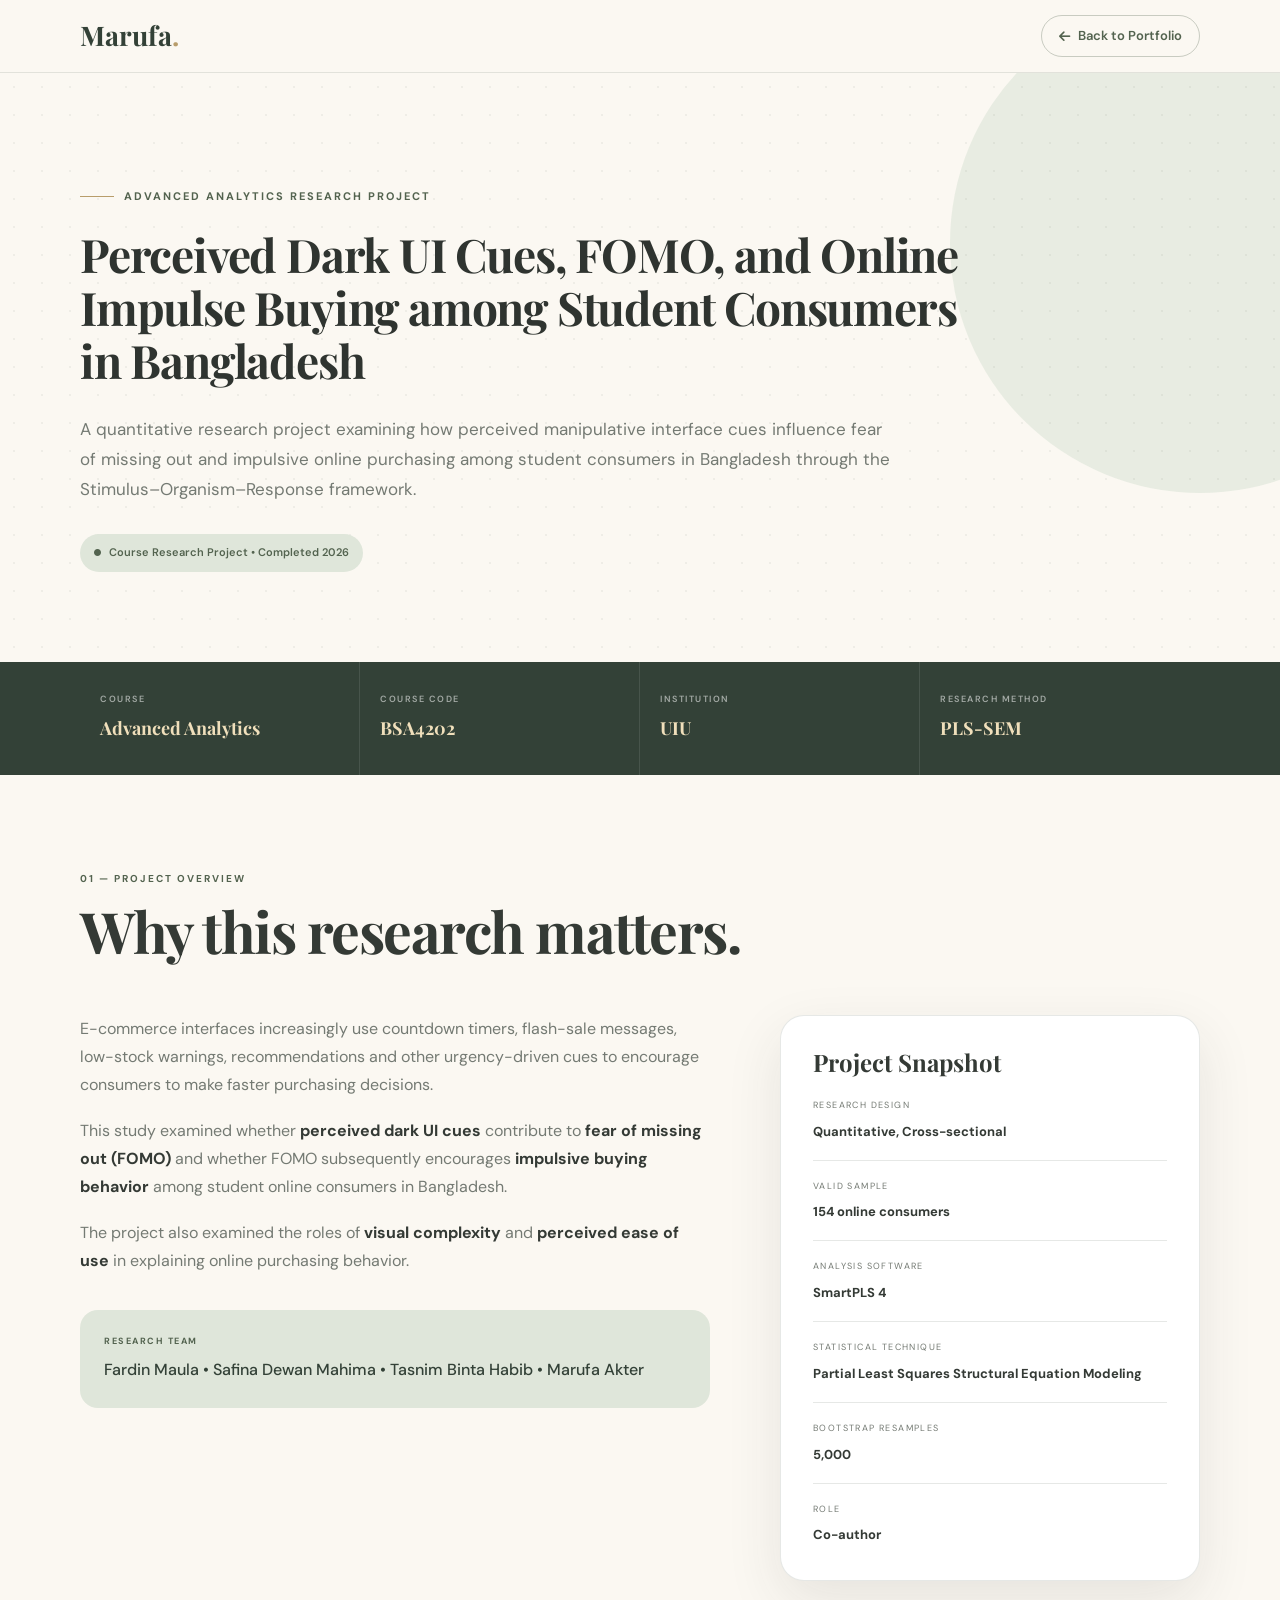
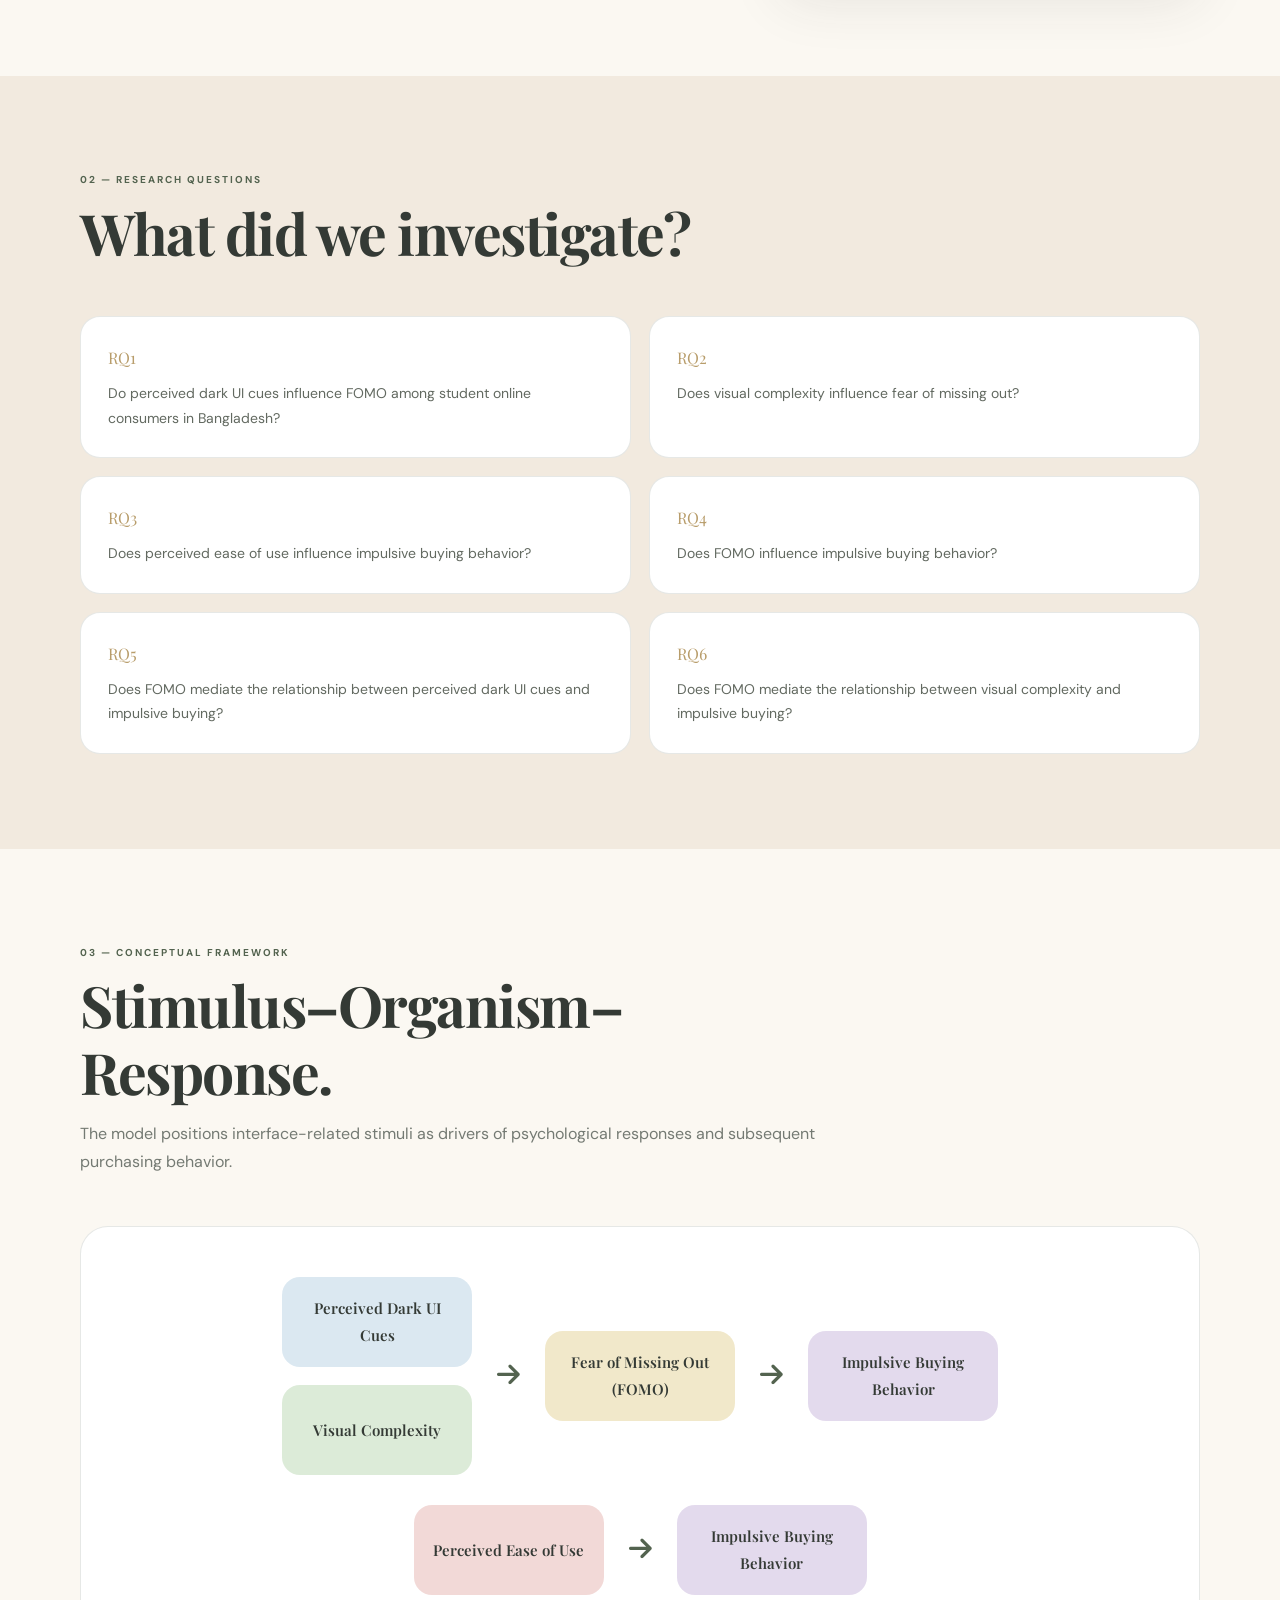
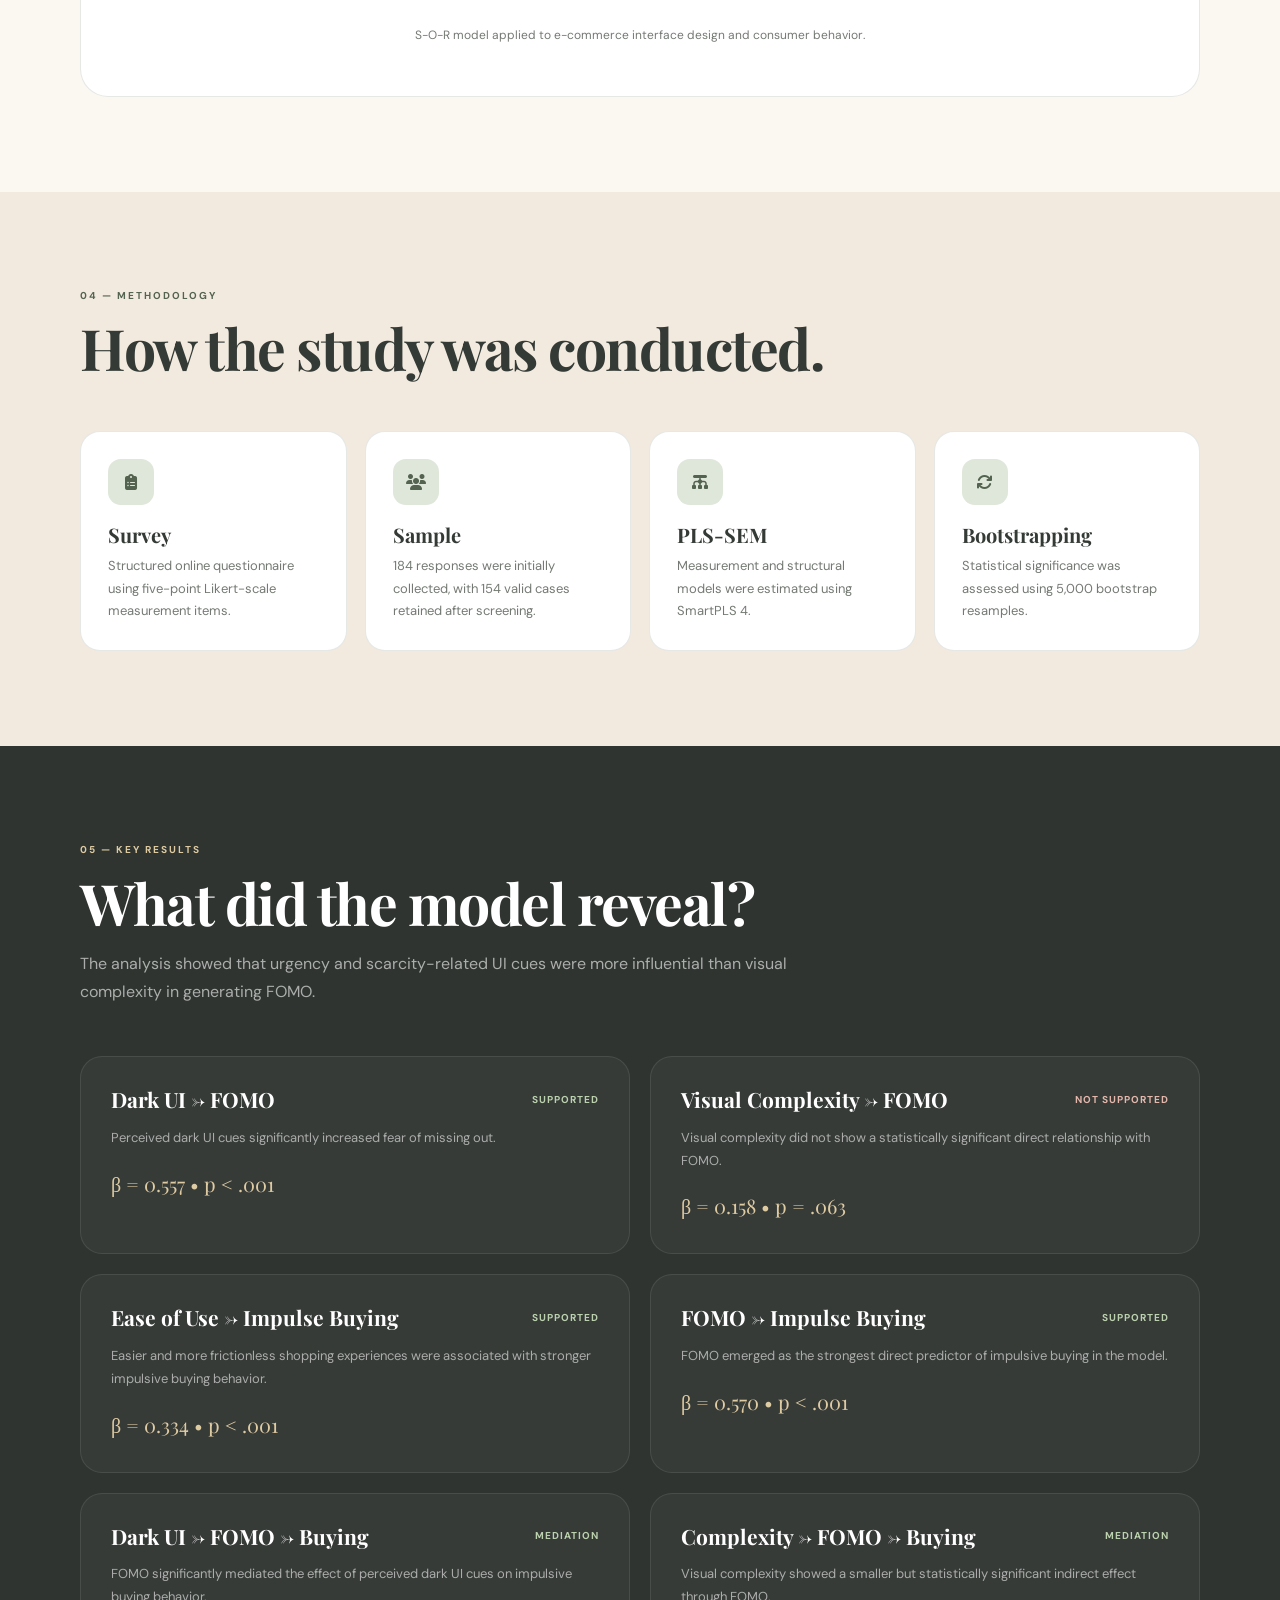
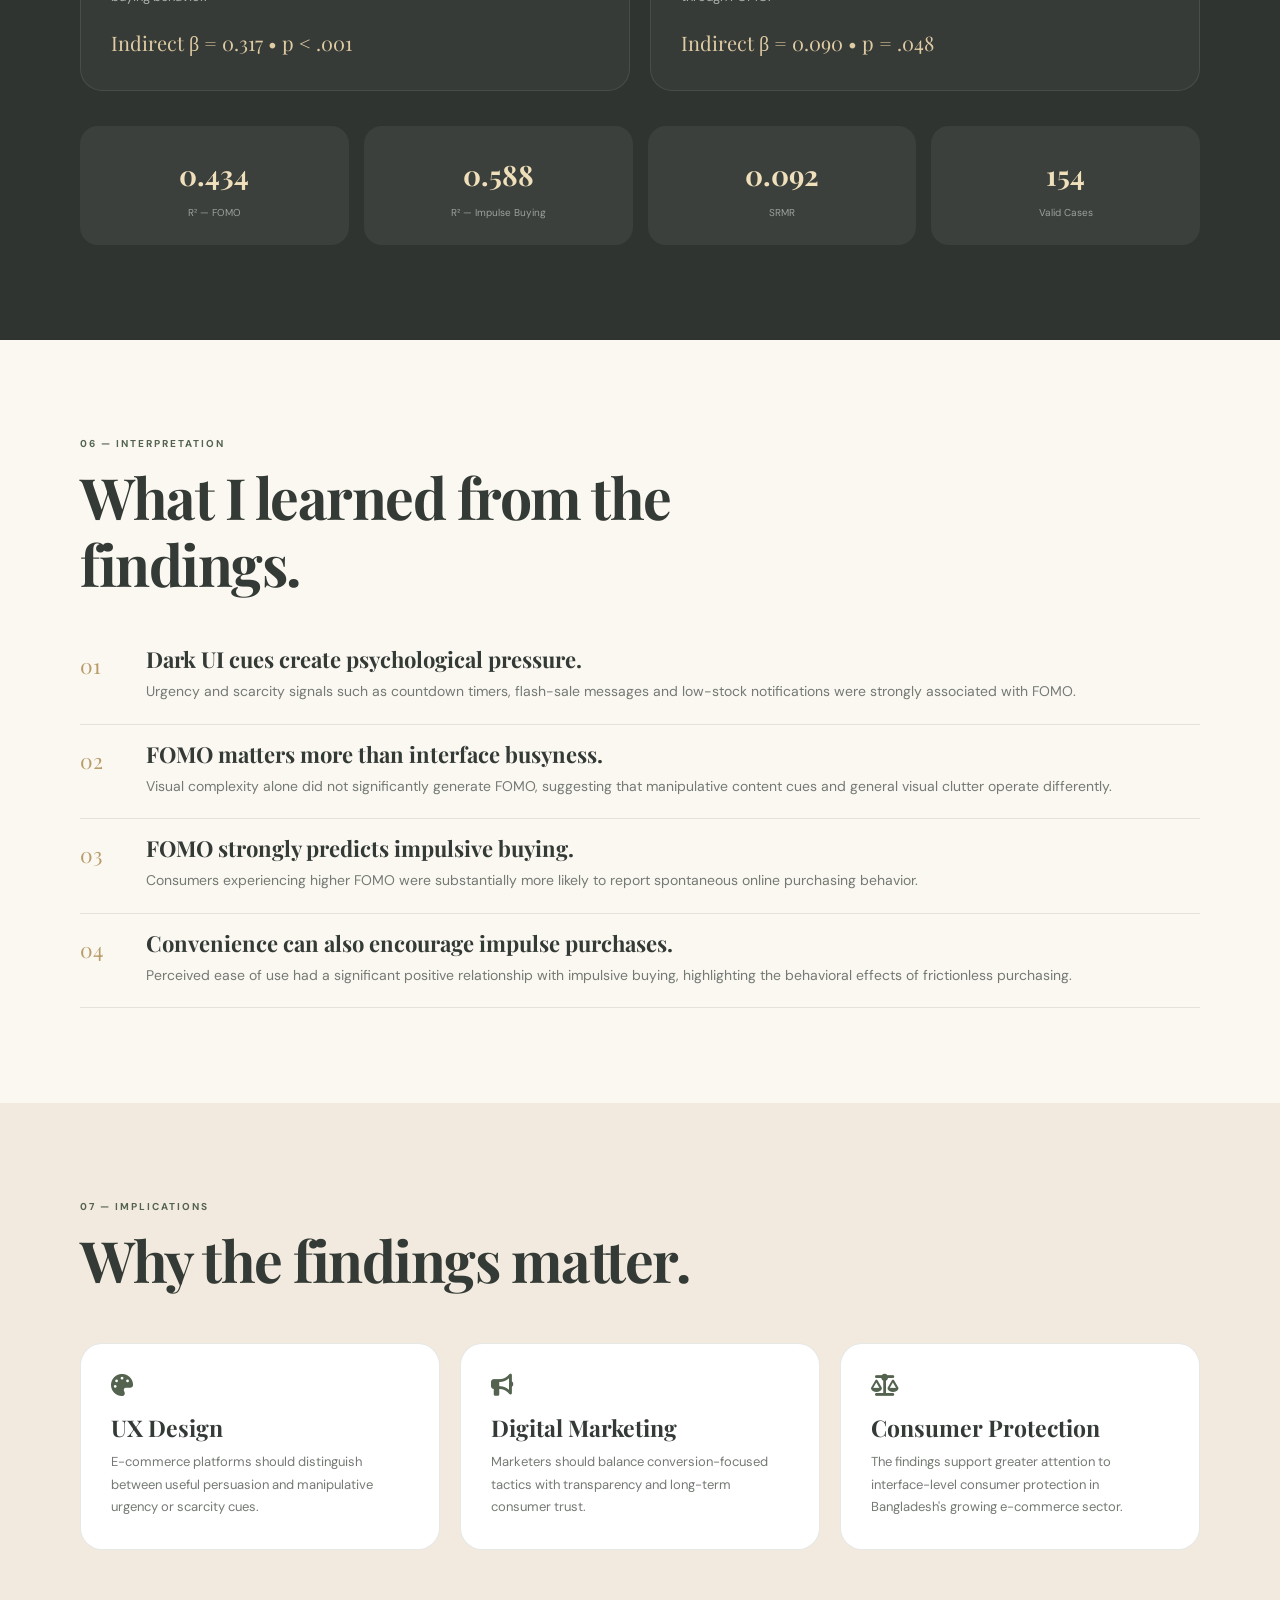
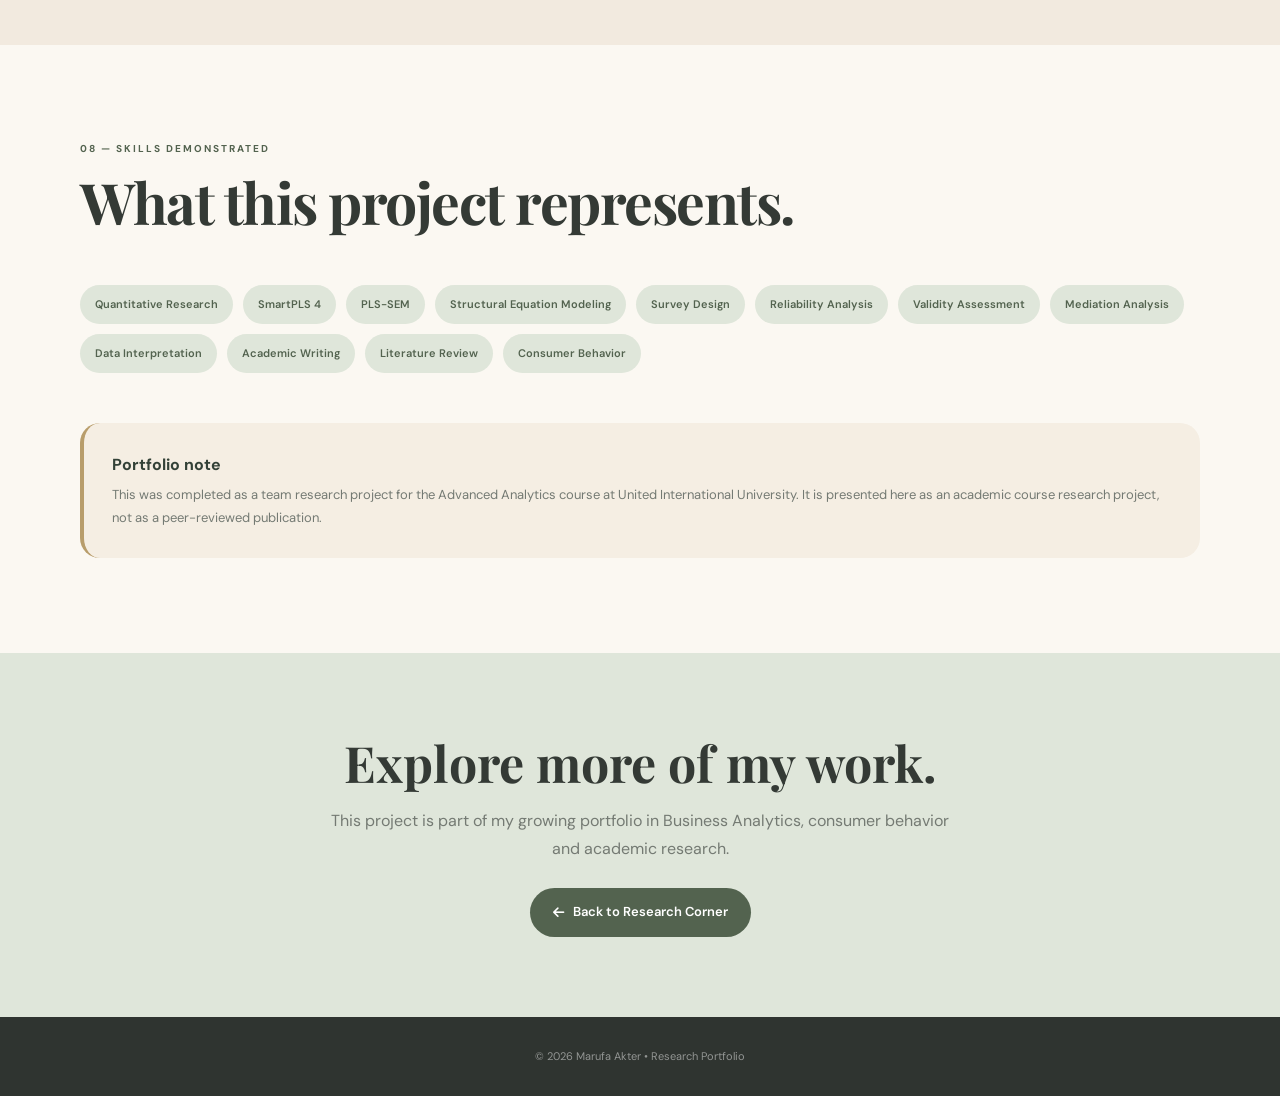
==== index.html @ 42ca1fff "Update index.html" ====
<!DOCTYPE html>
<html lang="en">

<head>

    <meta charset="UTF-8">

    <meta
        name="viewport"
        content="width=device-width, initial-scale=1.0"
    >

    <meta
        name="description"
        content="Research project on perceived dark UI cues, FOMO, and online impulse buying among student consumers in Bangladesh."
    >

    <title>
        Dark UI, FOMO & Impulse Buying | Marufa Akter
    </title>


    <!-- Google Fonts -->

    <link
        rel="preconnect"
        href="https://fonts.googleapis.com"
    >

    <link
        rel="preconnect"
        href="https://fonts.gstatic.com"
        crossorigin
    >

    <link
        href="https://fonts.googleapis.com/css2?family=DM+Sans:wght@300;400;500;600;700&family=Playfair+Display:ital,wght@0,500;0,600;0,700;1,600&display=swap"
        rel="stylesheet"
    >


    <!-- Font Awesome -->

    <link
        rel="stylesheet"
        href="https://cdnjs.cloudflare.com/ajax/libs/font-awesome/6.6.0/css/all.min.css"
    >


    <style>

        /* =========================================
           RESEARCH PROJECT PAGE
           MARUFA AKTER
        ========================================= */


        :root {

            --ivory: #fbf8f2;

            --cream: #f2eadf;

            --sage: #7f9078;

            --sage-light: #dfe6da;

            --sage-dark: #53634f;

            --forest: #334137;

            --charcoal: #2f3430;

            --gold: #b89d6b;

            --white: #ffffff;

            --text: #343a35;

            --muted: #747a73;

            --border:
                rgba(51, 65, 55, 0.12);

            --shadow:
                0 20px 55px
                rgba(45, 53, 46, 0.10);

        }


        * {

            margin: 0;

            padding: 0;

            box-sizing: border-box;

        }


        html {

            scroll-behavior: smooth;

        }


        body {

            font-family:
                "DM Sans",
                sans-serif;

            background: var(--ivory);

            color: var(--text);

            line-height: 1.75;

        }


        h1,
        h2,
        h3,
        h4 {

            font-family:
                "Playfair Display",
                serif;

            line-height: 1.18;

        }


        a {

            text-decoration: none;

            color: inherit;

        }


        .container {

            width:
                min(
                    1120px,
                    calc(100% - 42px)
                );

            margin: auto;

        }



        /* =========================================
           NAVIGATION
        ========================================= */


        .header {

            position: sticky;

            top: 0;

            z-index: 1000;

            background:
                rgba(
                    251,
                    248,
                    242,
                    0.94
                );

            backdrop-filter:
                blur(16px);

            border-bottom:
                1px solid var(--border);

        }


        .nav {

            min-height: 72px;

            display: flex;

            justify-content: space-between;

            align-items: center;

            gap: 20px;

        }


        .logo {

            font-family:
                "Playfair Display",
                serif;

            font-size: 27px;

            font-weight: 700;

            color: var(--forest);

        }


        .logo span {

            color: var(--gold);

        }


        .back-link {

            display: inline-flex;

            align-items: center;

            gap: 8px;

            padding:
                9px 17px;

            border-radius: 100px;

            border:
                1px solid
                rgba(
                    83,
                    99,
                    79,
                    0.30
                );

            color: var(--sage-dark);

            font-size: 13px;

            font-weight: 600;

            transition: 0.3s;

        }


        .back-link:hover {

            background:
                var(--sage-dark);

            color: white;

        }



        /* =========================================
           HERO
        ========================================= */


        .hero {

            position: relative;

            overflow: hidden;

            padding:
                105px 0
                90px;

        }


        .hero::before {

            content: "";

            position: absolute;

            width: 500px;

            height: 500px;

            border-radius: 50%;

            background:
                rgba(
                    223,
                    230,
                    218,
                    0.65
                );

            right: -170px;

            top: -80px;

        }


        .hero::after {

            content: "";

            position: absolute;

            inset: 0;

            background-image:
                radial-gradient(
                    rgba(
                        83,
                        99,
                        79,
                        0.07
                    )
                    1px,
                    transparent 1px
                );

            background-size:
                28px 28px;

            pointer-events: none;

        }


        .hero-content {

            position: relative;

            z-index: 2;

            max-width: 930px;

        }


        .research-label {

            display: inline-flex;

            align-items: center;

            gap: 10px;

            color:
                var(--sage-dark);

            font-size: 11px;

            font-weight: 700;

            text-transform: uppercase;

            letter-spacing: 2px;

            margin-bottom: 22px;

        }


        .research-label::before {

            content: "";

            width: 34px;

            height: 1px;

            background: var(--gold);

        }


       .hero h1 {

    font-size: clamp(34px, 3.6vw, 52px);

    line-height: 1.15;

    letter-spacing: -1.2px;

    color: var(--charcoal);

    max-width: 920px;

}


        .hero-intro {

            max-width: 820px;

            margin-top: 28px;

            color:
                var(--muted);

            font-size: 17px;

        }


        .status-badge {

            display:
                inline-flex;

            align-items: center;

            gap: 8px;

            margin-top: 30px;

            padding:
                9px 14px;

            border-radius: 100px;

            background:
                var(--sage-light);

            color:
                var(--sage-dark);

            font-size: 11px;

            font-weight: 600;

        }


        .status-badge i {

            font-size: 7px;

        }



        /* =========================================
           PROJECT META
        ========================================= */


        .meta-section {

            background:
                var(--forest);

            color: white;

        }


        .meta-grid {

            display: grid;

            grid-template-columns:
                repeat(
                    4,
                    1fr
                );

        }


        .meta-item {

            padding:
                30px 20px;

            border-right:
                1px solid
                rgba(
                    255,
                    255,
                    255,
                    0.10
                );

        }


        .meta-item:last-child {

            border-right: none;

        }


        .meta-item span {

            display: block;

            color:
                rgba(
                    255,
                    255,
                    255,
                    0.55
                );

            font-size: 9px;

            font-weight: 600;

            text-transform:
                uppercase;

            letter-spacing:
                1.5px;

            margin-bottom:
                6px;

        }


        .meta-item strong {

            font-family:
                "Playfair Display",
                serif;

            color:
                #f0dfbb;

            font-size: 18px;

        }



        /* =========================================
           SECTIONS
        ========================================= */


        .section {

            padding:
                95px 0;

        }


        .section-soft {

            background:
                var(--cream);

        }


        .section-dark {

            background:
                var(--charcoal);

            color: white;

        }


        .section-heading {

            max-width: 760px;

            margin-bottom:
                50px;

        }


        .section-number {

            display: block;

            color:
                var(--sage-dark);

            font-size: 10px;

            text-transform:
                uppercase;

            letter-spacing:
                2px;

            font-weight: 700;

            margin-bottom:
                10px;

        }


        .section-dark
        .section-number {

            color:
                #dfcba2;

        }


        .section-heading h2 {

            font-size:
                clamp(
                    38px,
                    5vw,
                    57px
                );

            letter-spacing:
                -1.5px;

        }


        .section-heading p {

            color:
                var(--muted);

            margin-top:
                14px;

        }


        .section-dark
        .section-heading p {

            color:
                rgba(
                    255,
                    255,
                    255,
                    0.60
                );

        }



        /* =========================================
           OVERVIEW
        ========================================= */


        .overview-grid {

            display: grid;

            grid-template-columns:
                1.2fr 0.8fr;

            gap: 70px;

            align-items: start;

        }


        .overview-main p {

            color:
                var(--muted);

            margin-bottom:
                18px;

        }


        .overview-main strong {

            color:
                var(--text);

        }


        .project-card {

            background: white;

            padding: 32px;

            border-radius: 24px;

            border:
                1px solid
                var(--border);

            box-shadow:
                var(--shadow);

        }


        .project-card h3 {

            font-size: 24px;

            margin-bottom:
                22px;

        }


        .project-info {

            display: grid;

            gap: 18px;

        }


        .project-info-item {

            padding-bottom:
                15px;

            border-bottom:
                1px solid
                var(--border);

        }


        .project-info-item:last-child {

            border-bottom: none;

            padding-bottom: 0;

        }


        .project-info-item span {

            display: block;

            color:
                var(--muted);

            font-size: 9px;

            text-transform:
                uppercase;

            letter-spacing:
                1.4px;

            margin-bottom:
                3px;

        }


        .project-info-item strong {

            font-size: 13px;

        }



        /* =========================================
           AUTHORS
        ========================================= */


        .authors {

            margin-top: 35px;

            padding: 24px;

            border-radius: 18px;

            background:
                var(--sage-light);

        }


        .authors span {

            display: block;

            color:
                var(--sage-dark);

            text-transform:
                uppercase;

            letter-spacing:
                1.5px;

            font-size: 9px;

            font-weight: 700;

            margin-bottom:
                7px;

        }


        .authors p {

            margin: 0;

            color:
                var(--forest);

            font-weight: 500;

        }



        /* =========================================
           RESEARCH QUESTIONS
        ========================================= */


        .question-grid {

            display: grid;

            grid-template-columns:
                repeat(
                    2,
                    1fr
                );

            gap: 18px;

        }


        .question-card {

            background:
                white;

            border-radius:
                20px;

            padding:
                27px;

            border:
                1px solid
                var(--border);

        }


        .question-card span {

            color:
                var(--gold);

            font-family:
                "Playfair Display",
                serif;

            font-size: 16px;

        }


        .question-card p {

            margin-top:
                8px;

            color:
                #626960;

            font-size: 14px;

        }



        /* =========================================
           FRAMEWORK
        ========================================= */


        .framework {

            background:
                white;

            border-radius:
                28px;

            padding:
                50px 35px;

            border:
                1px solid
                var(--border);

            overflow-x:
                auto;

        }


        .framework-row {

            min-width:
                820px;

            display: flex;

            align-items:
                center;

            justify-content:
                center;

            gap: 25px;

        }


        .framework-column {

            display: grid;

            gap: 18px;

        }


        .framework-box {

            width: 190px;

            min-height: 90px;

            border-radius:
                18px;

            padding:
                18px;

            display: flex;

            align-items:
                center;

            justify-content:
                center;

            text-align:
                center;

            font-family:
                "Playfair Display",
                serif;

            font-size: 15px;

            font-weight: 600;

        }


        .box-blue {

            background:
                #dbe8f1;

        }


        .box-green {

            background:
                #dcebd8;

        }


        .box-yellow {

            background:
                #f1e8ca;

        }


        .box-pink {

            background:
                #f2d9d7;

        }


        .box-purple {

            background:
                #e3daed;

        }


        .framework-arrow {

            color:
                var(--sage-dark);

            font-size: 26px;

        }


        .framework-caption {

            text-align: center;

            margin-top:
                30px;

            color:
                var(--muted);

            font-size: 12px;

        }



        /* =========================================
           METHOD
        ========================================= */


        .method-grid {

            display: grid;

            grid-template-columns:
                repeat(
                    4,
                    1fr
                );

            gap: 18px;

        }


        .method-card {

            padding:
                27px;

            border-radius:
                20px;

            background:
                white;

            border:
                1px solid
                var(--border);

        }


        .method-card i {

            width: 46px;

            height: 46px;

            display: flex;

            align-items:
                center;

            justify-content:
                center;

            border-radius:
                13px;

            background:
                var(--sage-light);

            color:
                var(--sage-dark);

            margin-bottom:
                18px;

        }


        .method-card h3 {

            font-size: 20px;

            margin-bottom:
                8px;

        }


        .method-card p {

            color:
                var(--muted);

            font-size: 13px;

        }



        /* =========================================
           KEY RESULTS
        ========================================= */


        .results-grid {

            display: grid;

            grid-template-columns:
                repeat(
                    2,
                    1fr
                );

            gap: 20px;

        }


        .result-card {

            padding:
                30px;

            border-radius:
                22px;

            border:
                1px solid
                rgba(
                    255,
                    255,
                    255,
                    0.09
                );

            background:
                rgba(
                    255,
                    255,
                    255,
                    0.04
                );

        }


        .result-card
        .result-top {

            display: flex;

            justify-content:
                space-between;

            align-items:
                center;

            gap: 20px;

            margin-bottom:
                15px;

        }


        .result-card h3 {

            font-size: 21px;

        }


        .supported {

            color:
                #bcd2ae;

            font-size: 10px;

            font-weight: 700;

            text-transform:
                uppercase;

            letter-spacing:
                1px;

        }


        .not-supported {

            color:
                #e4b8ac;

            font-size: 10px;

            font-weight: 700;

            text-transform:
                uppercase;

            letter-spacing:
                1px;

        }


        .result-card p {

            color:
                rgba(
                    255,
                    255,
                    255,
                    0.58
                );

            font-size: 13px;

        }


        .coefficient {

            margin-top:
                16px;

            color:
                #dfcba2;

            font-family:
                "Playfair Display",
                serif;

            font-size: 20px;

        }



        /* =========================================
           METRICS
        ========================================= */


        .metric-grid {

            margin-top:
                35px;

            display: grid;

            grid-template-columns:
                repeat(
                    4,
                    1fr
                );

            gap: 15px;

        }


        .metric {

            text-align:
                center;

            padding:
                24px 15px;

            border-radius:
                18px;

            background:
                rgba(
                    255,
                    255,
                    255,
                    0.06
                );

        }


        .metric strong {

            display: block;

            color:
                #f0dfbb;

            font-family:
                "Playfair Display",
                serif;

            font-size: 28px;

        }


        .metric span {

            display: block;

            margin-top:
                5px;

            color:
                rgba(
                    255,
                    255,
                    255,
                    0.50
                );

            font-size: 10px;

        }



        /* =========================================
           FINDINGS
        ========================================= */


        .finding-list {

            display: grid;

            gap: 17px;

        }


        .finding {

            display: grid;

            grid-template-columns:
                48px 1fr;

            gap: 18px;

            align-items: start;

            padding-bottom:
                20px;

            border-bottom:
                1px solid
                var(--border);

        }


        .finding-number {

            color:
                var(--gold);

            font-family:
                "Playfair Display",
                serif;

            font-size: 21px;

        }


        .finding h3 {

            font-size: 22px;

            margin-bottom:
                6px;

        }


        .finding p {

            color:
                var(--muted);

            font-size: 14px;

        }



        /* =========================================
           IMPLICATIONS
        ========================================= */


        .implication-grid {

            display: grid;

            grid-template-columns:
                repeat(
                    3,
                    1fr
                );

            gap: 20px;

        }


        .implication-card {

            background:
                white;

            padding:
                30px;

            border-radius:
                22px;

            border:
                1px solid
                var(--border);

        }


        .implication-card i {

            color:
                var(--sage-dark);

            font-size: 22px;

            margin-bottom:
                18px;

        }


        .implication-card h3 {

            font-size: 23px;

            margin-bottom:
                10px;

        }


        .implication-card p {

            color:
                var(--muted);

            font-size: 13px;

        }



        /* =========================================
           SKILLS
        ========================================= */


        .skills {

            display: flex;

            flex-wrap: wrap;

            gap: 10px;

        }


        .skill {

            padding:
                10px 15px;

            border-radius:
                100px;

            background:
                var(--sage-light);

            color:
                var(--sage-dark);

            font-size: 11px;

            font-weight: 600;

        }



        /* =========================================
           PROJECT NOTE
        ========================================= */


        .project-note {

            margin-top:
                50px;

            padding:
                28px;

            border-radius:
                20px;

            background:
                #f5eee3;

            border-left:
                4px solid
                var(--gold);

        }


        .project-note strong {

            display: block;

            margin-bottom:
                5px;

            color:
                var(--forest);

        }


        .project-note p {

            color:
                var(--muted);

            font-size: 13px;

        }



        /* =========================================
           CTA
        ========================================= */


        .cta {

            text-align: center;

            background:
                var(--sage-light);

            padding:
                80px 20px;

        }


        .cta h2 {

            font-size:
                clamp(
                    35px,
                    5vw,
                    50px
                );

        }


        .cta p {

            color:
                var(--muted);

            margin:
                15px auto
                25px;

            max-width:
                640px;

        }


        .cta-button {

            display:
                inline-flex;

            align-items:
                center;

            gap: 9px;

            padding:
                13px 23px;

            border-radius:
                100px;

            background:
                var(--sage-dark);

            color: white;

            font-weight: 600;

            font-size: 13px;

        }



        /* =========================================
           FOOTER
        ========================================= */


        footer {

            background:
                var(--charcoal);

            color: white;

            text-align:
                center;

            padding:
                30px 20px;

        }


        footer p {

            color:
                rgba(
                    255,
                    255,
                    255,
                    0.48
                );

            font-size: 11px;

        }



        /* =========================================
           RESPONSIVE
        ========================================= */


        @media
        (max-width: 900px) {

            .meta-grid {

                grid-template-columns:
                    repeat(
                        2,
                        1fr
                    );

            }


            .overview-grid {

                grid-template-columns:
                    1fr;

            }


            .method-grid {

                grid-template-columns:
                    repeat(
                        2,
                        1fr
                    );

            }


            .implication-grid {

                grid-template-columns:
                    1fr;

            }


            .metric-grid {

                grid-template-columns:
                    repeat(
                        2,
                        1fr
                    );

            }

        }


        @media
        (max-width: 650px) {

            .hero {

                padding:
                    70px 0;

            }


            .hero h1 {

                letter-spacing:
                    -1.6px;

            }


            .meta-grid,
            .question-grid,
            .results-grid,
            .method-grid {

                grid-template-columns:
                    1fr;

            }


            .meta-item {

                border-right:
                    none;

                border-bottom:
                    1px solid
                    rgba(
                        255,
                        255,
                        255,
                        0.08
                    );

            }


            .metric-grid {

                grid-template-columns:
                    1fr 1fr;

            }


            .finding {

                grid-template-columns:
                    35px 1fr;

            }

        }

    </style>

</head>


<body>


    <!-- =========================================
         NAVIGATION
    ========================================== -->


    <header class="header">

        <div class="container nav">


            <a
                href="../../index.html"
                class="logo"
            >

                Marufa<span>.</span>

            </a>


            <a
                href="../../index.html#research"
                class="back-link"
            >

                <i
                    class="fa-solid
                    fa-arrow-left"
                ></i>

                Back to Portfolio

            </a>

        </div>

    </header>



    <main>


        <!-- =========================================
             HERO
        ========================================== -->


        <section class="hero">

            <div class="container">

                <div class="hero-content">


                    <span class="research-label">

                        Advanced Analytics
                        Research Project

                    </span>


                    <h1>

                        Perceived Dark UI Cues,
                        FOMO, and Online Impulse
                        Buying among Student
                        Consumers in Bangladesh

                    </h1>


                    <p class="hero-intro">

                        A quantitative research project examining
                        how perceived manipulative interface cues
                        influence fear of missing out and impulsive
                        online purchasing among student consumers
                        in Bangladesh through the
                        Stimulus–Organism–Response framework.

                    </p>


                    <div class="status-badge">

                        <i class="fa-solid fa-circle"></i>

                        Course Research Project
                        • Completed 2026

                    </div>

                </div>

            </div>

        </section>



        <!-- =========================================
             PROJECT META
        ========================================== -->


        <section class="meta-section">

            <div class="container meta-grid">


                <div class="meta-item">

                    <span>
                        Course
                    </span>

                    <strong>
                        Advanced Analytics
                    </strong>

                </div>


                <div class="meta-item">

                    <span>
                        Course Code
                    </span>

                    <strong>
                        BSA4202
                    </strong>

                </div>


                <div class="meta-item">

                    <span>
                        Institution
                    </span>

                    <strong>
                        UIU
                    </strong>

                </div>


                <div class="meta-item">

                    <span>
                        Research Method
                    </span>

                    <strong>
                        PLS-SEM
                    </strong>

                </div>

            </div>

        </section>



        <!-- =========================================
             OVERVIEW
        ========================================== -->


        <section class="section">

            <div class="container">


                <div class="section-heading">

                    <span class="section-number">

                        01 — Project Overview

                    </span>


                    <h2>
                        Why this research matters.
                    </h2>

                </div>



                <div class="overview-grid">


                    <div class="overview-main">


                        <p>

                            E-commerce interfaces increasingly use
                            countdown timers, flash-sale messages,
                            low-stock warnings, recommendations and
                            other urgency-driven cues to encourage
                            consumers to make faster purchasing
                            decisions.

                        </p>


                        <p>

                            This study examined whether
                            <strong>perceived dark UI cues</strong>
                            contribute to
                            <strong>fear of missing out (FOMO)</strong>
                            and whether FOMO subsequently encourages
                            <strong>impulsive buying behavior</strong>
                            among student online consumers in
                            Bangladesh.

                        </p>


                        <p>

                            The project also examined the roles of
                            <strong>visual complexity</strong> and
                            <strong>perceived ease of use</strong>
                            in explaining online purchasing behavior.

                        </p>


                        <div class="authors">

                            <span>
                                Research Team
                            </span>

                            <p>

                                Fardin Maula •
                                Safina Dewan Mahima •
                                Tasnim Binta Habib •
                                Marufa Akter

                            </p>

                        </div>

                    </div>



                    <div class="project-card">


                        <h3>
                            Project Snapshot
                        </h3>


                        <div class="project-info">


                            <div class="project-info-item">

                                <span>
                                    Research Design
                                </span>

                                <strong>
                                    Quantitative,
                                    Cross-sectional
                                </strong>

                            </div>


                            <div class="project-info-item">

                                <span>
                                    Valid Sample
                                </span>

                                <strong>
                                    154 online consumers
                                </strong>

                            </div>


                            <div class="project-info-item">

                                <span>
                                    Analysis Software
                                </span>

                                <strong>
                                    SmartPLS 4
                                </strong>

                            </div>


                            <div class="project-info-item">

                                <span>
                                    Statistical Technique
                                </span>

                                <strong>
                                    Partial Least Squares
                                    Structural Equation Modeling
                                </strong>

                            </div>


                            <div class="project-info-item">

                                <span>
                                    Bootstrap Resamples
                                </span>

                                <strong>
                                    5,000
                                </strong>

                            </div>


                            <div class="project-info-item">

                                <span>
                                    Role
                                </span>

                                <strong>
                                    Co-author
                                </strong>

                            </div>

                        </div>

                    </div>

                </div>

            </div>

        </section>



        <!-- =========================================
             RESEARCH QUESTIONS
        ========================================== -->


        <section class="section section-soft">

            <div class="container">


                <div class="section-heading">

                    <span class="section-number">

                        02 — Research Questions

                    </span>


                    <h2>
                        What did we investigate?
                    </h2>

                </div>



                <div class="question-grid">


                    <div class="question-card">

                        <span>RQ1</span>

                        <p>

                            Do perceived dark UI cues
                            influence FOMO among student
                            online consumers in Bangladesh?

                        </p>

                    </div>


                    <div class="question-card">

                        <span>RQ2</span>

                        <p>

                            Does visual complexity
                            influence fear of missing out?

                        </p>

                    </div>


                    <div class="question-card">

                        <span>RQ3</span>

                        <p>

                            Does perceived ease of use
                            influence impulsive buying
                            behavior?

                        </p>

                    </div>


                    <div class="question-card">

                        <span>RQ4</span>

                        <p>

                            Does FOMO influence
                            impulsive buying behavior?

                        </p>

                    </div>


                    <div class="question-card">

                        <span>RQ5</span>

                        <p>

                            Does FOMO mediate the
                            relationship between perceived
                            dark UI cues and impulsive buying?

                        </p>

                    </div>


                    <div class="question-card">

                        <span>RQ6</span>

                        <p>

                            Does FOMO mediate the
                            relationship between visual
                            complexity and impulsive buying?

                        </p>

                    </div>

                </div>

            </div>

        </section>



        <!-- =========================================
             FRAMEWORK
        ========================================== -->


        <section class="section">

            <div class="container">


                <div class="section-heading">

                    <span class="section-number">

                        03 — Conceptual Framework

                    </span>


                    <h2>
                        Stimulus–Organism–Response.
                    </h2>


                    <p>

                        The model positions interface-related
                        stimuli as drivers of psychological
                        responses and subsequent purchasing behavior.

                    </p>

                </div>



                <div class="framework">


                    <div class="framework-row">


                        <div class="framework-column">

                            <div
                                class="framework-box
                                box-blue"
                            >

                                Perceived
                                Dark UI Cues

                            </div>


                            <div
                                class="framework-box
                                box-green"
                            >

                                Visual
                                Complexity

                            </div>

                        </div>



                        <div class="framework-arrow">

                            <i
                                class="fa-solid
                                fa-arrow-right"
                            ></i>

                        </div>



                        <div
                            class="framework-box
                            box-yellow"
                        >

                            Fear of
                            Missing Out
                            (FOMO)

                        </div>



                        <div class="framework-arrow">

                            <i
                                class="fa-solid
                                fa-arrow-right"
                            ></i>

                        </div>



                        <div
                            class="framework-box
                            box-purple"
                        >

                            Impulsive
                            Buying
                            Behavior

                        </div>


                    </div>



                    <div
                        class="framework-row"
                        style="margin-top: 30px;"
                    >


                        <div
                            class="framework-box
                            box-pink"
                        >

                            Perceived
                            Ease of Use

                        </div>


                        <div class="framework-arrow">

                            <i
                                class="fa-solid
                                fa-arrow-right"
                            ></i>

                        </div>


                        <div
                            class="framework-box
                            box-purple"
                        >

                            Impulsive
                            Buying
                            Behavior

                        </div>

                    </div>


                    <p class="framework-caption">

                        S-O-R model applied to
                        e-commerce interface design and
                        consumer behavior.

                    </p>

                </div>

            </div>

        </section>



        <!-- =========================================
             METHODOLOGY
        ========================================== -->


        <section class="section section-soft">

            <div class="container">


                <div class="section-heading">

                    <span class="section-number">

                        04 — Methodology

                    </span>


                    <h2>
                        How the study was conducted.
                    </h2>

                </div>



                <div class="method-grid">


                    <div class="method-card">


                        <i
                            class="fa-solid
                            fa-clipboard-list"
                        ></i>


                        <h3>
                            Survey
                        </h3>


                        <p>

                            Structured online questionnaire
                            using five-point Likert-scale
                            measurement items.

                        </p>

                    </div>



                    <div class="method-card">


                        <i
                            class="fa-solid
                            fa-users"
                        ></i>


                        <h3>
                            Sample
                        </h3>


                        <p>

                            184 responses were initially
                            collected, with 154 valid cases
                            retained after screening.

                        </p>

                    </div>



                    <div class="method-card">


                        <i
                            class="fa-solid
                            fa-chart-diagram"
                        ></i>


                        <h3>
                            PLS-SEM
                        </h3>


                        <p>

                            Measurement and structural
                            models were estimated using
                            SmartPLS 4.

                        </p>

                    </div>



                    <div class="method-card">


                        <i
                            class="fa-solid
                            fa-arrows-rotate"
                        ></i>


                        <h3>
                            Bootstrapping
                        </h3>


                        <p>

                            Statistical significance was
                            assessed using 5,000 bootstrap
                            resamples.

                        </p>

                    </div>

                </div>

            </div>

        </section>



        <!-- =========================================
             RESULTS
        ========================================== -->


        <section class="section section-dark">

            <div class="container">


                <div class="section-heading">

                    <span class="section-number">

                        05 — Key Results

                    </span>


                    <h2>
                        What did the model reveal?
                    </h2>


                    <p>

                        The analysis showed that urgency
                        and scarcity-related UI cues were
                        more influential than visual
                        complexity in generating FOMO.

                    </p>

                </div>



                <div class="results-grid">


                    <div class="result-card">


                        <div class="result-top">

                            <h3>
                                Dark UI → FOMO
                            </h3>

                            <span class="supported">
                                Supported
                            </span>

                        </div>


                        <p>

                            Perceived dark UI cues
                            significantly increased fear of
                            missing out.

                        </p>


                        <div class="coefficient">

                            β = 0.557
                            • p &lt; .001

                        </div>

                    </div>



                    <div class="result-card">


                        <div class="result-top">

                            <h3>
                                Visual Complexity → FOMO
                            </h3>

                            <span class="not-supported">
                                Not Supported
                            </span>

                        </div>


                        <p>

                            Visual complexity did not show
                            a statistically significant
                            direct relationship with FOMO.

                        </p>


                        <div class="coefficient">

                            β = 0.158
                            • p = .063

                        </div>

                    </div>



                    <div class="result-card">


                        <div class="result-top">

                            <h3>
                                Ease of Use → Impulse Buying
                            </h3>

                            <span class="supported">
                                Supported
                            </span>

                        </div>


                        <p>

                            Easier and more frictionless
                            shopping experiences were
                            associated with stronger
                            impulsive buying behavior.

                        </p>


                        <div class="coefficient">

                            β = 0.334
                            • p &lt; .001

                        </div>

                    </div>



                    <div class="result-card">


                        <div class="result-top">

                            <h3>
                                FOMO → Impulse Buying
                            </h3>

                            <span class="supported">
                                Supported
                            </span>

                        </div>


                        <p>

                            FOMO emerged as the strongest
                            direct predictor of impulsive
                            buying in the model.

                        </p>


                        <div class="coefficient">

                            β = 0.570
                            • p &lt; .001

                        </div>

                    </div>



                    <div class="result-card">


                        <div class="result-top">

                            <h3>
                                Dark UI → FOMO → Buying
                            </h3>

                            <span class="supported">
                                Mediation
                            </span>

                        </div>


                        <p>

                            FOMO significantly mediated the
                            effect of perceived dark UI cues
                            on impulsive buying behavior.

                        </p>


                        <div class="coefficient">

                            Indirect β = 0.317
                            • p &lt; .001

                        </div>

                    </div>



                    <div class="result-card">


                        <div class="result-top">

                            <h3>
                                Complexity → FOMO → Buying
                            </h3>

                            <span class="supported">
                                Mediation
                            </span>

                        </div>


                        <p>

                            Visual complexity showed a
                            smaller but statistically
                            significant indirect effect
                            through FOMO.

                        </p>


                        <div class="coefficient">

                            Indirect β = 0.090
                            • p = .048

                        </div>

                    </div>

                </div>



                <div class="metric-grid">


                    <div class="metric">

                        <strong>
                            0.434
                        </strong>

                        <span>
                            R² — FOMO
                        </span>

                    </div>


                    <div class="metric">

                        <strong>
                            0.588
                        </strong>

                        <span>
                            R² — Impulse Buying
                        </span>

                    </div>


                    <div class="metric">

                        <strong>
                            0.092
                        </strong>

                        <span>
                            SRMR
                        </span>

                    </div>


                    <div class="metric">

                        <strong>
                            154
                        </strong>

                        <span>
                            Valid Cases
                        </span>

                    </div>

                </div>

            </div>

        </section>



        <!-- =========================================
             INTERPRETATION
        ========================================== -->


        <section class="section">

            <div class="container">


                <div class="section-heading">

                    <span class="section-number">

                        06 — Interpretation

                    </span>


                    <h2>
                        What I learned from the findings.
                    </h2>

                </div>



                <div class="finding-list">


                    <div class="finding">


                        <div class="finding-number">
                            01
                        </div>


                        <div>

                            <h3>
                                Dark UI cues create
                                psychological pressure.
                            </h3>


                            <p>

                                Urgency and scarcity signals
                                such as countdown timers,
                                flash-sale messages and
                                low-stock notifications were
                                strongly associated with FOMO.

                            </p>

                        </div>

                    </div>



                    <div class="finding">


                        <div class="finding-number">
                            02
                        </div>


                        <div>

                            <h3>
                                FOMO matters more than
                                interface busyness.
                            </h3>


                            <p>

                                Visual complexity alone did
                                not significantly generate
                                FOMO, suggesting that
                                manipulative content cues and
                                general visual clutter operate
                                differently.

                            </p>

                        </div>

                    </div>



                    <div class="finding">


                        <div class="finding-number">
                            03
                        </div>


                        <div>

                            <h3>
                                FOMO strongly predicts
                                impulsive buying.
                            </h3>


                            <p>

                                Consumers experiencing higher
                                FOMO were substantially more
                                likely to report spontaneous
                                online purchasing behavior.

                            </p>

                        </div>

                    </div>



                    <div class="finding">


                        <div class="finding-number">
                            04
                        </div>


                        <div>

                            <h3>
                                Convenience can also
                                encourage impulse purchases.
                            </h3>


                            <p>

                                Perceived ease of use had a
                                significant positive
                                relationship with impulsive
                                buying, highlighting the
                                behavioral effects of
                                frictionless purchasing.

                            </p>

                        </div>

                    </div>

                </div>

            </div>

        </section>



        <!-- =========================================
             IMPLICATIONS
        ========================================== -->


        <section class="section section-soft">

            <div class="container">


                <div class="section-heading">

                    <span class="section-number">

                        07 — Implications

                    </span>


                    <h2>
                        Why the findings matter.
                    </h2>

                </div>



                <div class="implication-grid">


                    <div class="implication-card">


                        <i
                            class="fa-solid
                            fa-palette"
                        ></i>


                        <h3>
                            UX Design
                        </h3>


                        <p>

                            E-commerce platforms should
                            distinguish between useful
                            persuasion and manipulative
                            urgency or scarcity cues.

                        </p>

                    </div>



                    <div class="implication-card">


                        <i
                            class="fa-solid
                            fa-bullhorn"
                        ></i>


                        <h3>
                            Digital Marketing
                        </h3>


                        <p>

                            Marketers should balance
                            conversion-focused tactics
                            with transparency and
                            long-term consumer trust.

                        </p>

                    </div>



                    <div class="implication-card">


                        <i
                            class="fa-solid
                            fa-scale-balanced"
                        ></i>


                        <h3>
                            Consumer Protection
                        </h3>


                        <p>

                            The findings support greater
                            attention to interface-level
                            consumer protection in
                            Bangladesh's growing
                            e-commerce sector.

                        </p>

                    </div>

                </div>

            </div>

        </section>



        <!-- =========================================
             SKILLS
        ========================================== -->


        <section class="section">

            <div class="container">


                <div class="section-heading">

                    <span class="section-number">

                        08 — Skills Demonstrated

                    </span>


                    <h2>
                        What this project represents.
                    </h2>

                </div>



                <div class="skills">

                    <span class="skill">
                        Quantitative Research
                    </span>

                    <span class="skill">
                        SmartPLS 4
                    </span>

                    <span class="skill">
                        PLS-SEM
                    </span>

                    <span class="skill">
                        Structural Equation Modeling
                    </span>

                    <span class="skill">
                        Survey Design
                    </span>

                    <span class="skill">
                        Reliability Analysis
                    </span>

                    <span class="skill">
                        Validity Assessment
                    </span>

                    <span class="skill">
                        Mediation Analysis
                    </span>

                    <span class="skill">
                        Data Interpretation
                    </span>

                    <span class="skill">
                        Academic Writing
                    </span>

                    <span class="skill">
                        Literature Review
                    </span>

                    <span class="skill">
                        Consumer Behavior
                    </span>

                </div>



                <div class="project-note">

                    <strong>
                        Portfolio note
                    </strong>

                    <p>

                        This was completed as a team
                        research project for the
                        Advanced Analytics course at
                        United International University.
                        It is presented here as an
                        academic course research project,
                        not as a peer-reviewed publication.

                    </p>

                </div>

            </div>

        </section>



        <!-- =========================================
             CTA
        ========================================== -->


        <section class="cta">


            <h2>
                Explore more of my work.
            </h2>


            <p>

                This project is part of my growing
                portfolio in Business Analytics,
                consumer behavior and academic research.

            </p>


            <a
                href="../../index.html#research"
                class="cta-button"
            >

                <i
                    class="fa-solid
                    fa-arrow-left"
                ></i>

                Back to Research Corner

            </a>

        </section>

    </main>



    <!-- =========================================
         FOOTER
    ========================================== -->


    <footer>

        <p>

            © 2026 Marufa Akter
            • Research Portfolio

        </p>

    </footer>


</body>

</html>
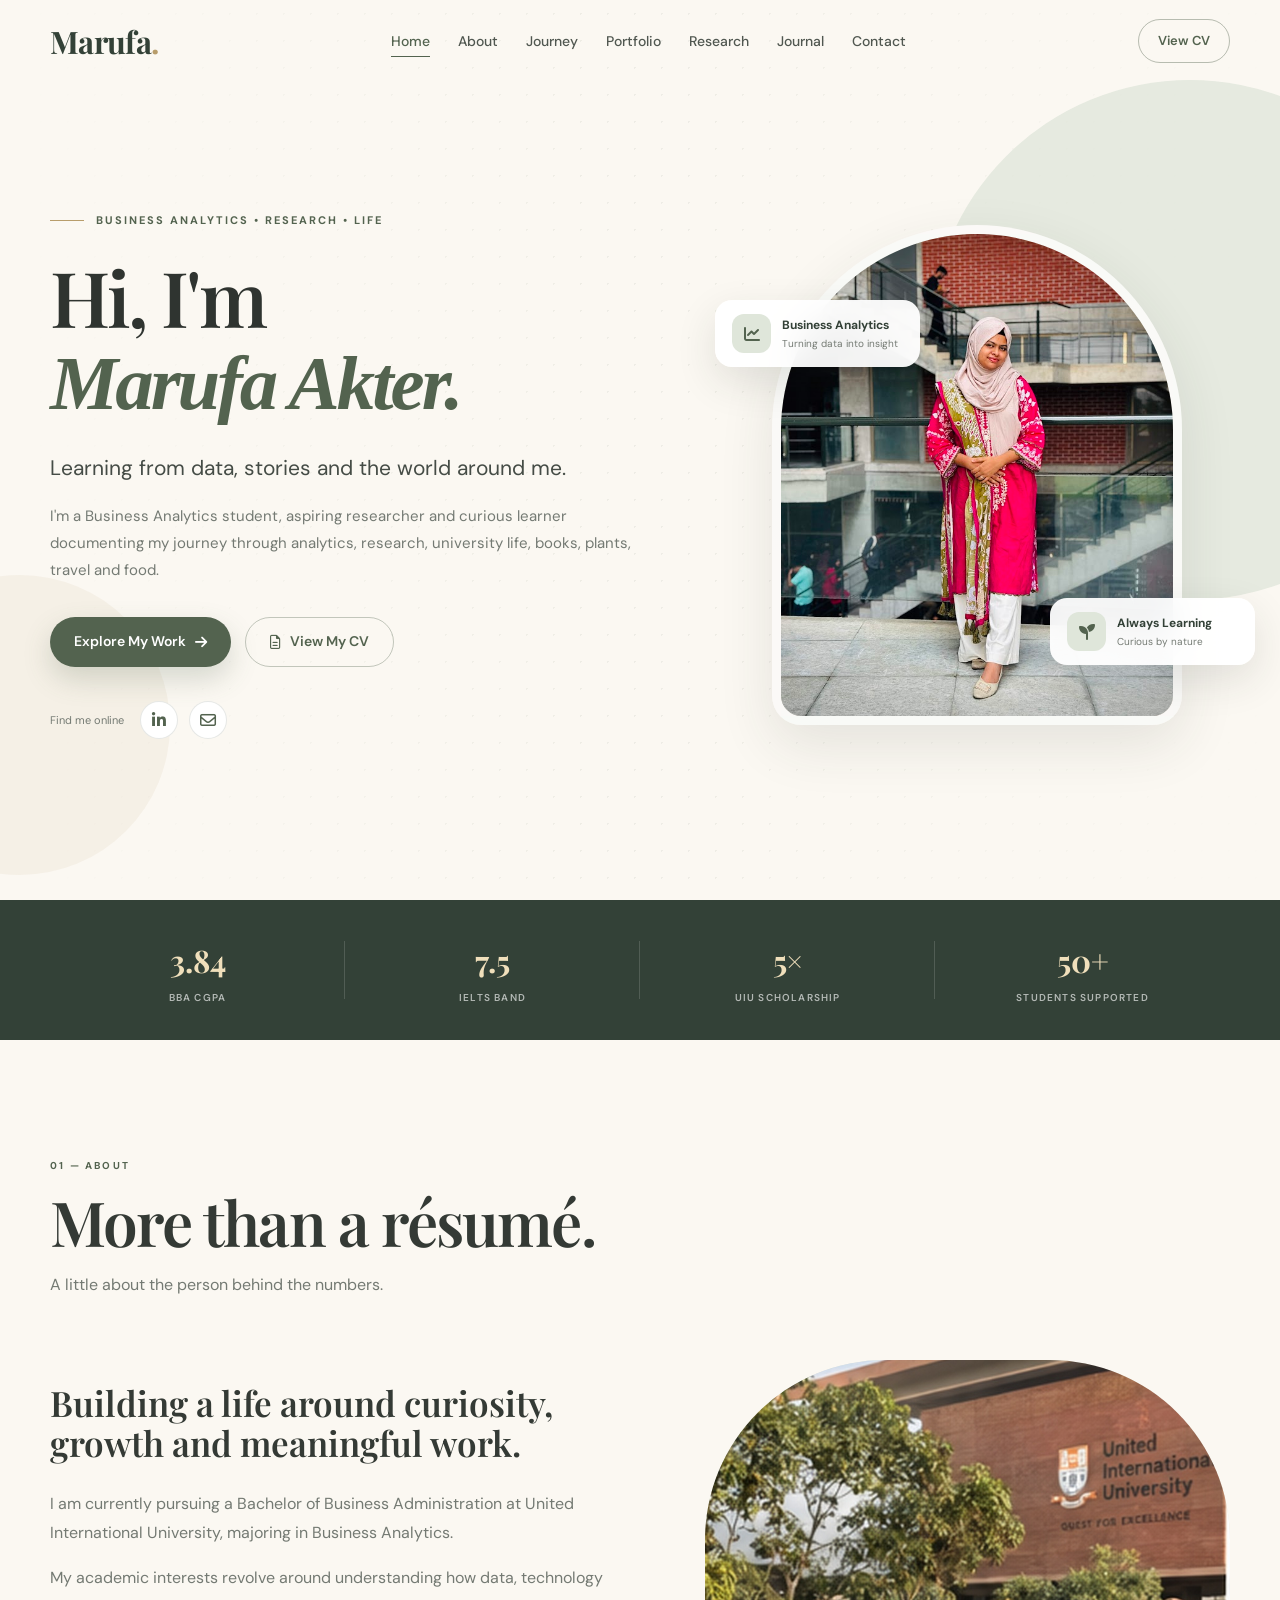
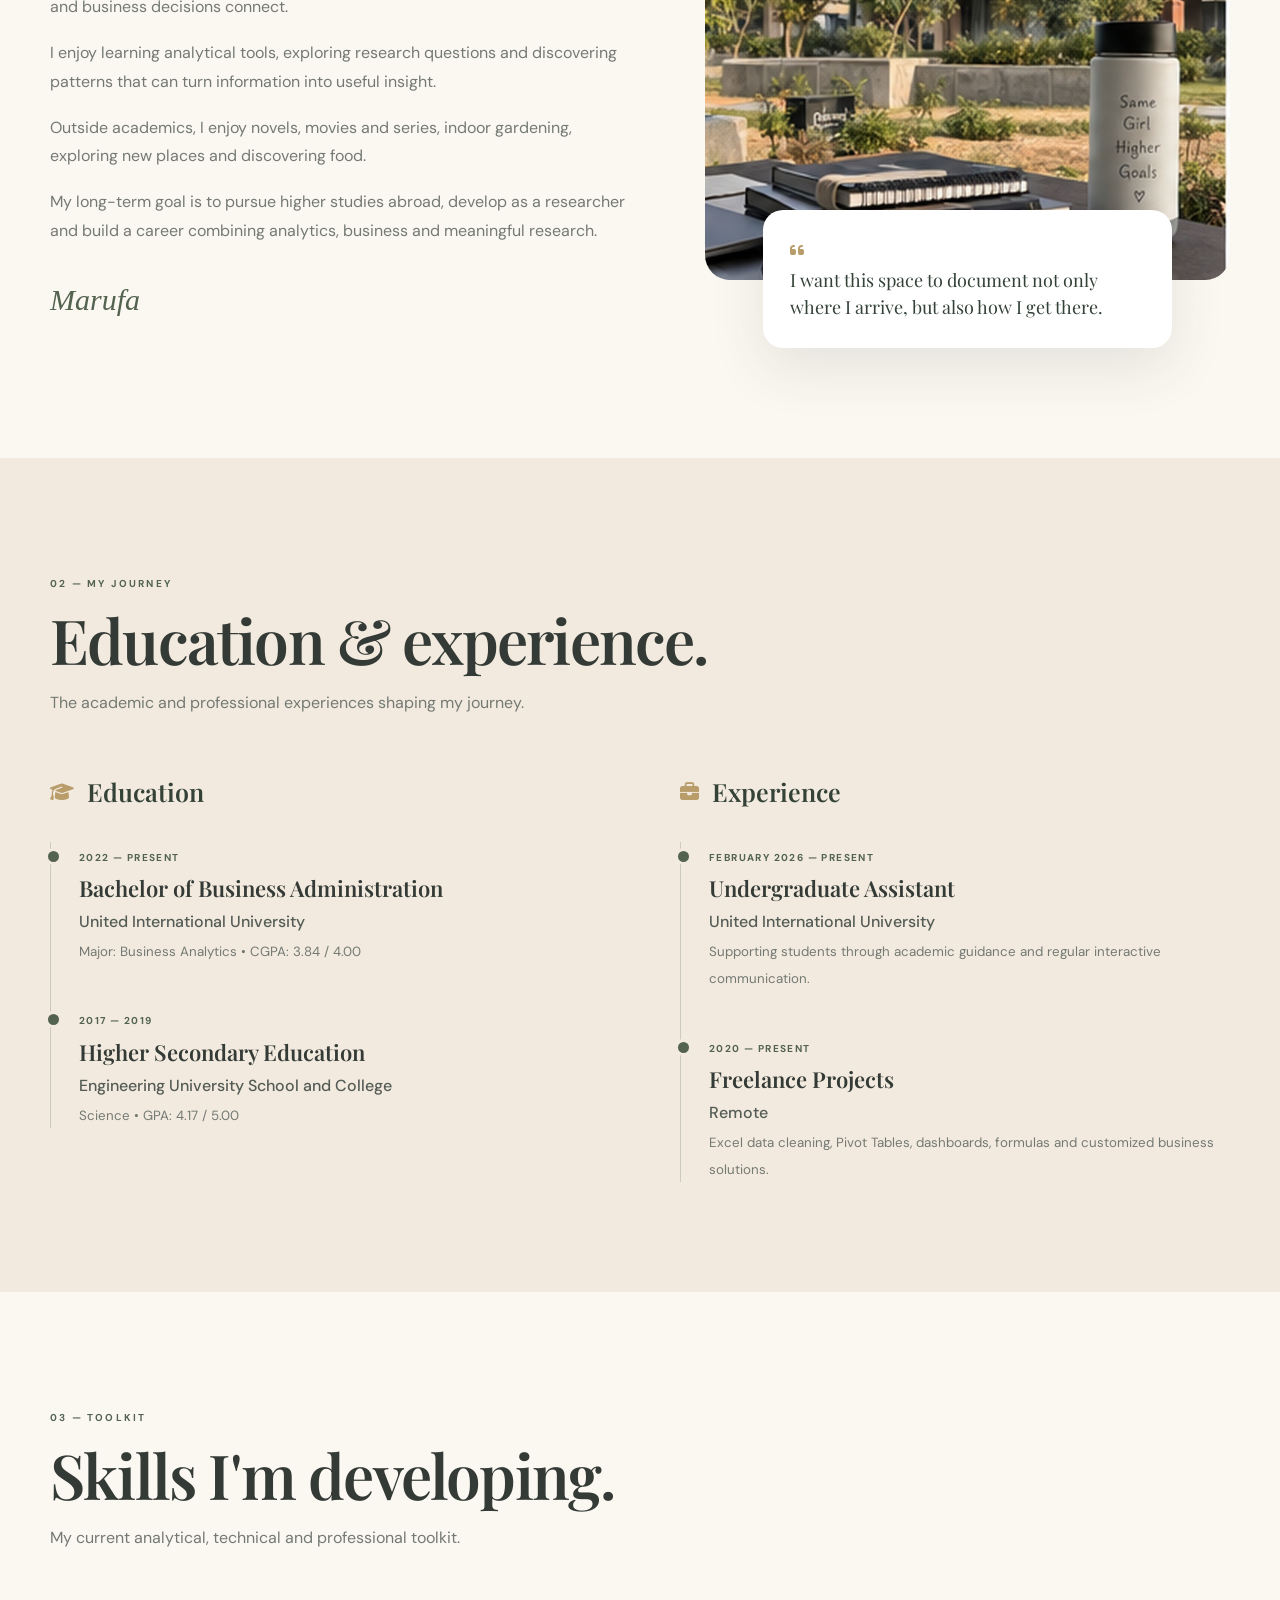
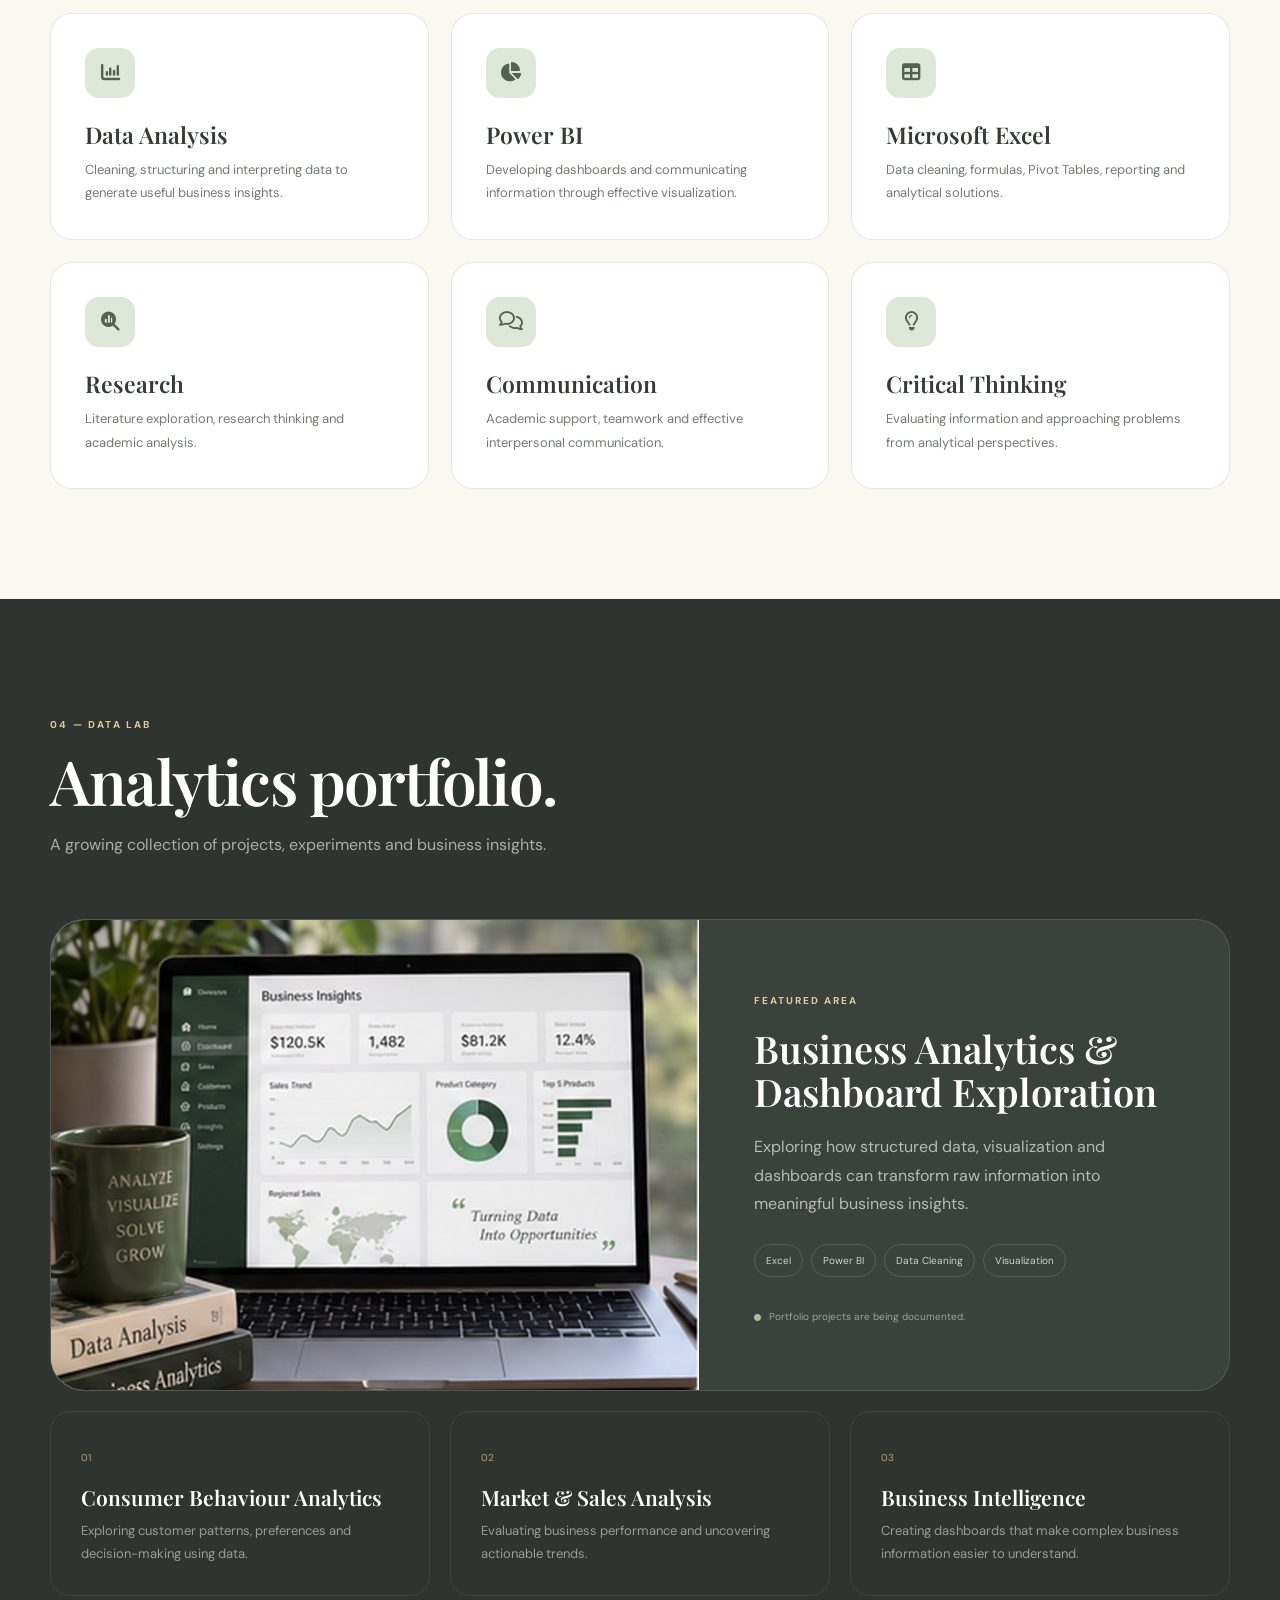
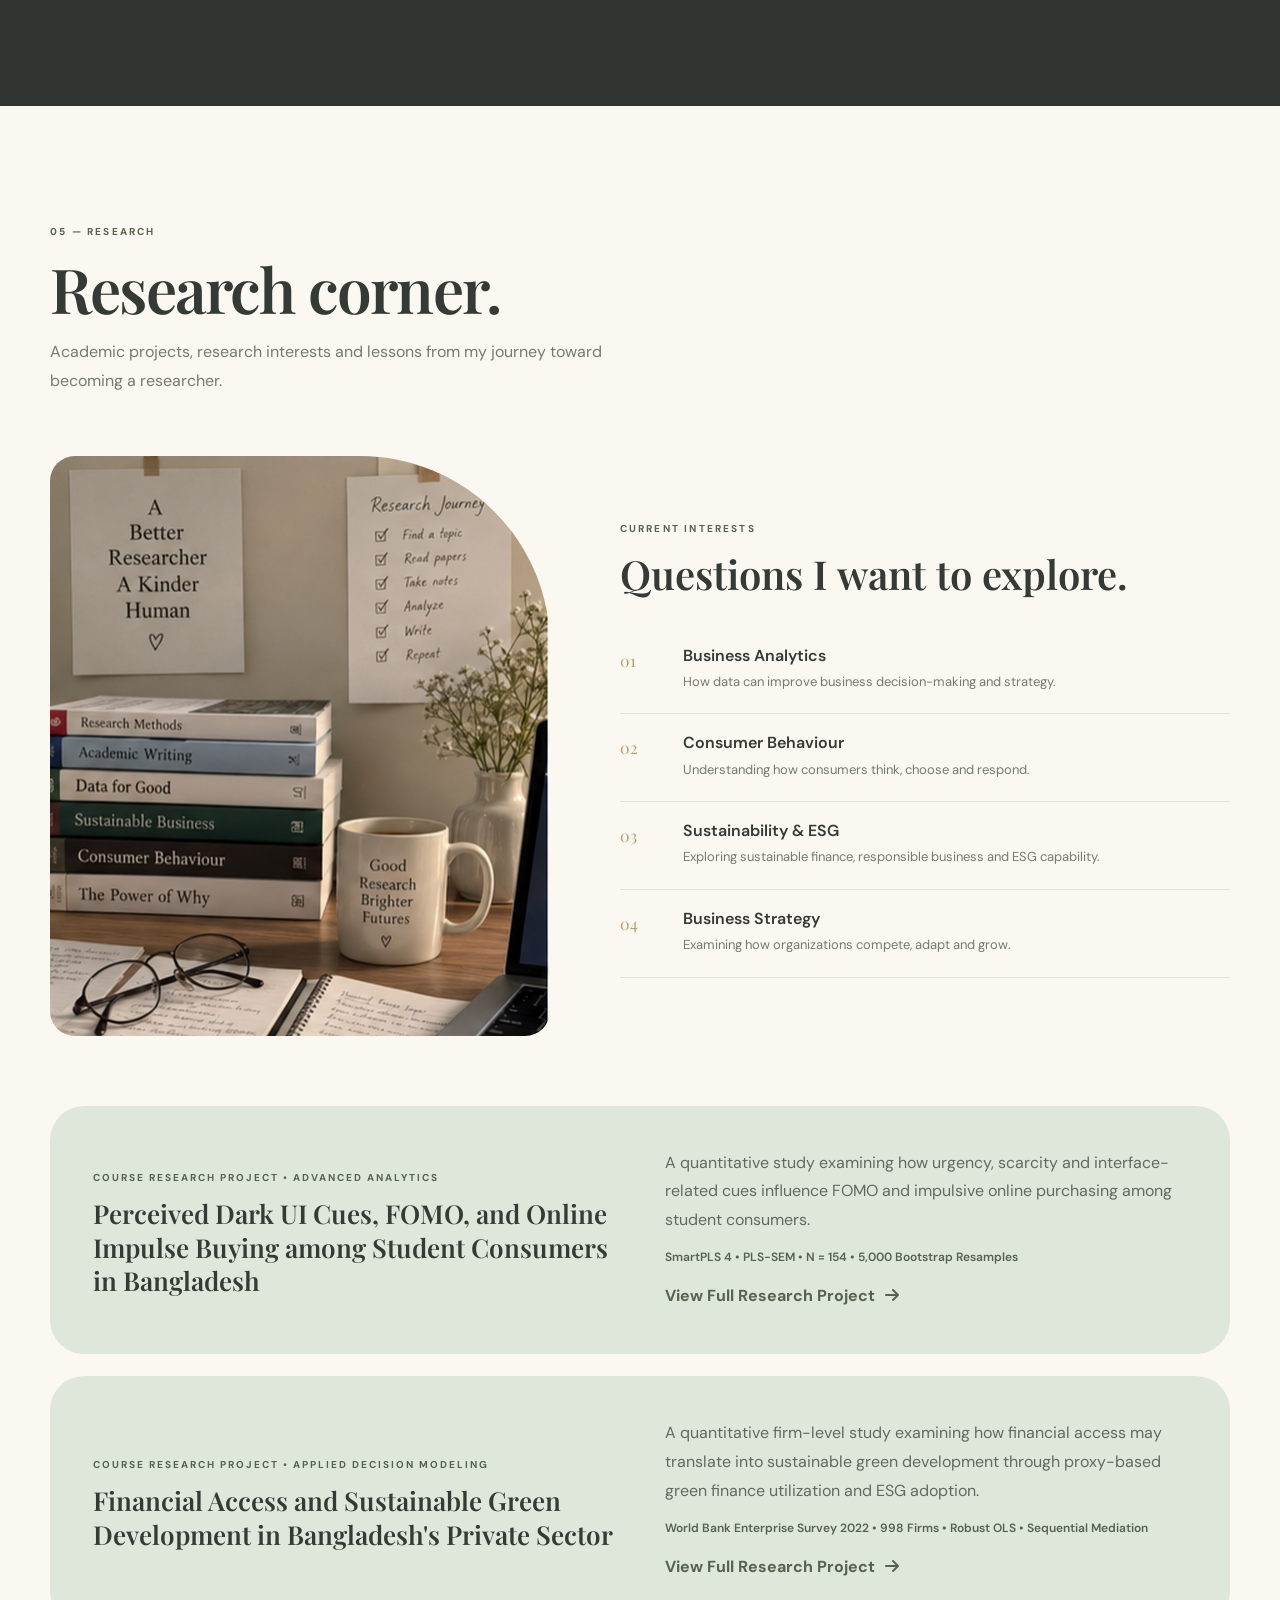
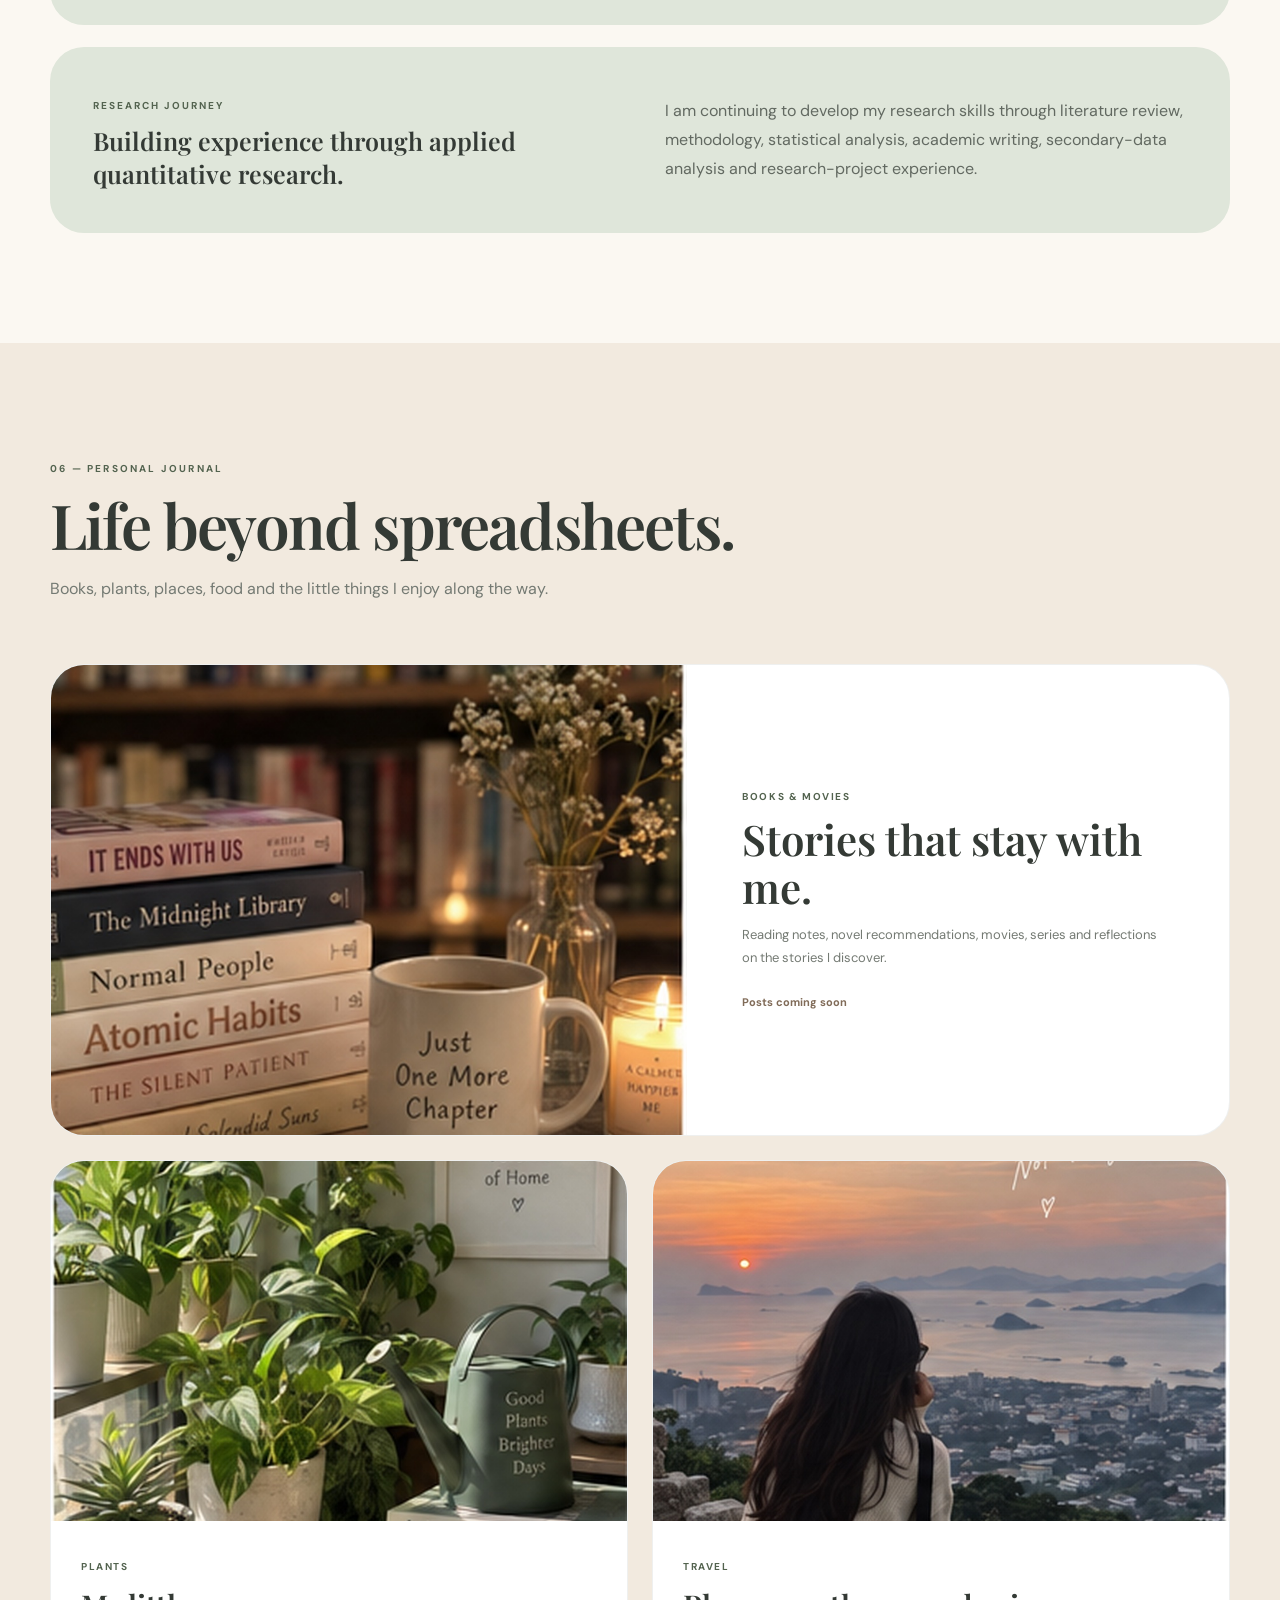
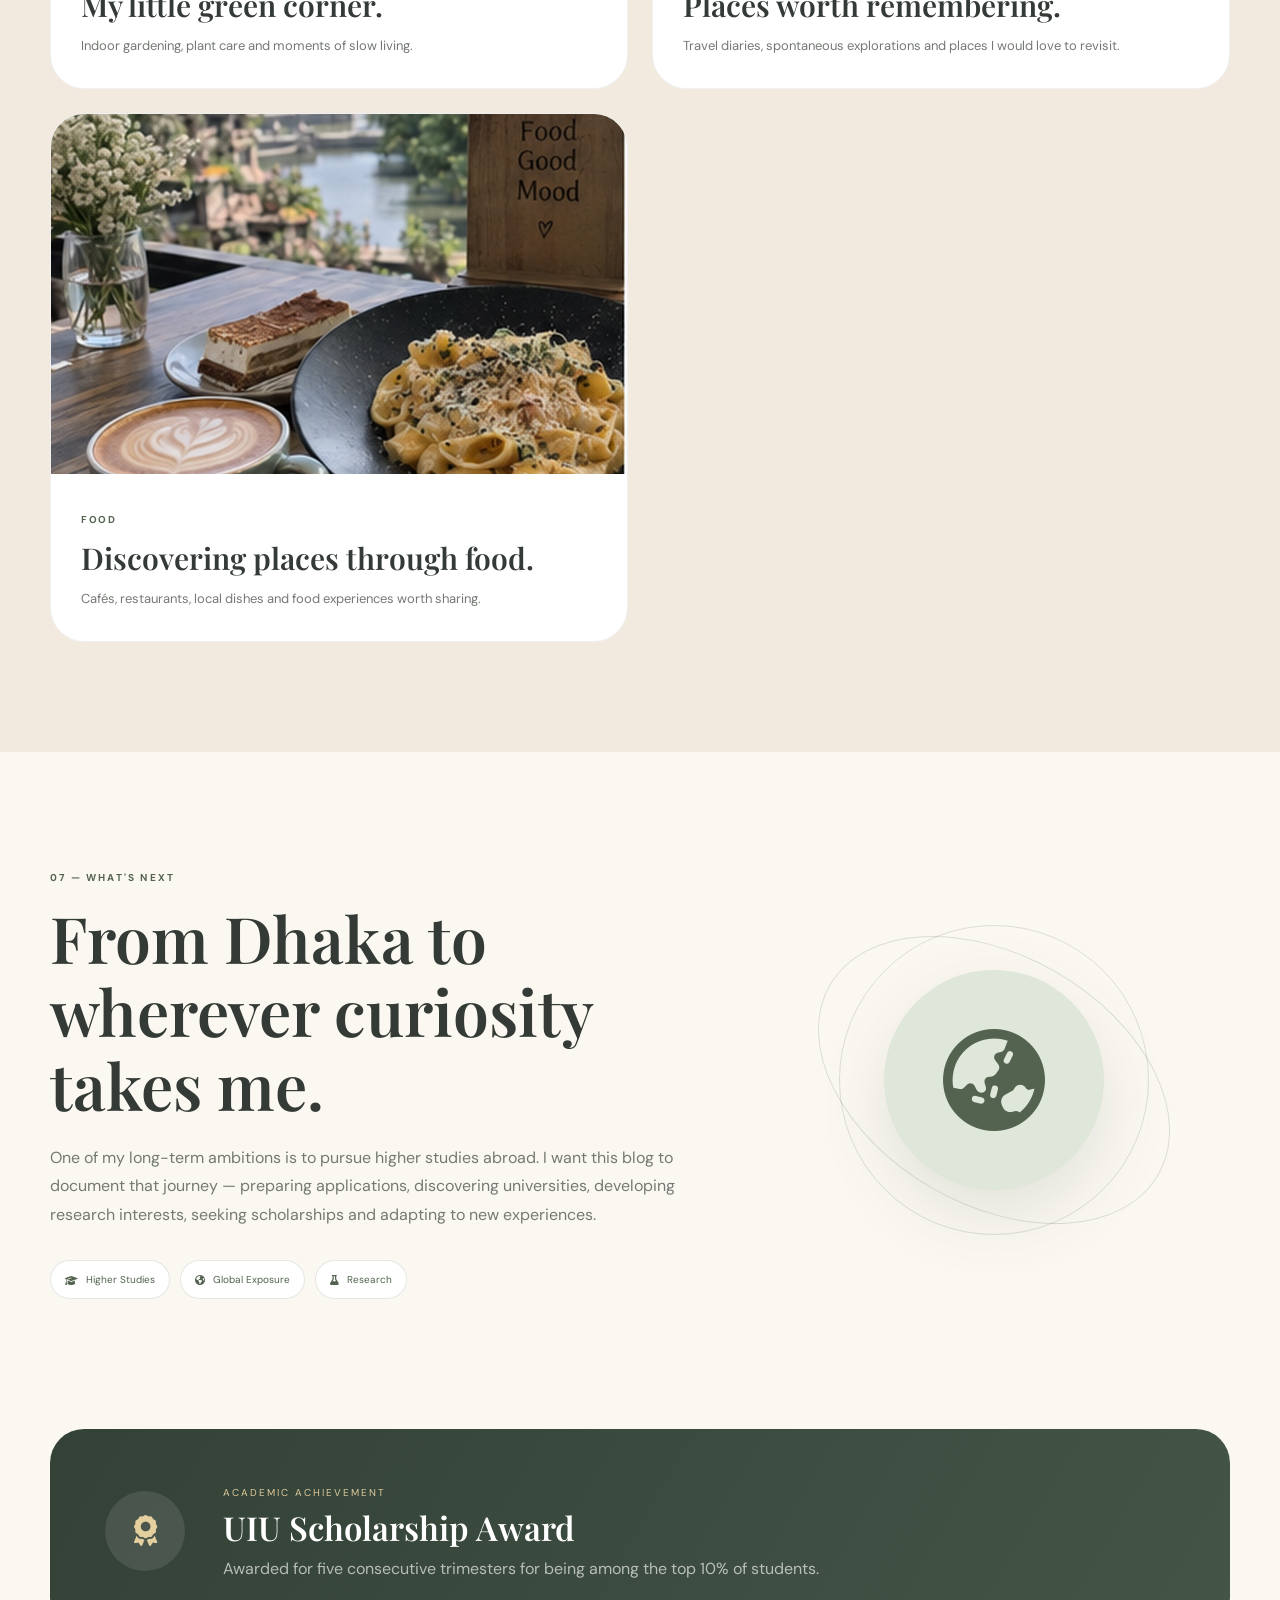
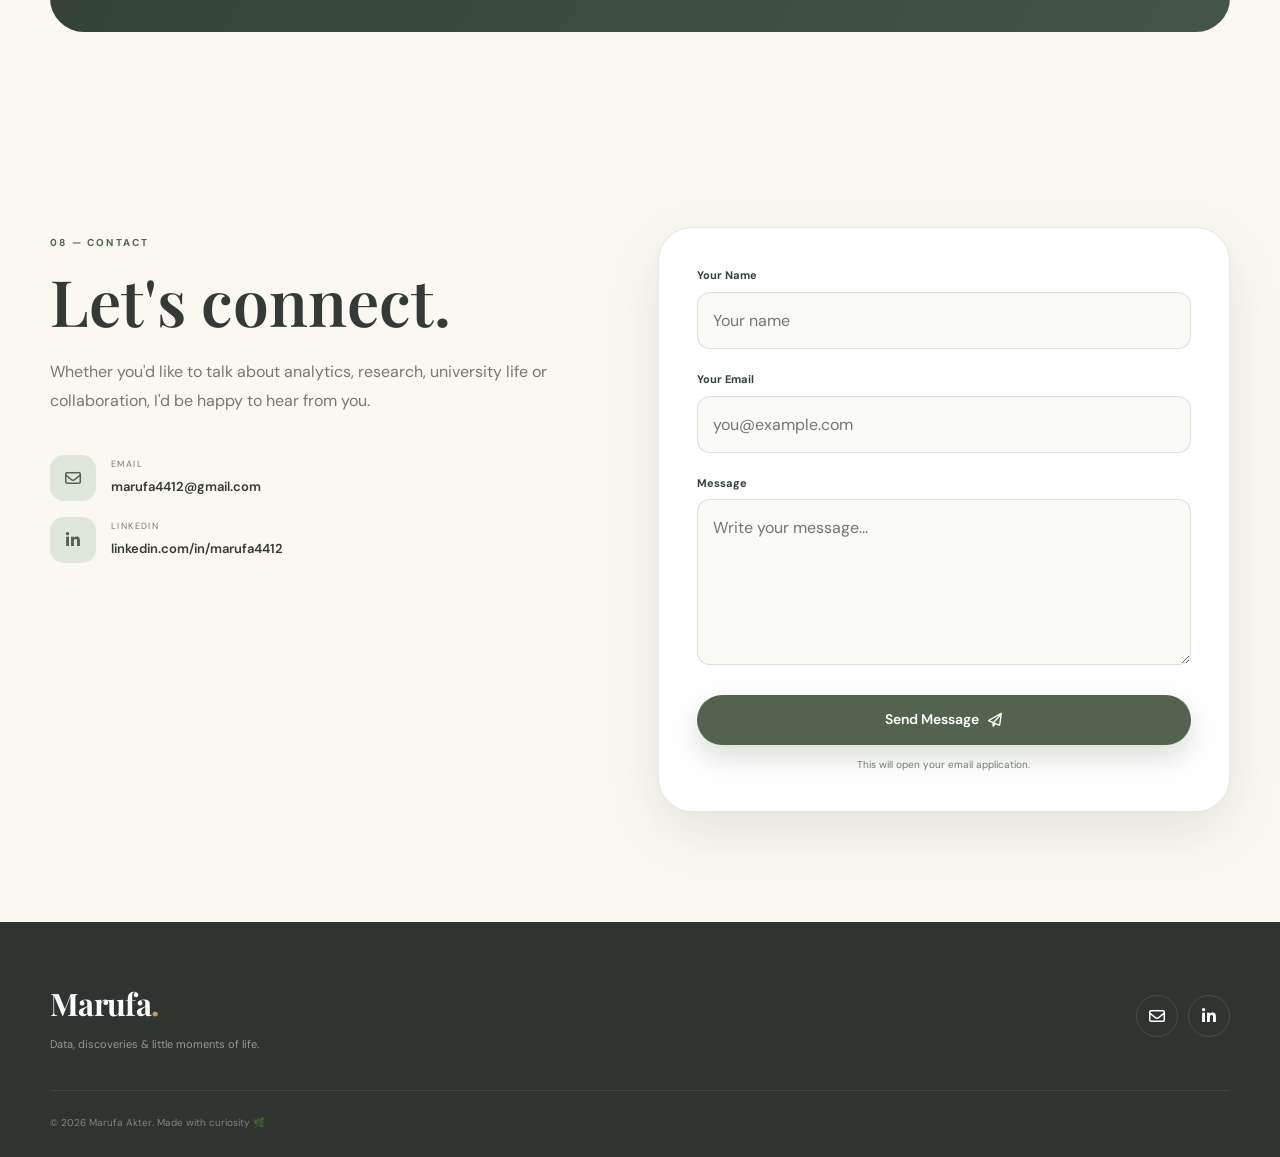
==== commit 6ffaac66: "Update index.html" ====
--- a/index.html
+++ b/index.html
@@ -12,11 +12,21 @@
 
     <meta
         name="description"
-        content="Research project on perceived dark UI cues, FOMO, and online impulse buying among student consumers in Bangladesh."
+        content="Personal portfolio and blog of Marufa Akter, a Business Analytics student, aspiring researcher and lifelong learner."
     >
 
+    <meta
+        name="keywords"
+        content="Marufa Akter, Business Analytics, Research, Data Analysis, Power BI, Portfolio, Blog"
+    >
+
+    <meta
+        name="author"
+        content="Marufa Akter"
+    >
+
     <title>
-        Dark UI, FOMO & Impulse Buying | Marufa Akter
+        Marufa Akter | Data, Research & Life
     </title>
 
 
@@ -47,1802 +57,12 @@
     >
 
 
-    <style>
-
-        /* =========================================
-           RESEARCH PROJECT PAGE
-           MARUFA AKTER
-        ========================================= */
-
-
-        :root {
-
-            --ivory: #fbf8f2;
-
-            --cream: #f2eadf;
-
-            --sage: #7f9078;
-
-            --sage-light: #dfe6da;
-
-            --sage-dark: #53634f;
-
-            --forest: #334137;
-
-            --charcoal: #2f3430;
-
-            --gold: #b89d6b;
-
-            --white: #ffffff;
-
-            --text: #343a35;
-
-            --muted: #747a73;
-
-            --border:
-                rgba(51, 65, 55, 0.12);
-
-            --shadow:
-                0 20px 55px
-                rgba(45, 53, 46, 0.10);
-
-        }
-
-
-        * {
-
-            margin: 0;
-
-            padding: 0;
-
-            box-sizing: border-box;
-
-        }
-
-
-        html {
-
-            scroll-behavior: smooth;
-
-        }
-
-
-        body {
-
-            font-family:
-                "DM Sans",
-                sans-serif;
-
-            background: var(--ivory);
-
-            color: var(--text);
-
-            line-height: 1.75;
-
-        }
-
-
-        h1,
-        h2,
-        h3,
-        h4 {
-
-            font-family:
-                "Playfair Display",
-                serif;
-
-            line-height: 1.18;
-
-        }
-
-
-        a {
-
-            text-decoration: none;
-
-            color: inherit;
-
-        }
-
-
-        .container {
-
-            width:
-                min(
-                    1120px,
-                    calc(100% - 42px)
-                );
-
-            margin: auto;
-
-        }
-
-
-
-        /* =========================================
-           NAVIGATION
-        ========================================= */
-
-
-        .header {
-
-            position: sticky;
-
-            top: 0;
-
-            z-index: 1000;
-
-            background:
-                rgba(
-                    251,
-                    248,
-                    242,
-                    0.94
-                );
-
-            backdrop-filter:
-                blur(16px);
-
-            border-bottom:
-                1px solid var(--border);
-
-        }
-
-
-        .nav {
-
-            min-height: 72px;
-
-            display: flex;
-
-            justify-content: space-between;
-
-            align-items: center;
-
-            gap: 20px;
-
-        }
-
-
-        .logo {
-
-            font-family:
-                "Playfair Display",
-                serif;
-
-            font-size: 27px;
-
-            font-weight: 700;
-
-            color: var(--forest);
-
-        }
-
-
-        .logo span {
-
-            color: var(--gold);
-
-        }
-
-
-        .back-link {
-
-            display: inline-flex;
-
-            align-items: center;
-
-            gap: 8px;
-
-            padding:
-                9px 17px;
-
-            border-radius: 100px;
-
-            border:
-                1px solid
-                rgba(
-                    83,
-                    99,
-                    79,
-                    0.30
-                );
-
-            color: var(--sage-dark);
-
-            font-size: 13px;
-
-            font-weight: 600;
-
-            transition: 0.3s;
-
-        }
-
-
-        .back-link:hover {
-
-            background:
-                var(--sage-dark);
-
-            color: white;
-
-        }
-
-
-
-        /* =========================================
-           HERO
-        ========================================= */
-
-
-        .hero {
-
-            position: relative;
-
-            overflow: hidden;
-
-            padding:
-                105px 0
-                90px;
-
-        }
-
-
-        .hero::before {
-
-            content: "";
-
-            position: absolute;
-
-            width: 500px;
-
-            height: 500px;
-
-            border-radius: 50%;
-
-            background:
-                rgba(
-                    223,
-                    230,
-                    218,
-                    0.65
-                );
-
-            right: -170px;
-
-            top: -80px;
-
-        }
-
-
-        .hero::after {
-
-            content: "";
-
-            position: absolute;
-
-            inset: 0;
-
-            background-image:
-                radial-gradient(
-                    rgba(
-                        83,
-                        99,
-                        79,
-                        0.07
-                    )
-                    1px,
-                    transparent 1px
-                );
-
-            background-size:
-                28px 28px;
-
-            pointer-events: none;
-
-        }
-
-
-        .hero-content {
-
-            position: relative;
-
-            z-index: 2;
-
-            max-width: 930px;
-
-        }
-
-
-        .research-label {
-
-            display: inline-flex;
-
-            align-items: center;
-
-            gap: 10px;
-
-            color:
-                var(--sage-dark);
-
-            font-size: 11px;
-
-            font-weight: 700;
-
-            text-transform: uppercase;
-
-            letter-spacing: 2px;
-
-            margin-bottom: 22px;
-
-        }
-
-
-        .research-label::before {
-
-            content: "";
-
-            width: 34px;
-
-            height: 1px;
-
-            background: var(--gold);
-
-        }
-
-
-       .hero h1 {
-
-    font-size: clamp(34px, 3.6vw, 52px);
-
-    line-height: 1.15;
-
-    letter-spacing: -1.2px;
-
-    color: var(--charcoal);
-
-    max-width: 920px;
-
-}
-
-
-        .hero-intro {
-
-            max-width: 820px;
-
-            margin-top: 28px;
-
-            color:
-                var(--muted);
-
-            font-size: 17px;
-
-        }
-
-
-        .status-badge {
-
-            display:
-                inline-flex;
-
-            align-items: center;
-
-            gap: 8px;
-
-            margin-top: 30px;
-
-            padding:
-                9px 14px;
-
-            border-radius: 100px;
-
-            background:
-                var(--sage-light);
-
-            color:
-                var(--sage-dark);
-
-            font-size: 11px;
-
-            font-weight: 600;
-
-        }
-
-
-        .status-badge i {
-
-            font-size: 7px;
-
-        }
-
-
-
-        /* =========================================
-           PROJECT META
-        ========================================= */
-
-
-        .meta-section {
-
-            background:
-                var(--forest);
-
-            color: white;
-
-        }
-
-
-        .meta-grid {
-
-            display: grid;
-
-            grid-template-columns:
-                repeat(
-                    4,
-                    1fr
-                );
-
-        }
-
-
-        .meta-item {
-
-            padding:
-                30px 20px;
-
-            border-right:
-                1px solid
-                rgba(
-                    255,
-                    255,
-                    255,
-                    0.10
-                );
-
-        }
-
-
-        .meta-item:last-child {
-
-            border-right: none;
-
-        }
-
-
-        .meta-item span {
-
-            display: block;
-
-            color:
-                rgba(
-                    255,
-                    255,
-                    255,
-                    0.55
-                );
-
-            font-size: 9px;
-
-            font-weight: 600;
-
-            text-transform:
-                uppercase;
-
-            letter-spacing:
-                1.5px;
-
-            margin-bottom:
-                6px;
-
-        }
-
-
-        .meta-item strong {
-
-            font-family:
-                "Playfair Display",
-                serif;
-
-            color:
-                #f0dfbb;
-
-            font-size: 18px;
-
-        }
-
-
-
-        /* =========================================
-           SECTIONS
-        ========================================= */
-
-
-        .section {
-
-            padding:
-                95px 0;
-
-        }
-
-
-        .section-soft {
-
-            background:
-                var(--cream);
-
-        }
-
-
-        .section-dark {
-
-            background:
-                var(--charcoal);
-
-            color: white;
-
-        }
-
-
-        .section-heading {
-
-            max-width: 760px;
-
-            margin-bottom:
-                50px;
-
-        }
-
-
-        .section-number {
-
-            display: block;
-
-            color:
-                var(--sage-dark);
-
-            font-size: 10px;
-
-            text-transform:
-                uppercase;
-
-            letter-spacing:
-                2px;
-
-            font-weight: 700;
-
-            margin-bottom:
-                10px;
-
-        }
-
-
-        .section-dark
-        .section-number {
-
-            color:
-                #dfcba2;
-
-        }
-
-
-        .section-heading h2 {
-
-            font-size:
-                clamp(
-                    38px,
-                    5vw,
-                    57px
-                );
-
-            letter-spacing:
-                -1.5px;
-
-        }
-
-
-        .section-heading p {
-
-            color:
-                var(--muted);
-
-            margin-top:
-                14px;
-
-        }
-
-
-        .section-dark
-        .section-heading p {
-
-            color:
-                rgba(
-                    255,
-                    255,
-                    255,
-                    0.60
-                );
-
-        }
-
-
-
-        /* =========================================
-           OVERVIEW
-        ========================================= */
-
-
-        .overview-grid {
-
-            display: grid;
-
-            grid-template-columns:
-                1.2fr 0.8fr;
-
-            gap: 70px;
-
-            align-items: start;
-
-        }
-
-
-        .overview-main p {
-
-            color:
-                var(--muted);
-
-            margin-bottom:
-                18px;
-
-        }
-
-
-        .overview-main strong {
-
-            color:
-                var(--text);
-
-        }
-
-
-        .project-card {
-
-            background: white;
-
-            padding: 32px;
-
-            border-radius: 24px;
-
-            border:
-                1px solid
-                var(--border);
-
-            box-shadow:
-                var(--shadow);
-
-        }
-
-
-        .project-card h3 {
-
-            font-size: 24px;
-
-            margin-bottom:
-                22px;
-
-        }
-
-
-        .project-info {
-
-            display: grid;
-
-            gap: 18px;
-
-        }
-
-
-        .project-info-item {
-
-            padding-bottom:
-                15px;
-
-            border-bottom:
-                1px solid
-                var(--border);
-
-        }
-
-
-        .project-info-item:last-child {
-
-            border-bottom: none;
-
-            padding-bottom: 0;
-
-        }
-
-
-        .project-info-item span {
-
-            display: block;
-
-            color:
-                var(--muted);
-
-            font-size: 9px;
-
-            text-transform:
-                uppercase;
-
-            letter-spacing:
-                1.4px;
-
-            margin-bottom:
-                3px;
-
-        }
-
-
-        .project-info-item strong {
-
-            font-size: 13px;
-
-        }
-
-
-
-        /* =========================================
-           AUTHORS
-        ========================================= */
-
-
-        .authors {
-
-            margin-top: 35px;
-
-            padding: 24px;
-
-            border-radius: 18px;
-
-            background:
-                var(--sage-light);
-
-        }
-
-
-        .authors span {
-
-            display: block;
-
-            color:
-                var(--sage-dark);
-
-            text-transform:
-                uppercase;
-
-            letter-spacing:
-                1.5px;
-
-            font-size: 9px;
-
-            font-weight: 700;
-
-            margin-bottom:
-                7px;
-
-        }
-
-
-        .authors p {
-
-            margin: 0;
-
-            color:
-                var(--forest);
-
-            font-weight: 500;
-
-        }
-
-
-
-        /* =========================================
-           RESEARCH QUESTIONS
-        ========================================= */
-
-
-        .question-grid {
-
-            display: grid;
-
-            grid-template-columns:
-                repeat(
-                    2,
-                    1fr
-                );
-
-            gap: 18px;
-
-        }
-
-
-        .question-card {
-
-            background:
-                white;
-
-            border-radius:
-                20px;
-
-            padding:
-                27px;
-
-            border:
-                1px solid
-                var(--border);
-
-        }
-
-
-        .question-card span {
-
-            color:
-                var(--gold);
-
-            font-family:
-                "Playfair Display",
-                serif;
-
-            font-size: 16px;
-
-        }
-
-
-        .question-card p {
-
-            margin-top:
-                8px;
-
-            color:
-                #626960;
-
-            font-size: 14px;
-
-        }
-
-
-
-        /* =========================================
-           FRAMEWORK
-        ========================================= */
-
-
-        .framework {
-
-            background:
-                white;
-
-            border-radius:
-                28px;
-
-            padding:
-                50px 35px;
-
-            border:
-                1px solid
-                var(--border);
-
-            overflow-x:
-                auto;
-
-        }
-
-
-        .framework-row {
-
-            min-width:
-                820px;
-
-            display: flex;
-
-            align-items:
-                center;
-
-            justify-content:
-                center;
-
-            gap: 25px;
-
-        }
-
-
-        .framework-column {
-
-            display: grid;
-
-            gap: 18px;
-
-        }
-
-
-        .framework-box {
-
-            width: 190px;
-
-            min-height: 90px;
-
-            border-radius:
-                18px;
-
-            padding:
-                18px;
-
-            display: flex;
-
-            align-items:
-                center;
-
-            justify-content:
-                center;
-
-            text-align:
-                center;
-
-            font-family:
-                "Playfair Display",
-                serif;
-
-            font-size: 15px;
-
-            font-weight: 600;
-
-        }
-
-
-        .box-blue {
-
-            background:
-                #dbe8f1;
-
-        }
-
-
-        .box-green {
-
-            background:
-                #dcebd8;
-
-        }
-
-
-        .box-yellow {
-
-            background:
-                #f1e8ca;
-
-        }
-
-
-        .box-pink {
-
-            background:
-                #f2d9d7;
-
-        }
-
-
-        .box-purple {
-
-            background:
-                #e3daed;
-
-        }
-
-
-        .framework-arrow {
-
-            color:
-                var(--sage-dark);
-
-            font-size: 26px;
-
-        }
-
-
-        .framework-caption {
-
-            text-align: center;
-
-            margin-top:
-                30px;
-
-            color:
-                var(--muted);
-
-            font-size: 12px;
-
-        }
-
-
-
-        /* =========================================
-           METHOD
-        ========================================= */
-
-
-        .method-grid {
-
-            display: grid;
-
-            grid-template-columns:
-                repeat(
-                    4,
-                    1fr
-                );
-
-            gap: 18px;
-
-        }
-
-
-        .method-card {
-
-            padding:
-                27px;
-
-            border-radius:
-                20px;
-
-            background:
-                white;
-
-            border:
-                1px solid
-                var(--border);
-
-        }
-
-
-        .method-card i {
-
-            width: 46px;
-
-            height: 46px;
-
-            display: flex;
-
-            align-items:
-                center;
-
-            justify-content:
-                center;
-
-            border-radius:
-                13px;
-
-            background:
-                var(--sage-light);
-
-            color:
-                var(--sage-dark);
-
-            margin-bottom:
-                18px;
-
-        }
-
-
-        .method-card h3 {
-
-            font-size: 20px;
-
-            margin-bottom:
-                8px;
-
-        }
-
-
-        .method-card p {
-
-            color:
-                var(--muted);
-
-            font-size: 13px;
-
-        }
-
-
-
-        /* =========================================
-           KEY RESULTS
-        ========================================= */
-
-
-        .results-grid {
-
-            display: grid;
-
-            grid-template-columns:
-                repeat(
-                    2,
-                    1fr
-                );
-
-            gap: 20px;
-
-        }
-
-
-        .result-card {
-
-            padding:
-                30px;
-
-            border-radius:
-                22px;
-
-            border:
-                1px solid
-                rgba(
-                    255,
-                    255,
-                    255,
-                    0.09
-                );
-
-            background:
-                rgba(
-                    255,
-                    255,
-                    255,
-                    0.04
-                );
-
-        }
-
-
-        .result-card
-        .result-top {
-
-            display: flex;
-
-            justify-content:
-                space-between;
-
-            align-items:
-                center;
-
-            gap: 20px;
-
-            margin-bottom:
-                15px;
-
-        }
-
-
-        .result-card h3 {
-
-            font-size: 21px;
-
-        }
-
-
-        .supported {
-
-            color:
-                #bcd2ae;
-
-            font-size: 10px;
-
-            font-weight: 700;
-
-            text-transform:
-                uppercase;
-
-            letter-spacing:
-                1px;
-
-        }
-
-
-        .not-supported {
-
-            color:
-                #e4b8ac;
-
-            font-size: 10px;
-
-            font-weight: 700;
-
-            text-transform:
-                uppercase;
-
-            letter-spacing:
-                1px;
-
-        }
-
-
-        .result-card p {
-
-            color:
-                rgba(
-                    255,
-                    255,
-                    255,
-                    0.58
-                );
-
-            font-size: 13px;
-
-        }
-
-
-        .coefficient {
-
-            margin-top:
-                16px;
-
-            color:
-                #dfcba2;
-
-            font-family:
-                "Playfair Display",
-                serif;
-
-            font-size: 20px;
-
-        }
-
-
-
-        /* =========================================
-           METRICS
-        ========================================= */
-
-
-        .metric-grid {
-
-            margin-top:
-                35px;
-
-            display: grid;
-
-            grid-template-columns:
-                repeat(
-                    4,
-                    1fr
-                );
-
-            gap: 15px;
-
-        }
-
-
-        .metric {
-
-            text-align:
-                center;
-
-            padding:
-                24px 15px;
-
-            border-radius:
-                18px;
-
-            background:
-                rgba(
-                    255,
-                    255,
-                    255,
-                    0.06
-                );
-
-        }
-
-
-        .metric strong {
-
-            display: block;
-
-            color:
-                #f0dfbb;
-
-            font-family:
-                "Playfair Display",
-                serif;
-
-            font-size: 28px;
-
-        }
-
-
-        .metric span {
-
-            display: block;
-
-            margin-top:
-                5px;
-
-            color:
-                rgba(
-                    255,
-                    255,
-                    255,
-                    0.50
-                );
-
-            font-size: 10px;
-
-        }
-
-
-
-        /* =========================================
-           FINDINGS
-        ========================================= */
-
-
-        .finding-list {
-
-            display: grid;
-
-            gap: 17px;
-
-        }
-
-
-        .finding {
-
-            display: grid;
-
-            grid-template-columns:
-                48px 1fr;
-
-            gap: 18px;
-
-            align-items: start;
-
-            padding-bottom:
-                20px;
-
-            border-bottom:
-                1px solid
-                var(--border);
-
-        }
-
-
-        .finding-number {
-
-            color:
-                var(--gold);
-
-            font-family:
-                "Playfair Display",
-                serif;
-
-            font-size: 21px;
-
-        }
-
-
-        .finding h3 {
-
-            font-size: 22px;
-
-            margin-bottom:
-                6px;
-
-        }
-
-
-        .finding p {
-
-            color:
-                var(--muted);
-
-            font-size: 14px;
-
-        }
-
-
-
-        /* =========================================
-           IMPLICATIONS
-        ========================================= */
-
-
-        .implication-grid {
-
-            display: grid;
-
-            grid-template-columns:
-                repeat(
-                    3,
-                    1fr
-                );
-
-            gap: 20px;
-
-        }
-
-
-        .implication-card {
-
-            background:
-                white;
-
-            padding:
-                30px;
-
-            border-radius:
-                22px;
-
-            border:
-                1px solid
-                var(--border);
-
-        }
-
-
-        .implication-card i {
-
-            color:
-                var(--sage-dark);
-
-            font-size: 22px;
-
-            margin-bottom:
-                18px;
-
-        }
-
-
-        .implication-card h3 {
-
-            font-size: 23px;
-
-            margin-bottom:
-                10px;
-
-        }
-
-
-        .implication-card p {
-
-            color:
-                var(--muted);
-
-            font-size: 13px;
-
-        }
-
-
-
-        /* =========================================
-           SKILLS
-        ========================================= */
-
-
-        .skills {
-
-            display: flex;
-
-            flex-wrap: wrap;
-
-            gap: 10px;
-
-        }
-
-
-        .skill {
-
-            padding:
-                10px 15px;
-
-            border-radius:
-                100px;
-
-            background:
-                var(--sage-light);
-
-            color:
-                var(--sage-dark);
-
-            font-size: 11px;
-
-            font-weight: 600;
-
-        }
-
-
-
-        /* =========================================
-           PROJECT NOTE
-        ========================================= */
-
-
-        .project-note {
-
-            margin-top:
-                50px;
-
-            padding:
-                28px;
-
-            border-radius:
-                20px;
-
-            background:
-                #f5eee3;
-
-            border-left:
-                4px solid
-                var(--gold);
-
-        }
-
-
-        .project-note strong {
-
-            display: block;
-
-            margin-bottom:
-                5px;
-
-            color:
-                var(--forest);
-
-        }
-
-
-        .project-note p {
-
-            color:
-                var(--muted);
-
-            font-size: 13px;
-
-        }
-
-
-
-        /* =========================================
-           CTA
-        ========================================= */
-
-
-        .cta {
-
-            text-align: center;
-
-            background:
-                var(--sage-light);
-
-            padding:
-                80px 20px;
-
-        }
-
-
-        .cta h2 {
-
-            font-size:
-                clamp(
-                    35px,
-                    5vw,
-                    50px
-                );
-
-        }
-
-
-        .cta p {
-
-            color:
-                var(--muted);
-
-            margin:
-                15px auto
-                25px;
-
-            max-width:
-                640px;
-
-        }
-
-
-        .cta-button {
-
-            display:
-                inline-flex;
-
-            align-items:
-                center;
-
-            gap: 9px;
-
-            padding:
-                13px 23px;
-
-            border-radius:
-                100px;
-
-            background:
-                var(--sage-dark);
-
-            color: white;
-
-            font-weight: 600;
-
-            font-size: 13px;
-
-        }
-
-
-
-        /* =========================================
-           FOOTER
-        ========================================= */
-
-
-        footer {
-
-            background:
-                var(--charcoal);
-
-            color: white;
-
-            text-align:
-                center;
-
-            padding:
-                30px 20px;
-
-        }
-
-
-        footer p {
-
-            color:
-                rgba(
-                    255,
-                    255,
-                    255,
-                    0.48
-                );
-
-            font-size: 11px;
-
-        }
-
-
-
-        /* =========================================
-           RESPONSIVE
-        ========================================= */
-
-
-        @media
-        (max-width: 900px) {
-
-            .meta-grid {
-
-                grid-template-columns:
-                    repeat(
-                        2,
-                        1fr
-                    );
-
-            }
-
-
-            .overview-grid {
-
-                grid-template-columns:
-                    1fr;
-
-            }
-
-
-            .method-grid {
-
-                grid-template-columns:
-                    repeat(
-                        2,
-                        1fr
-                    );
-
-            }
-
-
-            .implication-grid {
-
-                grid-template-columns:
-                    1fr;
-
-            }
-
-
-            .metric-grid {
-
-                grid-template-columns:
-                    repeat(
-                        2,
-                        1fr
-                    );
-
-            }
-
-        }
-
-
-        @media
-        (max-width: 650px) {
-
-            .hero {
-
-                padding:
-                    70px 0;
-
-            }
-
-
-            .hero h1 {
-
-                letter-spacing:
-                    -1.6px;
-
-            }
-
-
-            .meta-grid,
-            .question-grid,
-            .results-grid,
-            .method-grid {
-
-                grid-template-columns:
-                    1fr;
-
-            }
-
-
-            .meta-item {
-
-                border-right:
-                    none;
-
-                border-bottom:
-                    1px solid
-                    rgba(
-                        255,
-                        255,
-                        255,
-                        0.08
-                    );
-
-            }
-
-
-            .metric-grid {
-
-                grid-template-columns:
-                    1fr 1fr;
-
-            }
-
-
-            .finding {
-
-                grid-template-columns:
-                    35px 1fr;
-
-            }
-
-        }
-
-    </style>
+    <!-- Main CSS -->
+
+    <link
+        rel="stylesheet"
+        href="style.css"
+    >
 
 </head>
 
@@ -1850,1580 +70,2224 @@
 <body>
 
 
-    <!-- =========================================
-         NAVIGATION
-    ========================================== -->
-
+    <!-- =================================
+         HEADER
+    ================================== -->
 
     <header class="header">
 
-        <div class="container nav">
+        <nav class="navbar container">
 
 
             <a
-                href="../../index.html"
+                href="#home"
                 class="logo"
             >
-
                 Marufa<span>.</span>
-
             </a>
 
 
+            <button
+                class="menu-toggle"
+                id="menuToggle"
+                aria-label="Open navigation menu"
+            >
+
+                <i class="fa-solid fa-bars"></i>
+
+            </button>
+
+
+            <ul
+                class="nav-links"
+                id="navLinks"
+            >
+
+                <li>
+                    <a href="#home">
+                        Home
+                    </a>
+                </li>
+
+                <li>
+                    <a href="#about">
+                        About
+                    </a>
+                </li>
+
+                <li>
+                    <a href="#journey">
+                        Journey
+                    </a>
+                </li>
+
+                <li>
+                    <a href="#portfolio">
+                        Portfolio
+                    </a>
+                </li>
+
+                <li>
+                    <a href="#research">
+                        Research
+                    </a>
+                </li>
+
+                <li>
+                    <a href="#journal">
+                        Journal
+                    </a>
+                </li>
+
+                <li>
+                    <a href="#contact">
+                        Contact
+                    </a>
+                </li>
+
+            </ul>
+
+
             <a
-                href="../../index.html#research"
-                class="back-link"
+                href="cv.pdf"
+                target="_blank"
+                rel="noopener"
+                class="nav-cv-btn desktop-cv"
             >
 
-                <i
-                    class="fa-solid
-                    fa-arrow-left"
-                ></i>
-
-                Back to Portfolio
+                View CV
 
             </a>
 
+        </nav>
+
+    </header>
+
+
+
+    <main>
+
+
+        <!-- =================================
+             HERO
+        ================================== -->
+
+        <section
+            id="home"
+            class="hero"
+        >
+
+
+            <div
+                class="hero-decoration hero-decoration-one"
+            ></div>
+
+            <div
+                class="hero-decoration hero-decoration-two"
+            ></div>
+
+
+            <div class="container hero-container">
+
+
+                <div class="hero-content reveal">
+
+
+                    <div class="eyebrow">
+
+                        <span></span>
+
+                        Business Analytics • Research • Life
+
+                    </div>
+
+
+                    <h1>
+
+                        Hi, I'm
+
+                        <span>
+                            Marufa Akter.
+                        </span>
+
+                    </h1>
+
+
+                    <h2>
+
+                        Learning from data,
+                        stories and the world around me.
+
+                    </h2>
+
+
+                    <p class="hero-description">
+
+                        I'm a Business Analytics student,
+                        aspiring researcher and curious learner
+                        documenting my journey through analytics,
+                        research, university life, books, plants,
+                        travel and food.
+
+                    </p>
+
+
+                    <div class="hero-buttons">
+
+
+                        <a
+                            href="#portfolio"
+                            class="btn btn-primary"
+                        >
+
+                            Explore My Work
+
+                            <i class="fa-solid fa-arrow-right"></i>
+
+                        </a>
+
+
+                        <a
+                            href="cv.pdf"
+                            target="_blank"
+                            rel="noopener"
+                            class="btn btn-secondary"
+                        >
+
+                            <i class="fa-regular fa-file-lines"></i>
+
+                            View My CV
+
+                        </a>
+
+                    </div>
+
+
+                    <div class="hero-social">
+
+                        <span>
+                            Find me online
+                        </span>
+
+
+                        <a
+                            href="https://www.linkedin.com/in/marufa4412"
+                            target="_blank"
+                            rel="noopener"
+                            aria-label="LinkedIn"
+                        >
+
+                            <i class="fa-brands fa-linkedin-in"></i>
+
+                        </a>
+
+
+                        <a
+                            href="mailto:marufa4412@gmail.com"
+                            aria-label="Email"
+                        >
+
+                            <i class="fa-regular fa-envelope"></i>
+
+                        </a>
+
+                    </div>
+
+                </div>
+
+
+
+                <div class="hero-visual reveal">
+
+
+                    <div class="profile-frame">
+
+
+                        <div class="profile-fallback">
+                            MA
+                        </div>
+
+
+                        <img
+                            src="images/profile.jpg"
+                            alt="Marufa Akter"
+                            class="profile-image"
+                        >
+
+                    </div>
+
+
+
+                    <div
+                        class="floating-card floating-card-one"
+                    >
+
+                        <div class="floating-icon">
+
+                            <i class="fa-solid fa-chart-line"></i>
+
+                        </div>
+
+                        <div>
+
+                            <strong>
+                                Business Analytics
+                            </strong>
+
+                            <span>
+                                Turning data into insight
+                            </span>
+
+                        </div>
+
+                    </div>
+                    
+
+
+                    <div
+                        class="floating-card floating-card-two"
+                    >
+
+                        <div class="floating-icon">
+
+                            <i class="fa-solid fa-seedling"></i>
+
+                        </div>
+
+                        <div>
+
+                            <strong>
+                                Always Learning
+                            </strong>
+
+                            <span>
+                                Curious by nature
+                            </span>
+
+                        </div>
+
+                    </div>
+
+                </div>
+
+            </div>
+
+        </section>
+
+
+
+        <!-- =================================
+             QUICK STATS
+        ================================== -->
+
+        <section class="intro-strip">
+
+            <div class="container intro-grid">
+
+
+                <div class="intro-item reveal">
+
+                    <strong>
+                        3.84
+                    </strong>
+
+                    <span>
+                        BBA CGPA
+                    </span>
+
+                </div>
+
+
+                <div class="intro-item reveal">
+
+                    <strong>
+                        7.5
+                    </strong>
+
+                    <span>
+                        IELTS Band
+                    </span>
+
+                </div>
+
+
+                <div class="intro-item reveal">
+
+                    <strong>
+                        5×
+                    </strong>
+
+                    <span>
+                        UIU Scholarship
+                    </span>
+
+                </div>
+
+
+                <div class="intro-item reveal">
+
+                    <strong>
+                        50+
+                    </strong>
+
+                    <span>
+                        Students Supported
+                    </span>
+
+                </div>
+
+            </div>
+
+        </section>
+
+
+
+        <!-- =================================
+             ABOUT
+        ================================== -->
+
+        <section
+            id="about"
+            class="section"
+        >
+
+            <div class="container">
+
+
+                <div class="section-heading reveal">
+
+                    <span class="section-label">
+                        01 — About
+                    </span>
+
+
+                    <h2>
+                        More than a résumé.
+                    </h2>
+
+
+                    <p>
+
+                        A little about the person
+                        behind the numbers.
+
+                    </p>
+
+                </div>
+
+
+
+                <div class="about-grid">
+
+
+                    <div class="about-story reveal">
+
+
+                        <h3>
+
+                            Building a life around
+                            curiosity, growth and
+                            meaningful work.
+
+                        </h3>
+
+
+                        <p>
+
+                            I am currently pursuing a
+                            Bachelor of Business Administration
+                            at United International University,
+                            majoring in Business Analytics.
+
+                        </p>
+
+
+                        <p>
+
+                            My academic interests revolve around
+                            understanding how data, technology
+                            and business decisions connect.
+
+                        </p>
+
+
+                        <p>
+
+                            I enjoy learning analytical tools,
+                            exploring research questions and
+                            discovering patterns that can turn
+                            information into useful insight.
+
+                        </p>
+
+
+                        <p>
+
+                            Outside academics, I enjoy novels,
+                            movies and series, indoor gardening,
+                            exploring new places and discovering
+                            food.
+
+                        </p>
+
+
+                        <p>
+
+                            My long-term goal is to pursue
+                            higher studies abroad, develop as
+                            a researcher and build a career
+                            combining analytics, business and
+                            meaningful research.
+
+                        </p>
+
+
+                        <div class="about-signature">
+                            Marufa
+                        </div>
+
+                    </div>
+
+
+
+                    <div class="about-image-card reveal">
+
+
+                        <div class="image-placeholder">
+
+
+                            <span class="fallback-label">
+                                My Study Life
+                            </span>
+
+
+                            <img
+                                src="images/study.jpg"
+                                alt="Study and university life"
+                                class="content-image"
+                            >
+
+                        </div>
+
+
+                        <div class="mini-quote">
+
+
+                            <i class="fa-solid fa-quote-left"></i>
+
+
+                            <p>
+
+                                I want this space to document
+                                not only where I arrive,
+                                but also how I get there.
+
+                            </p>
+
+                        </div>
+
+                    </div>
+
+                </div>
+
+            </div>
+
+        </section>
+
+
+
+        <!-- =================================
+             JOURNEY
+        ================================== -->
+
+        <section
+            id="journey"
+            class="section section-soft"
+        >
+
+            <div class="container">
+
+
+                <div class="section-heading reveal">
+
+                    <span class="section-label">
+                        02 — My Journey
+                    </span>
+
+
+                    <h2>
+                        Education & experience.
+                    </h2>
+
+
+                    <p>
+
+                        The academic and professional
+                        experiences shaping my journey.
+
+                    </p>
+
+                </div>
+
+
+
+                <div class="journey-grid">
+
+
+                    <div class="journey-column reveal">
+
+
+                        <h3>
+
+                            <i class="fa-solid fa-graduation-cap"></i>
+
+                            Education
+
+                        </h3>
+
+
+                        <div class="timeline">
+
+
+                            <div class="timeline-item">
+
+
+                                <span class="timeline-year">
+                                    2022 — Present
+                                </span>
+
+
+                                <h4>
+
+                                    Bachelor of
+                                    Business Administration
+
+                                </h4>
+
+
+                                <p>
+
+                                    United International University
+
+                                </p>
+
+
+                                <small>
+
+                                    Major: Business Analytics
+                                    • CGPA: 3.84 / 4.00
+
+                                </small>
+
+                            </div>
+
+
+
+                            <div class="timeline-item">
+
+
+                                <span class="timeline-year">
+                                    2017 — 2019
+                                </span>
+
+
+                                <h4>
+                                    Higher Secondary Education
+                                </h4>
+
+
+                                <p>
+
+                                    Engineering University
+                                    School and College
+
+                                </p>
+
+
+                                <small>
+
+                                    Science
+                                    • GPA: 4.17 / 5.00
+
+                                </small>
+
+                            </div>
+
+                        </div>
+
+                    </div>
+
+
+
+                    <div class="journey-column reveal">
+
+
+                        <h3>
+
+                            <i class="fa-solid fa-briefcase"></i>
+
+                            Experience
+
+                        </h3>
+
+
+                        <div class="timeline">
+
+
+                            <div class="timeline-item">
+
+
+                                <span class="timeline-year">
+
+                                    February 2026 — Present
+
+                                </span>
+
+
+                                <h4>
+                                    Undergraduate Assistant
+                                </h4>
+
+
+                                <p>
+                                    United International University
+                                </p>
+
+
+                                <small>
+
+                                    Supporting students through
+                                    academic guidance and regular
+                                    interactive communication.
+
+                                </small>
+
+                            </div>
+
+
+
+                            <div class="timeline-item">
+
+
+                                <span class="timeline-year">
+                                    2020 — Present
+                                </span>
+
+
+                                <h4>
+                                    Freelance Projects
+                                </h4>
+
+
+                                <p>
+                                    Remote
+                                </p>
+
+
+                                <small>
+
+                                    Excel data cleaning,
+                                    Pivot Tables, dashboards,
+                                    formulas and customized
+                                    business solutions.
+
+                                </small>
+
+                            </div>
+
+                        </div>
+
+                    </div>
+
+                </div>
+
+            </div>
+
+        </section>
+
+
+
+        <!-- =================================
+             SKILLS
+        ================================== -->
+
+        <section class="section">
+
+            <div class="container">
+
+
+                <div class="section-heading reveal">
+
+                    <span class="section-label">
+                        03 — Toolkit
+                    </span>
+
+
+                    <h2>
+                        Skills I'm developing.
+                    </h2>
+
+
+                    <p>
+
+                        My current analytical,
+                        technical and professional toolkit.
+
+                    </p>
+
+                </div>
+
+
+
+                <div class="skills-grid">
+
+
+                    <article class="skill-card reveal">
+
+                        <i class="fa-solid fa-chart-column"></i>
+
+                        <h3>
+                            Data Analysis
+                        </h3>
+
+                        <p>
+
+                            Cleaning, structuring and
+                            interpreting data to generate
+                            useful business insights.
+
+                        </p>
+
+                    </article>
+
+
+
+                    <article class="skill-card reveal">
+
+                        <i class="fa-solid fa-chart-pie"></i>
+
+                        <h3>
+                            Power BI
+                        </h3>
+
+                        <p>
+
+                            Developing dashboards and
+                            communicating information through
+                            effective visualization.
+
+                        </p>
+
+                    </article>
+
+
+
+                    <article class="skill-card reveal">
+
+                        <i class="fa-solid fa-table"></i>
+
+                        <h3>
+                            Microsoft Excel
+                        </h3>
+
+                        <p>
+
+                            Data cleaning, formulas,
+                            Pivot Tables, reporting and
+                            analytical solutions.
+
+                        </p>
+
+                    </article>
+
+
+
+                    <article class="skill-card reveal">
+
+                        <i class="fa-solid fa-magnifying-glass-chart"></i>
+
+                        <h3>
+                            Research
+                        </h3>
+
+                        <p>
+
+                            Literature exploration,
+                            research thinking and
+                            academic analysis.
+
+                        </p>
+
+                    </article>
+
+
+
+                    <article class="skill-card reveal">
+
+                        <i class="fa-regular fa-comments"></i>
+
+                        <h3>
+                            Communication
+                        </h3>
+
+                        <p>
+
+                            Academic support,
+                            teamwork and effective
+                            interpersonal communication.
+
+                        </p>
+
+                    </article>
+
+
+
+                    <article class="skill-card reveal">
+
+                        <i class="fa-regular fa-lightbulb"></i>
+
+                        <h3>
+                            Critical Thinking
+                        </h3>
+
+                        <p>
+
+                            Evaluating information and
+                            approaching problems from
+                            analytical perspectives.
+
+                        </p>
+
+                    </article>
+
+                </div>
+
+            </div>
+
+        </section>
+
+
+
+        <!-- =================================
+             ANALYTICS PORTFOLIO
+        ================================== -->
+
+        <section
+            id="portfolio"
+            class="section section-dark"
+        >
+
+            <div class="container">
+
+
+                <div
+                    class="section-heading heading-light reveal"
+                >
+
+                    <span class="section-label">
+                        04 — Data Lab
+                    </span>
+
+
+                    <h2>
+                        Analytics portfolio.
+                    </h2>
+
+
+                    <p>
+
+                        A growing collection of
+                        projects, experiments and
+                        business insights.
+
+                    </p>
+
+                </div>
+
+
+
+                <div class="featured-project reveal">
+
+
+                    <div class="project-image">
+
+
+                        <span class="fallback-label">
+                            Analytics Project
+                        </span>
+
+
+                        <img
+                            src="images/analytics.jpg"
+                            alt="Business analytics dashboard"
+                            class="content-image"
+                        >
+
+                    </div>
+
+
+
+                    <div class="project-content">
+
+
+                        <span class="project-type">
+                            Featured Area
+                        </span>
+
+
+                        <h3>
+
+                            Business Analytics &
+                            Dashboard Exploration
+
+                        </h3>
+
+
+                        <p>
+
+                            Exploring how structured data,
+                            visualization and dashboards can
+                            transform raw information into
+                            meaningful business insights.
+
+                        </p>
+
+
+                        <div class="project-tags">
+
+                            <span>
+                                Excel
+                            </span>
+
+                            <span>
+                                Power BI
+                            </span>
+
+                            <span>
+                                Data Cleaning
+                            </span>
+
+                            <span>
+                                Visualization
+                            </span>
+
+                        </div>
+
+
+                        <div class="project-status">
+
+                            <i class="fa-solid fa-circle"></i>
+
+                            Portfolio projects
+                            are being documented.
+
+                        </div>
+
+                    </div>
+
+                </div>
+
+
+
+                <div class="future-projects">
+
+
+                    <article class="future-card reveal">
+
+                        <span>
+                            01
+                        </span>
+
+                        <h3>
+                            Consumer Behaviour Analytics
+                        </h3>
+
+                        <p>
+
+                            Exploring customer patterns,
+                            preferences and decision-making
+                            using data.
+
+                        </p>
+
+                    </article>
+
+
+
+                    <article class="future-card reveal">
+
+                        <span>
+                            02
+                        </span>
+
+                        <h3>
+                            Market & Sales Analysis
+                        </h3>
+
+                        <p>
+
+                            Evaluating business performance
+                            and uncovering actionable trends.
+
+                        </p>
+
+                    </article>
+
+
+
+                    <article class="future-card reveal">
+
+                        <span>
+                            03
+                        </span>
+
+                        <h3>
+                            Business Intelligence
+                        </h3>
+
+                        <p>
+
+                            Creating dashboards that make
+                            complex business information
+                            easier to understand.
+
+                        </p>
+
+                    </article>
+
+                </div>
+
+            </div>
+
+        </section>
+
+
+
+        <!-- =================================
+             RESEARCH
+        ================================== -->
+
+        <section
+            id="research"
+            class="section"
+        >
+
+            <div class="container">
+
+
+                <div class="section-heading reveal">
+
+
+                    <span class="section-label">
+                        05 — Research
+                    </span>
+
+
+                    <h2>
+                        Research corner.
+                    </h2>
+
+
+                    <p>
+
+                        Academic projects, research interests
+                        and lessons from my journey toward
+                        becoming a researcher.
+
+                    </p>
+
+                </div>
+
+
+
+                <!-- Research interests -->
+
+                <div class="research-layout">
+
+
+                    <div class="research-image reveal">
+
+
+                        <span class="fallback-label">
+                            Research & Reading
+                        </span>
+
+
+                        <img
+                            src="images/research.jpg"
+                            alt="Research and academic work"
+                            class="content-image"
+                        >
+
+                    </div>
+
+
+
+                    <div class="research-content reveal">
+
+
+                        <span class="tiny-label">
+                            Current Interests
+                        </span>
+
+
+                        <h3>
+                            Questions I want to explore.
+                        </h3>
+
+
+
+                        <div class="interest-list">
+
+
+                            <div class="interest-item">
+
+                                <span>
+                                    01
+                                </span>
+
+                                <div>
+
+                                    <h4>
+                                        Business Analytics
+                                    </h4>
+
+                                    <p>
+
+                                        How data can improve
+                                        business decision-making
+                                        and strategy.
+
+                                    </p>
+
+                                </div>
+
+                            </div>
+
+
+
+                            <div class="interest-item">
+
+                                <span>
+                                    02
+                                </span>
+
+                                <div>
+
+                                    <h4>
+                                        Consumer Behaviour
+                                    </h4>
+
+                                    <p>
+
+                                        Understanding how
+                                        consumers think,
+                                        choose and respond.
+
+                                    </p>
+
+                                </div>
+
+                            </div>
+
+
+
+                            <div class="interest-item">
+
+                                <span>
+                                    03
+                                </span>
+
+                                <div>
+
+                                    <h4>
+                                        Sustainability & ESG
+                                    </h4>
+
+                                    <p>
+
+                                        Exploring sustainable
+                                        finance, responsible
+                                        business and ESG capability.
+
+                                    </p>
+
+                                </div>
+
+                            </div>
+
+
+
+                            <div class="interest-item">
+
+                                <span>
+                                    04
+                                </span>
+
+                                <div>
+
+                                    <h4>
+                                        Business Strategy
+                                    </h4>
+
+                                    <p>
+
+                                        Examining how
+                                        organizations compete,
+                                        adapt and grow.
+
+                                    </p>
+
+                                </div>
+
+                            </div>
+
+                        </div>
+
+                    </div>
+
+                </div>
+
+
+
+                <!-- =================================
+                     RESEARCH PROJECT 1
+                ================================== -->
+
+                <a
+                    href="research/dark-ui-fomo/index.html"
+                    class="research-note reveal"
+                    style="
+                        text-decoration: none;
+                        color: inherit;
+                    "
+                    aria-label="View Dark UI and FOMO research project"
+                >
+
+
+                    <div>
+
+
+                        <span>
+
+                            Course Research Project
+                            • Advanced Analytics
+
+                        </span>
+
+
+                        <h3
+                            style="
+                                font-size: 26px;
+                                line-height: 1.3;
+                                margin-top: 8px;
+                            "
+                        >
+
+                            Perceived Dark UI Cues,
+                            FOMO, and Online Impulse
+                            Buying among Student
+                            Consumers in Bangladesh
+
+                        </h3>
+
+                    </div>
+
+
+
+                    <div>
+
+
+                        <p>
+
+                            A quantitative study examining
+                            how urgency, scarcity and
+                            interface-related cues influence
+                            FOMO and impulsive online
+                            purchasing among student consumers.
+
+                        </p>
+
+
+                        <p
+                            style="
+                                margin-top: 12px;
+                                font-size: 12px;
+                                font-weight: 600;
+                                color: #53634f;
+                            "
+                        >
+
+                            SmartPLS 4
+                            • PLS-SEM
+                            • N = 154
+                            • 5,000 Bootstrap Resamples
+
+                        </p>
+
+
+                        <p
+                            style="
+                                margin-top: 14px;
+                                font-weight: 700;
+                                color: #53634f;
+                            "
+                        >
+
+                            View Full Research Project
+
+                            <i
+                                class="fa-solid fa-arrow-right"
+                                style="margin-left: 6px;"
+                            ></i>
+
+                        </p>
+
+                    </div>
+
+                </a>
+
+
+
+                <!-- =================================
+                     RESEARCH PROJECT 2
+                ================================== -->
+
+                <a
+                    href="research/financial-access-green-development/index.html"
+                    class="research-note reveal"
+                    style="
+                        margin-top: 22px;
+                        text-decoration: none;
+                        color: inherit;
+                    "
+                    aria-label="View Financial Access and Sustainable Green Development research project"
+                >
+
+
+                    <div>
+
+
+                        <span>
+
+                            Course Research Project
+                            • Applied Decision Modeling
+
+                        </span>
+
+
+                        <h3
+                            style="
+                                font-size: 26px;
+                                line-height: 1.3;
+                                margin-top: 8px;
+                            "
+                        >
+
+                            Financial Access and
+                            Sustainable Green Development
+                            in Bangladesh's Private Sector
+
+                        </h3>
+
+                    </div>
+
+
+
+                    <div>
+
+
+                        <p>
+
+                            A quantitative firm-level study
+                            examining how financial access
+                            may translate into sustainable
+                            green development through
+                            proxy-based green finance
+                            utilization and ESG adoption.
+
+                        </p>
+
+
+                        <p
+                            style="
+                                margin-top: 12px;
+                                font-size: 12px;
+                                font-weight: 600;
+                                color: #53634f;
+                            "
+                        >
+
+                            World Bank Enterprise Survey 2022
+                            • 998 Firms
+                            • Robust OLS
+                            • Sequential Mediation
+
+                        </p>
+
+
+                        <p
+                            style="
+                                margin-top: 14px;
+                                font-weight: 700;
+                                color: #53634f;
+                            "
+                        >
+
+                            View Full Research Project
+
+                            <i
+                                class="fa-solid fa-arrow-right"
+                                style="margin-left: 6px;"
+                            ></i>
+
+                        </p>
+
+                    </div>
+
+                </a>
+
+
+
+                <!-- =================================
+                     RESEARCH JOURNEY
+                ================================== -->
+
+                <div
+                    class="research-note reveal"
+                    style="margin-top: 22px;"
+                >
+
+
+                    <div>
+
+
+                        <span>
+                            Research Journey
+                        </span>
+
+
+                        <h3
+                            style="
+                                font-size: 25px;
+                                line-height: 1.3;
+                                margin-top: 8px;
+                            "
+                        >
+
+                            Building experience through
+                            applied quantitative research.
+
+                        </h3>
+
+                    </div>
+
+
+
+                    <p>
+
+                        I am continuing to develop my
+                        research skills through literature
+                        review, methodology, statistical
+                        analysis, academic writing,
+                        secondary-data analysis and
+                        research-project experience.
+
+                    </p>
+
+                </div>
+
+            </div>
+
+        </section>
+
+
+
+        <!-- =================================
+             JOURNAL
+        ================================== -->
+
+        <section
+            id="journal"
+            class="section section-soft"
+        >
+
+            <div class="container">
+
+
+                <div class="section-heading reveal">
+
+
+                    <span class="section-label">
+                        06 — Personal Journal
+                    </span>
+
+
+                    <h2>
+                        Life beyond spreadsheets.
+                    </h2>
+
+
+                    <p>
+
+                        Books, plants, places,
+                        food and the little things
+                        I enjoy along the way.
+
+                    </p>
+
+                </div>
+
+
+
+                <div class="journal-grid">
+
+
+                    <article
+                        class="journal-card journal-large reveal"
+                    >
+
+
+                        <div class="journal-image">
+
+
+                            <span class="fallback-label">
+                                Books & Stories
+                            </span>
+
+
+                            <img
+                                src="images/books.jpg"
+                                alt="Books and reading"
+                                class="content-image"
+                            >
+
+                        </div>
+
+
+
+                        <div class="journal-content">
+
+
+                            <span class="journal-category">
+                                Books & Movies
+                            </span>
+
+
+                            <h3>
+                                Stories that stay with me.
+                            </h3>
+
+
+                            <p>
+
+                                Reading notes, novel
+                                recommendations, movies,
+                                series and reflections on
+                                the stories I discover.
+
+                            </p>
+
+
+                            <span class="coming-soon">
+                                Posts coming soon
+                            </span>
+
+                        </div>
+
+                    </article>
+
+
+
+                    <article class="journal-card reveal">
+
+
+                        <div class="journal-image small">
+
+
+                            <span class="fallback-label">
+                                Green Corner
+                            </span>
+
+
+                            <img
+                                src="images/plants.jpg"
+                                alt="Indoor plants"
+                                class="content-image"
+                            >
+
+                        </div>
+
+
+
+                        <div class="journal-content">
+
+
+                            <span class="journal-category">
+                                Plants
+                            </span>
+
+
+                            <h3>
+                                My little green corner.
+                            </h3>
+
+
+                            <p>
+
+                                Indoor gardening,
+                                plant care and moments
+                                of slow living.
+
+                            </p>
+
+                        </div>
+
+                    </article>
+
+
+
+                    <article class="journal-card reveal">
+
+
+                        <div class="journal-image small">
+
+
+                            <span class="fallback-label">
+                                Exploring
+                            </span>
+
+
+                            <img
+                                src="images/travel.jpg"
+                                alt="Travel experiences"
+                                class="content-image"
+                            >
+
+                        </div>
+
+
+
+                        <div class="journal-content">
+
+
+                            <span class="journal-category">
+                                Travel
+                            </span>
+
+
+                            <h3>
+                                Places worth remembering.
+                            </h3>
+
+
+                            <p>
+
+                                Travel diaries,
+                                spontaneous explorations
+                                and places I would
+                                love to revisit.
+
+                            </p>
+
+                        </div>
+
+                    </article>
+
+
+
+                    <article class="journal-card reveal">
+
+
+                        <div class="journal-image small">
+
+
+                            <span class="fallback-label">
+                                Food Diaries
+                            </span>
+
+
+                            <img
+                                src="images/food.jpg"
+                                alt="Food exploration"
+                                class="content-image"
+                            >
+
+                        </div>
+
+
+
+                        <div class="journal-content">
+
+
+                            <span class="journal-category">
+                                Food
+                            </span>
+
+
+                            <h3>
+
+                                Discovering places
+                                through food.
+
+                            </h3>
+
+
+                            <p>
+
+                                Cafés, restaurants,
+                                local dishes and food
+                                experiences worth sharing.
+
+                            </p>
+
+                        </div>
+
+                    </article>
+
+                </div>
+
+            </div>
+
+        </section>
+
+
+
+        <!-- =================================
+             GLOBAL JOURNEY
+        ================================== -->
+
+        <section class="section global-section">
+
+
+            <div class="container global-container">
+
+
+                <div class="global-content reveal">
+
+
+                    <span class="section-label">
+                        07 — What's Next
+                    </span>
+
+
+                    <h2>
+
+                        From Dhaka to wherever
+                        curiosity takes me.
+
+                    </h2>
+
+
+                    <p>
+
+                        One of my long-term ambitions is
+                        to pursue higher studies abroad.
+
+                        I want this blog to document
+                        that journey — preparing
+                        applications, discovering
+                        universities, developing research
+                        interests, seeking scholarships
+                        and adapting to new experiences.
+
+                    </p>
+
+
+                    <div class="global-tags">
+
+
+                        <span>
+
+                            <i class="fa-solid fa-graduation-cap"></i>
+
+                            Higher Studies
+
+                        </span>
+
+
+                        <span>
+
+                            <i class="fa-solid fa-earth-americas"></i>
+
+                            Global Exposure
+
+                        </span>
+
+
+                        <span>
+
+                            <i class="fa-solid fa-flask"></i>
+
+                            Research
+
+                        </span>
+
+                    </div>
+
+                </div>
+
+
+
+                <div class="global-visual reveal">
+
+
+                    <div class="globe">
+
+                        <i class="fa-solid fa-earth-asia"></i>
+
+                    </div>
+
+
+                    <span class="orbit orbit-one"></span>
+
+                    <span class="orbit orbit-two"></span>
+
+                </div>
+
+            </div>
+
+        </section>
+
+
+
+        <!-- =================================
+             ACHIEVEMENT
+        ================================== -->
+
+        <section class="section achievement-section">
+
+            <div class="container">
+
+
+                <div class="achievement-card reveal">
+
+
+                    <div class="achievement-icon">
+
+                        <i class="fa-solid fa-award"></i>
+
+                    </div>
+
+
+                    <div class="achievement-text">
+
+
+                        <span>
+                            Academic Achievement
+                        </span>
+
+
+                        <h2>
+                            UIU Scholarship Award
+                        </h2>
+
+
+                        <p>
+
+                            Awarded for five consecutive
+                            trimesters for being among
+                            the top 10% of students.
+
+                        </p>
+
+                    </div>
+
+                </div>
+
+            </div>
+
+        </section>
+
+
+
+        <!-- =================================
+             CONTACT
+        ================================== -->
+
+        <section
+            id="contact"
+            class="section contact-section"
+        >
+
+            <div class="container">
+
+
+                <div class="contact-grid">
+
+
+                    <div class="contact-copy reveal">
+
+
+                        <span class="section-label">
+                            08 — Contact
+                        </span>
+
+
+                        <h2>
+                            Let's connect.
+                        </h2>
+
+
+                        <p>
+
+                            Whether you'd like to talk
+                            about analytics, research,
+                            university life or collaboration,
+                            I'd be happy to hear from you.
+
+                        </p>
+
+
+
+                        <div class="contact-details">
+
+
+                            <a
+                                href="mailto:marufa4412@gmail.com"
+                            >
+
+                                <i class="fa-regular fa-envelope"></i>
+
+
+                                <div>
+
+                                    <span>
+                                        Email
+                                    </span>
+
+                                    <strong>
+                                        marufa4412@gmail.com
+                                    </strong>
+
+                                </div>
+
+                            </a>
+
+
+
+                            <a
+                                href="https://www.linkedin.com/in/marufa4412"
+                                target="_blank"
+                                rel="noopener"
+                            >
+
+                                <i class="fa-brands fa-linkedin-in"></i>
+
+
+                                <div>
+
+                                    <span>
+                                        LinkedIn
+                                    </span>
+
+                                    <strong>
+                                        linkedin.com/in/marufa4412
+                                    </strong>
+
+                                </div>
+
+                            </a>
+
+                        </div>
+
+                    </div>
+
+
+
+                    <form
+                        class="contact-form reveal"
+                        id="contactForm"
+                    >
+
+
+                        <div class="form-group">
+
+
+                            <label for="name">
+                                Your Name
+                            </label>
+
+
+                            <input
+                                type="text"
+                                id="name"
+                                required
+                                placeholder="Your name"
+                            >
+
+                        </div>
+
+
+
+                        <div class="form-group">
+
+
+                            <label for="email">
+                                Your Email
+                            </label>
+
+
+                            <input
+                                type="email"
+                                id="email"
+                                required
+                                placeholder="you@example.com"
+                            >
+
+                        </div>
+
+
+
+                        <div class="form-group">
+
+
+                            <label for="message">
+                                Message
+                            </label>
+
+
+                            <textarea
+                                id="message"
+                                required
+                                rows="5"
+                                placeholder="Write your message..."
+                            ></textarea>
+
+                        </div>
+
+
+
+                        <button
+                            type="submit"
+                            class="btn btn-primary form-button"
+                        >
+
+                            Send Message
+
+                            <i class="fa-regular fa-paper-plane"></i>
+
+                        </button>
+
+
+                        <small class="form-note">
+
+                            This will open your
+                            email application.
+
+                        </small>
+
+                    </form>
+
+                </div>
+
+            </div>
+
+        </section>
+
+    </main>
+
+
+
+    <!-- =================================
+         FOOTER
+    ================================== -->
+
+    <footer class="footer">
+
+
+        <div class="container footer-content">
+
+
+            <div>
+
+
+                <a
+                    href="#home"
+                    class="footer-logo"
+                >
+
+                    Marufa<span>.</span>
+
+                </a>
+
+
+                <p>
+
+                    Data, discoveries &
+                    little moments of life.
+
+                </p>
+
+            </div>
+
+
+
+            <div class="footer-social">
+
+
+                <a
+                    href="mailto:marufa4412@gmail.com"
+                    aria-label="Email"
+                >
+
+                    <i class="fa-regular fa-envelope"></i>
+
+                </a>
+
+
+                <a
+                    href="https://www.linkedin.com/in/marufa4412"
+                    target="_blank"
+                    rel="noopener"
+                    aria-label="LinkedIn"
+                >
+
+                    <i class="fa-brands fa-linkedin-in"></i>
+
+                </a>
+
+            </div>
+
         </div>
 
-    </header>
-
-
-
-    <main>
-
-
-        <!-- =========================================
-             HERO
-        ========================================== -->
-
-
-        <section class="hero">
-
-            <div class="container">
-
-                <div class="hero-content">
-
-
-                    <span class="research-label">
-
-                        Advanced Analytics
-                        Research Project
-
-                    </span>
-
-
-                    <h1>
-
-                        Perceived Dark UI Cues,
-                        FOMO, and Online Impulse
-                        Buying among Student
-                        Consumers in Bangladesh
-
-                    </h1>
-
-
-                    <p class="hero-intro">
-
-                        A quantitative research project examining
-                        how perceived manipulative interface cues
-                        influence fear of missing out and impulsive
-                        online purchasing among student consumers
-                        in Bangladesh through the
-                        Stimulus–Organism–Response framework.
-
-                    </p>
-
-
-                    <div class="status-badge">
-
-                        <i class="fa-solid fa-circle"></i>
-
-                        Course Research Project
-                        • Completed 2026
-
-                    </div>
-
-                </div>
-
-            </div>
-
-        </section>
-
-
-
-        <!-- =========================================
-             PROJECT META
-        ========================================== -->
-
-
-        <section class="meta-section">
-
-            <div class="container meta-grid">
-
-
-                <div class="meta-item">
-
-                    <span>
-                        Course
-                    </span>
-
-                    <strong>
-                        Advanced Analytics
-                    </strong>
-
-                </div>
-
-
-                <div class="meta-item">
-
-                    <span>
-                        Course Code
-                    </span>
-
-                    <strong>
-                        BSA4202
-                    </strong>
-
-                </div>
-
-
-                <div class="meta-item">
-
-                    <span>
-                        Institution
-                    </span>
-
-                    <strong>
-                        UIU
-                    </strong>
-
-                </div>
-
-
-                <div class="meta-item">
-
-                    <span>
-                        Research Method
-                    </span>
-
-                    <strong>
-                        PLS-SEM
-                    </strong>
-
-                </div>
-
-            </div>
-
-        </section>
-
-
-
-        <!-- =========================================
-             OVERVIEW
-        ========================================== -->
-
-
-        <section class="section">
-
-            <div class="container">
-
-
-                <div class="section-heading">
-
-                    <span class="section-number">
-
-                        01 — Project Overview
-
-                    </span>
-
-
-                    <h2>
-                        Why this research matters.
-                    </h2>
-
-                </div>
-
-
-
-                <div class="overview-grid">
-
-
-                    <div class="overview-main">
-
-
-                        <p>
-
-                            E-commerce interfaces increasingly use
-                            countdown timers, flash-sale messages,
-                            low-stock warnings, recommendations and
-                            other urgency-driven cues to encourage
-                            consumers to make faster purchasing
-                            decisions.
-
-                        </p>
-
-
-                        <p>
-
-                            This study examined whether
-                            <strong>perceived dark UI cues</strong>
-                            contribute to
-                            <strong>fear of missing out (FOMO)</strong>
-                            and whether FOMO subsequently encourages
-                            <strong>impulsive buying behavior</strong>
-                            among student online consumers in
-                            Bangladesh.
-
-                        </p>
-
-
-                        <p>
-
-                            The project also examined the roles of
-                            <strong>visual complexity</strong> and
-                            <strong>perceived ease of use</strong>
-                            in explaining online purchasing behavior.
-
-                        </p>
-
-
-                        <div class="authors">
-
-                            <span>
-                                Research Team
-                            </span>
-
-                            <p>
-
-                                Fardin Maula •
-                                Safina Dewan Mahima •
-                                Tasnim Binta Habib •
-                                Marufa Akter
-
-                            </p>
-
-                        </div>
-
-                    </div>
-
-
-
-                    <div class="project-card">
-
-
-                        <h3>
-                            Project Snapshot
-                        </h3>
-
-
-                        <div class="project-info">
-
-
-                            <div class="project-info-item">
-
-                                <span>
-                                    Research Design
-                                </span>
-
-                                <strong>
-                                    Quantitative,
-                                    Cross-sectional
-                                </strong>
-
-                            </div>
-
-
-                            <div class="project-info-item">
-
-                                <span>
-                                    Valid Sample
-                                </span>
-
-                                <strong>
-                                    154 online consumers
-                                </strong>
-
-                            </div>
-
-
-                            <div class="project-info-item">
-
-                                <span>
-                                    Analysis Software
-                                </span>
-
-                                <strong>
-                                    SmartPLS 4
-                                </strong>
-
-                            </div>
-
-
-                            <div class="project-info-item">
-
-                                <span>
-                                    Statistical Technique
-                                </span>
-
-                                <strong>
-                                    Partial Least Squares
-                                    Structural Equation Modeling
-                                </strong>
-
-                            </div>
-
-
-                            <div class="project-info-item">
-
-                                <span>
-                                    Bootstrap Resamples
-                                </span>
-
-                                <strong>
-                                    5,000
-                                </strong>
-
-                            </div>
-
-
-                            <div class="project-info-item">
-
-                                <span>
-                                    Role
-                                </span>
-
-                                <strong>
-                                    Co-author
-                                </strong>
-
-                            </div>
-
-                        </div>
-
-                    </div>
-
-                </div>
-
-            </div>
-
-        </section>
-
-
-
-        <!-- =========================================
-             RESEARCH QUESTIONS
-        ========================================== -->
-
-
-        <section class="section section-soft">
-
-            <div class="container">
-
-
-                <div class="section-heading">
-
-                    <span class="section-number">
-
-                        02 — Research Questions
-
-                    </span>
-
-
-                    <h2>
-                        What did we investigate?
-                    </h2>
-
-                </div>
-
-
-
-                <div class="question-grid">
-
-
-                    <div class="question-card">
-
-                        <span>RQ1</span>
-
-                        <p>
-
-                            Do perceived dark UI cues
-                            influence FOMO among student
-                            online consumers in Bangladesh?
-
-                        </p>
-
-                    </div>
-
-
-                    <div class="question-card">
-
-                        <span>RQ2</span>
-
-                        <p>
-
-                            Does visual complexity
-                            influence fear of missing out?
-
-                        </p>
-
-                    </div>
-
-
-                    <div class="question-card">
-
-                        <span>RQ3</span>
-
-                        <p>
-
-                            Does perceived ease of use
-                            influence impulsive buying
-                            behavior?
-
-                        </p>
-
-                    </div>
-
-
-                    <div class="question-card">
-
-                        <span>RQ4</span>
-
-                        <p>
-
-                            Does FOMO influence
-                            impulsive buying behavior?
-
-                        </p>
-
-                    </div>
-
-
-                    <div class="question-card">
-
-                        <span>RQ5</span>
-
-                        <p>
-
-                            Does FOMO mediate the
-                            relationship between perceived
-                            dark UI cues and impulsive buying?
-
-                        </p>
-
-                    </div>
-
-
-                    <div class="question-card">
-
-                        <span>RQ6</span>
-
-                        <p>
-
-                            Does FOMO mediate the
-                            relationship between visual
-                            complexity and impulsive buying?
-
-                        </p>
-
-                    </div>
-
-                </div>
-
-            </div>
-
-        </section>
-
-
-
-        <!-- =========================================
-             FRAMEWORK
-        ========================================== -->
-
-
-        <section class="section">
-
-            <div class="container">
-
-
-                <div class="section-heading">
-
-                    <span class="section-number">
-
-                        03 — Conceptual Framework
-
-                    </span>
-
-
-                    <h2>
-                        Stimulus–Organism–Response.
-                    </h2>
-
-
-                    <p>
-
-                        The model positions interface-related
-                        stimuli as drivers of psychological
-                        responses and subsequent purchasing behavior.
-
-                    </p>
-
-                </div>
-
-
-
-                <div class="framework">
-
-
-                    <div class="framework-row">
-
-
-                        <div class="framework-column">
-
-                            <div
-                                class="framework-box
-                                box-blue"
-                            >
-
-                                Perceived
-                                Dark UI Cues
-
-                            </div>
-
-
-                            <div
-                                class="framework-box
-                                box-green"
-                            >
-
-                                Visual
-                                Complexity
-
-                            </div>
-
-                        </div>
-
-
-
-                        <div class="framework-arrow">
-
-                            <i
-                                class="fa-solid
-                                fa-arrow-right"
-                            ></i>
-
-                        </div>
-
-
-
-                        <div
-                            class="framework-box
-                            box-yellow"
-                        >
-
-                            Fear of
-                            Missing Out
-                            (FOMO)
-
-                        </div>
-
-
-
-                        <div class="framework-arrow">
-
-                            <i
-                                class="fa-solid
-                                fa-arrow-right"
-                            ></i>
-
-                        </div>
-
-
-
-                        <div
-                            class="framework-box
-                            box-purple"
-                        >
-
-                            Impulsive
-                            Buying
-                            Behavior
-
-                        </div>
-
-
-                    </div>
-
-
-
-                    <div
-                        class="framework-row"
-                        style="margin-top: 30px;"
-                    >
-
-
-                        <div
-                            class="framework-box
-                            box-pink"
-                        >
-
-                            Perceived
-                            Ease of Use
-
-                        </div>
-
-
-                        <div class="framework-arrow">
-
-                            <i
-                                class="fa-solid
-                                fa-arrow-right"
-                            ></i>
-
-                        </div>
-
-
-                        <div
-                            class="framework-box
-                            box-purple"
-                        >
-
-                            Impulsive
-                            Buying
-                            Behavior
-
-                        </div>
-
-                    </div>
-
-
-                    <p class="framework-caption">
-
-                        S-O-R model applied to
-                        e-commerce interface design and
-                        consumer behavior.
-
-                    </p>
-
-                </div>
-
-            </div>
-
-        </section>
-
-
-
-        <!-- =========================================
-             METHODOLOGY
-        ========================================== -->
-
-
-        <section class="section section-soft">
-
-            <div class="container">
-
-
-                <div class="section-heading">
-
-                    <span class="section-number">
-
-                        04 — Methodology
-
-                    </span>
-
-
-                    <h2>
-                        How the study was conducted.
-                    </h2>
-
-                </div>
-
-
-
-                <div class="method-grid">
-
-
-                    <div class="method-card">
-
-
-                        <i
-                            class="fa-solid
-                            fa-clipboard-list"
-                        ></i>
-
-
-                        <h3>
-                            Survey
-                        </h3>
-
-
-                        <p>
-
-                            Structured online questionnaire
-                            using five-point Likert-scale
-                            measurement items.
-
-                        </p>
-
-                    </div>
-
-
-
-                    <div class="method-card">
-
-
-                        <i
-                            class="fa-solid
-                            fa-users"
-                        ></i>
-
-
-                        <h3>
-                            Sample
-                        </h3>
-
-
-                        <p>
-
-                            184 responses were initially
-                            collected, with 154 valid cases
-                            retained after screening.
-
-                        </p>
-
-                    </div>
-
-
-
-                    <div class="method-card">
-
-
-                        <i
-                            class="fa-solid
-                            fa-chart-diagram"
-                        ></i>
-
-
-                        <h3>
-                            PLS-SEM
-                        </h3>
-
-
-                        <p>
-
-                            Measurement and structural
-                            models were estimated using
-                            SmartPLS 4.
-
-                        </p>
-
-                    </div>
-
-
-
-                    <div class="method-card">
-
-
-                        <i
-                            class="fa-solid
-                            fa-arrows-rotate"
-                        ></i>
-
-
-                        <h3>
-                            Bootstrapping
-                        </h3>
-
-
-                        <p>
-
-                            Statistical significance was
-                            assessed using 5,000 bootstrap
-                            resamples.
-
-                        </p>
-
-                    </div>
-
-                </div>
-
-            </div>
-
-        </section>
-
-
-
-        <!-- =========================================
-             RESULTS
-        ========================================== -->
-
-
-        <section class="section section-dark">
-
-            <div class="container">
-
-
-                <div class="section-heading">
-
-                    <span class="section-number">
-
-                        05 — Key Results
-
-                    </span>
-
-
-                    <h2>
-                        What did the model reveal?
-                    </h2>
-
-
-                    <p>
-
-                        The analysis showed that urgency
-                        and scarcity-related UI cues were
-                        more influential than visual
-                        complexity in generating FOMO.
-
-                    </p>
-
-                </div>
-
-
-
-                <div class="results-grid">
-
-
-                    <div class="result-card">
-
-
-                        <div class="result-top">
-
-                            <h3>
-                                Dark UI → FOMO
-                            </h3>
-
-                            <span class="supported">
-                                Supported
-                            </span>
-
-                        </div>
-
-
-                        <p>
-
-                            Perceived dark UI cues
-                            significantly increased fear of
-                            missing out.
-
-                        </p>
-
-
-                        <div class="coefficient">
-
-                            β = 0.557
-                            • p &lt; .001
-
-                        </div>
-
-                    </div>
-
-
-
-                    <div class="result-card">
-
-
-                        <div class="result-top">
-
-                            <h3>
-                                Visual Complexity → FOMO
-                            </h3>
-
-                            <span class="not-supported">
-                                Not Supported
-                            </span>
-
-                        </div>
-
-
-                        <p>
-
-                            Visual complexity did not show
-                            a statistically significant
-                            direct relationship with FOMO.
-
-                        </p>
-
-
-                        <div class="coefficient">
-
-                            β = 0.158
-                            • p = .063
-
-                        </div>
-
-                    </div>
-
-
-
-                    <div class="result-card">
-
-
-                        <div class="result-top">
-
-                            <h3>
-                                Ease of Use → Impulse Buying
-                            </h3>
-
-                            <span class="supported">
-                                Supported
-                            </span>
-
-                        </div>
-
-
-                        <p>
-
-                            Easier and more frictionless
-                            shopping experiences were
-                            associated with stronger
-                            impulsive buying behavior.
-
-                        </p>
-
-
-                        <div class="coefficient">
-
-                            β = 0.334
-                            • p &lt; .001
-
-                        </div>
-
-                    </div>
-
-
-
-                    <div class="result-card">
-
-
-                        <div class="result-top">
-
-                            <h3>
-                                FOMO → Impulse Buying
-                            </h3>
-
-                            <span class="supported">
-                                Supported
-                            </span>
-
-                        </div>
-
-
-                        <p>
-
-                            FOMO emerged as the strongest
-                            direct predictor of impulsive
-                            buying in the model.
-
-                        </p>
-
-
-                        <div class="coefficient">
-
-                            β = 0.570
-                            • p &lt; .001
-
-                        </div>
-
-                    </div>
-
-
-
-                    <div class="result-card">
-
-
-                        <div class="result-top">
-
-                            <h3>
-                                Dark UI → FOMO → Buying
-                            </h3>
-
-                            <span class="supported">
-                                Mediation
-                            </span>
-
-                        </div>
-
-
-                        <p>
-
-                            FOMO significantly mediated the
-                            effect of perceived dark UI cues
-                            on impulsive buying behavior.
-
-                        </p>
-
-
-                        <div class="coefficient">
-
-                            Indirect β = 0.317
-                            • p &lt; .001
-
-                        </div>
-
-                    </div>
-
-
-
-                    <div class="result-card">
-
-
-                        <div class="result-top">
-
-                            <h3>
-                                Complexity → FOMO → Buying
-                            </h3>
-
-                            <span class="supported">
-                                Mediation
-                            </span>
-
-                        </div>
-
-
-                        <p>
-
-                            Visual complexity showed a
-                            smaller but statistically
-                            significant indirect effect
-                            through FOMO.
-
-                        </p>
-
-
-                        <div class="coefficient">
-
-                            Indirect β = 0.090
-                            • p = .048
-
-                        </div>
-
-                    </div>
-
-                </div>
-
-
-
-                <div class="metric-grid">
-
-
-                    <div class="metric">
-
-                        <strong>
-                            0.434
-                        </strong>
-
-                        <span>
-                            R² — FOMO
-                        </span>
-
-                    </div>
-
-
-                    <div class="metric">
-
-                        <strong>
-                            0.588
-                        </strong>
-
-                        <span>
-                            R² — Impulse Buying
-                        </span>
-
-                    </div>
-
-
-                    <div class="metric">
-
-                        <strong>
-                            0.092
-                        </strong>
-
-                        <span>
-                            SRMR
-                        </span>
-
-                    </div>
-
-
-                    <div class="metric">
-
-                        <strong>
-                            154
-                        </strong>
-
-                        <span>
-                            Valid Cases
-                        </span>
-
-                    </div>
-
-                </div>
-
-            </div>
-
-        </section>
-
-
-
-        <!-- =========================================
-             INTERPRETATION
-        ========================================== -->
-
-
-        <section class="section">
-
-            <div class="container">
-
-
-                <div class="section-heading">
-
-                    <span class="section-number">
-
-                        06 — Interpretation
-
-                    </span>
-
-
-                    <h2>
-                        What I learned from the findings.
-                    </h2>
-
-                </div>
-
-
-
-                <div class="finding-list">
-
-
-                    <div class="finding">
-
-
-                        <div class="finding-number">
-                            01
-                        </div>
-
-
-                        <div>
-
-                            <h3>
-                                Dark UI cues create
-                                psychological pressure.
-                            </h3>
-
-
-                            <p>
-
-                                Urgency and scarcity signals
-                                such as countdown timers,
-                                flash-sale messages and
-                                low-stock notifications were
-                                strongly associated with FOMO.
-
-                            </p>
-
-                        </div>
-
-                    </div>
-
-
-
-                    <div class="finding">
-
-
-                        <div class="finding-number">
-                            02
-                        </div>
-
-
-                        <div>
-
-                            <h3>
-                                FOMO matters more than
-                                interface busyness.
-                            </h3>
-
-
-                            <p>
-
-                                Visual complexity alone did
-                                not significantly generate
-                                FOMO, suggesting that
-                                manipulative content cues and
-                                general visual clutter operate
-                                differently.
-
-                            </p>
-
-                        </div>
-
-                    </div>
-
-
-
-                    <div class="finding">
-
-
-                        <div class="finding-number">
-                            03
-                        </div>
-
-
-                        <div>
-
-                            <h3>
-                                FOMO strongly predicts
-                                impulsive buying.
-                            </h3>
-
-
-                            <p>
-
-                                Consumers experiencing higher
-                                FOMO were substantially more
-                                likely to report spontaneous
-                                online purchasing behavior.
-
-                            </p>
-
-                        </div>
-
-                    </div>
-
-
-
-                    <div class="finding">
-
-
-                        <div class="finding-number">
-                            04
-                        </div>
-
-
-                        <div>
-
-                            <h3>
-                                Convenience can also
-                                encourage impulse purchases.
-                            </h3>
-
-
-                            <p>
-
-                                Perceived ease of use had a
-                                significant positive
-                                relationship with impulsive
-                                buying, highlighting the
-                                behavioral effects of
-                                frictionless purchasing.
-
-                            </p>
-
-                        </div>
-
-                    </div>
-
-                </div>
-
-            </div>
-
-        </section>
-
-
-
-        <!-- =========================================
-             IMPLICATIONS
-        ========================================== -->
-
-
-        <section class="section section-soft">
-
-            <div class="container">
-
-
-                <div class="section-heading">
-
-                    <span class="section-number">
-
-                        07 — Implications
-
-                    </span>
-
-
-                    <h2>
-                        Why the findings matter.
-                    </h2>
-
-                </div>
-
-
-
-                <div class="implication-grid">
-
-
-                    <div class="implication-card">
-
-
-                        <i
-                            class="fa-solid
-                            fa-palette"
-                        ></i>
-
-
-                        <h3>
-                            UX Design
-                        </h3>
-
-
-                        <p>
-
-                            E-commerce platforms should
-                            distinguish between useful
-                            persuasion and manipulative
-                            urgency or scarcity cues.
-
-                        </p>
-
-                    </div>
-
-
-
-                    <div class="implication-card">
-
-
-                        <i
-                            class="fa-solid
-                            fa-bullhorn"
-                        ></i>
-
-
-                        <h3>
-                            Digital Marketing
-                        </h3>
-
-
-                        <p>
-
-                            Marketers should balance
-                            conversion-focused tactics
-                            with transparency and
-                            long-term consumer trust.
-
-                        </p>
-
-                    </div>
-
-
-
-                    <div class="implication-card">
-
-
-                        <i
-                            class="fa-solid
-                            fa-scale-balanced"
-                        ></i>
-
-
-                        <h3>
-                            Consumer Protection
-                        </h3>
-
-
-                        <p>
-
-                            The findings support greater
-                            attention to interface-level
-                            consumer protection in
-                            Bangladesh's growing
-                            e-commerce sector.
-
-                        </p>
-
-                    </div>
-
-                </div>
-
-            </div>
-
-        </section>
-
-
-
-        <!-- =========================================
-             SKILLS
-        ========================================== -->
-
-
-        <section class="section">
-
-            <div class="container">
-
-
-                <div class="section-heading">
-
-                    <span class="section-number">
-
-                        08 — Skills Demonstrated
-
-                    </span>
-
-
-                    <h2>
-                        What this project represents.
-                    </h2>
-
-                </div>
-
-
-
-                <div class="skills">
-
-                    <span class="skill">
-                        Quantitative Research
-                    </span>
-
-                    <span class="skill">
-                        SmartPLS 4
-                    </span>
-
-                    <span class="skill">
-                        PLS-SEM
-                    </span>
-
-                    <span class="skill">
-                        Structural Equation Modeling
-                    </span>
-
-                    <span class="skill">
-                        Survey Design
-                    </span>
-
-                    <span class="skill">
-                        Reliability Analysis
-                    </span>
-
-                    <span class="skill">
-                        Validity Assessment
-                    </span>
-
-                    <span class="skill">
-                        Mediation Analysis
-                    </span>
-
-                    <span class="skill">
-                        Data Interpretation
-                    </span>
-
-                    <span class="skill">
-                        Academic Writing
-                    </span>
-
-                    <span class="skill">
-                        Literature Review
-                    </span>
-
-                    <span class="skill">
-                        Consumer Behavior
-                    </span>
-
-                </div>
-
-
-
-                <div class="project-note">
-
-                    <strong>
-                        Portfolio note
-                    </strong>
-
-                    <p>
-
-                        This was completed as a team
-                        research project for the
-                        Advanced Analytics course at
-                        United International University.
-                        It is presented here as an
-                        academic course research project,
-                        not as a peer-reviewed publication.
-
-                    </p>
-
-                </div>
-
-            </div>
-
-        </section>
-
-
-
-        <!-- =========================================
-             CTA
-        ========================================== -->
-
-
-        <section class="cta">
-
-
-            <h2>
-                Explore more of my work.
-            </h2>
+
+
+        <div class="container copyright">
 
 
             <p>
 
-                This project is part of my growing
-                portfolio in Business Analytics,
-                consumer behavior and academic research.
+                ©
+                <span id="currentYear"></span>
+
+                Marufa Akter.
+
+                Made with curiosity 🌿
 
             </p>
 
-
-            <a
-                href="../../index.html#research"
-                class="cta-button"
-            >
-
-                <i
-                    class="fa-solid
-                    fa-arrow-left"
-                ></i>
-
-                Back to Research Corner
-
-            </a>
-
-        </section>
-
-    </main>
-
-
-
-    <!-- =========================================
-         FOOTER
-    ========================================== -->
-
-
-    <footer>
-
-        <p>
-
-            © 2026 Marufa Akter
-            • Research Portfolio
-
-        </p>
+        </div>
 
     </footer>
 
 
+
+    <button
+        class="back-to-top"
+        id="backToTop"
+        aria-label="Back to top"
+    >
+
+        <i class="fa-solid fa-arrow-up"></i>
+
+    </button>
+
+
+
+    <script src="script.js"></script>
+
+
 </body>
 
 </html>
--- a/style.css
+++ b/style.css
@@ -0,0 +1,3207 @@
+/* =====================================================
+   MARUFA AKTER — PERSONAL PORTFOLIO & BLOG
+   Theme: Modern Academic Botanical
+===================================================== */
+
+
+/* =========================
+   COLOR SYSTEM
+========================= */
+
+:root {
+
+    --ivory: #fbf8f2;
+
+    --cream: #f2eadf;
+
+    --cream-dark: #e9ddcf;
+
+    --sage: #7f9078;
+
+    --sage-soft: #dfe6da;
+
+    --sage-dark: #53634f;
+
+    --forest: #334137;
+
+    --forest-soft: #445548;
+
+    --charcoal: #2f3430;
+
+    --brown: #806b58;
+
+    --gold: #b89d6b;
+
+    --gold-soft: #dfcba2;
+
+    --white: #ffffff;
+
+    --text: #343a35;
+
+    --muted: #747a73;
+
+    --border: rgba(51, 65, 55, 0.12);
+
+    --border-light: rgba(255, 255, 255, 0.12);
+
+    --shadow-soft:
+        0 12px 35px rgba(45, 53, 46, 0.07);
+
+    --shadow:
+        0 20px 55px rgba(45, 53, 46, 0.11);
+
+    --radius-small: 16px;
+
+    --radius: 24px;
+
+    --radius-large: 34px;
+
+}
+
+
+/* =========================
+   RESET
+========================= */
+
+* {
+
+    margin: 0;
+
+    padding: 0;
+
+    box-sizing: border-box;
+
+}
+
+
+html {
+
+    scroll-behavior: smooth;
+
+    scroll-padding-top: 90px;
+
+}
+
+
+body {
+
+    font-family: "DM Sans", sans-serif;
+
+    background: var(--ivory);
+
+    color: var(--text);
+
+    line-height: 1.7;
+
+    overflow-x: hidden;
+
+}
+
+
+body.menu-open {
+
+    overflow: hidden;
+
+}
+
+
+img {
+
+    max-width: 100%;
+
+    display: block;
+
+}
+
+
+a {
+
+    color: inherit;
+
+    text-decoration: none;
+
+}
+
+
+button,
+input,
+textarea {
+
+    font: inherit;
+
+}
+
+
+button {
+
+    cursor: pointer;
+
+}
+
+
+h1,
+h2,
+h3,
+h4 {
+
+    font-family: "Playfair Display", serif;
+
+    line-height: 1.15;
+
+    font-weight: 600;
+
+}
+
+
+p {
+
+    line-height: 1.8;
+
+}
+
+
+.container {
+
+    width: min(1180px, calc(100% - 48px));
+
+    margin: 0 auto;
+
+}
+
+
+.section {
+
+    padding: 110px 0;
+
+}
+
+
+.section-soft {
+
+    background: var(--cream);
+
+}
+
+
+/* =========================
+   HEADER
+========================= */
+
+.header {
+
+    position: fixed;
+
+    top: 0;
+
+    left: 0;
+
+    width: 100%;
+
+    z-index: 1000;
+
+    transition:
+        background 0.3s ease,
+        box-shadow 0.3s ease;
+
+}
+
+
+.header.scrolled {
+
+    background:
+        rgba(251, 248, 242, 0.95);
+
+    backdrop-filter: blur(18px);
+
+    -webkit-backdrop-filter: blur(18px);
+
+    box-shadow:
+        0 8px 30px rgba(0, 0, 0, 0.05);
+
+}
+
+
+.navbar {
+
+    min-height: 82px;
+
+    display: flex;
+
+    align-items: center;
+
+    justify-content: space-between;
+
+    gap: 28px;
+
+}
+
+
+.logo,
+.footer-logo {
+
+    font-family:
+        "Playfair Display",
+        serif;
+
+    font-size: 31px;
+
+    font-weight: 700;
+
+    color: var(--forest);
+
+    letter-spacing: -0.7px;
+
+}
+
+
+.logo span,
+.footer-logo span {
+
+    color: var(--gold);
+
+}
+
+
+.nav-links {
+
+    list-style: none;
+
+    display: flex;
+
+    align-items: center;
+
+    gap: 28px;
+
+}
+
+
+.nav-links a {
+
+    position: relative;
+
+    color: #505750;
+
+    font-size: 14px;
+
+    font-weight: 500;
+
+    transition: color 0.3s ease;
+
+}
+
+
+.nav-links a::after {
+
+    content: "";
+
+    position: absolute;
+
+    left: 0;
+
+    bottom: -7px;
+
+    width: 0;
+
+    height: 1.5px;
+
+    background: var(--sage-dark);
+
+    transition: width 0.3s ease;
+
+}
+
+
+.nav-links a:hover,
+.nav-links a.active {
+
+    color: var(--sage-dark);
+
+}
+
+
+.nav-links a:hover::after,
+.nav-links a.active::after {
+
+    width: 100%;
+
+}
+
+
+.nav-cv-btn {
+
+    padding: 10px 19px;
+
+    border-radius: 100px;
+
+    border:
+        1px solid
+        rgba(83, 99, 79, 0.4);
+
+    color: var(--sage-dark);
+
+    font-size: 13px;
+
+    font-weight: 600;
+
+    transition:
+        0.3s ease;
+
+}
+
+
+.nav-cv-btn:hover {
+
+    background: var(--sage-dark);
+
+    color: white;
+
+    transform: translateY(-2px);
+
+}
+
+
+.menu-toggle {
+
+    display: none;
+
+    width: 44px;
+
+    height: 44px;
+
+    align-items: center;
+
+    justify-content: center;
+
+    border-radius: 50%;
+
+    border: 1px solid var(--border);
+
+    background: white;
+
+    color: var(--forest);
+
+}
+
+
+/* =========================
+   HERO
+========================= */
+
+.hero {
+
+    position: relative;
+
+    min-height: 100vh;
+
+    display: flex;
+
+    align-items: center;
+
+    padding: 135px 0 85px;
+
+    overflow: hidden;
+
+}
+
+
+.hero::before {
+
+    content: "";
+
+    position: absolute;
+
+    inset: 0;
+
+    background-image:
+        radial-gradient(
+            rgba(83, 99, 79, 0.08)
+            1px,
+            transparent 1px
+        );
+
+    background-size: 27px 27px;
+
+    mask-image:
+        linear-gradient(
+            to right,
+            transparent,
+            black,
+            transparent
+        );
+
+    pointer-events: none;
+
+}
+
+
+.hero-decoration {
+
+    position: absolute;
+
+    border-radius: 50%;
+
+    pointer-events: none;
+
+}
+
+
+.hero-decoration-one {
+
+    width: 520px;
+
+    height: 520px;
+
+    top: 80px;
+
+    right: -170px;
+
+    background:
+        rgba(223, 230, 218, 0.75);
+
+}
+
+
+.hero-decoration-two {
+
+    width: 300px;
+
+    height: 300px;
+
+    left: -130px;
+
+    bottom: 25px;
+
+    background:
+        rgba(184, 157, 107, 0.09);
+
+}
+
+
+.hero-container {
+
+    position: relative;
+
+    z-index: 2;
+
+    display: grid;
+
+    grid-template-columns:
+        1.08fr 0.92fr;
+
+    gap: 78px;
+
+    align-items: center;
+
+}
+
+
+.eyebrow {
+
+    display: flex;
+
+    align-items: center;
+
+    gap: 12px;
+
+    margin-bottom: 22px;
+
+    color: var(--sage-dark);
+
+    text-transform: uppercase;
+
+    letter-spacing: 2px;
+
+    font-size: 11px;
+
+    font-weight: 700;
+
+}
+
+
+.eyebrow span {
+
+    width: 34px;
+
+    height: 1px;
+
+    background: var(--gold);
+
+}
+
+
+.hero h1 {
+
+    font-size:
+        clamp(
+            58px,
+            6vw,
+            88px
+        );
+
+    color: var(--charcoal);
+
+    letter-spacing: -3px;
+
+}
+
+
+.hero h1 span {
+
+    display: block;
+
+    color: var(--sage-dark);
+
+    font-style: italic;
+
+}
+
+
+.hero h2 {
+
+    margin-top: 24px;
+
+    max-width: 580px;
+
+    font-family:
+        "DM Sans",
+        sans-serif;
+
+    font-size: 21px;
+
+    font-weight: 400;
+
+    line-height: 1.6;
+
+    color: #454c46;
+
+}
+
+
+.hero-description {
+
+    margin-top: 17px;
+
+    max-width: 600px;
+
+    color: var(--muted);
+
+    font-size: 15px;
+
+}
+
+
+.hero-buttons {
+
+    display: flex;
+
+    flex-wrap: wrap;
+
+    gap: 14px;
+
+    margin-top: 33px;
+
+}
+
+
+.btn {
+
+    min-height: 50px;
+
+    display: inline-flex;
+
+    align-items: center;
+
+    justify-content: center;
+
+    gap: 9px;
+
+    padding: 0 24px;
+
+    border-radius: 100px;
+
+    border: none;
+
+    font-size: 14px;
+
+    font-weight: 600;
+
+    transition:
+        transform 0.3s ease,
+        box-shadow 0.3s ease,
+        background 0.3s ease;
+
+}
+
+
+.btn:hover {
+
+    transform: translateY(-3px);
+
+}
+
+
+.btn-primary {
+
+    background: var(--sage-dark);
+
+    color: white;
+
+    box-shadow:
+        0 12px 28px
+        rgba(83, 99, 79, 0.22);
+
+}
+
+
+.btn-primary:hover {
+
+    background: var(--forest);
+
+}
+
+
+.btn-secondary {
+
+    color: var(--sage-dark);
+
+    background: transparent;
+
+    border:
+        1px solid
+        rgba(83, 99, 79, 0.34);
+
+}
+
+
+.btn-secondary:hover {
+
+    background: white;
+
+    box-shadow: var(--shadow-soft);
+
+}
+
+
+.hero-social {
+
+    margin-top: 34px;
+
+    display: flex;
+
+    align-items: center;
+
+    gap: 11px;
+
+}
+
+
+.hero-social > span {
+
+    margin-right: 5px;
+
+    color: var(--muted);
+
+    font-size: 11px;
+
+}
+
+
+.hero-social a {
+
+    width: 38px;
+
+    height: 38px;
+
+    display: flex;
+
+    align-items: center;
+
+    justify-content: center;
+
+    border-radius: 50%;
+
+    background: white;
+
+    border: 1px solid var(--border);
+
+    color: var(--sage-dark);
+
+    transition: 0.3s ease;
+
+}
+
+
+.hero-social a:hover {
+
+    color: white;
+
+    background: var(--sage-dark);
+
+    transform: translateY(-3px);
+
+}
+
+
+/* =========================
+   HERO IMAGE
+========================= */
+
+.hero-visual {
+
+    position: relative;
+
+    min-height: 540px;
+
+    display: flex;
+
+    align-items: center;
+
+    justify-content: center;
+
+}
+
+
+.profile-frame {
+
+    position: relative;
+
+    width: 410px;
+
+    height: 500px;
+
+    overflow: hidden;
+
+    border-radius:
+        210px 210px
+        30px 30px;
+
+    background:
+        linear-gradient(
+            145deg,
+            var(--sage-soft),
+            #ede3d6
+        );
+
+    border:
+        9px solid
+        rgba(255,255,255,0.8);
+
+    box-shadow: var(--shadow);
+
+}
+
+
+.profile-image {
+
+    position: absolute;
+
+    inset: 0;
+
+    z-index: 2;
+
+    width: 100%;
+
+    height: 100%;
+
+    object-fit: cover;
+
+    object-position: center;
+
+}
+
+
+.profile-fallback {
+
+    position: absolute;
+
+    inset: 0;
+
+    z-index: 1;
+
+    display: flex;
+
+    align-items: center;
+
+    justify-content: center;
+
+    font-family:
+        "Playfair Display",
+        serif;
+
+    font-size: 100px;
+
+    color:
+        rgba(83, 99, 79, 0.42);
+
+}
+
+
+.floating-card {
+
+    position: absolute;
+
+    z-index: 5;
+
+    min-width: 205px;
+
+    display: flex;
+
+    align-items: center;
+
+    gap: 11px;
+
+    padding: 14px 17px;
+
+    border-radius: 17px;
+
+    background:
+        rgba(255,255,255,0.94);
+
+    backdrop-filter: blur(16px);
+
+    box-shadow:
+        0 15px 40px
+        rgba(42, 49, 43, 0.12);
+
+}
+
+
+.floating-card-one {
+
+    left: -8px;
+
+    top: 95px;
+
+}
+
+
+.floating-card-two {
+
+    right: -25px;
+
+    bottom: 80px;
+
+}
+
+
+.floating-icon {
+
+    width: 39px;
+
+    height: 39px;
+
+    display: flex;
+
+    align-items: center;
+
+    justify-content: center;
+
+    flex-shrink: 0;
+
+    border-radius: 12px;
+
+    background: var(--sage-soft);
+
+    color: var(--sage-dark);
+
+}
+
+
+.floating-card strong {
+
+    display: block;
+
+    color: var(--forest);
+
+    font-size: 12px;
+
+}
+
+
+.floating-card span {
+
+    display: block;
+
+    color: var(--muted);
+
+    font-size: 10px;
+
+}
+
+
+/* =========================
+   QUICK STATS
+========================= */
+
+.intro-strip {
+
+    background: var(--forest);
+
+    color: white;
+
+}
+
+
+.intro-grid {
+
+    display: grid;
+
+    grid-template-columns:
+        repeat(4, 1fr);
+
+}
+
+
+.intro-item {
+
+    position: relative;
+
+    padding: 34px 15px;
+
+    text-align: center;
+
+}
+
+
+.intro-item:not(:last-child)::after {
+
+    content: "";
+
+    position: absolute;
+
+    top: 29%;
+
+    right: 0;
+
+    width: 1px;
+
+    height: 42%;
+
+    background:
+        rgba(255,255,255,0.15);
+
+}
+
+
+.intro-item strong {
+
+    display: block;
+
+    font-family:
+        "Playfair Display",
+        serif;
+
+    color: #f0dfbb;
+
+    font-size: 31px;
+
+}
+
+
+.intro-item span {
+
+    display: block;
+
+    margin-top: 2px;
+
+    color:
+        rgba(255,255,255,0.63);
+
+    font-size: 10px;
+
+    font-weight: 600;
+
+    text-transform: uppercase;
+
+    letter-spacing: 1.2px;
+
+}
+
+
+/* =========================
+   SECTION HEADINGS
+========================= */
+
+.section-heading {
+
+    max-width: 720px;
+
+    margin-bottom: 60px;
+
+}
+
+
+.section-label,
+.tiny-label {
+
+    color: var(--sage-dark);
+
+    text-transform: uppercase;
+
+    font-size: 10px;
+
+    letter-spacing: 2.2px;
+
+    font-weight: 700;
+
+}
+
+
+.section-heading h2 {
+
+    margin-top: 9px;
+
+    font-size:
+        clamp(
+            42px,
+            5vw,
+            62px
+        );
+
+    letter-spacing: -1.8px;
+
+}
+
+
+.section-heading p {
+
+    margin-top: 14px;
+
+    max-width: 600px;
+
+    color: var(--muted);
+
+}
+
+
+.heading-light h2 {
+
+    color: white;
+
+}
+
+
+.heading-light p {
+
+    color:
+        rgba(255,255,255,0.6);
+
+}
+
+
+.heading-light .section-label {
+
+    color: var(--gold-soft);
+
+}
+
+
+/* =========================
+   ABOUT
+========================= */
+
+.about-grid {
+
+    display: grid;
+
+    grid-template-columns:
+        1.05fr 0.95fr;
+
+    gap: 75px;
+
+    align-items: center;
+
+}
+
+
+.about-story h3 {
+
+    max-width: 590px;
+
+    margin-bottom: 26px;
+
+    font-size: 35px;
+
+}
+
+
+.about-story p {
+
+    margin-bottom: 17px;
+
+    color: var(--muted);
+
+}
+
+
+.about-signature {
+
+    margin-top: 28px;
+
+    color: var(--sage-dark);
+
+    font-family:
+        "Playfair Display",
+        serif;
+
+    font-size: 30px;
+
+    font-style: italic;
+
+}
+
+
+.about-image-card {
+
+    position: relative;
+
+}
+
+
+.image-placeholder,
+.project-image,
+.research-image,
+.journal-image {
+
+    position: relative;
+
+    overflow: hidden;
+
+    background:
+        linear-gradient(
+            135deg,
+            var(--sage-soft),
+            #ede3d6
+        );
+
+}
+
+
+.image-placeholder {
+
+    height: 520px;
+
+    border-radius:
+        180px 180px
+        25px 25px;
+
+}
+
+
+.content-image {
+
+    position: absolute;
+
+    inset: 0;
+
+    z-index: 2;
+
+    width: 100%;
+
+    height: 100%;
+
+    object-fit: cover;
+
+}
+
+
+.fallback-label {
+
+    position: absolute;
+
+    inset: 0;
+
+    z-index: 1;
+
+    display: flex;
+
+    align-items: center;
+
+    justify-content: center;
+
+    color:
+        rgba(51, 65, 55, 0.5);
+
+    text-transform: uppercase;
+
+    letter-spacing: 3px;
+
+    font-size: 10px;
+
+}
+
+
+.mini-quote {
+
+    position: relative;
+
+    z-index: 4;
+
+    width: 78%;
+
+    margin: -70px auto 0;
+
+    padding: 27px;
+
+    border-radius: 20px;
+
+    background: white;
+
+    box-shadow: var(--shadow);
+
+}
+
+
+.mini-quote i {
+
+    margin-bottom: 9px;
+
+    color: var(--gold);
+
+}
+
+
+.mini-quote p {
+
+    color: var(--forest);
+
+    font-family:
+        "Playfair Display",
+        serif;
+
+    font-size: 18px;
+
+    line-height: 1.5;
+
+}
+
+
+/* =========================
+   JOURNEY
+========================= */
+
+.journey-grid {
+
+    display: grid;
+
+    grid-template-columns:
+        repeat(2, 1fr);
+
+    gap: 80px;
+
+}
+
+
+.journey-column > h3 {
+
+    display: flex;
+
+    align-items: center;
+
+    gap: 13px;
+
+    margin-bottom: 35px;
+
+    color: var(--forest);
+
+    font-size: 25px;
+
+}
+
+
+.journey-column > h3 i {
+
+    color: var(--gold);
+
+    font-size: 19px;
+
+}
+
+
+.timeline {
+
+    padding-left: 28px;
+
+    border-left:
+        1px solid
+        rgba(83, 99, 79, 0.24);
+
+}
+
+
+.timeline-item {
+
+    position: relative;
+
+    padding-bottom: 41px;
+
+}
+
+
+.timeline-item:last-child {
+
+    padding-bottom: 0;
+
+}
+
+
+.timeline-item::before {
+
+    content: "";
+
+    position: absolute;
+
+    top: 6px;
+
+    left: -34px;
+
+    width: 11px;
+
+    height: 11px;
+
+    border-radius: 50%;
+
+    background: var(--sage-dark);
+
+    border: 3px solid var(--cream);
+
+}
+
+
+.timeline-year {
+
+    color: var(--sage-dark);
+
+    text-transform: uppercase;
+
+    letter-spacing: 1.4px;
+
+    font-size: 10px;
+
+    font-weight: 700;
+
+}
+
+
+.timeline-item h4 {
+
+    margin: 7px 0;
+
+    font-size: 22px;
+
+}
+
+
+.timeline-item p {
+
+    color: #545c55;
+
+    font-weight: 500;
+
+}
+
+
+.timeline-item small {
+
+    color: var(--muted);
+
+}
+
+
+/* =========================
+   SKILLS
+========================= */
+
+.skills-grid {
+
+    display: grid;
+
+    grid-template-columns:
+        repeat(3, 1fr);
+
+    gap: 22px;
+
+}
+
+
+.skill-card {
+
+    padding: 34px;
+
+    border-radius: 22px;
+
+    background: white;
+
+    border: 1px solid var(--border);
+
+    transition:
+        transform 0.35s ease,
+        box-shadow 0.35s ease;
+
+}
+
+
+.skill-card:hover {
+
+    transform: translateY(-8px);
+
+    box-shadow: var(--shadow);
+
+}
+
+
+.skill-card i {
+
+    width: 50px;
+
+    height: 50px;
+
+    display: flex;
+
+    align-items: center;
+
+    justify-content: center;
+
+    margin-bottom: 24px;
+
+    border-radius: 14px;
+
+    background: var(--sage-soft);
+
+    color: var(--sage-dark);
+
+    font-size: 19px;
+
+}
+
+
+.skill-card h3 {
+
+    margin-bottom: 10px;
+
+    font-size: 23px;
+
+}
+
+
+.skill-card p {
+
+    color: var(--muted);
+
+    font-size: 13px;
+
+}
+
+
+/* =========================
+   PORTFOLIO
+========================= */
+
+.section-dark {
+
+    background: var(--charcoal);
+
+}
+
+
+.featured-project {
+
+    display: grid;
+
+    grid-template-columns:
+        1.1fr 0.9fr;
+
+    overflow: hidden;
+
+    border-radius: var(--radius-large);
+
+    background: #3a423b;
+
+    border: 1px solid var(--border-light);
+
+}
+
+
+.project-image {
+
+    min-height: 470px;
+
+}
+
+
+.project-image .fallback-label {
+
+    color:
+        rgba(255,255,255,0.4);
+
+}
+
+
+.project-content {
+
+    align-self: center;
+
+    padding: 55px;
+
+}
+
+
+.project-type {
+
+    color: var(--gold-soft);
+
+    text-transform: uppercase;
+
+    letter-spacing: 2px;
+
+    font-size: 10px;
+
+    font-weight: 700;
+
+}
+
+
+.project-content h3 {
+
+    margin: 14px 0 19px;
+
+    color: white;
+
+    font-size: 38px;
+
+}
+
+
+.project-content p {
+
+    color:
+        rgba(255,255,255,0.63);
+
+}
+
+
+.project-tags {
+
+    display: flex;
+
+    flex-wrap: wrap;
+
+    gap: 8px;
+
+    margin-top: 25px;
+
+}
+
+
+.project-tags span {
+
+    padding: 7px 11px;
+
+    border-radius: 100px;
+
+    border:
+        1px solid
+        rgba(255,255,255,0.14);
+
+    color:
+        rgba(255,255,255,0.76);
+
+    font-size: 10px;
+
+}
+
+
+.project-status {
+
+    margin-top: 31px;
+
+    color:
+        rgba(255,255,255,0.5);
+
+    font-size: 10px;
+
+}
+
+
+.project-status i {
+
+    margin-right: 5px;
+
+    color: #a9c09d;
+
+    font-size: 7px;
+
+}
+
+
+.future-projects {
+
+    display: grid;
+
+    grid-template-columns:
+        repeat(3, 1fr);
+
+    gap: 20px;
+
+    margin-top: 20px;
+
+}
+
+
+.future-card {
+
+    padding: 30px;
+
+    border-radius: 20px;
+
+    border:
+        1px solid
+        rgba(255,255,255,0.08);
+
+    transition:
+        transform 0.3s ease,
+        background 0.3s ease;
+
+}
+
+
+.future-card:hover {
+
+    transform: translateY(-5px);
+
+    background:
+        rgba(255,255,255,0.04);
+
+}
+
+
+.future-card > span {
+
+    color: var(--gold);
+
+    font-size: 10px;
+
+}
+
+
+.future-card h3 {
+
+    margin: 15px 0 10px;
+
+    color: white;
+
+    font-size: 21px;
+
+}
+
+
+.future-card p {
+
+    color:
+        rgba(255,255,255,0.5);
+
+    font-size: 13px;
+
+}
+
+
+/* =========================
+   RESEARCH
+========================= */
+
+.research-layout {
+
+    display: grid;
+
+    grid-template-columns:
+        0.9fr 1.1fr;
+
+    gap: 70px;
+
+    align-items: center;
+
+}
+
+
+.research-image {
+
+    height: 580px;
+
+    border-radius:
+        25px 190px
+        25px 25px;
+
+}
+
+
+.research-content h3 {
+
+    margin: 10px 0 30px;
+
+    font-size: 40px;
+
+}
+
+
+.interest-list {
+
+    display: grid;
+
+}
+
+
+.interest-item {
+
+    display: grid;
+
+    grid-template-columns:
+        50px 1fr;
+
+    gap: 13px;
+
+    padding: 20px 0;
+
+    border-bottom: 1px solid var(--border);
+
+}
+
+
+.interest-item > span {
+
+    color: var(--gold);
+
+    font-family:
+        "Playfair Display",
+        serif;
+
+}
+
+
+.interest-item h4 {
+
+    margin-bottom: 5px;
+
+    font-family:
+        "DM Sans",
+        sans-serif;
+
+    font-size: 16px;
+
+}
+
+
+.interest-item p {
+
+    color: var(--muted);
+
+    font-size: 13px;
+
+}
+
+
+.research-note {
+
+    margin-top: 70px;
+
+    padding: 43px;
+
+    display: grid;
+
+    grid-template-columns:
+        1fr 1fr;
+
+    gap: 50px;
+
+    align-items: center;
+
+    border-radius: var(--radius-large);
+
+    background: var(--sage-soft);
+
+}
+
+
+.research-note span {
+
+    color: var(--sage-dark);
+
+    text-transform: uppercase;
+
+    letter-spacing: 2px;
+
+    font-size: 10px;
+
+    font-weight: 700;
+
+}
+
+
+.research-note h3 {
+
+    margin-top: 9px;
+
+    font-size: 28px;
+
+}
+
+
+.research-note p {
+
+    color: #626961;
+
+}
+
+
+/* =========================
+   JOURNAL
+========================= */
+
+.journal-grid {
+
+    display: grid;
+
+    grid-template-columns:
+        repeat(2, 1fr);
+
+    gap: 24px;
+
+}
+
+
+.journal-card {
+
+    overflow: hidden;
+
+    border-radius: var(--radius-large);
+
+    background: white;
+
+    border:
+        1px solid
+        rgba(51, 65, 55, 0.08);
+
+    transition:
+        transform 0.35s ease,
+        box-shadow 0.35s ease;
+
+}
+
+
+.journal-card:hover {
+
+    transform: translateY(-7px);
+
+    box-shadow: var(--shadow);
+
+}
+
+
+.journal-large {
+
+    grid-column: span 2;
+
+    display: grid;
+
+    grid-template-columns:
+        1.08fr 0.92fr;
+
+}
+
+
+.journal-image {
+
+    height: 360px;
+
+}
+
+
+.journal-large .journal-image {
+
+    height: 470px;
+
+}
+
+
+.journal-content {
+
+    padding: 30px;
+
+}
+
+
+.journal-large .journal-content {
+
+    display: flex;
+
+    flex-direction: column;
+
+    justify-content: center;
+
+    padding: 55px;
+
+}
+
+
+.journal-category {
+
+    color: var(--sage-dark);
+
+    text-transform: uppercase;
+
+    letter-spacing: 1.6px;
+
+    font-size: 10px;
+
+    font-weight: 700;
+
+}
+
+
+.journal-content h3 {
+
+    margin: 10px 0 12px;
+
+    font-size: 30px;
+
+}
+
+
+.journal-large h3 {
+
+    font-size: 42px;
+
+}
+
+
+.journal-content p {
+
+    color: var(--muted);
+
+    font-size: 13px;
+
+}
+
+
+.coming-soon {
+
+    margin-top: 23px;
+
+    color: var(--brown);
+
+    font-size: 11px;
+
+    font-weight: 700;
+
+}
+
+
+/* =========================
+   GLOBAL JOURNEY
+========================= */
+
+.global-section {
+
+    overflow: hidden;
+
+}
+
+
+.global-container {
+
+    display: grid;
+
+    grid-template-columns:
+        1.15fr 0.85fr;
+
+    gap: 70px;
+
+    align-items: center;
+
+}
+
+
+.global-content h2 {
+
+    max-width: 700px;
+
+    margin: 12px 0 22px;
+
+    font-size:
+        clamp(
+            42px,
+            5vw,
+            65px
+        );
+
+}
+
+
+.global-content > p {
+
+    max-width: 690px;
+
+    color: var(--muted);
+
+}
+
+
+.global-tags {
+
+    display: flex;
+
+    flex-wrap: wrap;
+
+    gap: 10px;
+
+    margin-top: 30px;
+
+}
+
+
+.global-tags span {
+
+    display: flex;
+
+    align-items: center;
+
+    gap: 8px;
+
+    padding: 10px 14px;
+
+    border-radius: 100px;
+
+    border: 1px solid var(--border);
+
+    background: white;
+
+    color: var(--sage-dark);
+
+    font-size: 10px;
+
+}
+
+
+.global-visual {
+
+    position: relative;
+
+    height: 390px;
+
+    display: flex;
+
+    align-items: center;
+
+    justify-content: center;
+
+}
+
+
+.globe {
+
+    position: relative;
+
+    z-index: 3;
+
+    width: 220px;
+
+    height: 220px;
+
+    display: flex;
+
+    align-items: center;
+
+    justify-content: center;
+
+    border-radius: 50%;
+
+    background: var(--sage-soft);
+
+    color: var(--sage-dark);
+
+    font-size: 102px;
+
+    box-shadow:
+        0 25px 65px
+        rgba(83,99,79,0.15);
+
+}
+
+
+.orbit {
+
+    position: absolute;
+
+    border-radius: 50%;
+
+    border:
+        1px solid
+        rgba(83,99,79,0.18);
+
+}
+
+
+.orbit-one {
+
+    width: 310px;
+
+    height: 310px;
+
+}
+
+
+.orbit-two {
+
+    width: 380px;
+
+    height: 250px;
+
+    transform: rotate(30deg);
+
+}
+
+
+/* =========================
+   ACHIEVEMENT
+========================= */
+
+.achievement-section {
+
+    padding-top: 20px;
+
+}
+
+
+.achievement-card {
+
+    display: grid;
+
+    grid-template-columns:
+        90px 1fr;
+
+    gap: 28px;
+
+    align-items: center;
+
+    padding: 48px 55px;
+
+    border-radius: var(--radius-large);
+
+    background:
+        linear-gradient(
+            120deg,
+            var(--forest),
+            var(--forest-soft)
+        );
+
+    color: white;
+
+}
+
+
+.achievement-icon {
+
+    width: 80px;
+
+    height: 80px;
+
+    display: flex;
+
+    align-items: center;
+
+    justify-content: center;
+
+    border-radius: 50%;
+
+    background:
+        rgba(255,255,255,0.1);
+
+    color: #e4cf9e;
+
+    font-size: 31px;
+
+}
+
+
+.achievement-text span {
+
+    color: #dfc99b;
+
+    text-transform: uppercase;
+
+    letter-spacing: 2px;
+
+    font-size: 10px;
+
+}
+
+
+.achievement-text h2 {
+
+    margin: 5px 0 8px;
+
+    font-size: 33px;
+
+}
+
+
+.achievement-text p {
+
+    color:
+        rgba(255,255,255,0.64);
+
+}
+
+
+/* =========================
+   CONTACT
+========================= */
+
+.contact-section {
+
+    padding-top: 85px;
+
+}
+
+
+.contact-grid {
+
+    display: grid;
+
+    grid-template-columns:
+        0.95fr 1.05fr;
+
+    gap: 90px;
+
+    align-items: start;
+
+}
+
+
+.contact-copy h2 {
+
+    margin: 10px 0 20px;
+
+    font-size:
+        clamp(
+            48px,
+            5vw,
+            67px
+        );
+
+}
+
+
+.contact-copy > p {
+
+    max-width: 500px;
+
+    color: var(--muted);
+
+}
+
+
+.contact-details {
+
+    display: grid;
+
+    gap: 16px;
+
+    margin-top: 40px;
+
+}
+
+
+.contact-details a {
+
+    display: flex;
+
+    align-items: center;
+
+    gap: 15px;
+
+}
+
+
+.contact-details i {
+
+    width: 46px;
+
+    height: 46px;
+
+    display: flex;
+
+    align-items: center;
+
+    justify-content: center;
+
+    flex-shrink: 0;
+
+    border-radius: 14px;
+
+    background: var(--sage-soft);
+
+    color: var(--sage-dark);
+
+}
+
+
+.contact-details span {
+
+    display: block;
+
+    color: var(--muted);
+
+    text-transform: uppercase;
+
+    letter-spacing: 1.4px;
+
+    font-size: 9px;
+
+}
+
+
+.contact-details strong {
+
+    font-size: 13px;
+
+    font-weight: 600;
+
+}
+
+
+.contact-form {
+
+    padding: 38px;
+
+    border-radius: var(--radius-large);
+
+    background: white;
+
+    border: 1px solid var(--border);
+
+    box-shadow: var(--shadow);
+
+}
+
+
+.form-group {
+
+    margin-bottom: 21px;
+
+}
+
+
+.form-group label {
+
+    display: block;
+
+    margin-bottom: 7px;
+
+    color: var(--forest);
+
+    font-size: 11px;
+
+    font-weight: 700;
+
+}
+
+
+.form-group input,
+.form-group textarea {
+
+    width: 100%;
+
+    padding: 14px 15px;
+
+    border-radius: 13px;
+
+    border:
+        1px solid
+        rgba(51,65,55,0.15);
+
+    outline: none;
+
+    background: #fafaf7;
+
+    color: var(--text);
+
+    transition: 0.3s ease;
+
+}
+
+
+.form-group input:focus,
+.form-group textarea:focus {
+
+    border-color: var(--sage);
+
+    box-shadow:
+        0 0 0 3px
+        rgba(127,144,120,0.1);
+
+}
+
+
+.form-group textarea {
+
+    resize: vertical;
+
+}
+
+
+.form-button {
+
+    width: 100%;
+
+}
+
+
+.form-note {
+
+    display: block;
+
+    margin-top: 11px;
+
+    text-align: center;
+
+    color: var(--muted);
+
+    font-size: 10px;
+
+}
+
+
+/* =========================
+   FOOTER
+========================= */
+
+.footer {
+
+    padding:
+        55px 0 25px;
+
+    background: var(--charcoal);
+
+    color: white;
+
+}
+
+
+.footer-content {
+
+    display: flex;
+
+    align-items: center;
+
+    justify-content: space-between;
+
+    gap: 40px;
+
+}
+
+
+.footer-logo {
+
+    color: white;
+
+}
+
+
+.footer-content p {
+
+    margin-top: 6px;
+
+    color:
+        rgba(255,255,255,0.5);
+
+    font-size: 11px;
+
+}
+
+
+.footer-social {
+
+    display: flex;
+
+    gap: 10px;
+
+}
+
+
+.footer-social a {
+
+    width: 42px;
+
+    height: 42px;
+
+    display: flex;
+
+    align-items: center;
+
+    justify-content: center;
+
+    border-radius: 50%;
+
+    border:
+        1px solid
+        rgba(255,255,255,0.12);
+
+    transition: 0.3s ease;
+
+}
+
+
+.footer-social a:hover {
+
+    background: var(--sage);
+
+}
+
+
+.copyright {
+
+    margin-top: 35px;
+
+    padding-top: 23px;
+
+    border-top:
+        1px solid
+        rgba(255,255,255,0.08);
+
+}
+
+
+.copyright p {
+
+    color:
+        rgba(255,255,255,0.4);
+
+    font-size: 10px;
+
+}
+
+
+/* =========================
+   BACK TO TOP
+========================= */
+
+.back-to-top {
+
+    position: fixed;
+
+    right: 24px;
+
+    bottom: 24px;
+
+    z-index: 900;
+
+    width: 47px;
+
+    height: 47px;
+
+    display: flex;
+
+    align-items: center;
+
+    justify-content: center;
+
+    border: none;
+
+    border-radius: 50%;
+
+    background: var(--sage-dark);
+
+    color: white;
+
+    box-shadow:
+        0 10px 25px
+        rgba(0,0,0,0.15);
+
+    opacity: 0;
+
+    visibility: hidden;
+
+    transform: translateY(12px);
+
+    transition: 0.3s ease;
+
+}
+
+
+.back-to-top.visible {
+
+    opacity: 1;
+
+    visibility: visible;
+
+    transform: translateY(0);
+
+}
+
+
+/* =========================
+   SCROLL ANIMATION
+========================= */
+
+.reveal {
+
+    opacity: 0;
+
+    transform: translateY(28px);
+
+    transition:
+        opacity 0.75s ease,
+        transform 0.75s ease;
+
+}
+
+
+.reveal.visible {
+
+    opacity: 1;
+
+    transform: translateY(0);
+
+}
+
+
+/* =========================
+   TABLET
+========================= */
+
+@media (max-width: 1050px) {
+
+    .nav-links {
+
+        gap: 18px;
+
+    }
+
+
+    .hero-container {
+
+        gap: 48px;
+
+    }
+
+
+    .profile-frame {
+
+        width: 350px;
+
+        height: 440px;
+
+    }
+
+
+    .floating-card-one {
+
+        left: -20px;
+
+    }
+
+
+    .floating-card-two {
+
+        right: -15px;
+
+    }
+
+
+    .about-grid,
+    .research-layout,
+    .global-container,
+    .contact-grid {
+
+        gap: 48px;
+
+    }
+
+
+    .skills-grid {
+
+        grid-template-columns:
+            repeat(2, 1fr);
+
+    }
+
+
+    .featured-project {
+
+        grid-template-columns: 1fr;
+
+    }
+
+
+    .project-image {
+
+        min-height: 420px;
+
+    }
+
+
+    .future-projects {
+
+        grid-template-columns: 1fr;
+
+    }
+
+}
+
+
+/* =========================
+   MOBILE
+========================= */
+
+@media (max-width: 820px) {
+
+    .container {
+
+        width:
+            min(
+                calc(100% - 34px),
+                1180px
+            );
+
+    }
+
+
+    .section {
+
+        padding: 80px 0;
+
+    }
+
+
+    .navbar {
+
+        min-height: 72px;
+
+    }
+
+
+    .desktop-cv {
+
+        display: none;
+
+    }
+
+
+    .menu-toggle {
+
+        display: flex;
+
+    }
+
+
+    .nav-links {
+
+        position: fixed;
+
+        top: 82px;
+
+        left: 17px;
+
+        right: 17px;
+
+        flex-direction: column;
+
+        align-items: flex-start;
+
+        gap: 18px;
+
+        padding: 27px;
+
+        border-radius: 20px;
+
+        border: 1px solid var(--border);
+
+        background:
+            rgba(251,248,242,0.98);
+
+        backdrop-filter: blur(20px);
+
+        box-shadow: var(--shadow);
+
+        opacity: 0;
+
+        visibility: hidden;
+
+        transform: translateY(-15px);
+
+        transition: 0.3s ease;
+
+    }
+
+
+    .nav-links.open {
+
+        opacity: 1;
+
+        visibility: visible;
+
+        transform: translateY(0);
+
+    }
+
+
+    .hero {
+
+        min-height: auto;
+
+        padding:
+            125px 0 80px;
+
+    }
+
+
+    .hero-container {
+
+        grid-template-columns: 1fr;
+
+        gap: 45px;
+
+    }
+
+
+    .hero-visual {
+
+        order: -1;
+
+        min-height: 450px;
+
+    }
+
+
+    .profile-frame {
+
+        width:
+            min(
+                340px,
+                90vw
+            );
+
+        height: 420px;
+
+    }
+
+
+    .floating-card {
+
+        min-width: 170px;
+
+        padding: 11px;
+
+    }
+
+
+    .floating-card-one {
+
+        left: 0;
+
+        top: 65px;
+
+    }
+
+
+    .floating-card-two {
+
+        right: 0;
+
+        bottom: 40px;
+
+    }
+
+
+    .hero h1 {
+
+        letter-spacing: -2px;
+
+    }
+
+
+    .intro-grid {
+
+        grid-template-columns:
+            repeat(2, 1fr);
+
+    }
+
+
+    .intro-item:nth-child(2)::after {
+
+        display: none;
+
+    }
+
+
+    .intro-item {
+
+        border-bottom:
+            1px solid
+            rgba(255,255,255,0.07);
+
+    }
+
+
+    .about-grid,
+    .journey-grid,
+    .research-layout,
+    .global-container,
+    .contact-grid {
+
+        grid-template-columns: 1fr;
+
+    }
+
+
+    .journey-grid {
+
+        gap: 42px;
+
+    }
+
+
+    .image-placeholder {
+
+        height: 440px;
+
+    }
+
+
+    .research-image {
+
+        height: 470px;
+
+    }
+
+
+    .skills-grid {
+
+        grid-template-columns: 1fr;
+
+    }
+
+
+    .project-content {
+
+        padding: 34px;
+
+    }
+
+
+    .project-content h3 {
+
+        font-size: 31px;
+
+    }
+
+
+    .research-note {
+
+        grid-template-columns: 1fr;
+
+        gap: 20px;
+
+        padding: 30px;
+
+    }
+
+
+    .journal-grid {
+
+        grid-template-columns: 1fr;
+
+    }
+
+
+    .journal-large {
+
+        grid-column: auto;
+
+        grid-template-columns: 1fr;
+
+    }
+
+
+    .journal-large .journal-image {
+
+        height: 350px;
+
+    }
+
+
+    .journal-large .journal-content {
+
+        padding: 30px;
+
+    }
+
+
+    .journal-large h3 {
+
+        font-size: 31px;
+
+    }
+
+
+    .global-visual {
+
+        height: 330px;
+
+    }
+
+
+    .globe {
+
+        width: 175px;
+
+        height: 175px;
+
+        font-size: 82px;
+
+    }
+
+
+    .orbit-one {
+
+        width: 245px;
+
+        height: 245px;
+
+    }
+
+
+    .orbit-two {
+
+        width: 300px;
+
+        height: 200px;
+
+    }
+
+
+    .achievement-card {
+
+        grid-template-columns: 1fr;
+
+        padding: 35px;
+
+    }
+
+
+    .contact-form {
+
+        padding: 27px;
+
+    }
+
+
+    .footer-content {
+
+        flex-direction: column;
+
+        align-items: flex-start;
+
+    }
+
+}
+
+
+/* =========================
+   SMALL MOBILE
+========================= */
+
+@media (max-width: 480px) {
+
+    .hero h1 {
+
+        font-size: 50px;
+
+    }
+
+
+    .hero h2 {
+
+        font-size: 18px;
+
+    }
+
+
+    .hero-buttons {
+
+        flex-direction: column;
+
+    }
+
+
+    .hero-buttons .btn {
+
+        width: 100%;
+
+    }
+
+
+    .profile-frame {
+
+        height: 390px;
+
+    }
+
+
+    .floating-card {
+
+        transform: scale(0.86);
+
+    }
+
+
+    .floating-card-one {
+
+        left: -18px;
+
+    }
+
+
+    .floating-card-two {
+
+        right: -18px;
+
+    }
+
+
+    .section-heading h2 {
+
+        font-size: 40px;
+
+    }
+
+
+    .about-story h3 {
+
+        font-size: 30px;
+
+    }
+
+
+    .journal-image {
+
+        height: 300px;
+
+    }
+
+
+    .contact-details strong {
+
+        font-size: 11px;
+
+    }
+
+
+    .achievement-text h2 {
+
+        font-size: 28px;
+
+    }
+
+}
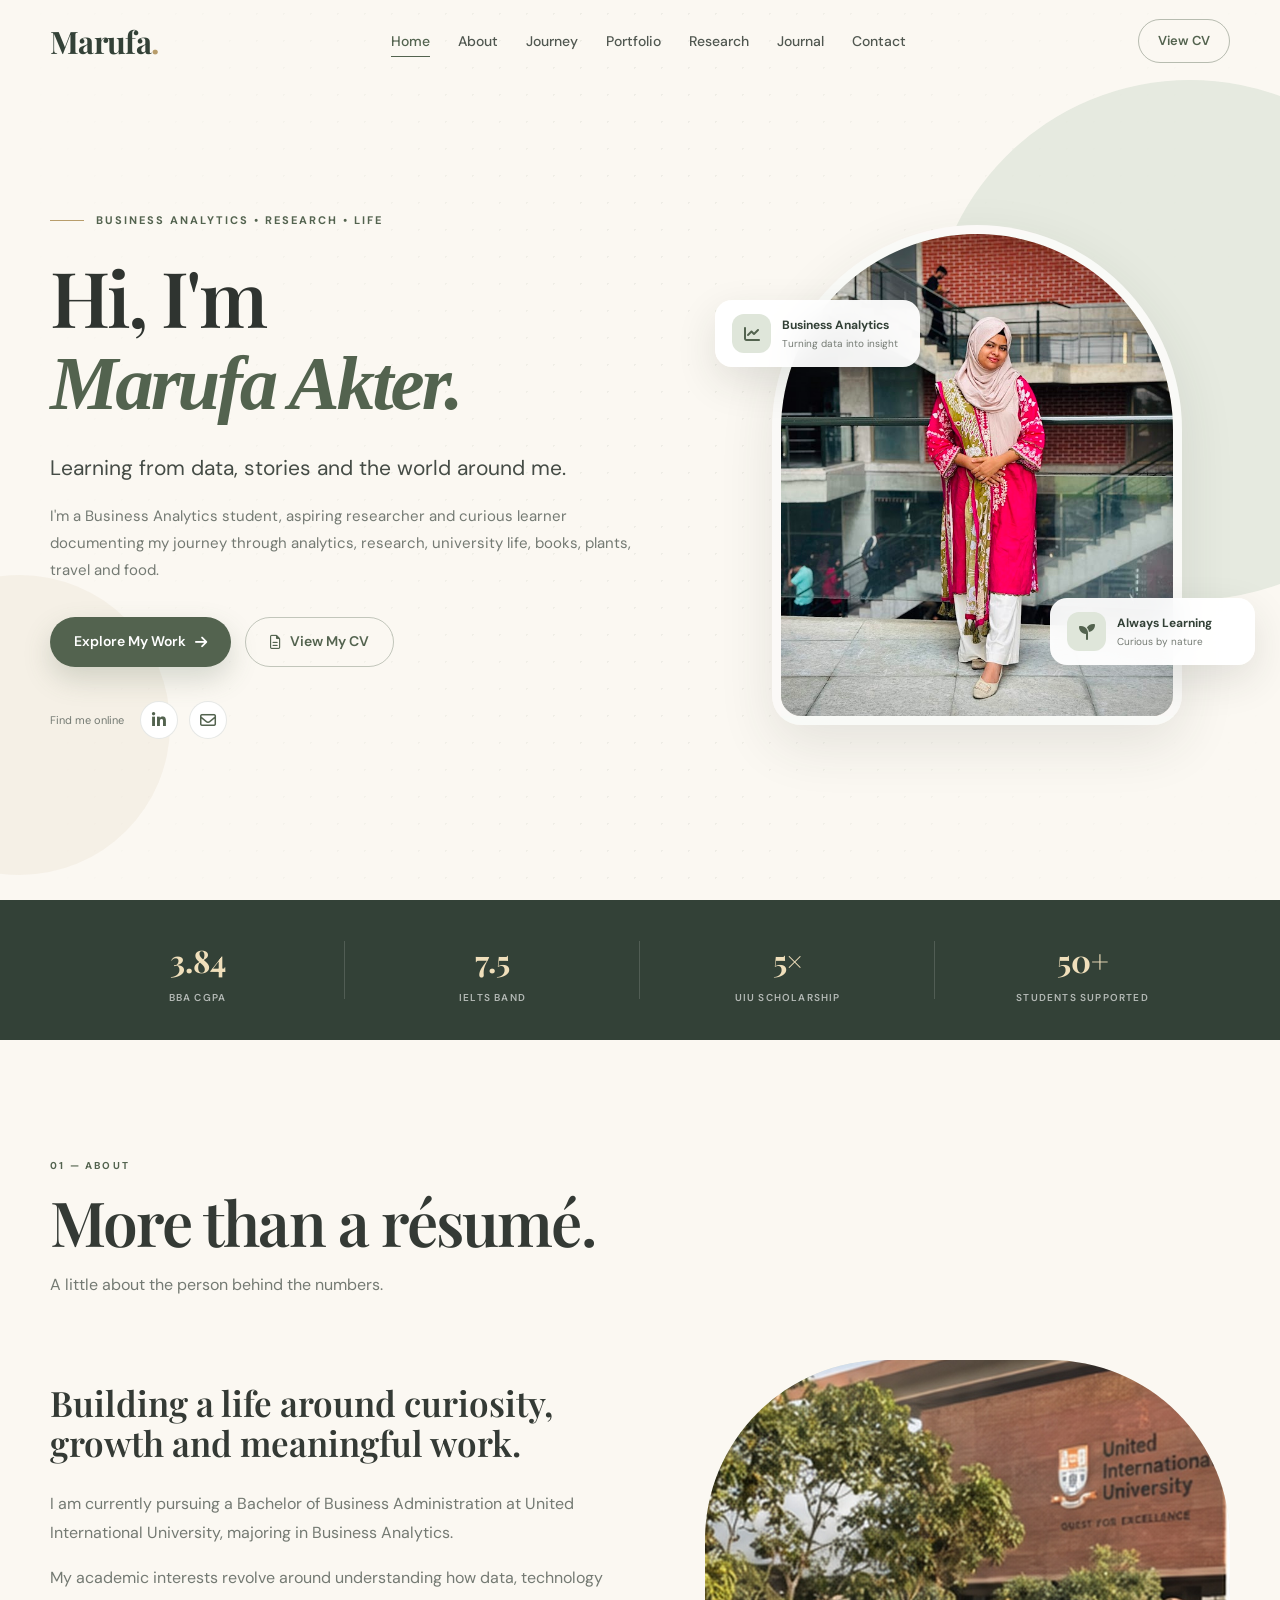
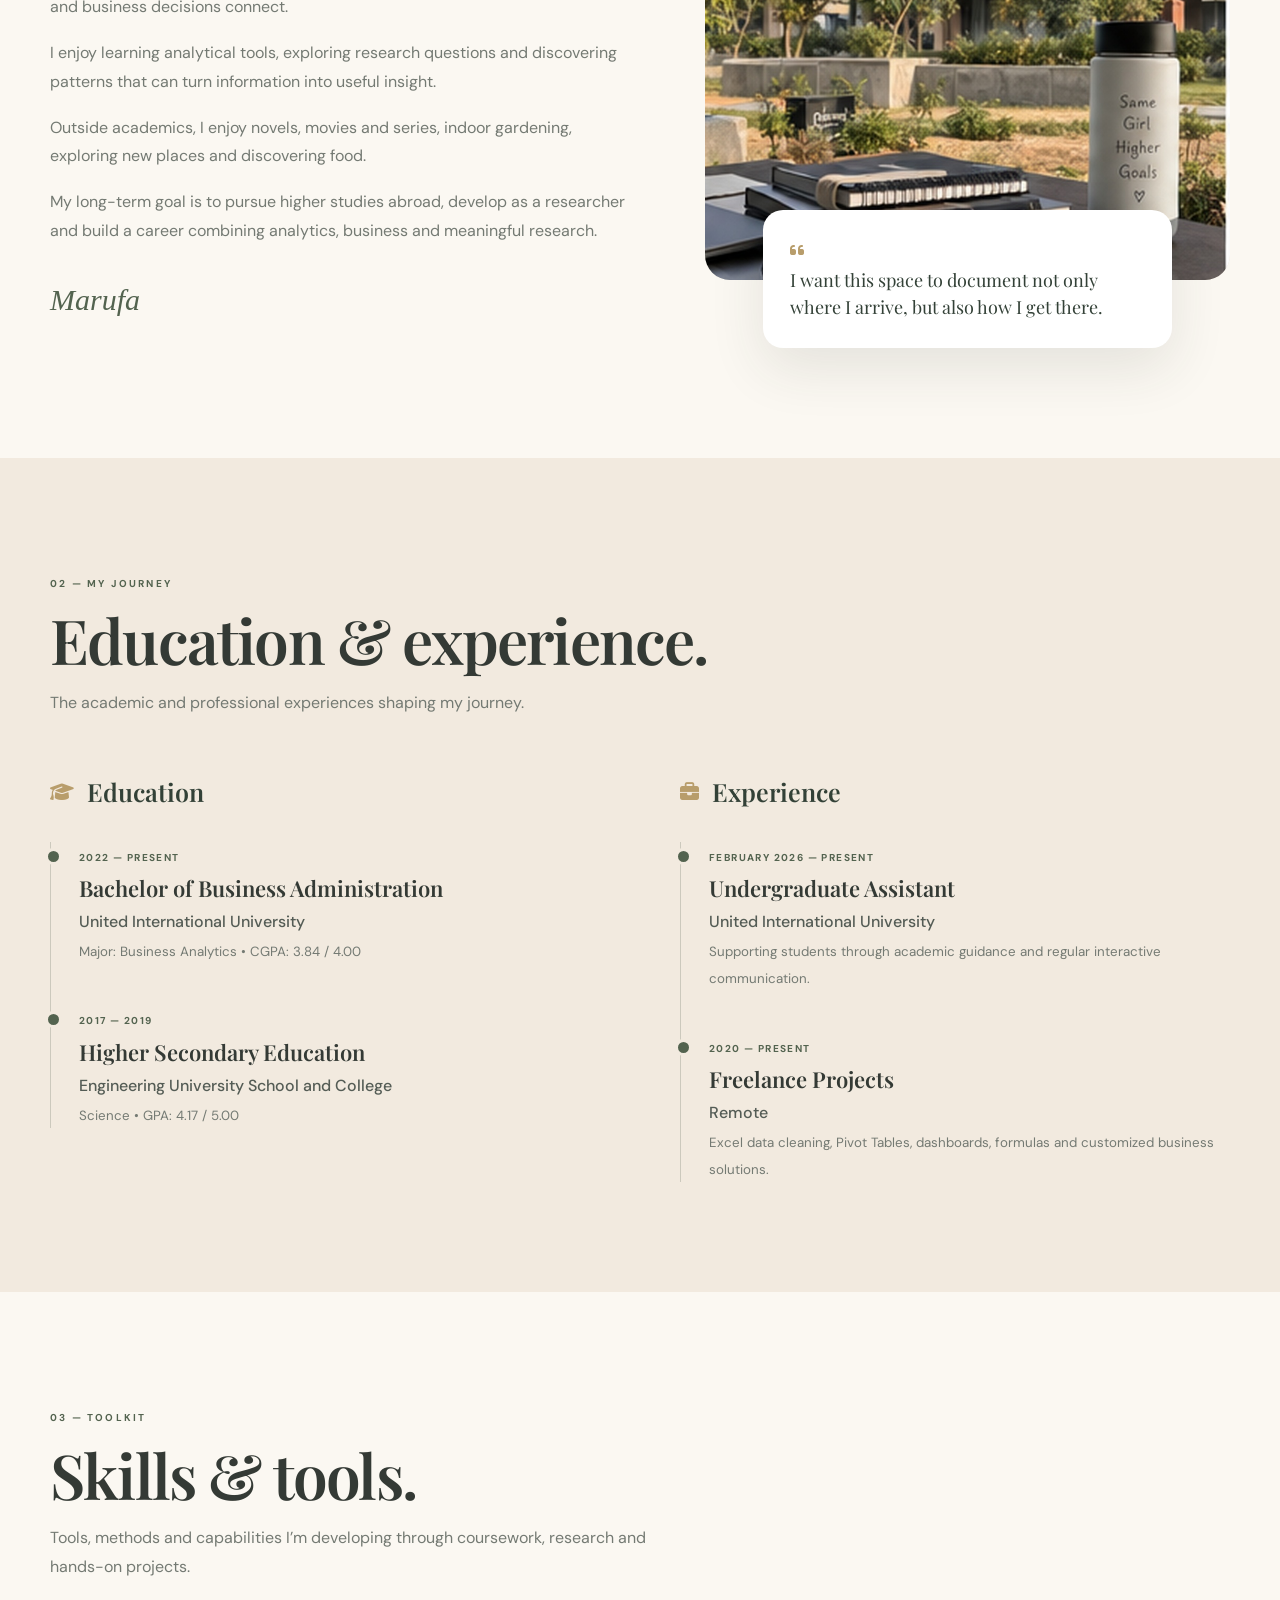
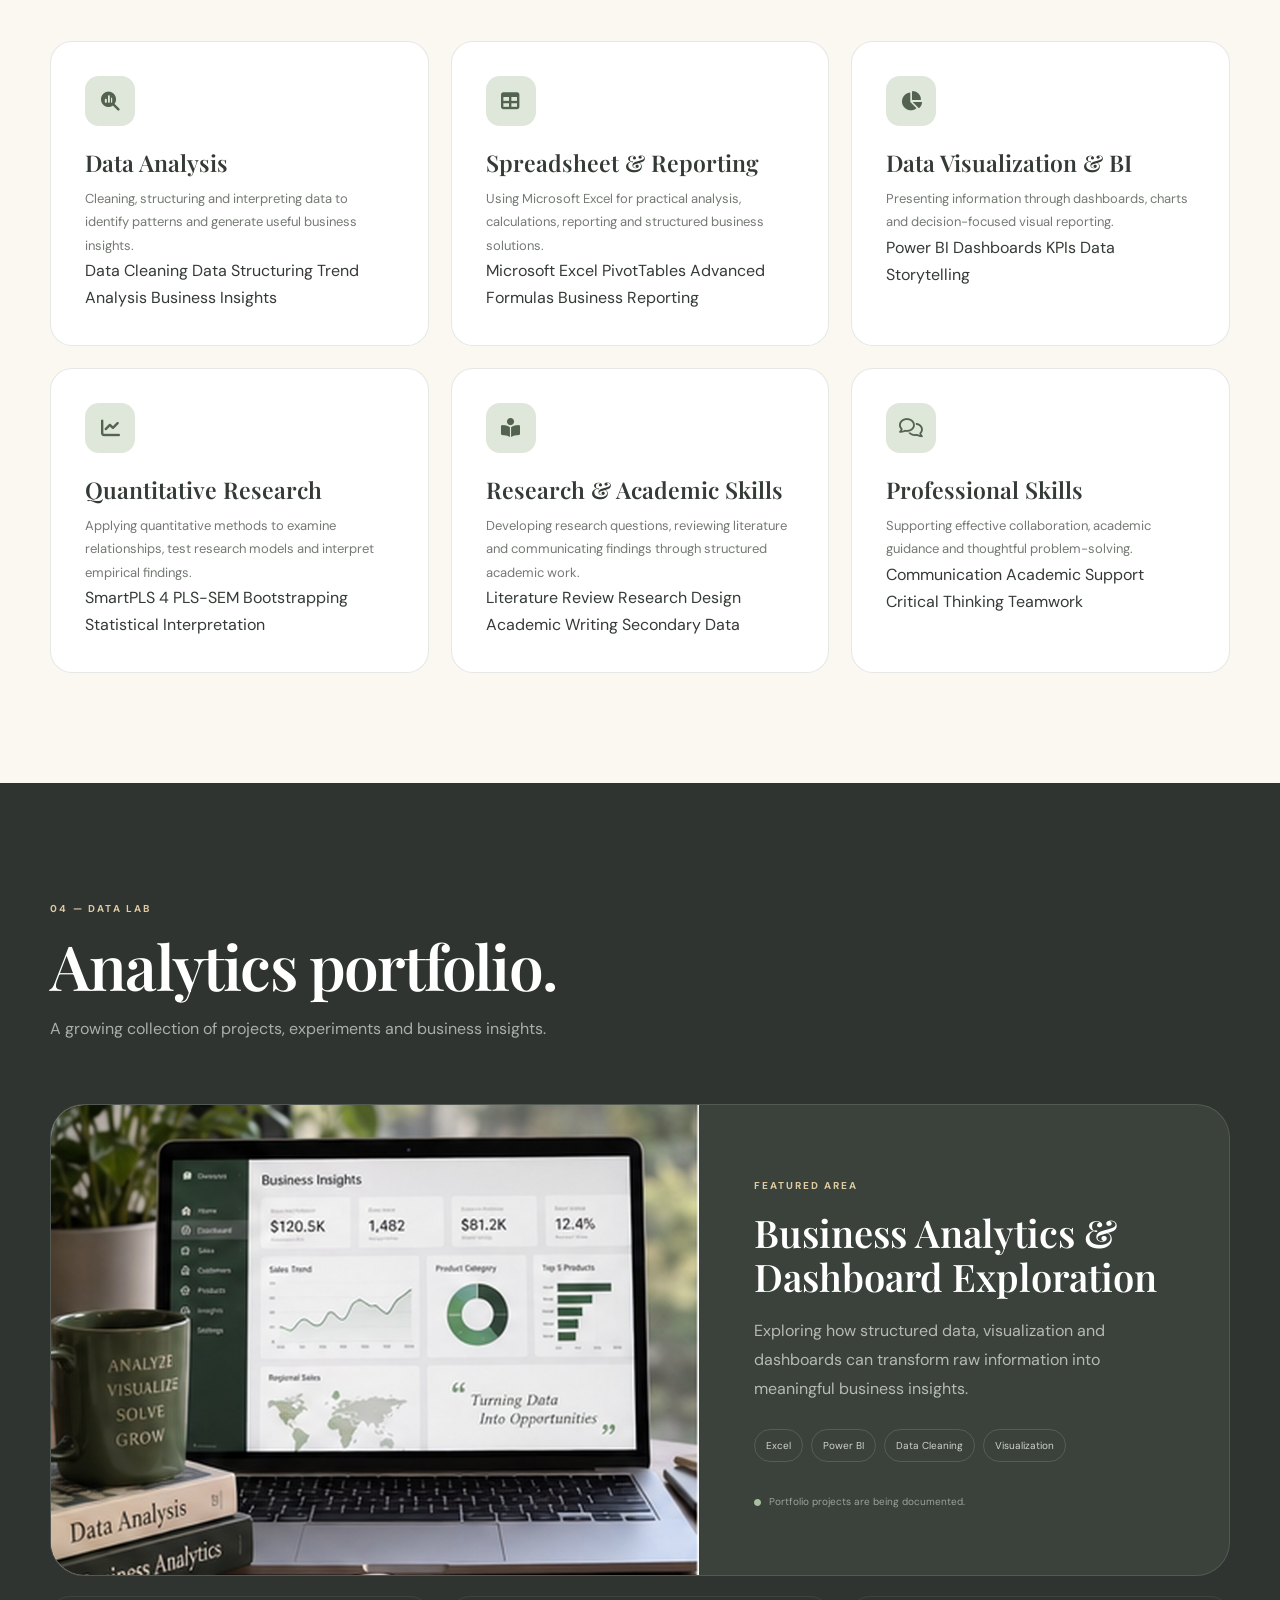
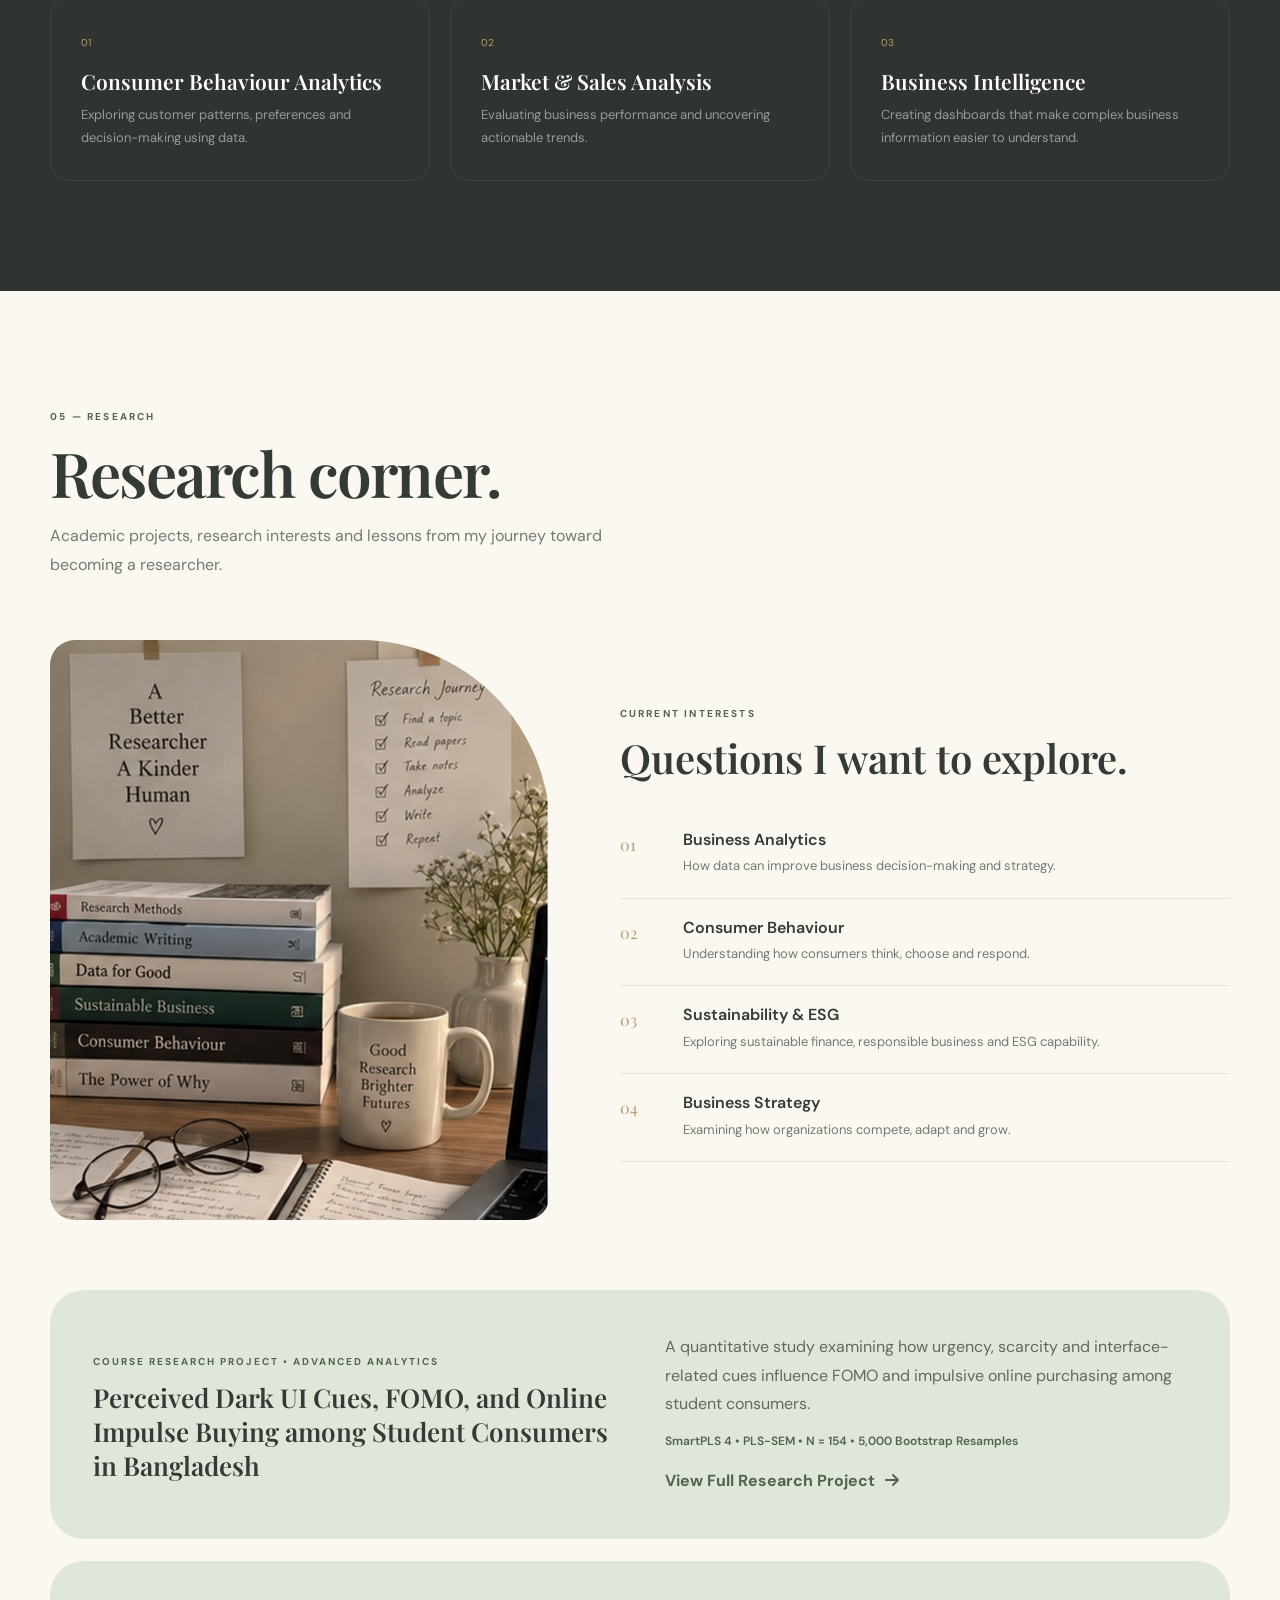
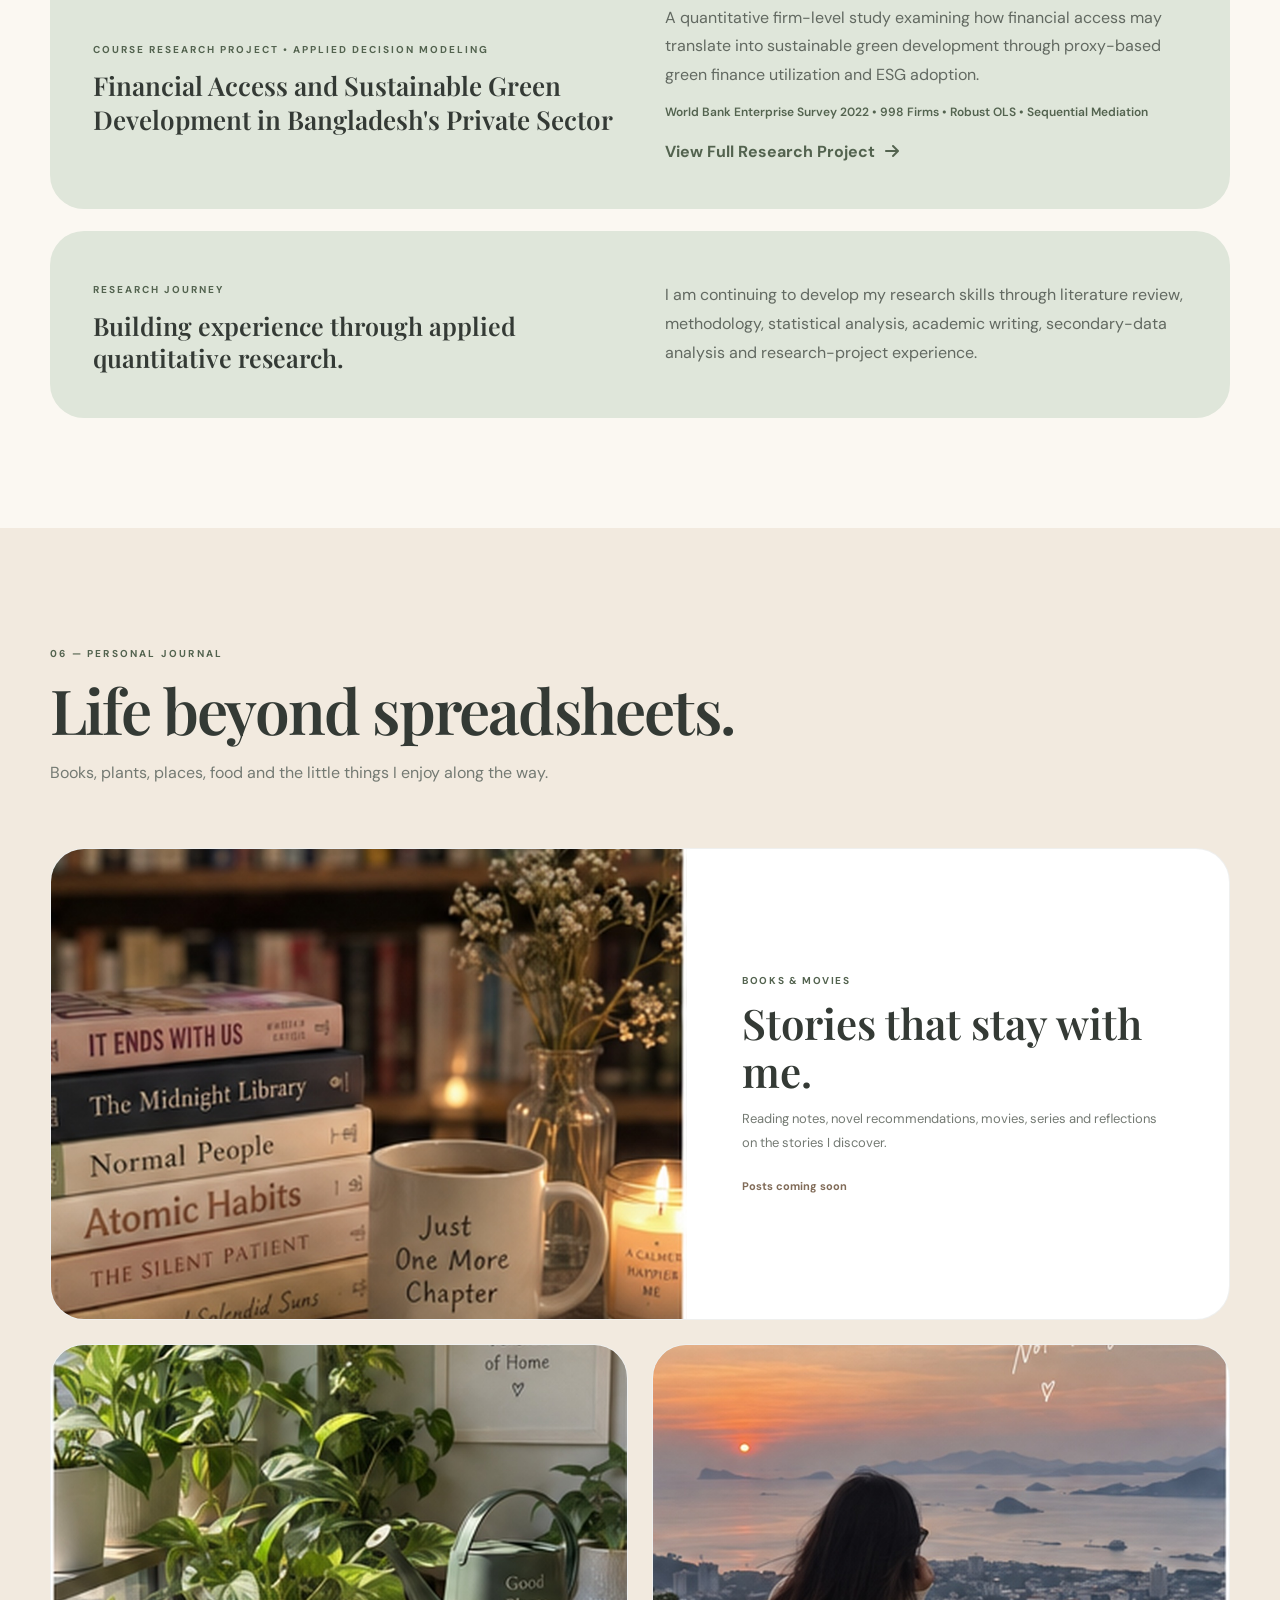
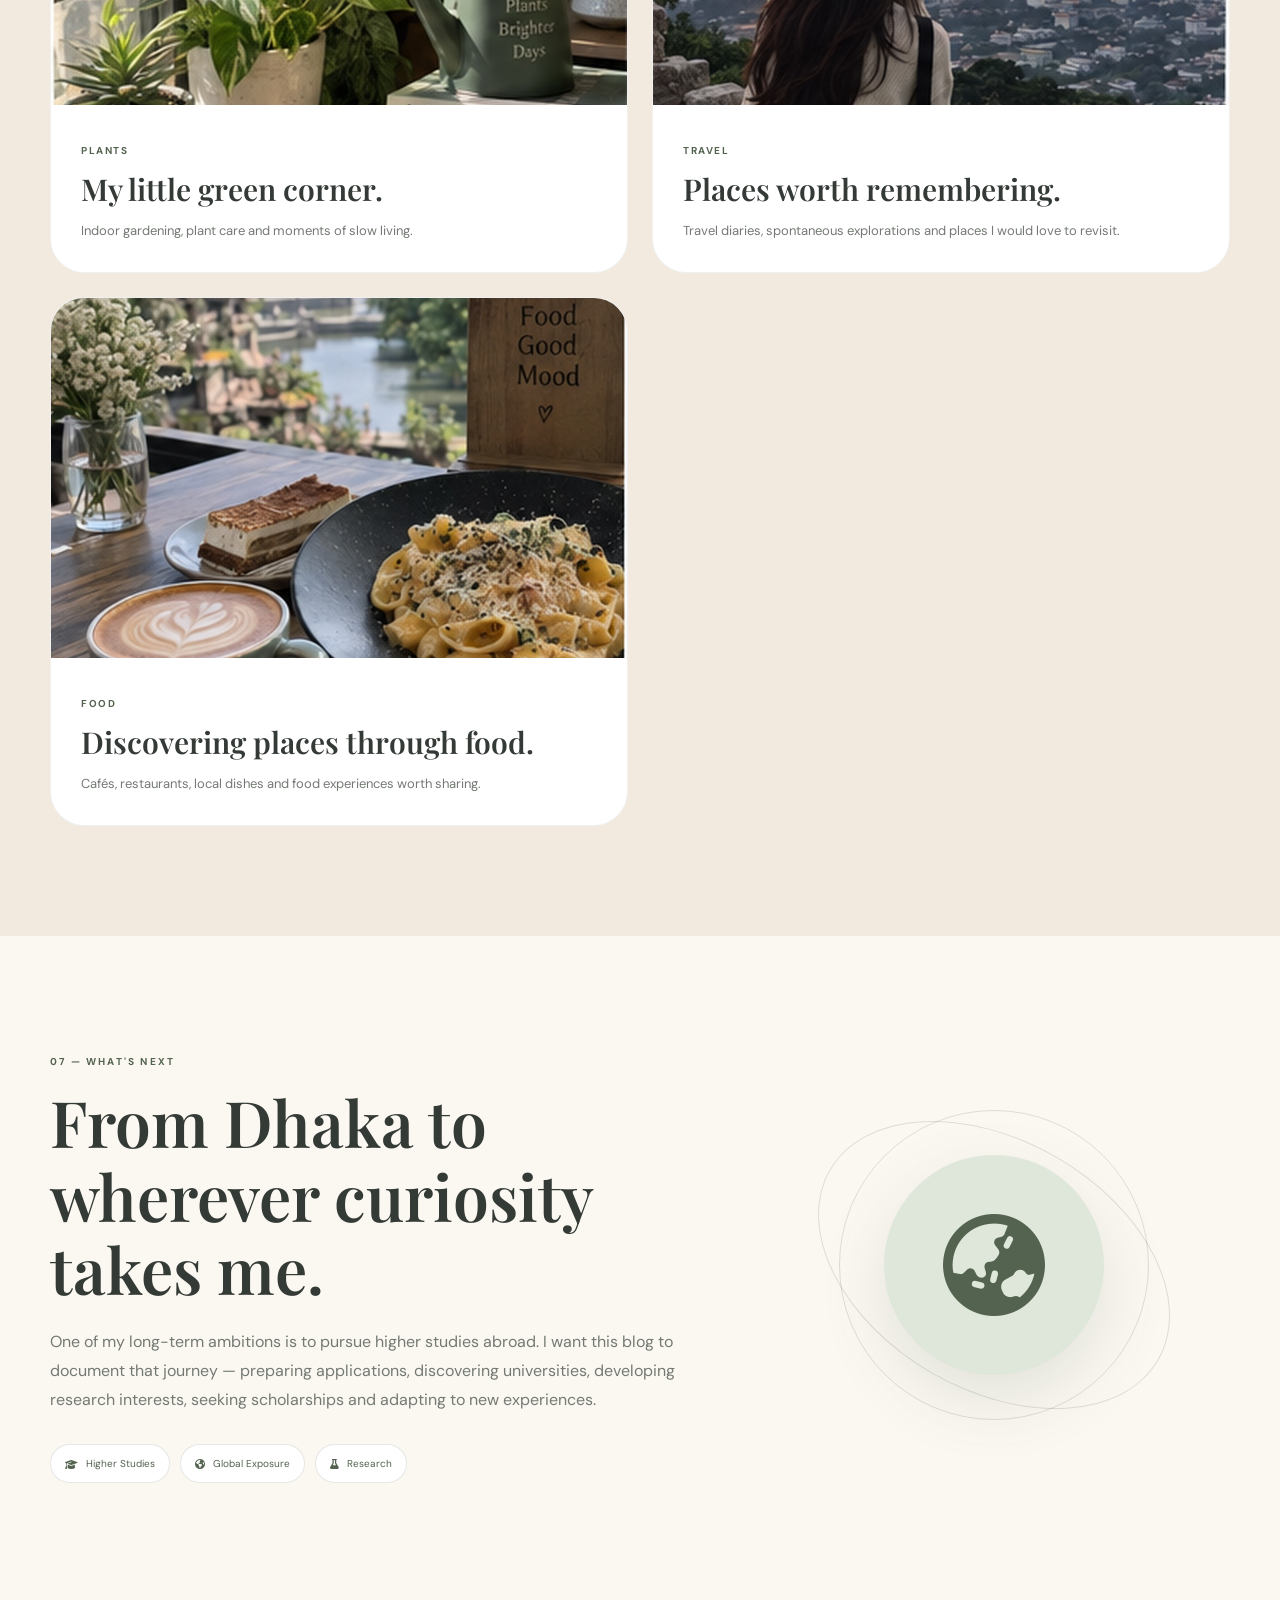
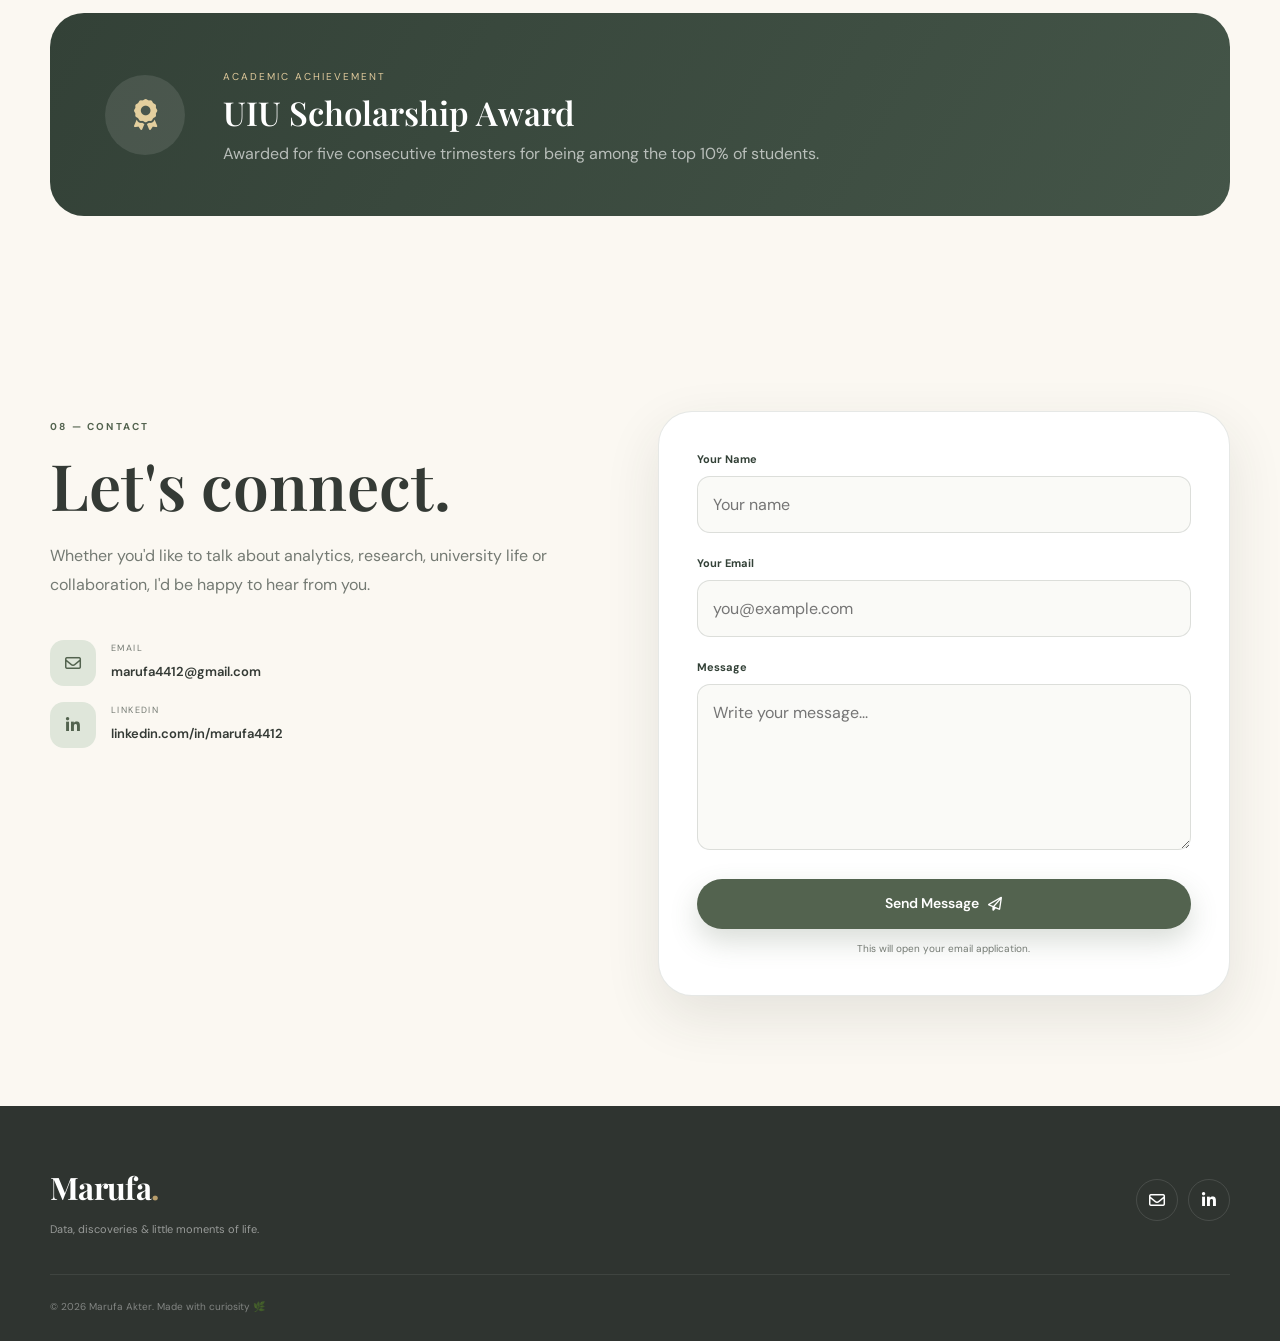
==== commit 65facc25: "Update index.html" ====
--- a/index.html
+++ b/index.html
@@ -2,7 +2,6 @@
 <html lang="en">
 
 <head>
-
     <meta charset="UTF-8">
 
     <meta
@@ -29,9 +28,7 @@
         Marufa Akter | Data, Research & Life
     </title>
 
-
     <!-- Google Fonts -->
-
     <link
         rel="preconnect"
         href="https://fonts.googleapis.com"
@@ -48,27 +45,21 @@
         rel="stylesheet"
     >
 
-
     <!-- Font Awesome -->
-
     <link
         rel="stylesheet"
         href="https://cdnjs.cloudflare.com/ajax/libs/font-awesome/6.6.0/css/all.min.css"
     >
 
-
     <!-- Main CSS -->
-
     <link
         rel="stylesheet"
         href="style.css"
     >
-
 </head>
 
 
 <body>
-
 
     <!-- =================================
          HEADER
@@ -78,11 +69,7 @@
 
         <nav class="navbar container">
 
-
-            <a
-                href="#home"
-                class="logo"
-            >
+            <a href="#home" class="logo">
                 Marufa<span>.</span>
             </a>
 
@@ -92,9 +79,7 @@
                 id="menuToggle"
                 aria-label="Open navigation menu"
             >
-
                 <i class="fa-solid fa-bars"></i>
-
             </button>
 
 
@@ -104,45 +89,31 @@
             >
 
                 <li>
-                    <a href="#home">
-                        Home
-                    </a>
+                    <a href="#home">Home</a>
                 </li>
 
                 <li>
-                    <a href="#about">
-                        About
-                    </a>
+                    <a href="#about">About</a>
                 </li>
 
                 <li>
-                    <a href="#journey">
-                        Journey
-                    </a>
+                    <a href="#journey">Journey</a>
                 </li>
 
                 <li>
-                    <a href="#portfolio">
-                        Portfolio
-                    </a>
+                    <a href="#portfolio">Portfolio</a>
                 </li>
 
                 <li>
-                    <a href="#research">
-                        Research
-                    </a>
+                    <a href="#research">Research</a>
                 </li>
 
                 <li>
-                    <a href="#journal">
-                        Journal
-                    </a>
+                    <a href="#journal">Journal</a>
                 </li>
 
                 <li>
-                    <a href="#contact">
-                        Contact
-                    </a>
+                    <a href="#contact">Contact</a>
                 </li>
 
             </ul>
@@ -154,9 +125,7 @@
                 rel="noopener"
                 class="nav-cv-btn desktop-cv"
             >
-
                 View CV
-
             </a>
 
         </nav>
@@ -166,7 +135,6 @@
 
 
     <main>
-
 
         <!-- =================================
              HERO
@@ -177,22 +145,14 @@
             class="hero"
         >
 
-
-            <div
-                class="hero-decoration hero-decoration-one"
-            ></div>
-
-            <div
-                class="hero-decoration hero-decoration-two"
-            ></div>
+            <div class="hero-decoration hero-decoration-one"></div>
+            <div class="hero-decoration hero-decoration-two"></div>
 
 
             <div class="container hero-container">
 
-
                 <div class="hero-content reveal">
 
-
                     <div class="eyebrow">
 
                         <span></span>
@@ -203,21 +163,17 @@
 
 
                     <h1>
-
                         Hi, I'm
 
                         <span>
                             Marufa Akter.
                         </span>
-
                     </h1>
 
 
                     <h2>
-
                         Learning from data,
                         stories and the world around me.
-
                     </h2>
 
 
@@ -234,16 +190,13 @@
 
                     <div class="hero-buttons">
 
-
                         <a
                             href="#portfolio"
                             class="btn btn-primary"
                         >
-
                             Explore My Work
 
                             <i class="fa-solid fa-arrow-right"></i>
-
                         </a>
 
 
@@ -253,11 +206,9 @@
                             rel="noopener"
                             class="btn btn-secondary"
                         >
-
                             <i class="fa-regular fa-file-lines"></i>
 
                             View My CV
-
                         </a>
 
                     </div>
@@ -276,9 +227,7 @@
                             rel="noopener"
                             aria-label="LinkedIn"
                         >
-
                             <i class="fa-brands fa-linkedin-in"></i>
-
                         </a>
 
 
@@ -286,9 +235,7 @@
                             href="mailto:marufa4412@gmail.com"
                             aria-label="Email"
                         >
-
                             <i class="fa-regular fa-envelope"></i>
-
                         </a>
 
                     </div>
@@ -299,9 +246,7 @@
 
                 <div class="hero-visual reveal">
 
-
                     <div class="profile-frame">
-
 
                         <div class="profile-fallback">
                             MA
@@ -318,14 +263,10 @@
 
 
 
-                    <div
-                        class="floating-card floating-card-one"
-                    >
+                    <div class="floating-card floating-card-one">
 
                         <div class="floating-icon">
-
                             <i class="fa-solid fa-chart-line"></i>
-
                         </div>
 
                         <div>
@@ -341,17 +282,12 @@
                         </div>
 
                     </div>
-                    
-
-
-                    <div
-                        class="floating-card floating-card-two"
-                    >
+
+
+                    <div class="floating-card floating-card-two">
 
                         <div class="floating-icon">
-
                             <i class="fa-solid fa-seedling"></i>
-
                         </div>
 
                         <div>
@@ -383,7 +319,6 @@
         <section class="intro-strip">
 
             <div class="container intro-grid">
-
 
                 <div class="intro-item reveal">
 
@@ -453,7 +388,6 @@
 
             <div class="container">
 
-
                 <div class="section-heading reveal">
 
                     <span class="section-label">
@@ -467,10 +401,8 @@
 
 
                     <p>
-
                         A little about the person
                         behind the numbers.
-
                     </p>
 
                 </div>
@@ -479,66 +411,52 @@
 
                 <div class="about-grid">
 
-
                     <div class="about-story reveal">
 
-
                         <h3>
-
                             Building a life around
                             curiosity, growth and
                             meaningful work.
-
                         </h3>
 
 
                         <p>
-
                             I am currently pursuing a
                             Bachelor of Business Administration
                             at United International University,
                             majoring in Business Analytics.
-
                         </p>
 
 
                         <p>
-
                             My academic interests revolve around
                             understanding how data, technology
                             and business decisions connect.
-
                         </p>
 
 
                         <p>
-
                             I enjoy learning analytical tools,
                             exploring research questions and
                             discovering patterns that can turn
                             information into useful insight.
-
                         </p>
 
 
                         <p>
-
                             Outside academics, I enjoy novels,
                             movies and series, indoor gardening,
                             exploring new places and discovering
                             food.
-
                         </p>
 
 
                         <p>
-
                             My long-term goal is to pursue
                             higher studies abroad, develop as
                             a researcher and build a career
                             combining analytics, business and
                             meaningful research.
-
                         </p>
 
 
@@ -552,9 +470,7 @@
 
                     <div class="about-image-card reveal">
 
-
                         <div class="image-placeholder">
-
 
                             <span class="fallback-label">
                                 My Study Life
@@ -572,16 +488,13 @@
 
                         <div class="mini-quote">
 
-
                             <i class="fa-solid fa-quote-left"></i>
 
 
                             <p>
-
                                 I want this space to document
                                 not only where I arrive,
                                 but also how I get there.
-
                             </p>
 
                         </div>
@@ -607,7 +520,6 @@
 
             <div class="container">
 
-
                 <div class="section-heading reveal">
 
                     <span class="section-label">
@@ -621,10 +533,8 @@
 
 
                     <p>
-
                         The academic and professional
                         experiences shaping my journey.
-
                     </p>
 
                 </div>
@@ -633,10 +543,8 @@
 
                 <div class="journey-grid">
 
-
                     <div class="journey-column reveal">
 
-
                         <h3>
 
                             <i class="fa-solid fa-graduation-cap"></i>
@@ -648,9 +556,7 @@
 
                         <div class="timeline">
 
-
                             <div class="timeline-item">
-
 
                                 <span class="timeline-year">
                                     2022 — Present
@@ -658,25 +564,19 @@
 
 
                                 <h4>
-
                                     Bachelor of
                                     Business Administration
-
                                 </h4>
 
 
                                 <p>
-
                                     United International University
-
                                 </p>
 
 
                                 <small>
-
                                     Major: Business Analytics
                                     • CGPA: 3.84 / 4.00
-
                                 </small>
 
                             </div>
@@ -684,7 +584,6 @@
 
 
                             <div class="timeline-item">
-
 
                                 <span class="timeline-year">
                                     2017 — 2019
@@ -697,18 +596,14 @@
 
 
                                 <p>
-
                                     Engineering University
                                     School and College
-
                                 </p>
 
 
                                 <small>
-
                                     Science
                                     • GPA: 4.17 / 5.00
-
                                 </small>
 
                             </div>
@@ -721,7 +616,6 @@
 
                     <div class="journey-column reveal">
 
-
                         <h3>
 
                             <i class="fa-solid fa-briefcase"></i>
@@ -733,14 +627,10 @@
 
                         <div class="timeline">
 
-
                             <div class="timeline-item">
 
-
                                 <span class="timeline-year">
-
                                     February 2026 — Present
-
                                 </span>
 
 
@@ -755,11 +645,9 @@
 
 
                                 <small>
-
                                     Supporting students through
                                     academic guidance and regular
                                     interactive communication.
-
                                 </small>
 
                             </div>
@@ -767,7 +655,6 @@
 
 
                             <div class="timeline-item">
-
 
                                 <span class="timeline-year">
                                     2020 — Present
@@ -785,12 +672,10 @@
 
 
                                 <small>
-
                                     Excel data cleaning,
                                     Pivot Tables, dashboards,
                                     formulas and customized
                                     business solutions.
-
                                 </small>
 
                             </div>
@@ -815,7 +700,6 @@
 
             <div class="container">
 
-
                 <div class="section-heading reveal">
 
                     <span class="section-label">
@@ -824,15 +708,13 @@
 
 
                     <h2>
-                        Skills I'm developing.
+                        Skills &amp; tools.
                     </h2>
 
 
                     <p>
-
-                        My current analytical,
-                        technical and professional toolkit.
-
+                        Tools, methods and capabilities I’m developing
+                        through coursework, research and hands-on projects.
                     </p>
 
                 </div>
@@ -841,122 +723,216 @@
 
                 <div class="skills-grid">
 
-
+                    <!-- Data Analysis -->
                     <article class="skill-card reveal">
 
-                        <i class="fa-solid fa-chart-column"></i>
+                        <div class="skill-icon">
+                            <i class="fa-solid fa-magnifying-glass-chart"></i>
+                        </div>
+
 
                         <h3>
                             Data Analysis
                         </h3>
 
+
                         <p>
-
-                            Cleaning, structuring and
-                            interpreting data to generate
-                            useful business insights.
-
-                        </p>
+                            Cleaning, structuring and interpreting data
+                            to identify patterns and generate useful
+                            business insights.
+                        </p>
+
+
+                        <div class="skill-tags">
+
+                            <span>Data Cleaning</span>
+
+                            <span>Data Structuring</span>
+
+                            <span>Trend Analysis</span>
+
+                            <span>Business Insights</span>
+
+                        </div>
 
                     </article>
 
 
 
+                    <!-- Spreadsheet & Reporting -->
                     <article class="skill-card reveal">
 
-                        <i class="fa-solid fa-chart-pie"></i>
+                        <div class="skill-icon">
+                            <i class="fa-solid fa-table"></i>
+                        </div>
+
 
                         <h3>
-                            Power BI
+                            Spreadsheet &amp; Reporting
                         </h3>
 
+
                         <p>
-
-                            Developing dashboards and
-                            communicating information through
-                            effective visualization.
-
-                        </p>
+                            Using Microsoft Excel for practical analysis,
+                            calculations, reporting and structured
+                            business solutions.
+                        </p>
+
+
+                        <div class="skill-tags">
+
+                            <span>Microsoft Excel</span>
+
+                            <span>PivotTables</span>
+
+                            <span>Advanced Formulas</span>
+
+                            <span>Business Reporting</span>
+
+                        </div>
 
                     </article>
 
 
 
+                    <!-- Data Visualization -->
                     <article class="skill-card reveal">
 
-                        <i class="fa-solid fa-table"></i>
+                        <div class="skill-icon">
+                            <i class="fa-solid fa-chart-pie"></i>
+                        </div>
+
 
                         <h3>
-                            Microsoft Excel
+                            Data Visualization &amp; BI
                         </h3>
 
+
                         <p>
-
-                            Data cleaning, formulas,
-                            Pivot Tables, reporting and
-                            analytical solutions.
-
-                        </p>
+                            Presenting information through dashboards,
+                            charts and decision-focused visual reporting.
+                        </p>
+
+
+                        <div class="skill-tags">
+
+                            <span>Power BI</span>
+
+                            <span>Dashboards</span>
+
+                            <span>KPIs</span>
+
+                            <span>Data Storytelling</span>
+
+                        </div>
 
                     </article>
 
 
 
+                    <!-- Quantitative Research -->
                     <article class="skill-card reveal">
 
-                        <i class="fa-solid fa-magnifying-glass-chart"></i>
+                        <div class="skill-icon">
+                            <i class="fa-solid fa-chart-line"></i>
+                        </div>
+
 
                         <h3>
-                            Research
+                            Quantitative Research
                         </h3>
 
+
                         <p>
-
-                            Literature exploration,
-                            research thinking and
-                            academic analysis.
-
-                        </p>
+                            Applying quantitative methods to examine
+                            relationships, test research models and
+                            interpret empirical findings.
+                        </p>
+
+
+                        <div class="skill-tags">
+
+                            <span>SmartPLS 4</span>
+
+                            <span>PLS-SEM</span>
+
+                            <span>Bootstrapping</span>
+
+                            <span>Statistical Interpretation</span>
+
+                        </div>
 
                     </article>
 
 
 
+                    <!-- Research Skills -->
                     <article class="skill-card reveal">
 
-                        <i class="fa-regular fa-comments"></i>
+                        <div class="skill-icon">
+                            <i class="fa-solid fa-book-open-reader"></i>
+                        </div>
+
 
                         <h3>
-                            Communication
+                            Research &amp; Academic Skills
                         </h3>
 
+
                         <p>
-
-                            Academic support,
-                            teamwork and effective
-                            interpersonal communication.
-
-                        </p>
+                            Developing research questions, reviewing
+                            literature and communicating findings through
+                            structured academic work.
+                        </p>
+
+
+                        <div class="skill-tags">
+
+                            <span>Literature Review</span>
+
+                            <span>Research Design</span>
+
+                            <span>Academic Writing</span>
+
+                            <span>Secondary Data</span>
+
+                        </div>
 
                     </article>
 
 
 
+                    <!-- Professional Skills -->
                     <article class="skill-card reveal">
 
-                        <i class="fa-regular fa-lightbulb"></i>
+                        <div class="skill-icon">
+                            <i class="fa-regular fa-comments"></i>
+                        </div>
+
 
                         <h3>
-                            Critical Thinking
+                            Professional Skills
                         </h3>
 
+
                         <p>
-
-                            Evaluating information and
-                            approaching problems from
-                            analytical perspectives.
-
-                        </p>
+                            Supporting effective collaboration,
+                            academic guidance and thoughtful
+                            problem-solving.
+                        </p>
+
+
+                        <div class="skill-tags">
+
+                            <span>Communication</span>
+
+                            <span>Academic Support</span>
+
+                            <span>Critical Thinking</span>
+
+                            <span>Teamwork</span>
+
+                        </div>
 
                     </article>
 
@@ -979,10 +955,7 @@
 
             <div class="container">
 
-
-                <div
-                    class="section-heading heading-light reveal"
-                >
+                <div class="section-heading heading-light reveal">
 
                     <span class="section-label">
                         04 — Data Lab
@@ -995,11 +968,9 @@
 
 
                     <p>
-
                         A growing collection of
                         projects, experiments and
                         business insights.
-
                     </p>
 
                 </div>
@@ -1008,9 +979,7 @@
 
                 <div class="featured-project reveal">
 
-
                     <div class="project-image">
-
 
                         <span class="fallback-label">
                             Analytics Project
@@ -1029,27 +998,22 @@
 
                     <div class="project-content">
 
-
                         <span class="project-type">
                             Featured Area
                         </span>
 
 
                         <h3>
-
                             Business Analytics &
                             Dashboard Exploration
-
                         </h3>
 
 
                         <p>
-
                             Exploring how structured data,
                             visualization and dashboards can
                             transform raw information into
                             meaningful business insights.
-
                         </p>
 
 
@@ -1091,7 +1055,6 @@
 
                 <div class="future-projects">
 
-
                     <article class="future-card reveal">
 
                         <span>
@@ -1103,11 +1066,9 @@
                         </h3>
 
                         <p>
-
                             Exploring customer patterns,
                             preferences and decision-making
                             using data.
-
                         </p>
 
                     </article>
@@ -1125,10 +1086,8 @@
                         </h3>
 
                         <p>
-
                             Evaluating business performance
                             and uncovering actionable trends.
-
                         </p>
 
                     </article>
@@ -1146,11 +1105,9 @@
                         </h3>
 
                         <p>
-
                             Creating dashboards that make
                             complex business information
                             easier to understand.
-
                         </p>
 
                     </article>
@@ -1174,9 +1131,7 @@
 
             <div class="container">
 
-
                 <div class="section-heading reveal">
-
 
                     <span class="section-label">
                         05 — Research
@@ -1189,24 +1144,18 @@
 
 
                     <p>
-
                         Academic projects, research interests
                         and lessons from my journey toward
                         becoming a researcher.
-
                     </p>
 
                 </div>
 
 
 
-                <!-- Research interests -->
-
                 <div class="research-layout">
 
-
                     <div class="research-image reveal">
-
 
                         <span class="fallback-label">
                             Research & Reading
@@ -1225,7 +1174,6 @@
 
                     <div class="research-content reveal">
 
-
                         <span class="tiny-label">
                             Current Interests
                         </span>
@@ -1239,7 +1187,6 @@
 
                         <div class="interest-list">
 
-
                             <div class="interest-item">
 
                                 <span>
@@ -1253,11 +1200,9 @@
                                     </h4>
 
                                     <p>
-
                                         How data can improve
                                         business decision-making
                                         and strategy.
-
                                     </p>
 
                                 </div>
@@ -1279,11 +1224,9 @@
                                     </h4>
 
                                     <p>
-
                                         Understanding how
                                         consumers think,
                                         choose and respond.
-
                                     </p>
 
                                 </div>
@@ -1305,11 +1248,9 @@
                                     </h4>
 
                                     <p>
-
                                         Exploring sustainable
                                         finance, responsible
                                         business and ESG capability.
-
                                     </p>
 
                                 </div>
@@ -1331,11 +1272,9 @@
                                     </h4>
 
                                     <p>
-
                                         Examining how
                                         organizations compete,
                                         adapt and grow.
-
                                     </p>
 
                                 </div>
@@ -1350,9 +1289,7 @@
 
 
 
-                <!-- =================================
-                     RESEARCH PROJECT 1
-                ================================== -->
+                <!-- Research Project 1 -->
 
                 <a
                     href="research/dark-ui-fomo/index.html"
@@ -1364,15 +1301,11 @@
                     aria-label="View Dark UI and FOMO research project"
                 >
 
-
                     <div>
 
-
                         <span>
-
                             Course Research Project
                             • Advanced Analytics
-
                         </span>
 
 
@@ -1383,12 +1316,10 @@
                                 margin-top: 8px;
                             "
                         >
-
                             Perceived Dark UI Cues,
                             FOMO, and Online Impulse
                             Buying among Student
                             Consumers in Bangladesh
-
                         </h3>
 
                     </div>
@@ -1397,15 +1328,12 @@
 
                     <div>
 
-
                         <p>
-
                             A quantitative study examining
                             how urgency, scarcity and
                             interface-related cues influence
                             FOMO and impulsive online
                             purchasing among student consumers.
-
                         </p>
 
 
@@ -1417,12 +1345,10 @@
                                 color: #53634f;
                             "
                         >
-
                             SmartPLS 4
                             • PLS-SEM
                             • N = 154
                             • 5,000 Bootstrap Resamples
-
                         </p>
 
 
@@ -1433,14 +1359,12 @@
                                 color: #53634f;
                             "
                         >
-
                             View Full Research Project
 
                             <i
                                 class="fa-solid fa-arrow-right"
                                 style="margin-left: 6px;"
                             ></i>
-
                         </p>
 
                     </div>
@@ -1449,9 +1373,7 @@
 
 
 
-                <!-- =================================
-                     RESEARCH PROJECT 2
-                ================================== -->
+                <!-- Research Project 2 -->
 
                 <a
                     href="research/financial-access-green-development/index.html"
@@ -1464,15 +1386,11 @@
                     aria-label="View Financial Access and Sustainable Green Development research project"
                 >
 
-
                     <div>
 
-
                         <span>
-
                             Course Research Project
                             • Applied Decision Modeling
-
                         </span>
 
 
@@ -1483,11 +1401,9 @@
                                 margin-top: 8px;
                             "
                         >
-
                             Financial Access and
                             Sustainable Green Development
                             in Bangladesh's Private Sector
-
                         </h3>
 
                     </div>
@@ -1496,16 +1412,13 @@
 
                     <div>
 
-
                         <p>
-
                             A quantitative firm-level study
                             examining how financial access
                             may translate into sustainable
                             green development through
                             proxy-based green finance
                             utilization and ESG adoption.
-
                         </p>
 
 
@@ -1517,12 +1430,10 @@
                                 color: #53634f;
                             "
                         >
-
                             World Bank Enterprise Survey 2022
                             • 998 Firms
                             • Robust OLS
                             • Sequential Mediation
-
                         </p>
 
 
@@ -1533,14 +1444,12 @@
                                 color: #53634f;
                             "
                         >
-
                             View Full Research Project
 
                             <i
                                 class="fa-solid fa-arrow-right"
                                 style="margin-left: 6px;"
                             ></i>
-
                         </p>
 
                     </div>
@@ -1549,18 +1458,14 @@
 
 
 
-                <!-- =================================
-                     RESEARCH JOURNEY
-                ================================== -->
+                <!-- Research Journey -->
 
                 <div
                     class="research-note reveal"
                     style="margin-top: 22px;"
                 >
 
-
                     <div>
-
 
                         <span>
                             Research Journey
@@ -1574,10 +1479,8 @@
                                 margin-top: 8px;
                             "
                         >
-
                             Building experience through
                             applied quantitative research.
-
                         </h3>
 
                     </div>
@@ -1585,14 +1488,12 @@
 
 
                     <p>
-
                         I am continuing to develop my
                         research skills through literature
                         review, methodology, statistical
                         analysis, academic writing,
                         secondary-data analysis and
                         research-project experience.
-
                     </p>
 
                 </div>
@@ -1614,9 +1515,7 @@
 
             <div class="container">
 
-
                 <div class="section-heading reveal">
-
 
                     <span class="section-label">
                         06 — Personal Journal
@@ -1629,11 +1528,9 @@
 
 
                     <p>
-
                         Books, plants, places,
                         food and the little things
                         I enjoy along the way.
-
                     </p>
 
                 </div>
@@ -1642,14 +1539,9 @@
 
                 <div class="journal-grid">
 
-
-                    <article
-                        class="journal-card journal-large reveal"
-                    >
-
+                    <article class="journal-card journal-large reveal">
 
                         <div class="journal-image">
-
 
                             <span class="fallback-label">
                                 Books & Stories
@@ -1668,7 +1560,6 @@
 
                         <div class="journal-content">
 
-
                             <span class="journal-category">
                                 Books & Movies
                             </span>
@@ -1680,12 +1571,10 @@
 
 
                             <p>
-
                                 Reading notes, novel
                                 recommendations, movies,
                                 series and reflections on
                                 the stories I discover.
-
                             </p>
 
 
@@ -1701,9 +1590,7 @@
 
                     <article class="journal-card reveal">
 
-
                         <div class="journal-image small">
-
 
                             <span class="fallback-label">
                                 Green Corner
@@ -1722,7 +1609,6 @@
 
                         <div class="journal-content">
 
-
                             <span class="journal-category">
                                 Plants
                             </span>
@@ -1734,11 +1620,9 @@
 
 
                             <p>
-
                                 Indoor gardening,
                                 plant care and moments
                                 of slow living.
-
                             </p>
 
                         </div>
@@ -1749,9 +1633,7 @@
 
                     <article class="journal-card reveal">
 
-
                         <div class="journal-image small">
-
 
                             <span class="fallback-label">
                                 Exploring
@@ -1770,7 +1652,6 @@
 
                         <div class="journal-content">
 
-
                             <span class="journal-category">
                                 Travel
                             </span>
@@ -1782,12 +1663,10 @@
 
 
                             <p>
-
                                 Travel diaries,
                                 spontaneous explorations
                                 and places I would
                                 love to revisit.
-
                             </p>
 
                         </div>
@@ -1798,9 +1677,7 @@
 
                     <article class="journal-card reveal">
 
-
                         <div class="journal-image small">
-
 
                             <span class="fallback-label">
                                 Food Diaries
@@ -1819,26 +1696,21 @@
 
                         <div class="journal-content">
 
-
                             <span class="journal-category">
                                 Food
                             </span>
 
 
                             <h3>
-
                                 Discovering places
                                 through food.
-
                             </h3>
 
 
                             <p>
-
                                 Cafés, restaurants,
                                 local dishes and food
                                 experiences worth sharing.
-
                             </p>
 
                         </div>
@@ -1859,12 +1731,9 @@
 
         <section class="section global-section">
 
-
             <div class="container global-container">
 
-
                 <div class="global-content reveal">
-
 
                     <span class="section-label">
                         07 — What's Next
@@ -1872,15 +1741,12 @@
 
 
                     <h2>
-
                         From Dhaka to wherever
                         curiosity takes me.
-
                     </h2>
 
 
                     <p>
-
                         One of my long-term ambitions is
                         to pursue higher studies abroad.
 
@@ -1890,37 +1756,26 @@
                         universities, developing research
                         interests, seeking scholarships
                         and adapting to new experiences.
-
                     </p>
 
 
                     <div class="global-tags">
 
-
                         <span>
-
                             <i class="fa-solid fa-graduation-cap"></i>
-
                             Higher Studies
-
                         </span>
 
 
                         <span>
-
                             <i class="fa-solid fa-earth-americas"></i>
-
                             Global Exposure
-
                         </span>
 
 
                         <span>
-
                             <i class="fa-solid fa-flask"></i>
-
                             Research
-
                         </span>
 
                     </div>
@@ -1931,16 +1786,12 @@
 
                 <div class="global-visual reveal">
 
-
                     <div class="globe">
-
                         <i class="fa-solid fa-earth-asia"></i>
-
                     </div>
 
 
                     <span class="orbit orbit-one"></span>
-
                     <span class="orbit orbit-two"></span>
 
                 </div>
@@ -1959,19 +1810,14 @@
 
             <div class="container">
 
-
                 <div class="achievement-card reveal">
 
-
                     <div class="achievement-icon">
-
                         <i class="fa-solid fa-award"></i>
-
                     </div>
 
 
                     <div class="achievement-text">
-
 
                         <span>
                             Academic Achievement
@@ -1984,11 +1830,9 @@
 
 
                         <p>
-
                             Awarded for five consecutive
                             trimesters for being among
                             the top 10% of students.
-
                         </p>
 
                     </div>
@@ -2012,12 +1856,9 @@
 
             <div class="container">
 
-
                 <div class="contact-grid">
 
-
                     <div class="contact-copy reveal">
-
 
                         <span class="section-label">
                             08 — Contact
@@ -2030,22 +1871,17 @@
 
 
                         <p>
-
                             Whether you'd like to talk
                             about analytics, research,
                             university life or collaboration,
                             I'd be happy to hear from you.
-
                         </p>
 
 
 
                         <div class="contact-details">
 
-
-                            <a
-                                href="mailto:marufa4412@gmail.com"
-                            >
+                            <a href="mailto:marufa4412@gmail.com">
 
                                 <i class="fa-regular fa-envelope"></i>
 
@@ -2100,9 +1936,7 @@
                         id="contactForm"
                     >
 
-
                         <div class="form-group">
-
 
                             <label for="name">
                                 Your Name
@@ -2122,7 +1956,6 @@
 
                         <div class="form-group">
 
-
                             <label for="email">
                                 Your Email
                             </label>
@@ -2141,7 +1974,6 @@
 
                         <div class="form-group">
 
-
                             <label for="message">
                                 Message
                             </label>
@@ -2162,19 +1994,15 @@
                             type="submit"
                             class="btn btn-primary form-button"
                         >
-
                             Send Message
 
                             <i class="fa-regular fa-paper-plane"></i>
-
                         </button>
 
 
                         <small class="form-note">
-
                             This will open your
                             email application.
-
                         </small>
 
                     </form>
@@ -2195,28 +2023,21 @@
 
     <footer class="footer">
 
-
         <div class="container footer-content">
 
-
             <div>
-
 
                 <a
                     href="#home"
                     class="footer-logo"
                 >
-
                     Marufa<span>.</span>
-
                 </a>
 
 
                 <p>
-
                     Data, discoveries &
                     little moments of life.
-
                 </p>
 
             </div>
@@ -2224,15 +2045,12 @@
 
 
             <div class="footer-social">
-
 
                 <a
                     href="mailto:marufa4412@gmail.com"
                     aria-label="Email"
                 >
-
                     <i class="fa-regular fa-envelope"></i>
-
                 </a>
 
 
@@ -2242,9 +2060,7 @@
                     rel="noopener"
                     aria-label="LinkedIn"
                 >
-
                     <i class="fa-brands fa-linkedin-in"></i>
-
                 </a>
 
             </div>
@@ -2255,16 +2071,13 @@
 
         <div class="container copyright">
 
-
             <p>
-
                 ©
                 <span id="currentYear"></span>
 
                 Marufa Akter.
 
                 Made with curiosity 🌿
-
             </p>
 
         </div>
@@ -2278,16 +2091,13 @@
         id="backToTop"
         aria-label="Back to top"
     >
-
         <i class="fa-solid fa-arrow-up"></i>
-
     </button>
 
 
 
     <script src="script.js"></script>
 
-
 </body>
 
 </html>
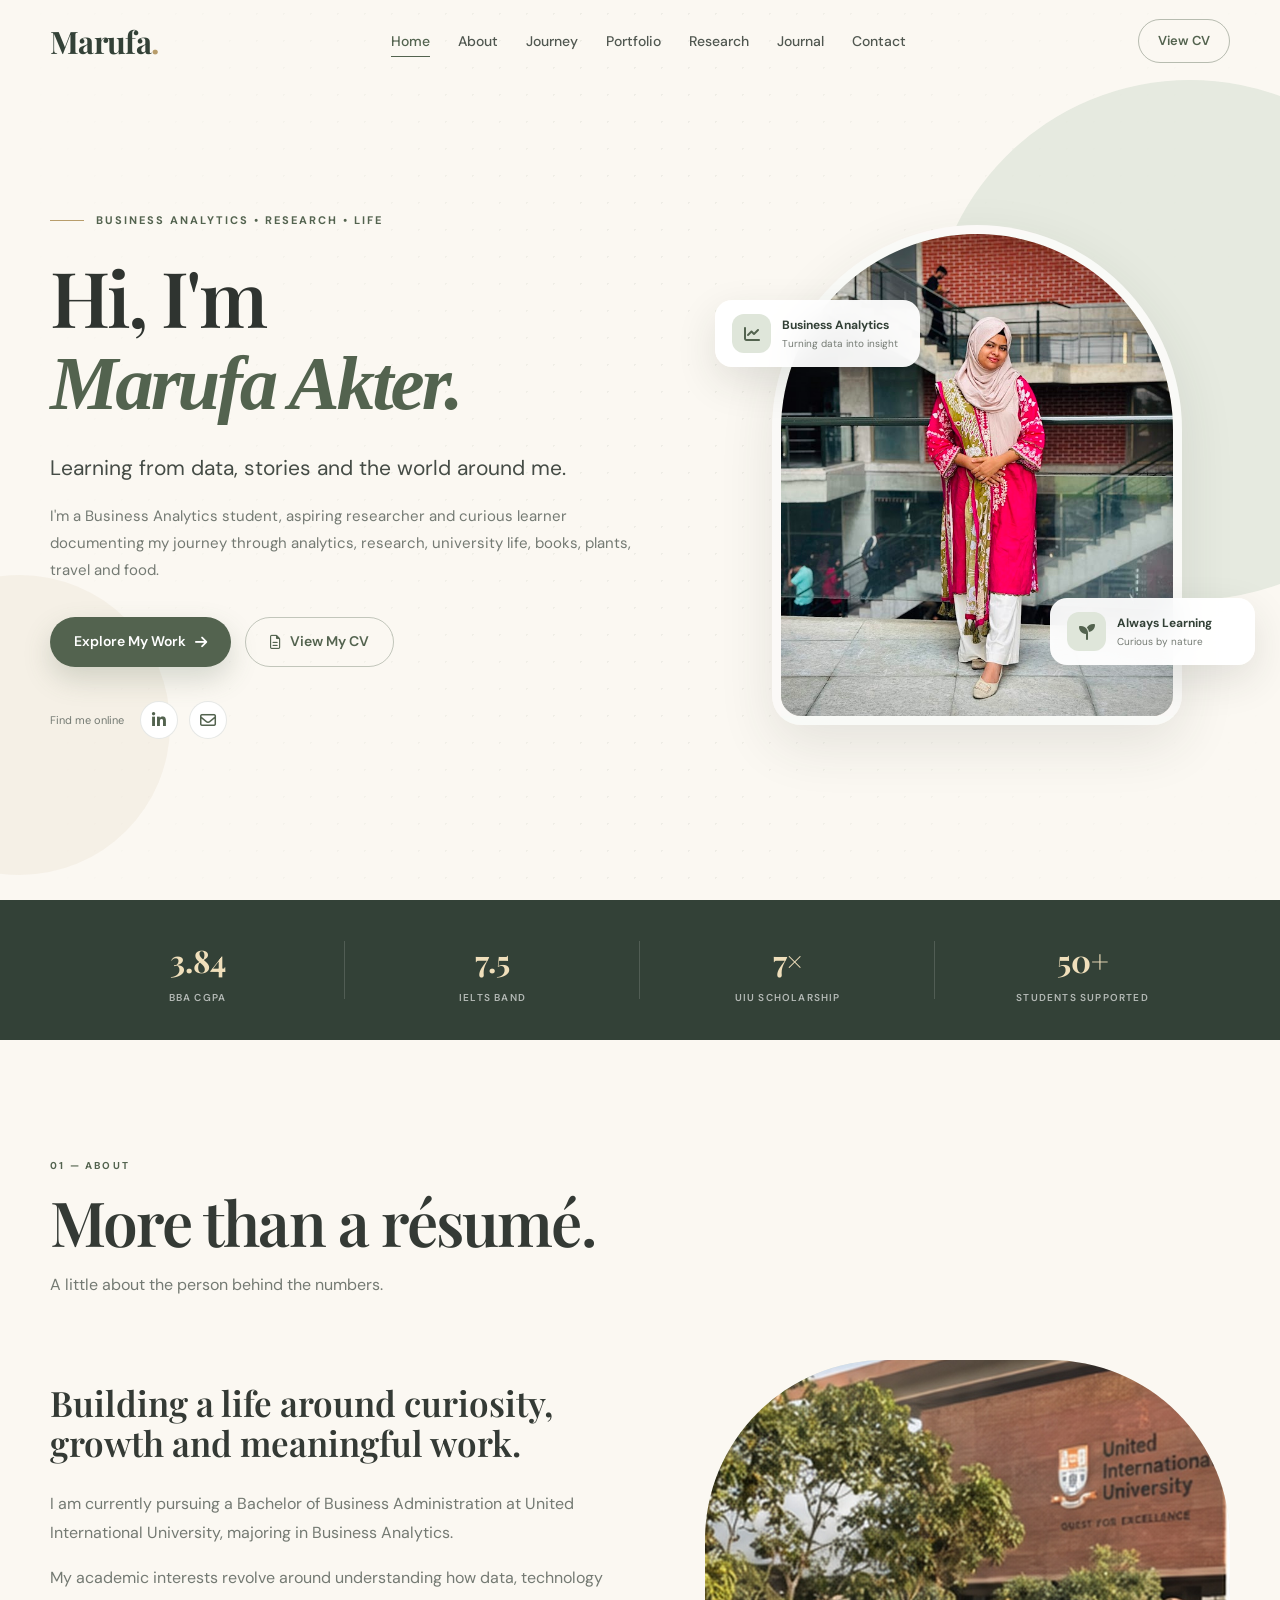
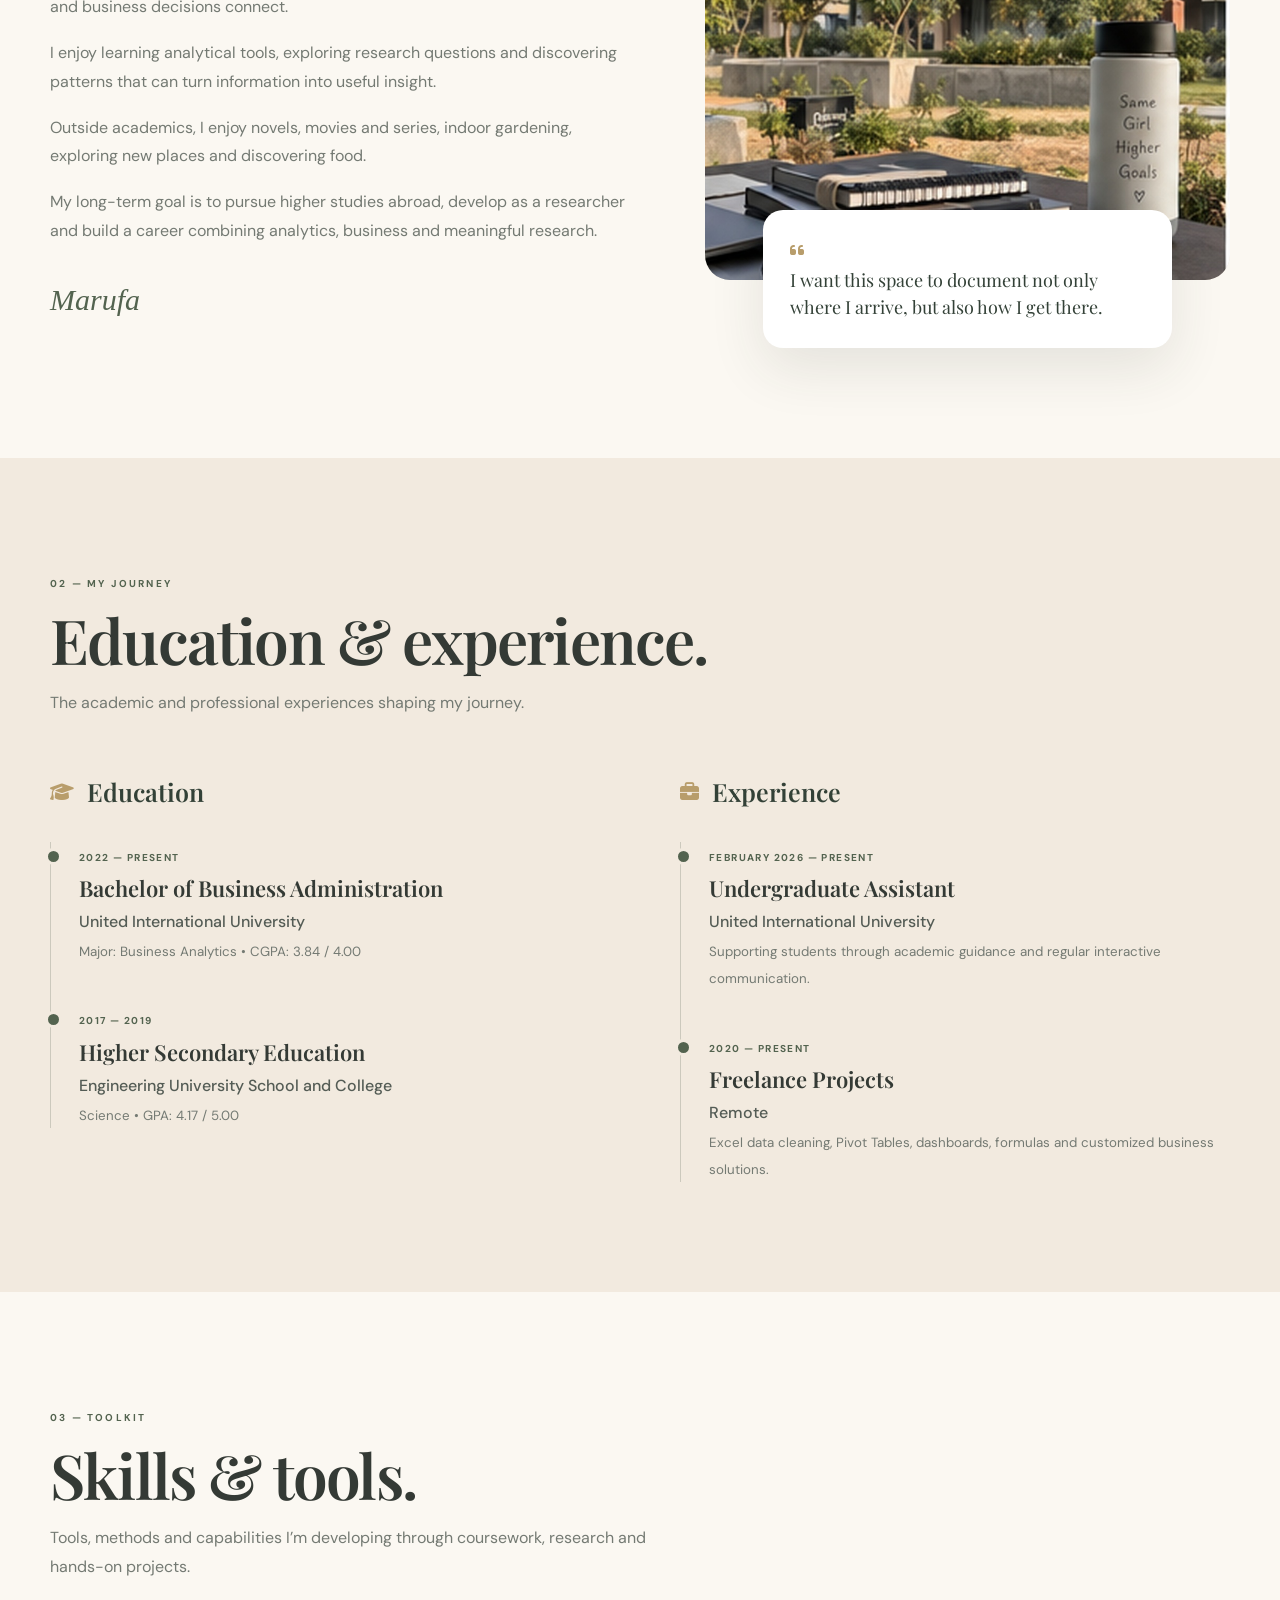
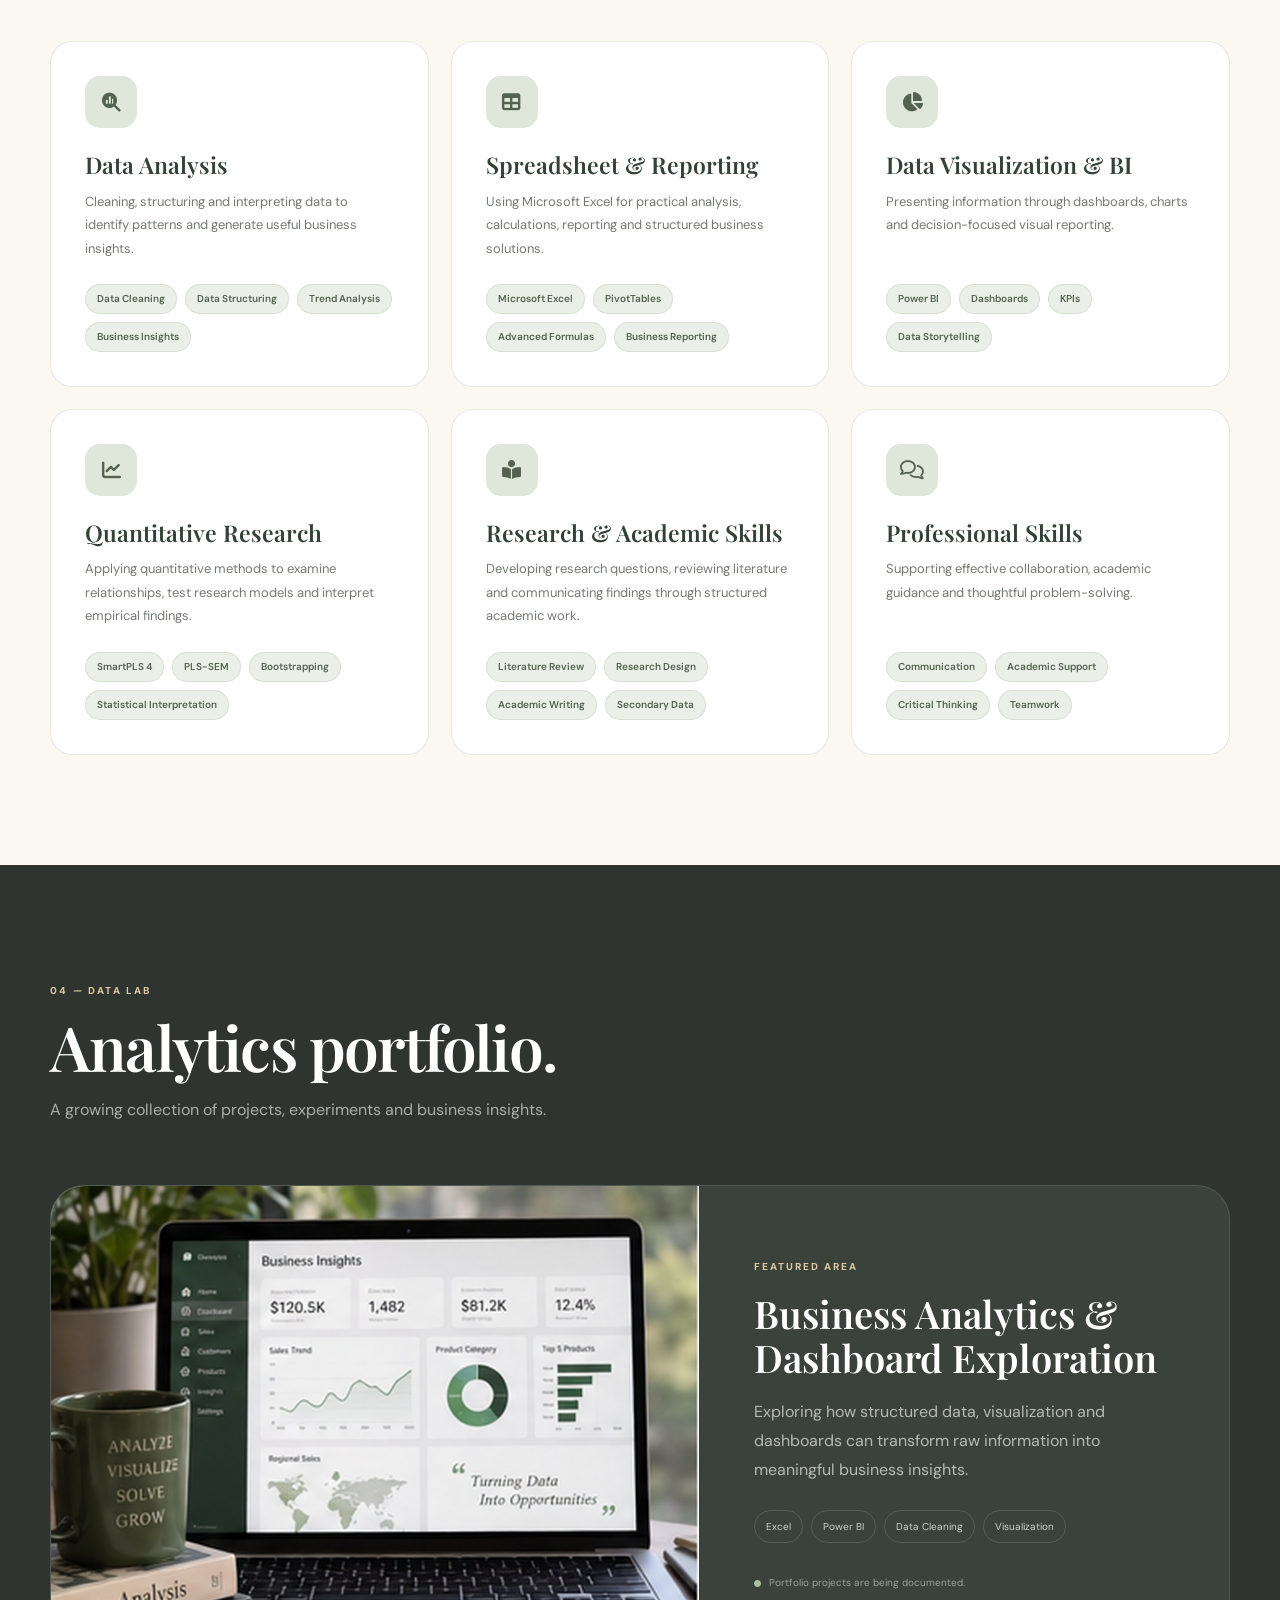
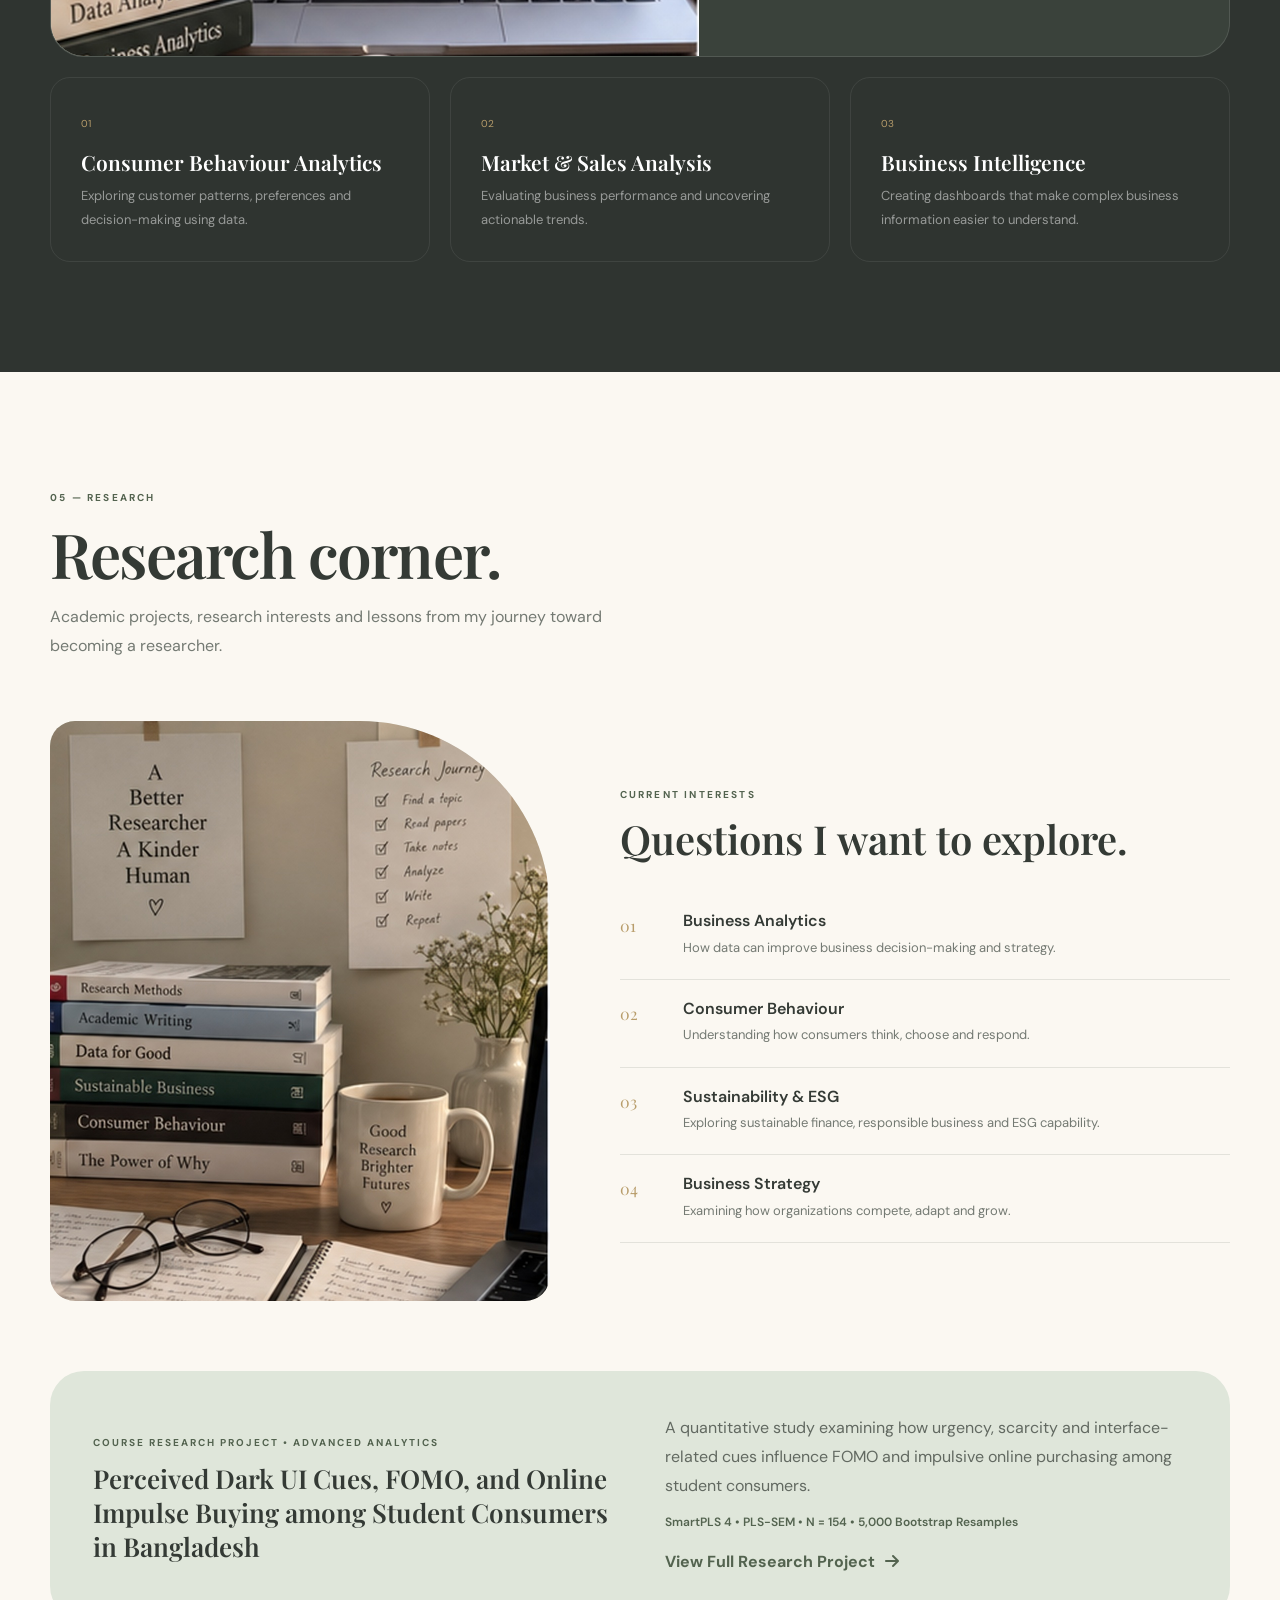
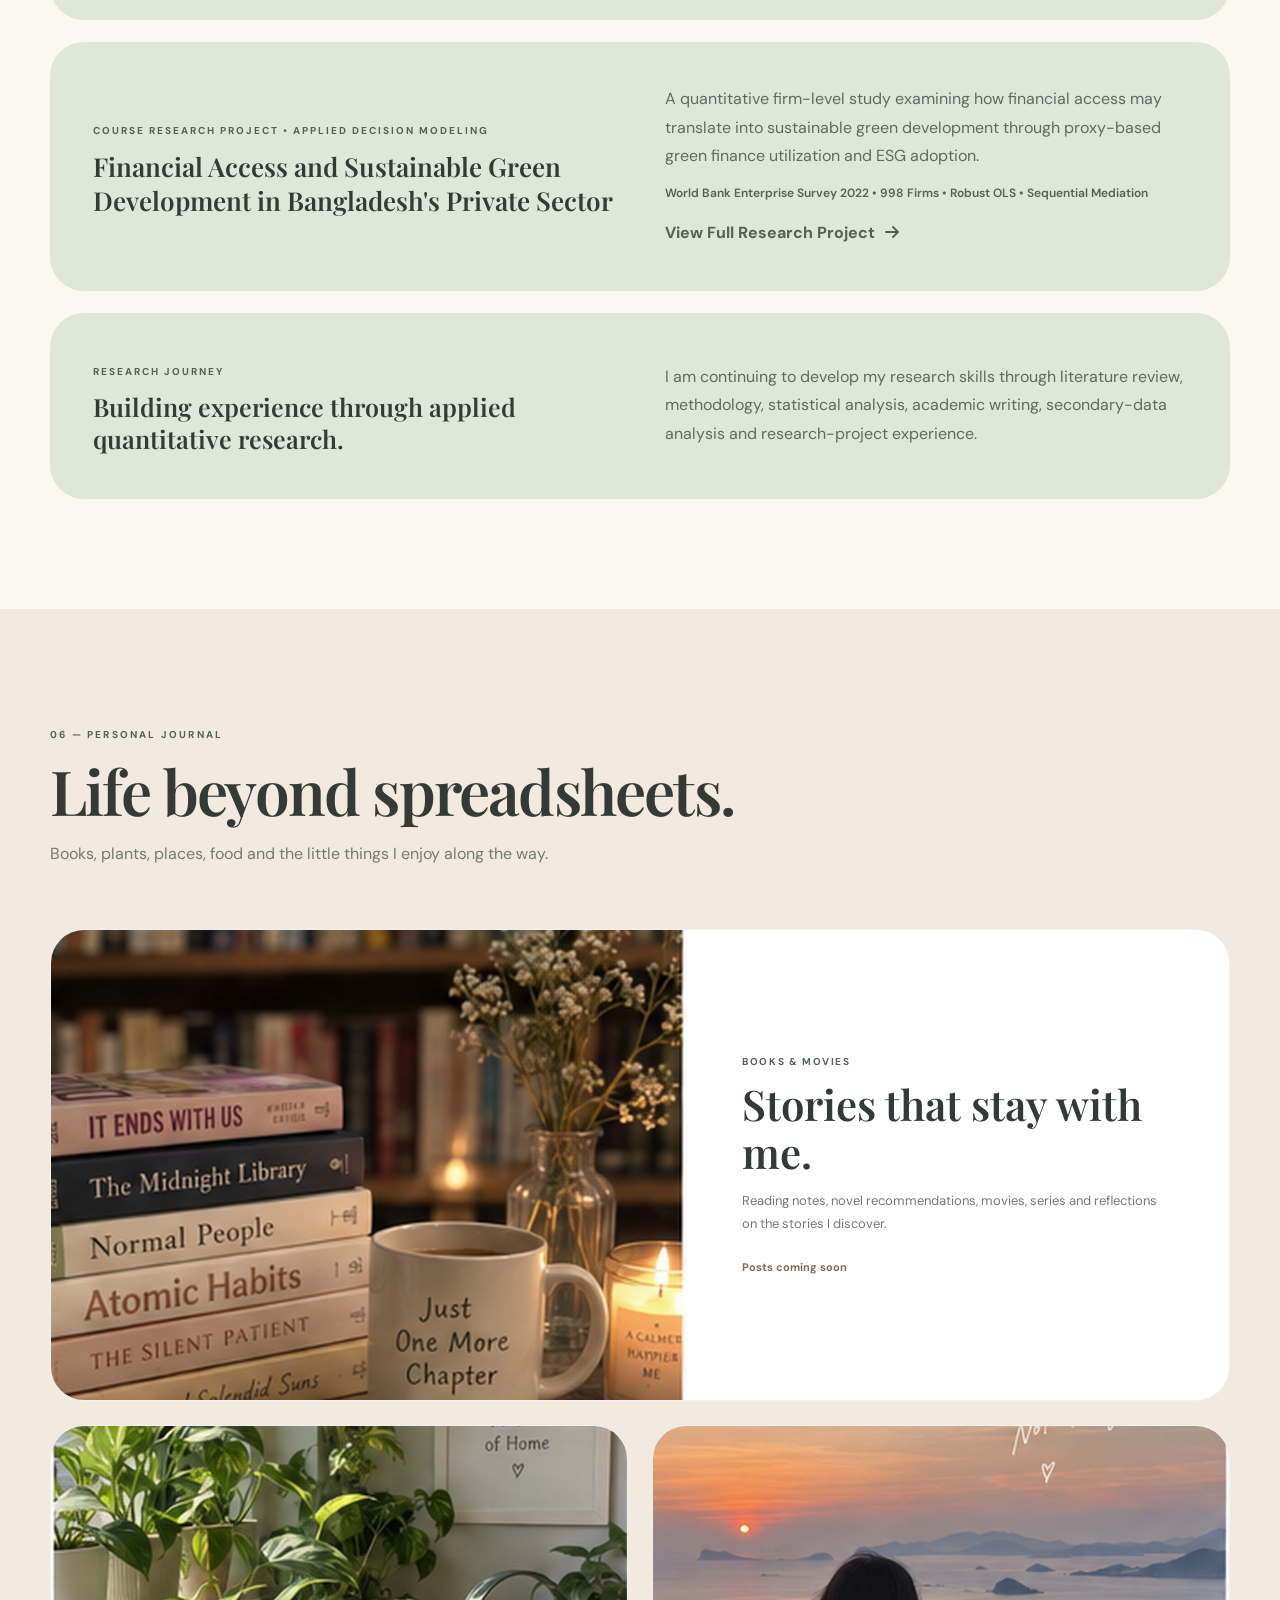
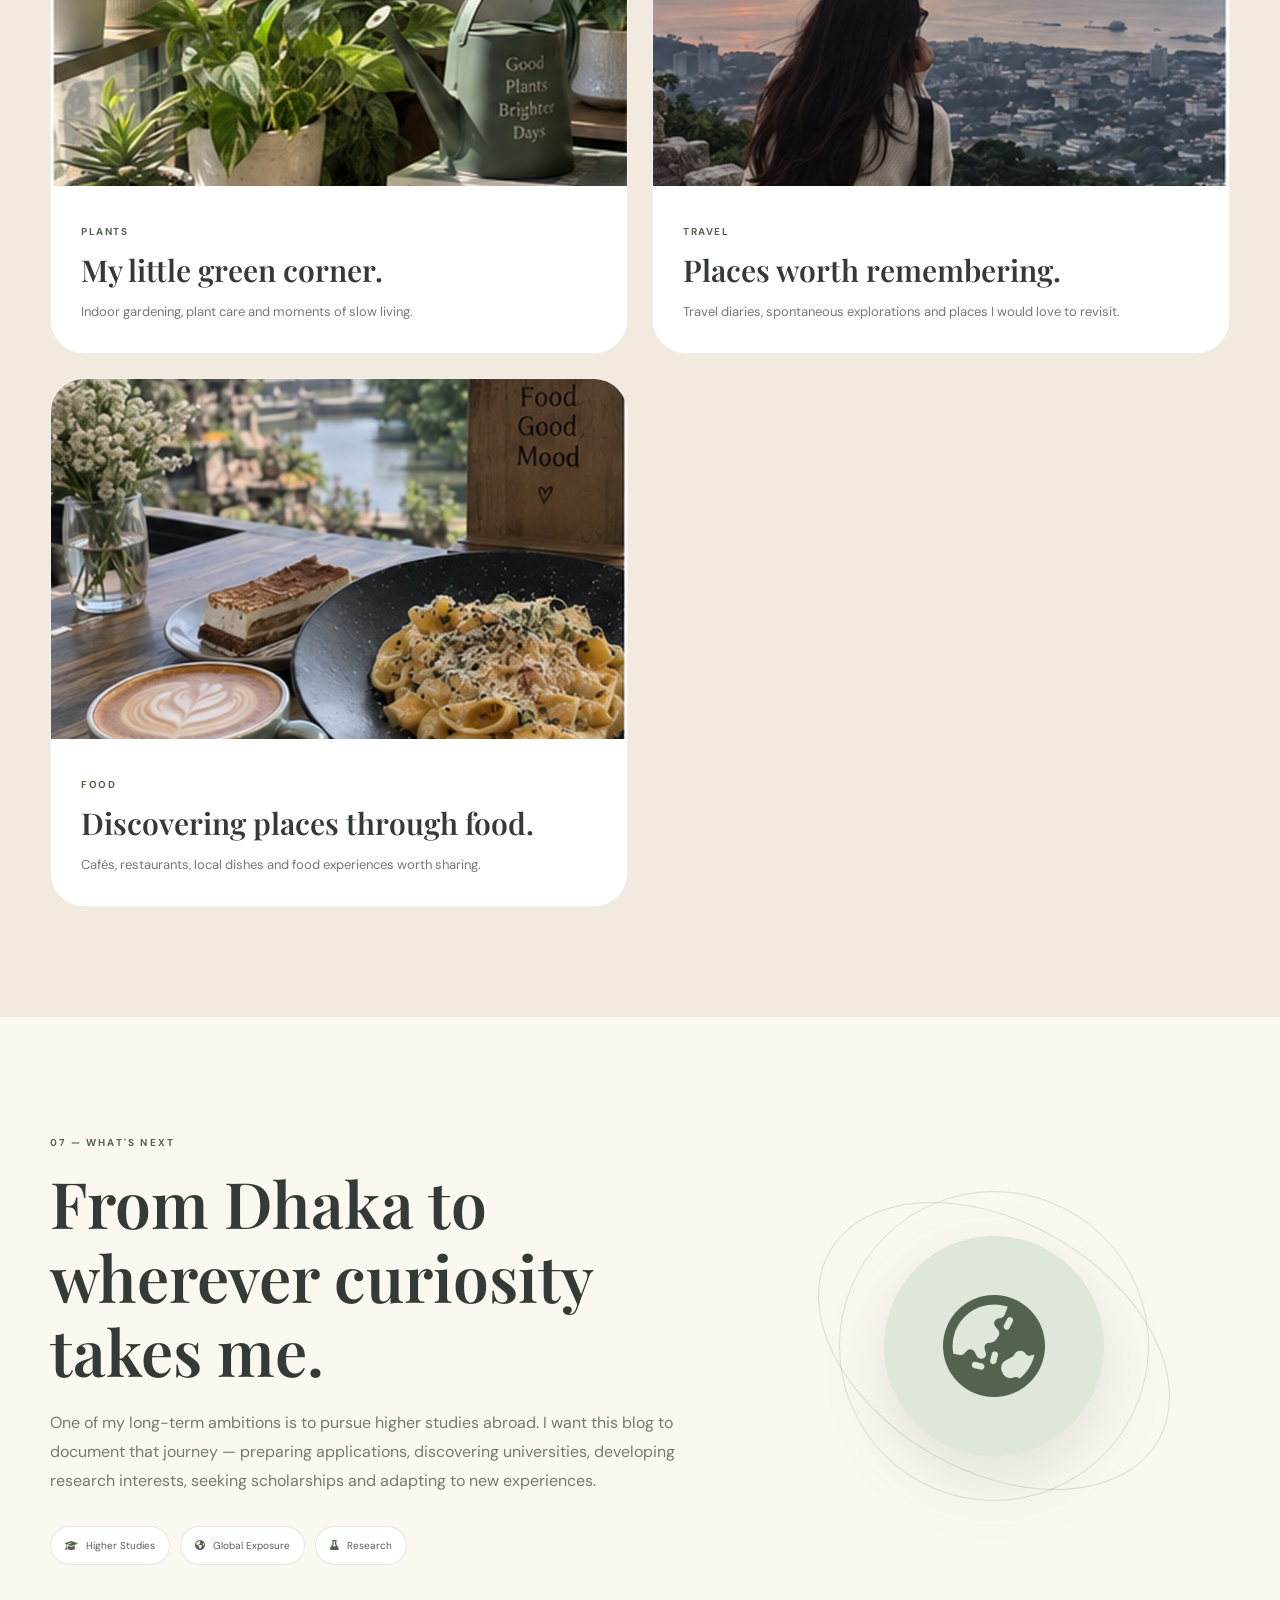
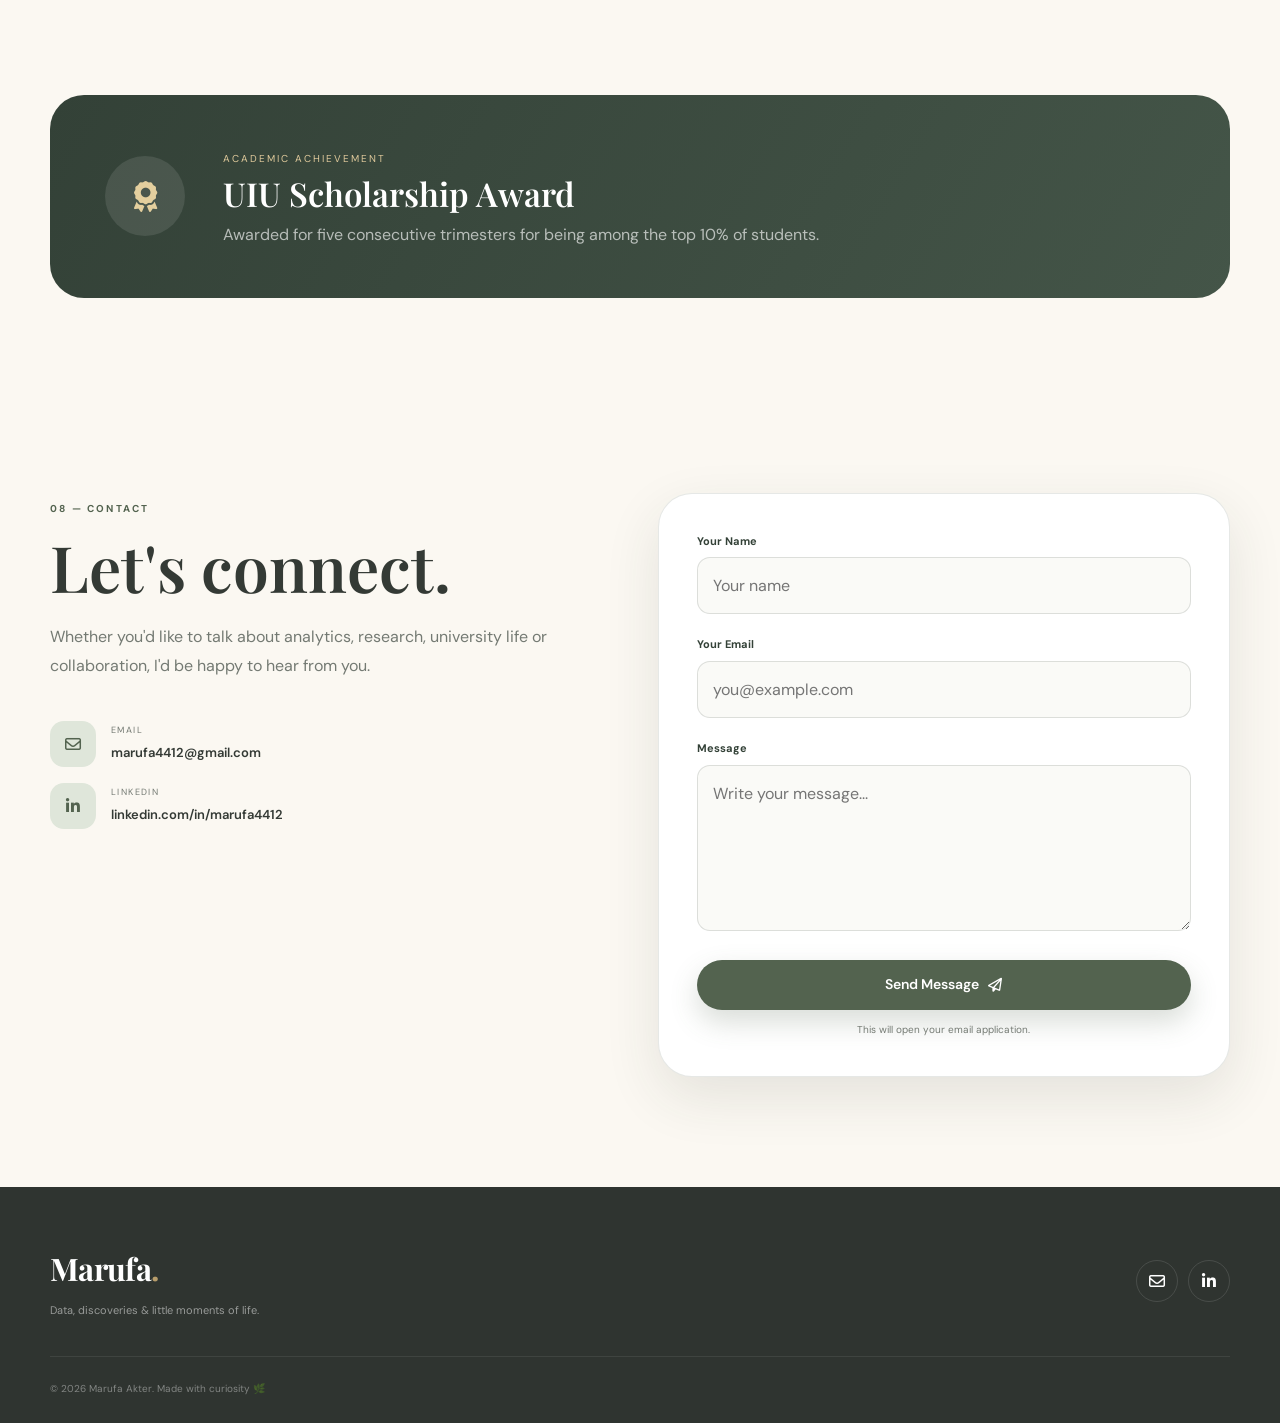
==== commit c3cc9c90: "Update index.html" ====
--- a/index.html
+++ b/index.html
@@ -349,7 +349,7 @@
                 <div class="intro-item reveal">
 
                     <strong>
-                        5×
+                        7×
                     </strong>
 
                     <span>
--- a/style.css
+++ b/style.css
@@ -1426,17 +1426,24 @@
 
 .skill-card {
 
+    min-height: 330px;
+
+    display: flex;
+
+    flex-direction: column;
+
     padding: 34px;
 
     border-radius: 22px;
 
-    background: white;
+    background: var(--white);
 
     border: 1px solid var(--border);
 
     transition:
         transform 0.35s ease,
-        box-shadow 0.35s ease;
+        box-shadow 0.35s ease,
+        border-color 0.35s ease;
 
 }
 
@@ -1445,16 +1452,19 @@
 
     transform: translateY(-8px);
 
+    border-color:
+        rgba(83, 99, 79, 0.24);
+
     box-shadow: var(--shadow);
 
 }
 
 
-.skill-card i {
-
-    width: 50px;
-
-    height: 50px;
+.skill-icon {
+
+    width: 52px;
+
+    height: 52px;
 
     display: flex;
 
@@ -1462,14 +1472,21 @@
 
     justify-content: center;
 
+    flex-shrink: 0;
+
     margin-bottom: 24px;
 
-    border-radius: 14px;
+    border-radius: 15px;
 
     background: var(--sage-soft);
 
     color: var(--sage-dark);
 
+}
+
+
+.skill-icon i {
+
     font-size: 19px;
 
 }
@@ -1477,7 +1494,9 @@
 
 .skill-card h3 {
 
-    margin-bottom: 10px;
+    margin-bottom: 11px;
+
+    color: var(--forest);
 
     font-size: 23px;
 
@@ -1486,9 +1505,76 @@
 
 .skill-card p {
 
+    margin-bottom: 24px;
+
     color: var(--muted);
 
     font-size: 13px;
+
+    line-height: 1.8;
+
+}
+
+
+.skill-tags {
+
+    display: flex;
+
+    flex-wrap: wrap;
+
+    gap: 8px;
+
+    margin-top: auto;
+
+}
+
+
+.skill-tags span {
+
+    display: inline-flex;
+
+    align-items: center;
+
+    justify-content: center;
+
+    min-height: 30px;
+
+    padding: 6px 11px;
+
+    border-radius: 100px;
+
+    background:
+        rgba(223, 230, 218, 0.65);
+
+    border:
+        1px solid
+        rgba(83, 99, 79, 0.12);
+
+    color: var(--sage-dark);
+
+    font-size: 10px;
+
+    font-weight: 600;
+
+    line-height: 1.2;
+
+    transition:
+        background 0.25s ease,
+        transform 0.25s ease;
+
+}
+
+
+.skill-card:hover .skill-tags span {
+
+    background: var(--sage-soft);
+
+}
+
+
+.skill-tags span:hover {
+
+    transform: translateY(-1px);
 
 }
 
@@ -2983,6 +3069,13 @@
     }
 
 
+    .skill-card {
+
+        min-height: auto;
+
+    }
+
+
     .project-content {
 
         padding: 34px;
@@ -3184,6 +3277,20 @@
     }
 
 
+    .skill-card {
+
+        padding: 28px;
+
+    }
+
+
+    .skill-card h3 {
+
+        font-size: 21px;
+
+    }
+
+
     .journal-image {
 
         height: 300px;
@@ -3204,4 +3311,4 @@
 
     }
 
-}+}
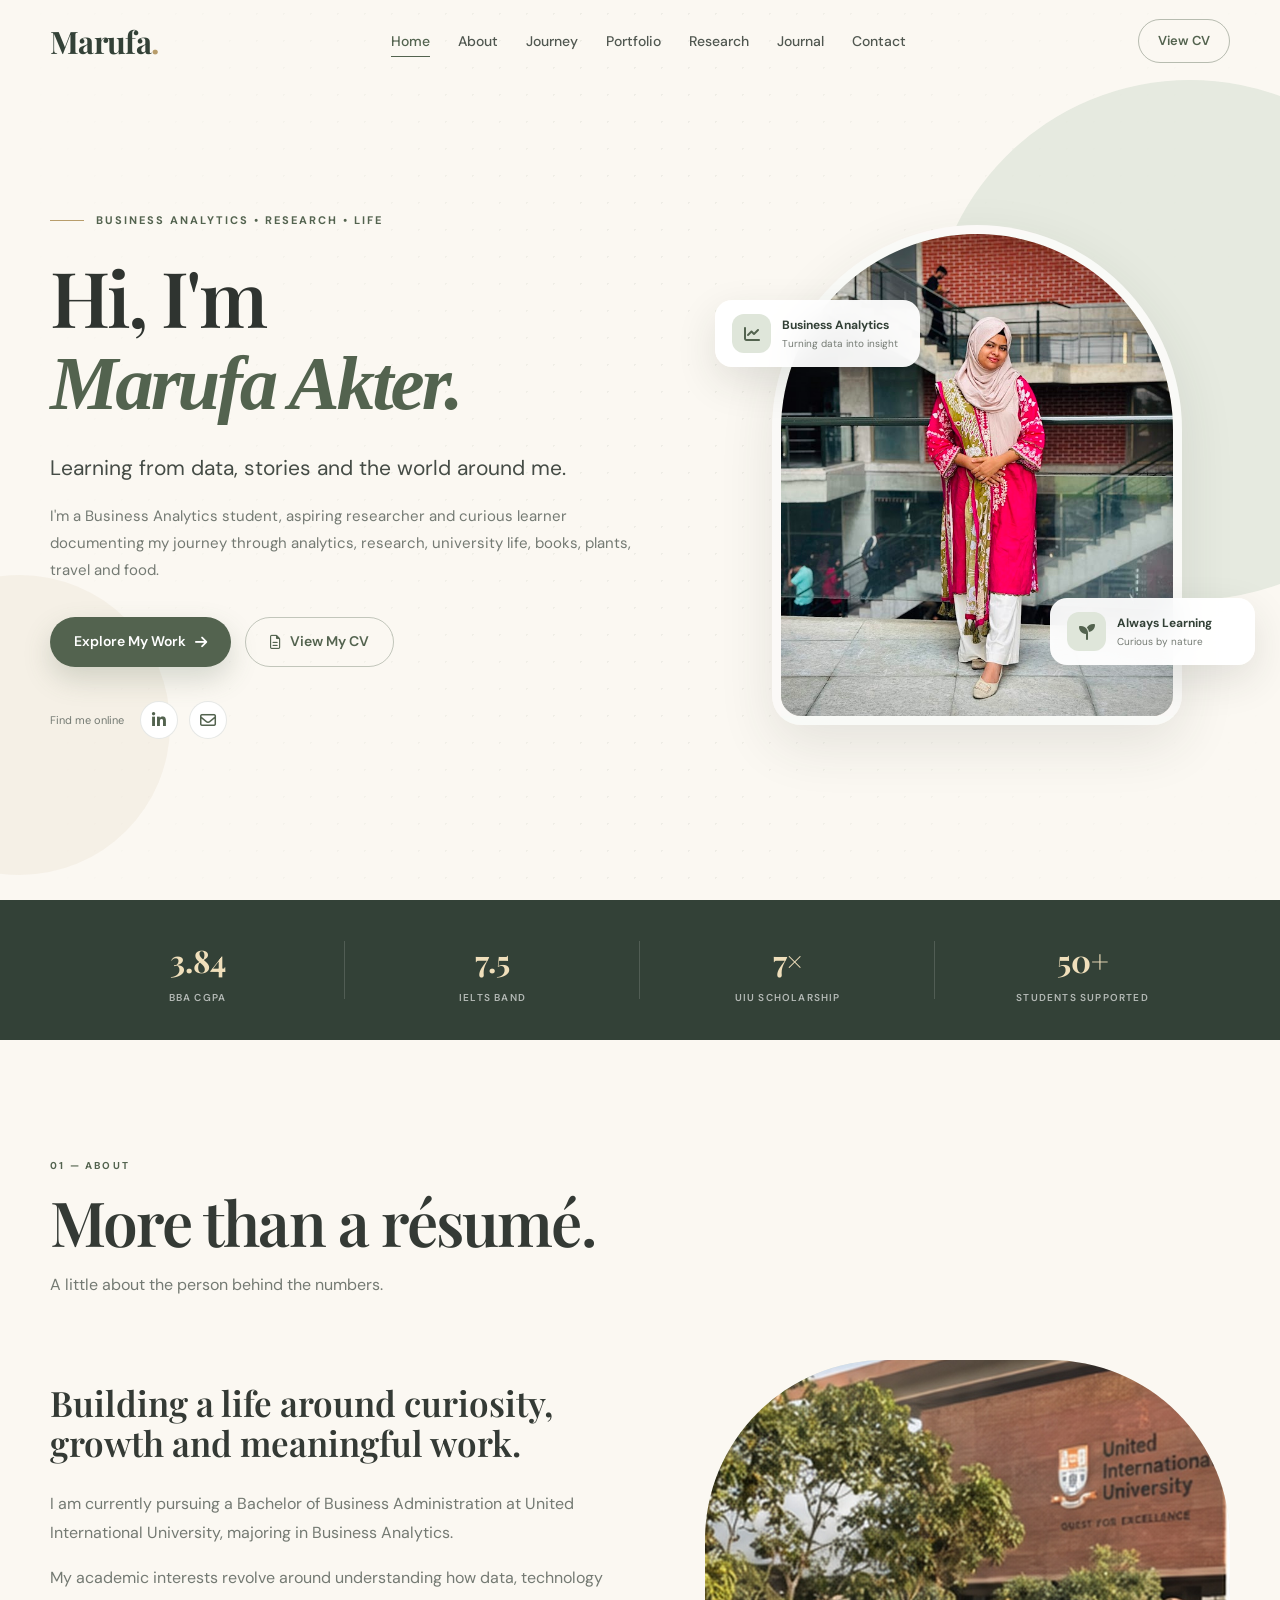
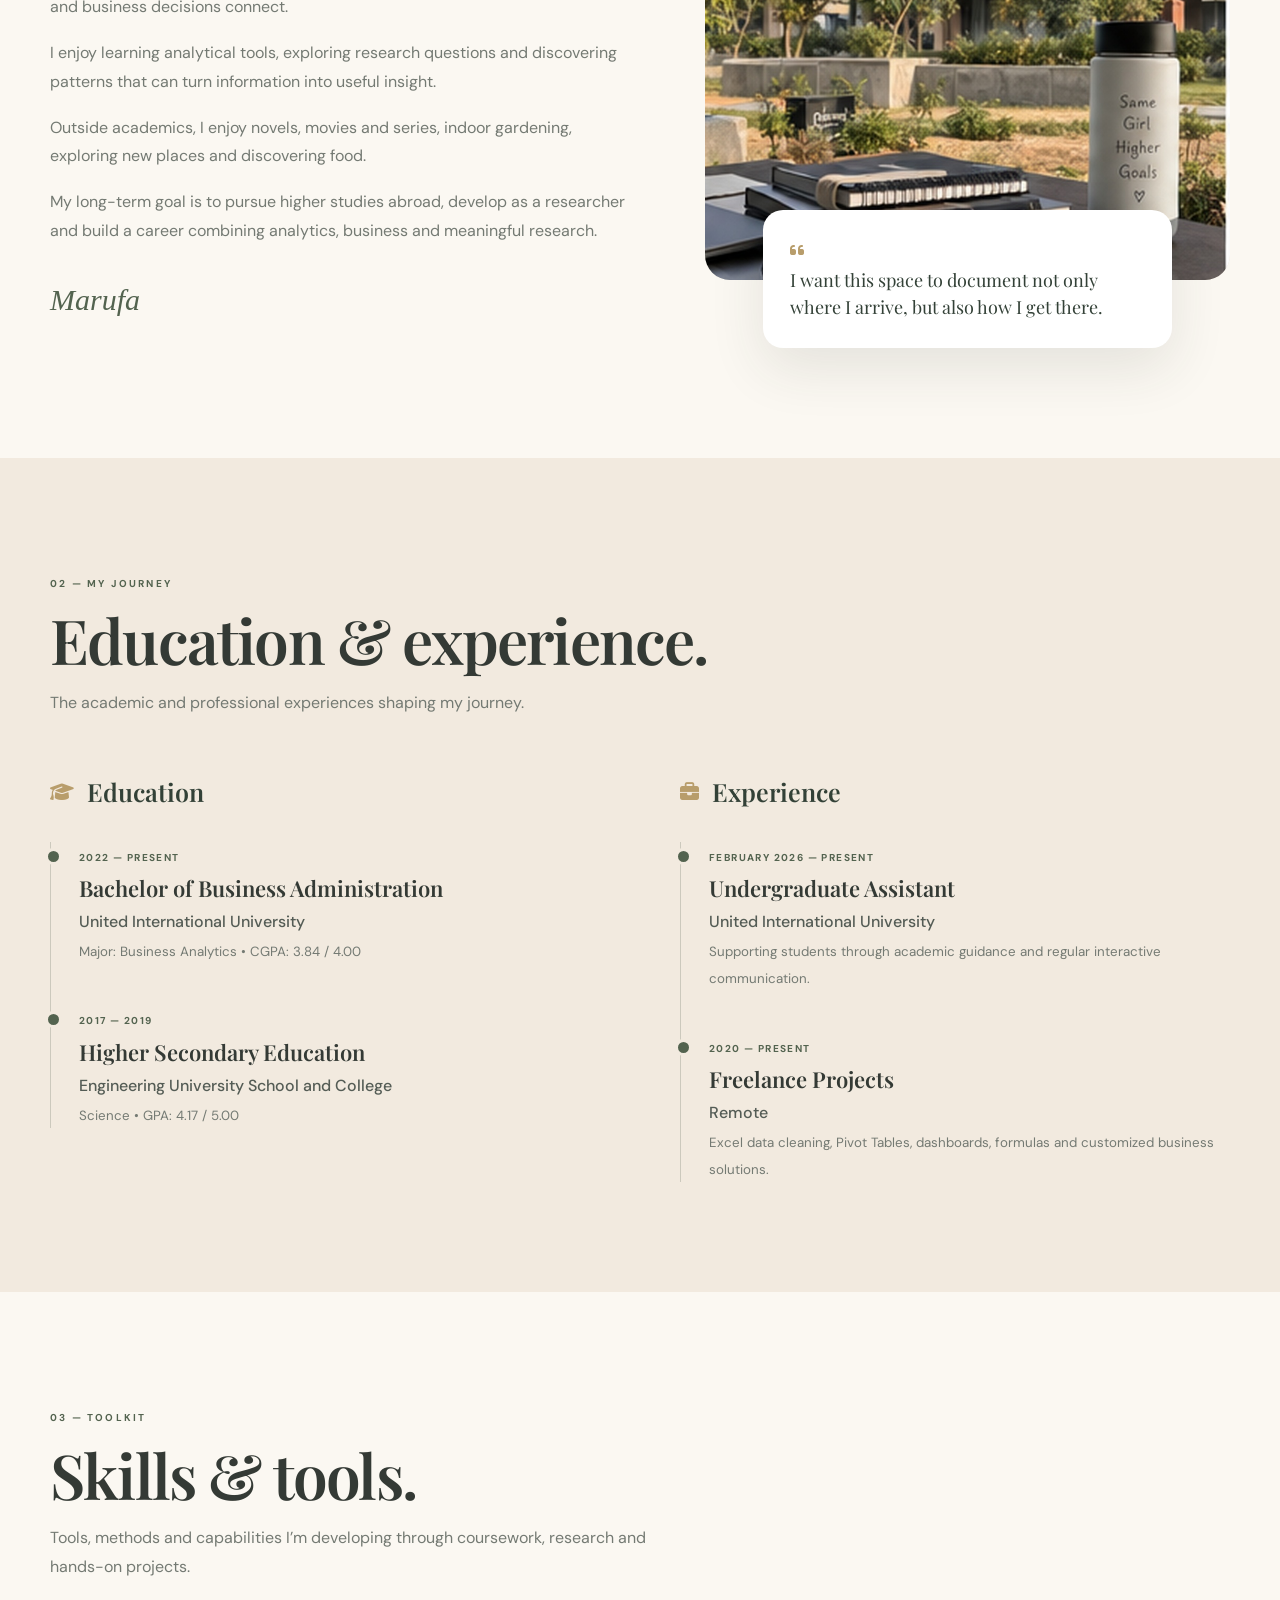
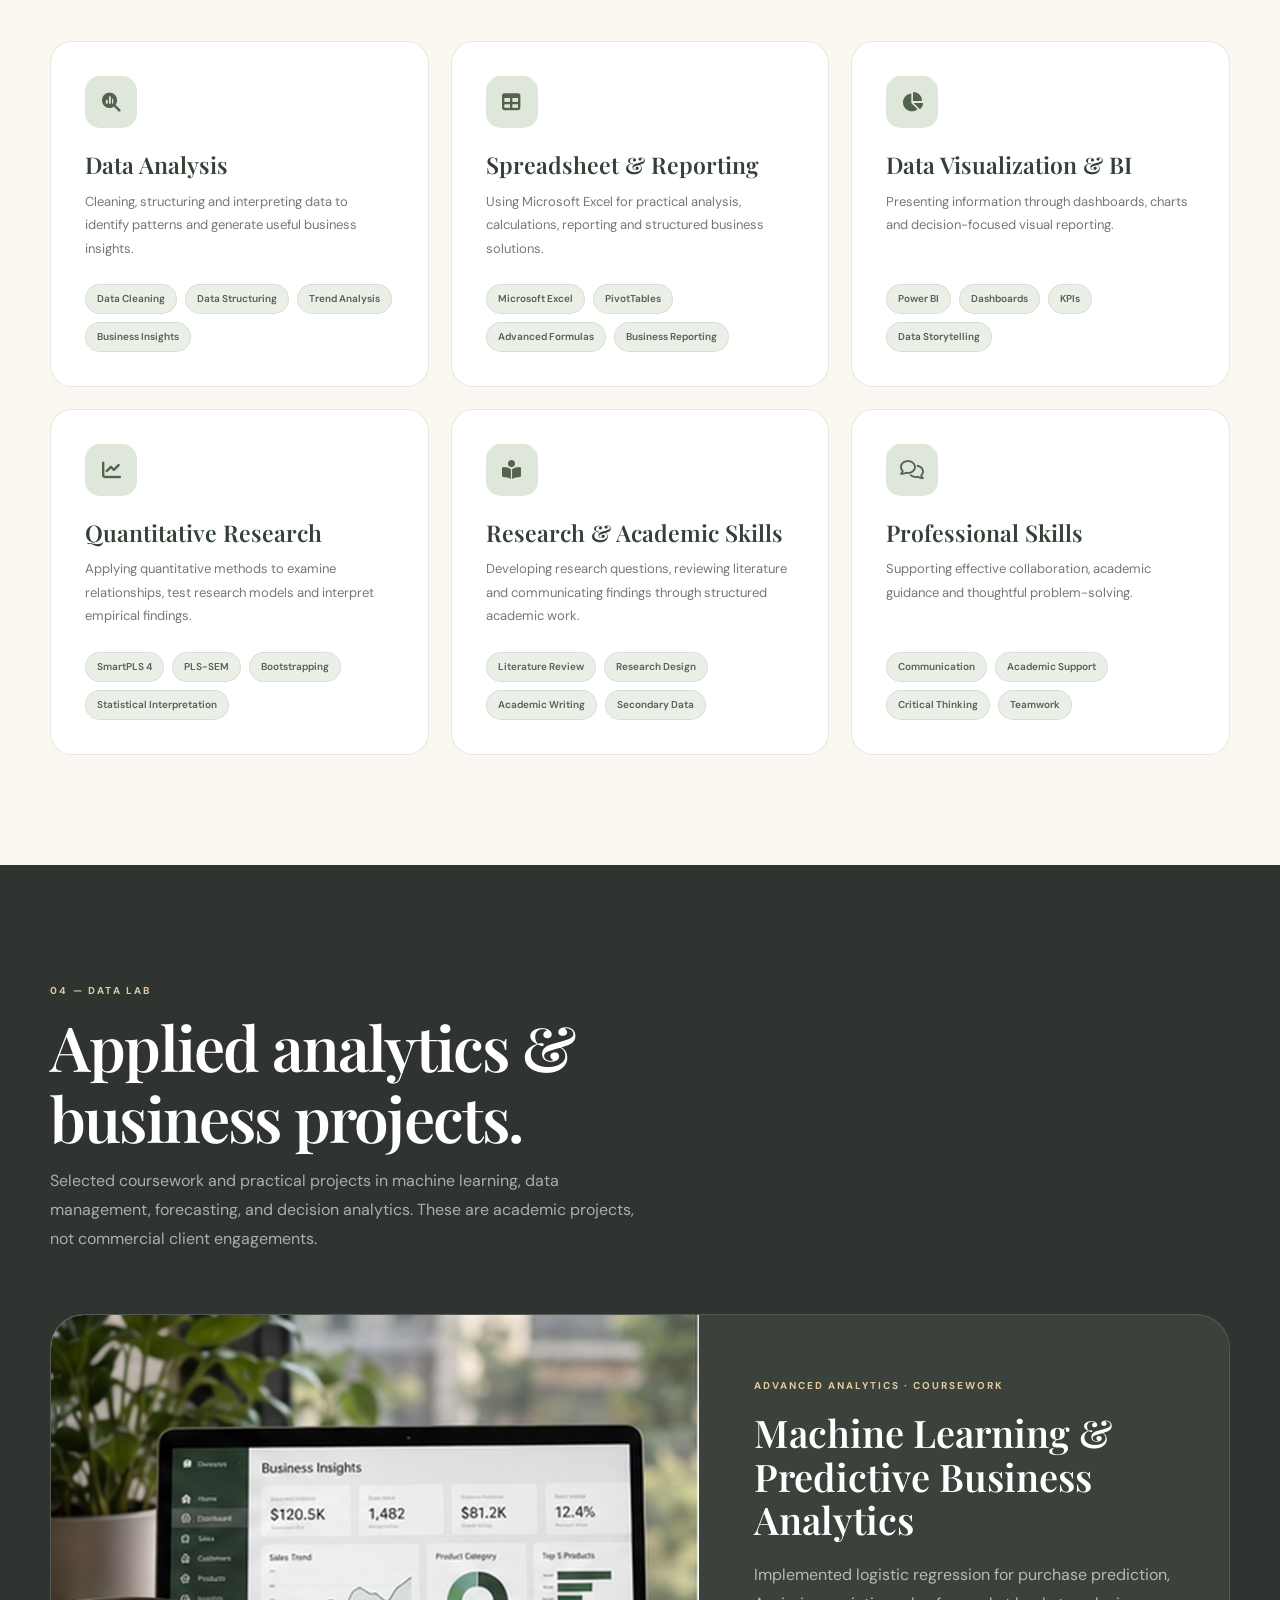
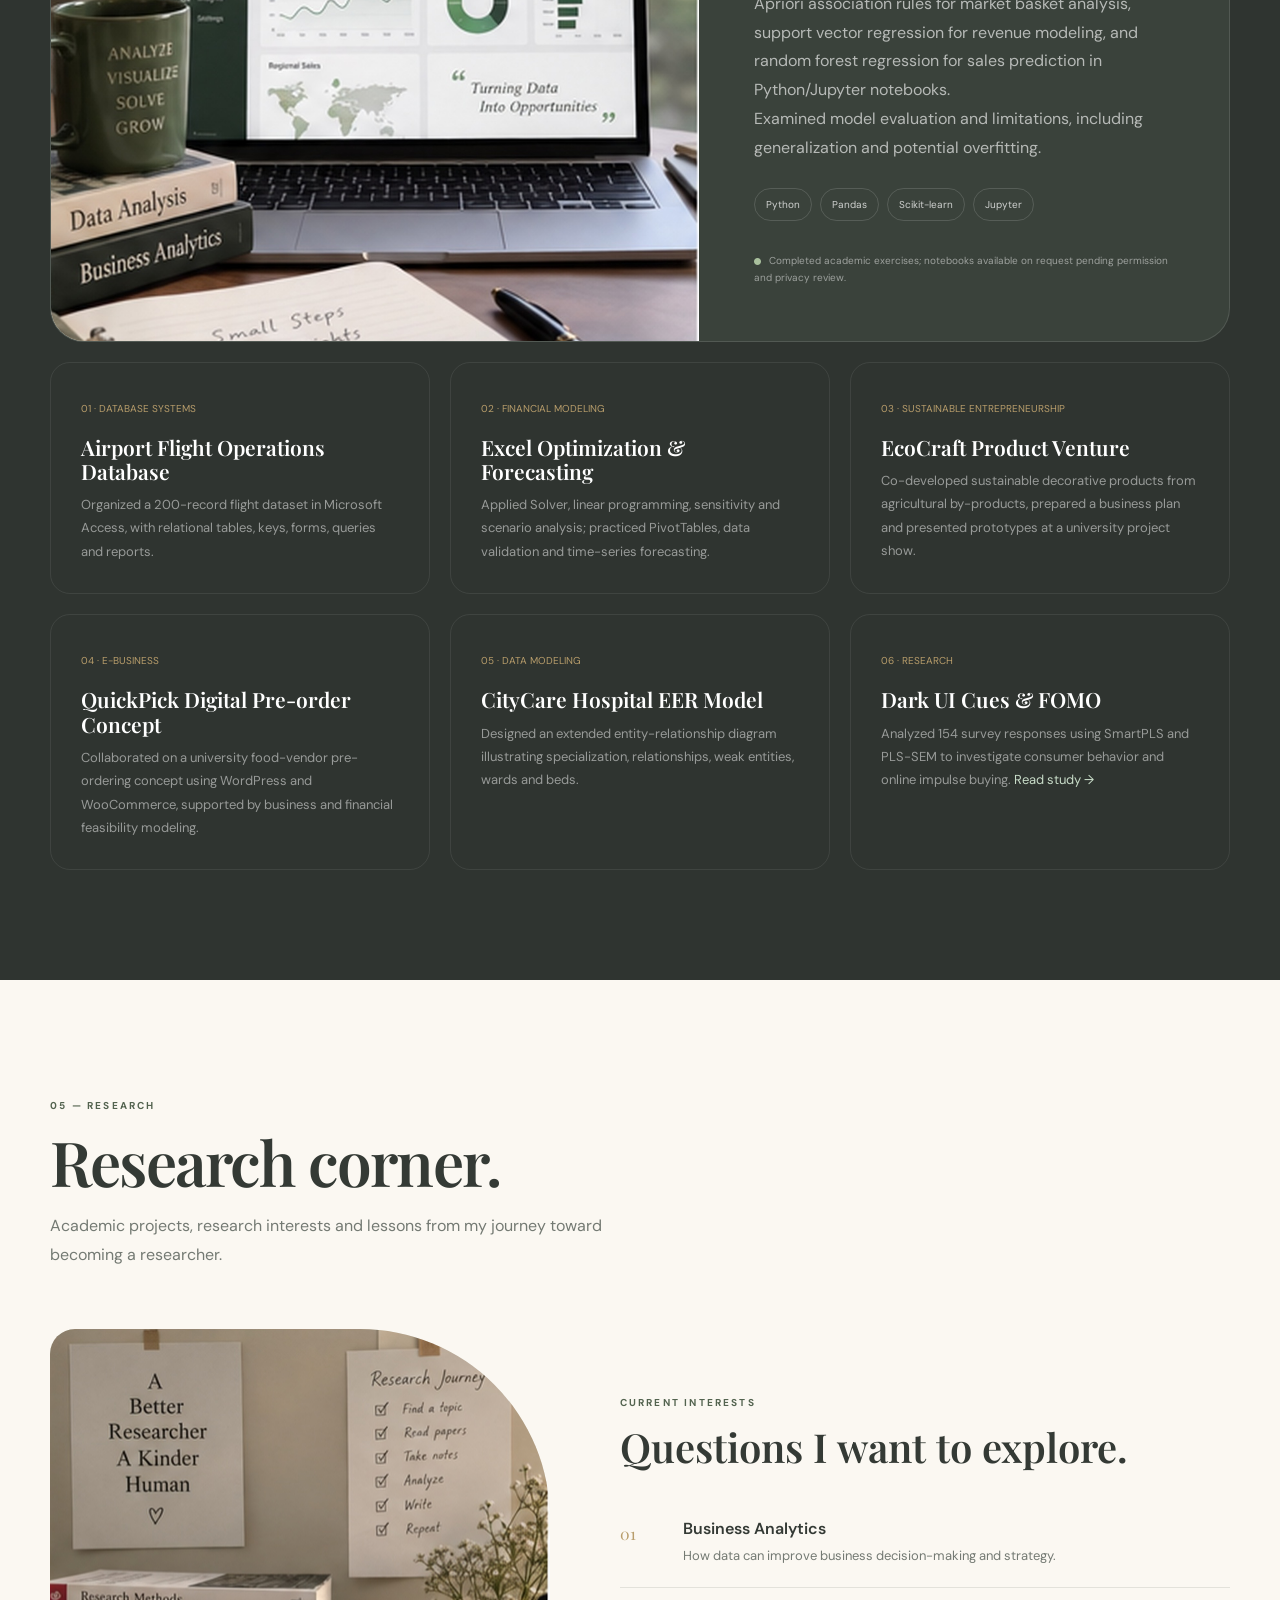
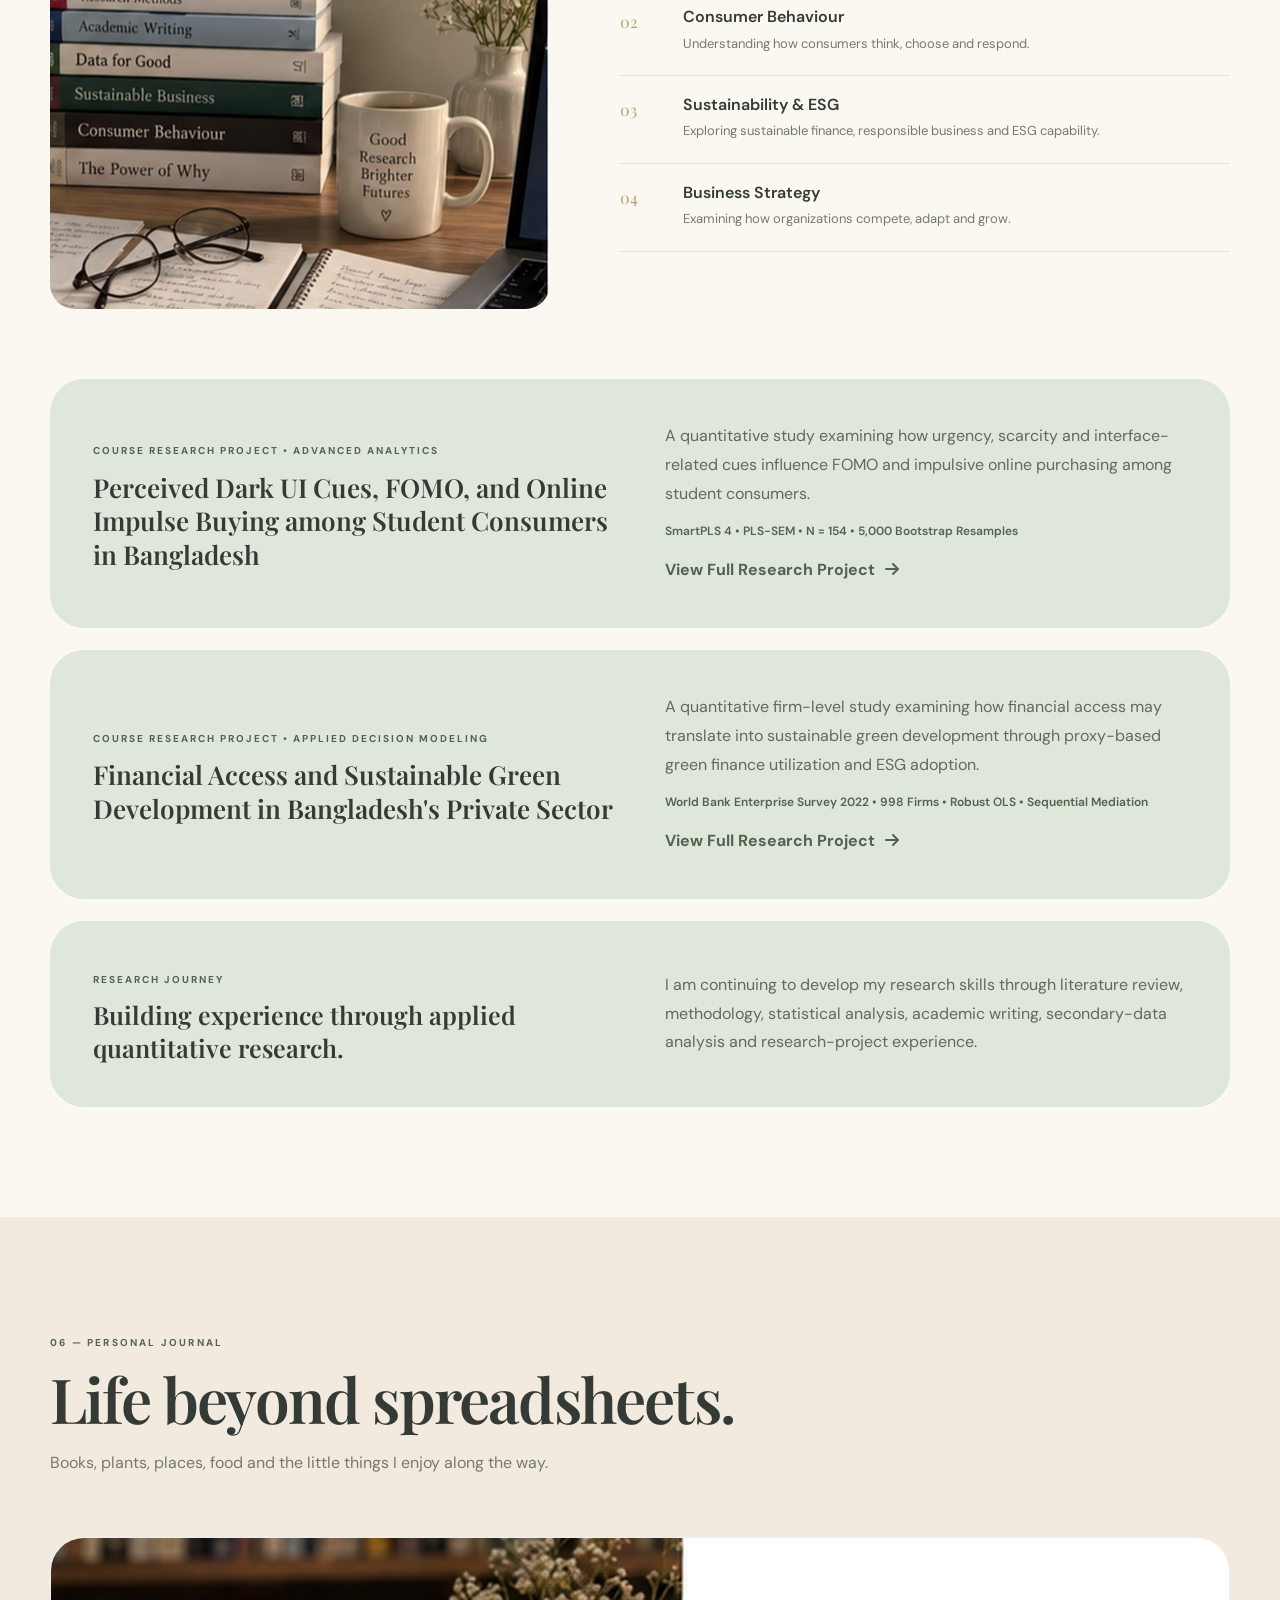
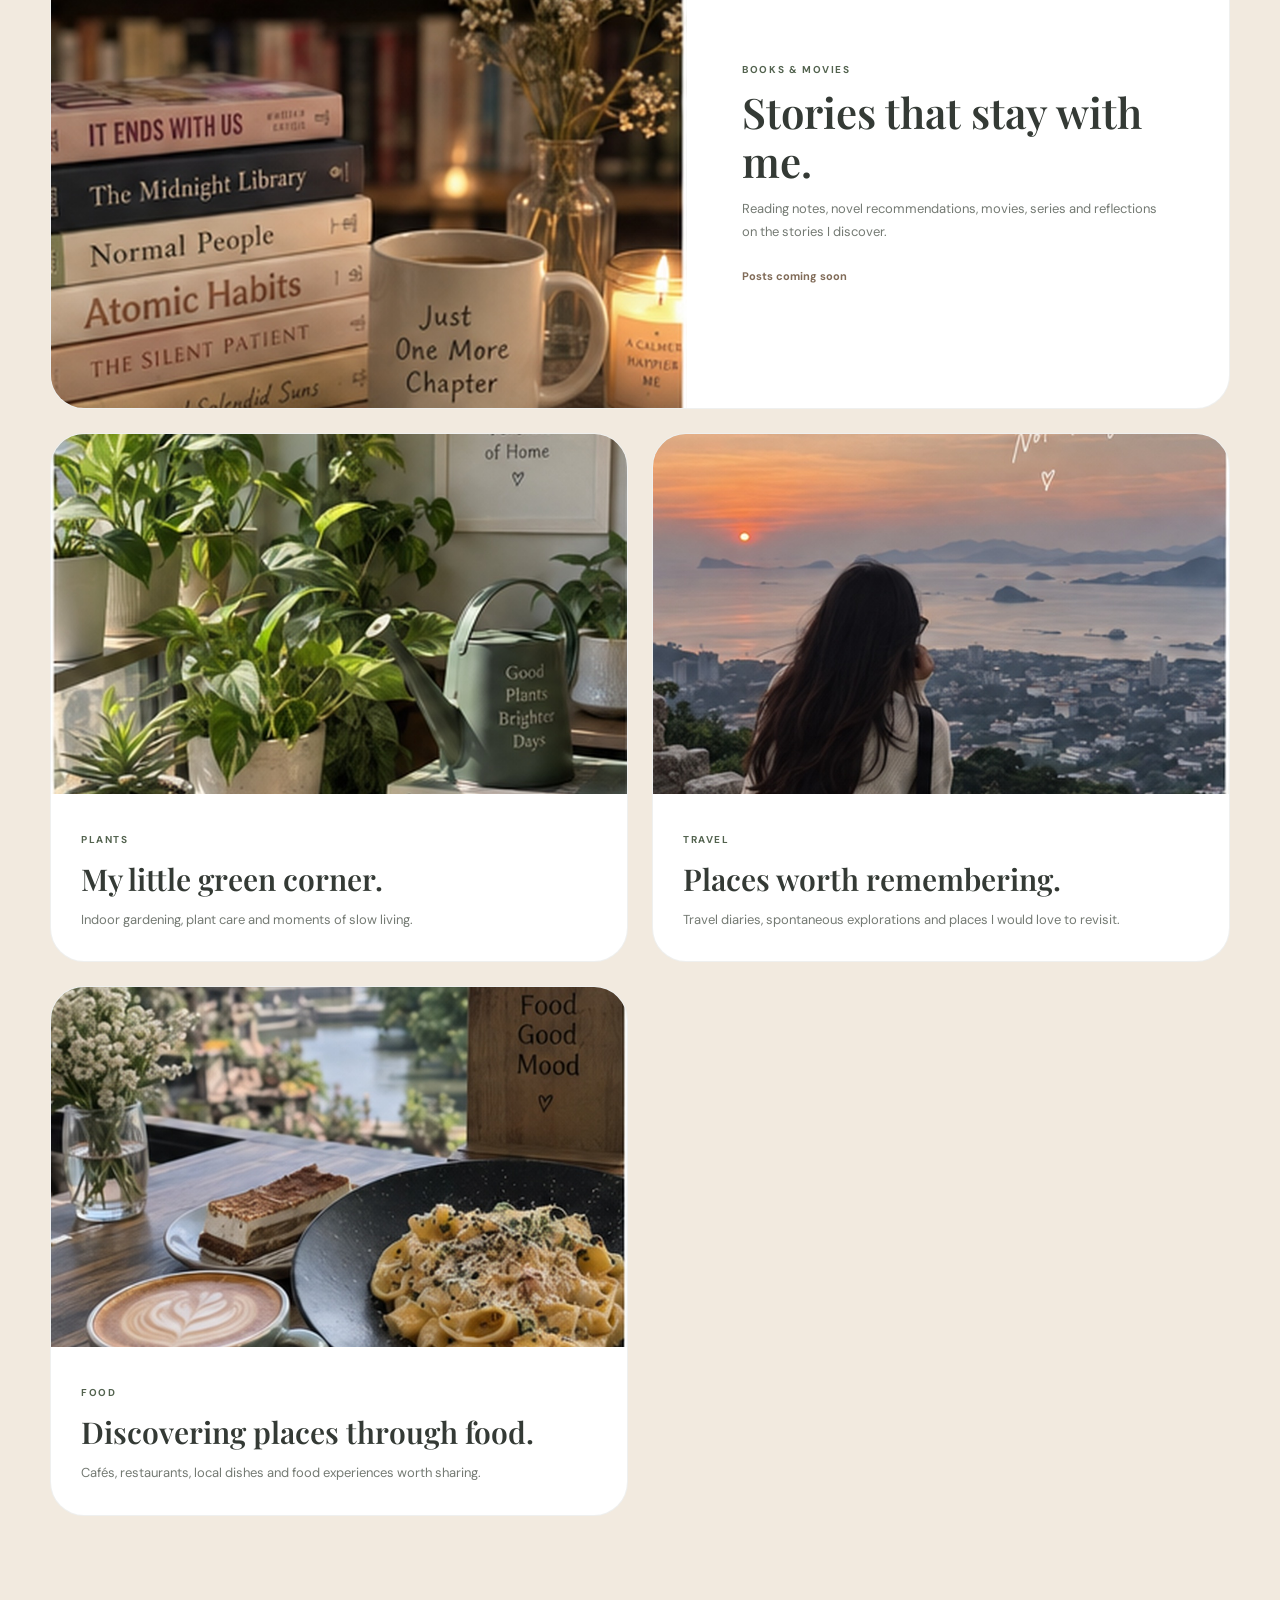
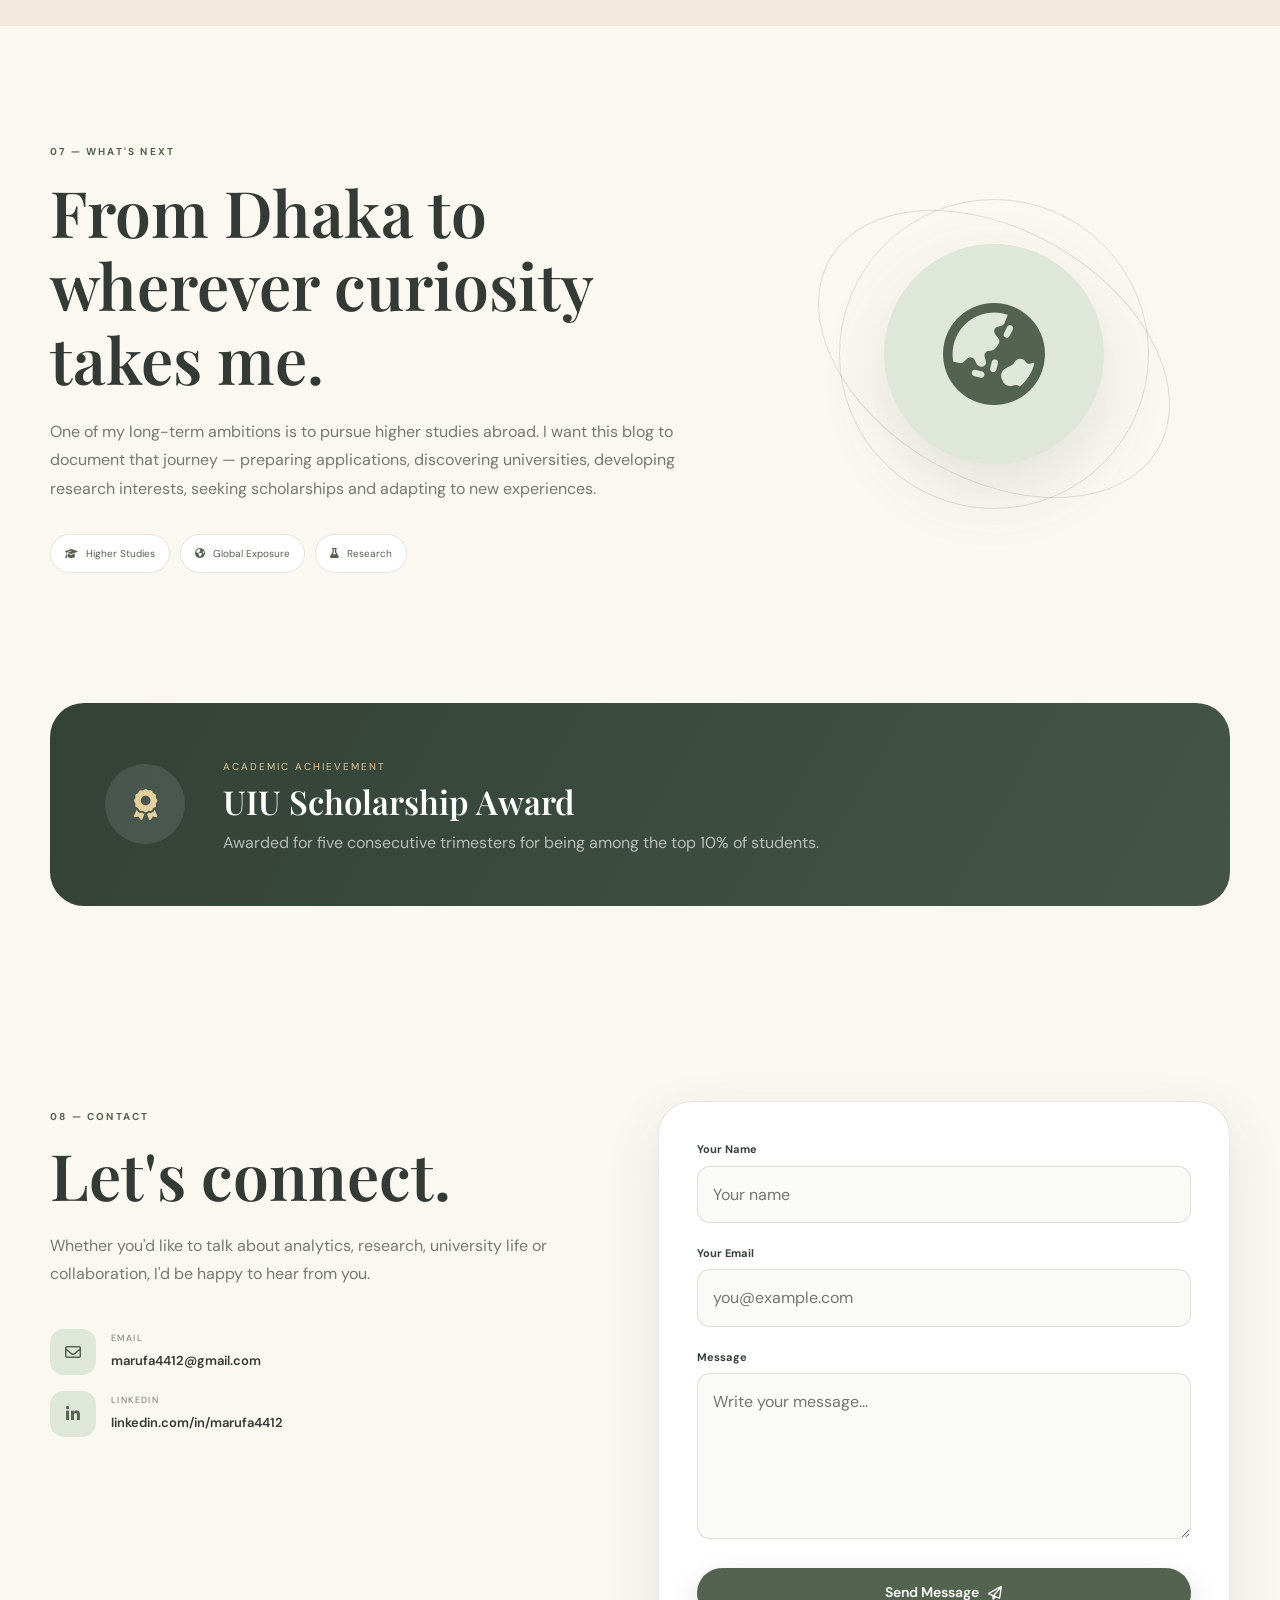
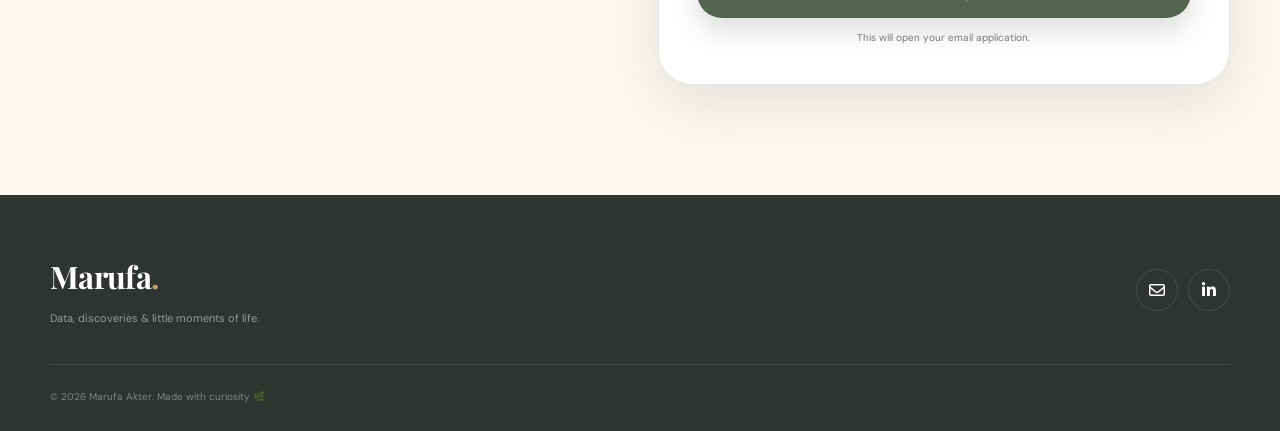
==== commit 8e4086ad: "Show completed analytics and business projects in Data Lab" ====
--- a/index.html
+++ b/index.html
@@ -944,182 +944,94 @@
 
 
 
-        <!-- =================================
-             ANALYTICS PORTFOLIO
-        ================================== -->
-
-        <section
-            id="portfolio"
-            class="section section-dark"
-        >
-
-            <div class="container">
-
-                <div class="section-heading heading-light reveal">
-
-                    <span class="section-label">
-                        04 — Data Lab
-                    </span>
-
-
-                    <h2>
-                        Analytics portfolio.
-                    </h2>
-
-
-                    <p>
-                        A growing collection of
-                        projects, experiments and
-                        business insights.
-                    </p>
-
-                </div>
-
-
-
-                <div class="featured-project reveal">
-
-                    <div class="project-image">
-
-                        <span class="fallback-label">
-                            Analytics Project
-                        </span>
-
-
-                        <img
-                            src="images/analytics.jpg"
-                            alt="Business analytics dashboard"
-                            class="content-image"
-                        >
-
-                    </div>
-
-
-
-                    <div class="project-content">
-
-                        <span class="project-type">
-                            Featured Area
-                        </span>
-
-
-                        <h3>
-                            Business Analytics &
-                            Dashboard Exploration
-                        </h3>
-
-
-                        <p>
-                            Exploring how structured data,
-                            visualization and dashboards can
-                            transform raw information into
-                            meaningful business insights.
-                        </p>
-
-
-                        <div class="project-tags">
-
-                            <span>
-                                Excel
-                            </span>
-
-                            <span>
-                                Power BI
-                            </span>
-
-                            <span>
-                                Data Cleaning
-                            </span>
-
-                            <span>
-                                Visualization
-                            </span>
-
-                        </div>
-
-
-                        <div class="project-status">
-
-                            <i class="fa-solid fa-circle"></i>
-
-                            Portfolio projects
-                            are being documented.
-
-                        </div>
-
-                    </div>
-
-                </div>
-
-
-
-                <div class="future-projects">
-
-                    <article class="future-card reveal">
-
-                        <span>
-                            01
-                        </span>
-
-                        <h3>
-                            Consumer Behaviour Analytics
-                        </h3>
-
-                        <p>
-                            Exploring customer patterns,
-                            preferences and decision-making
-                            using data.
-                        </p>
-
-                    </article>
-
-
-
-                    <article class="future-card reveal">
-
-                        <span>
-                            02
-                        </span>
-
-                        <h3>
-                            Market & Sales Analysis
-                        </h3>
-
-                        <p>
-                            Evaluating business performance
-                            and uncovering actionable trends.
-                        </p>
-
-                    </article>
-
-
-
-                    <article class="future-card reveal">
-
-                        <span>
-                            03
-                        </span>
-
-                        <h3>
-                            Business Intelligence
-                        </h3>
-
-                        <p>
-                            Creating dashboards that make
-                            complex business information
-                            easier to understand.
-                        </p>
-
-                    </article>
-
-                </div>
-
-            </div>
-
-        </section>
-
-
-
+        <!-- =================================
+             ANALYTICS PORTFOLIO
+        ================================== -->
+
+        <section id="portfolio" class="section section-dark">
+            <div class="container">
+                <div class="section-heading heading-light reveal">
+                    <span class="section-label">04 — Data Lab</span>
+                    <h2>Applied analytics & business projects.</h2>
+                    <p>Selected coursework and practical projects in machine learning,
+                       data management, forecasting, and decision analytics.
+                       These are academic projects, not commercial client engagements.</p>
+                </div>
+
+                <div class="featured-project reveal">
+                    <div class="project-image">
+                        <img src="images/analytics.jpg"
+                             alt="Illustrative analytics workspace image"
+                             class="content-image">
+                    </div>
+                    <div class="project-content">
+                        <span class="project-type">Advanced Analytics · Coursework</span>
+                        <h3>Machine Learning & Predictive Business Analytics</h3>
+                        <p>Implemented logistic regression for purchase prediction, Apriori
+                           association rules for market basket analysis, support vector
+                           regression for revenue modeling, and random forest regression
+                           for sales prediction in Python/Jupyter notebooks.</p>
+                        <p>Examined model evaluation and limitations, including
+                           generalization and potential overfitting.</p>
+                        <div class="project-tags">
+                            <span>Python</span><span>Pandas</span>
+                            <span>Scikit-learn</span><span>Jupyter</span>
+                        </div>
+                        <div class="project-status">
+                            <i class="fa-solid fa-circle"></i>
+                            Completed academic exercises; notebooks available on request
+                            pending permission and privacy review.
+                        </div>
+                    </div>
+                </div>
+
+                <div class="future-projects">
+                    <article class="future-card reveal">
+                        <span>01 · DATABASE SYSTEMS</span>
+                        <h3>Airport Flight Operations Database</h3>
+                        <p>Organized a 200-record flight dataset in Microsoft Access,
+                           with relational tables, keys, forms, queries and reports.</p>
+                    </article>
+                    <article class="future-card reveal">
+                        <span>02 · FINANCIAL MODELING</span>
+                        <h3>Excel Optimization & Forecasting</h3>
+                        <p>Applied Solver, linear programming, sensitivity and
+                           scenario analysis; practiced PivotTables, data validation
+                           and time-series forecasting.</p>
+                    </article>
+                    <article class="future-card reveal">
+                        <span>03 · SUSTAINABLE ENTREPRENEURSHIP</span>
+                        <h3>EcoCraft Product Venture</h3>
+                        <p>Co-developed sustainable decorative products from
+                           agricultural by-products, prepared a business plan
+                           and presented prototypes at a university project show.</p>
+                    </article>
+                    <article class="future-card reveal">
+                        <span>04 · E-BUSINESS</span>
+                        <h3>QuickPick Digital Pre-order Concept</h3>
+                        <p>Collaborated on a university food-vendor pre-ordering
+                           concept using WordPress and WooCommerce, supported
+                           by business and financial feasibility modeling.</p>
+                    </article>
+                    <article class="future-card reveal">
+                        <span>05 · DATA MODELING</span>
+                        <h3>CityCare Hospital EER Model</h3>
+                        <p>Designed an extended entity-relationship diagram
+                           illustrating specialization, relationships,
+                           weak entities, wards and beds.</p>
+                    </article>
+                    <article class="future-card reveal">
+                        <span>06 · RESEARCH</span>
+                        <h3>Dark UI Cues & FOMO</h3>
+                        <p>Analyzed 154 survey responses using SmartPLS and PLS-SEM
+                           to investigate consumer behavior and online impulse buying.
+                           <a href="research/dark-ui-fomo/index.html" style="color:#c8dcc8">Read study →</a></p>
+                    </article>
+                </div>
+            </div>
+        </section>
+
+
         <!-- =================================
              RESEARCH
         ================================== -->
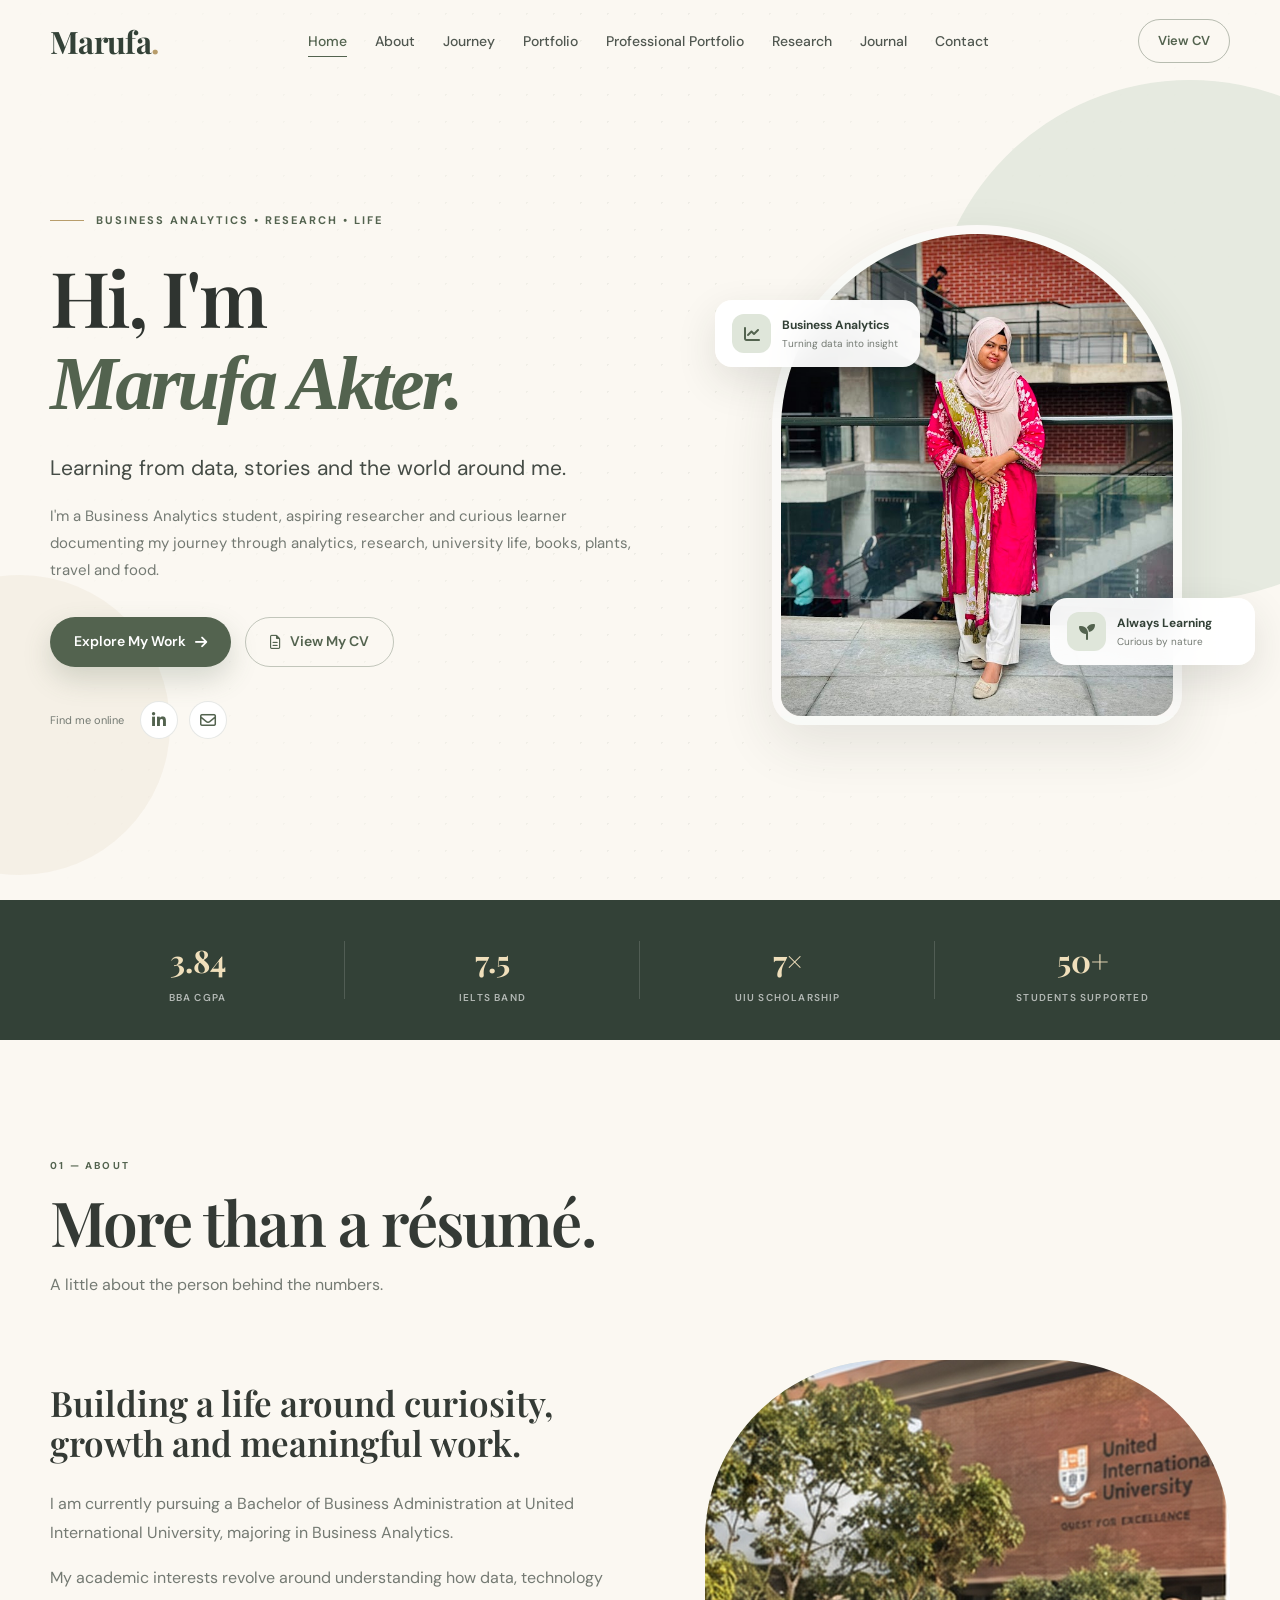
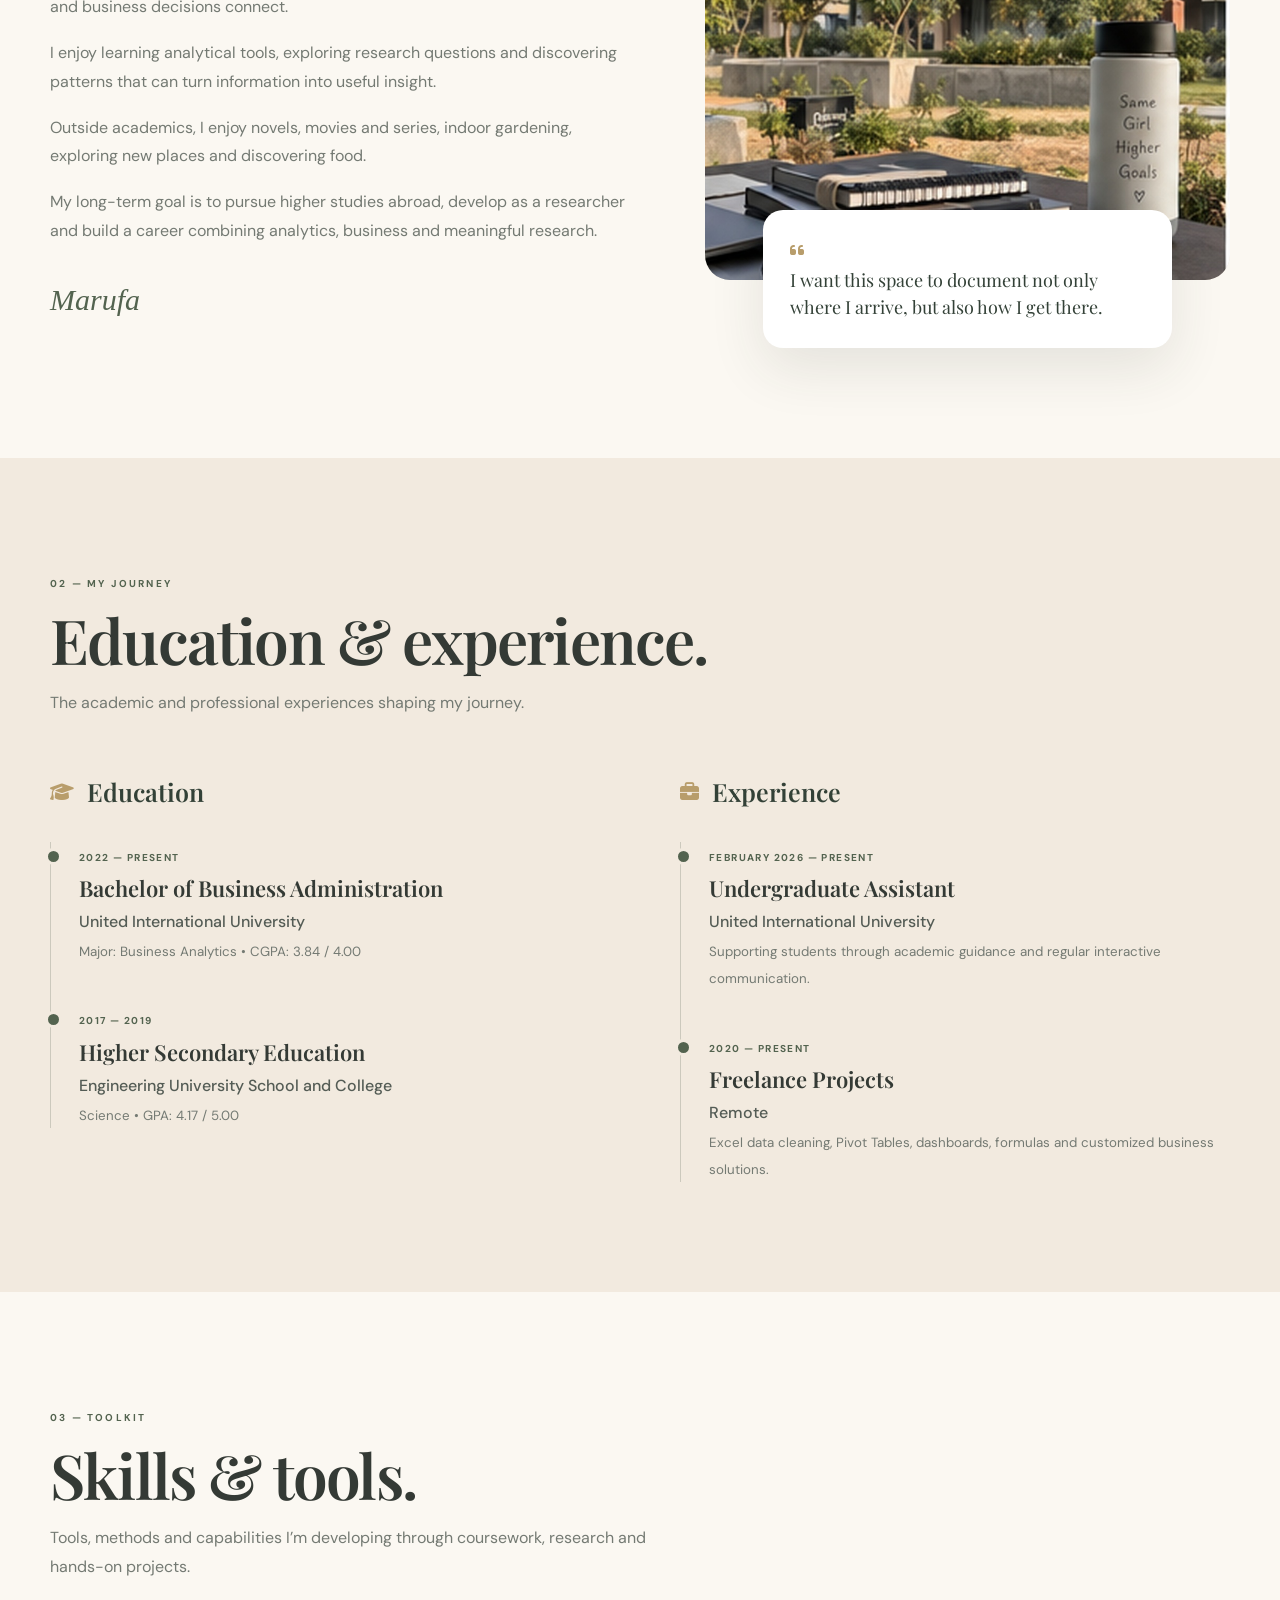
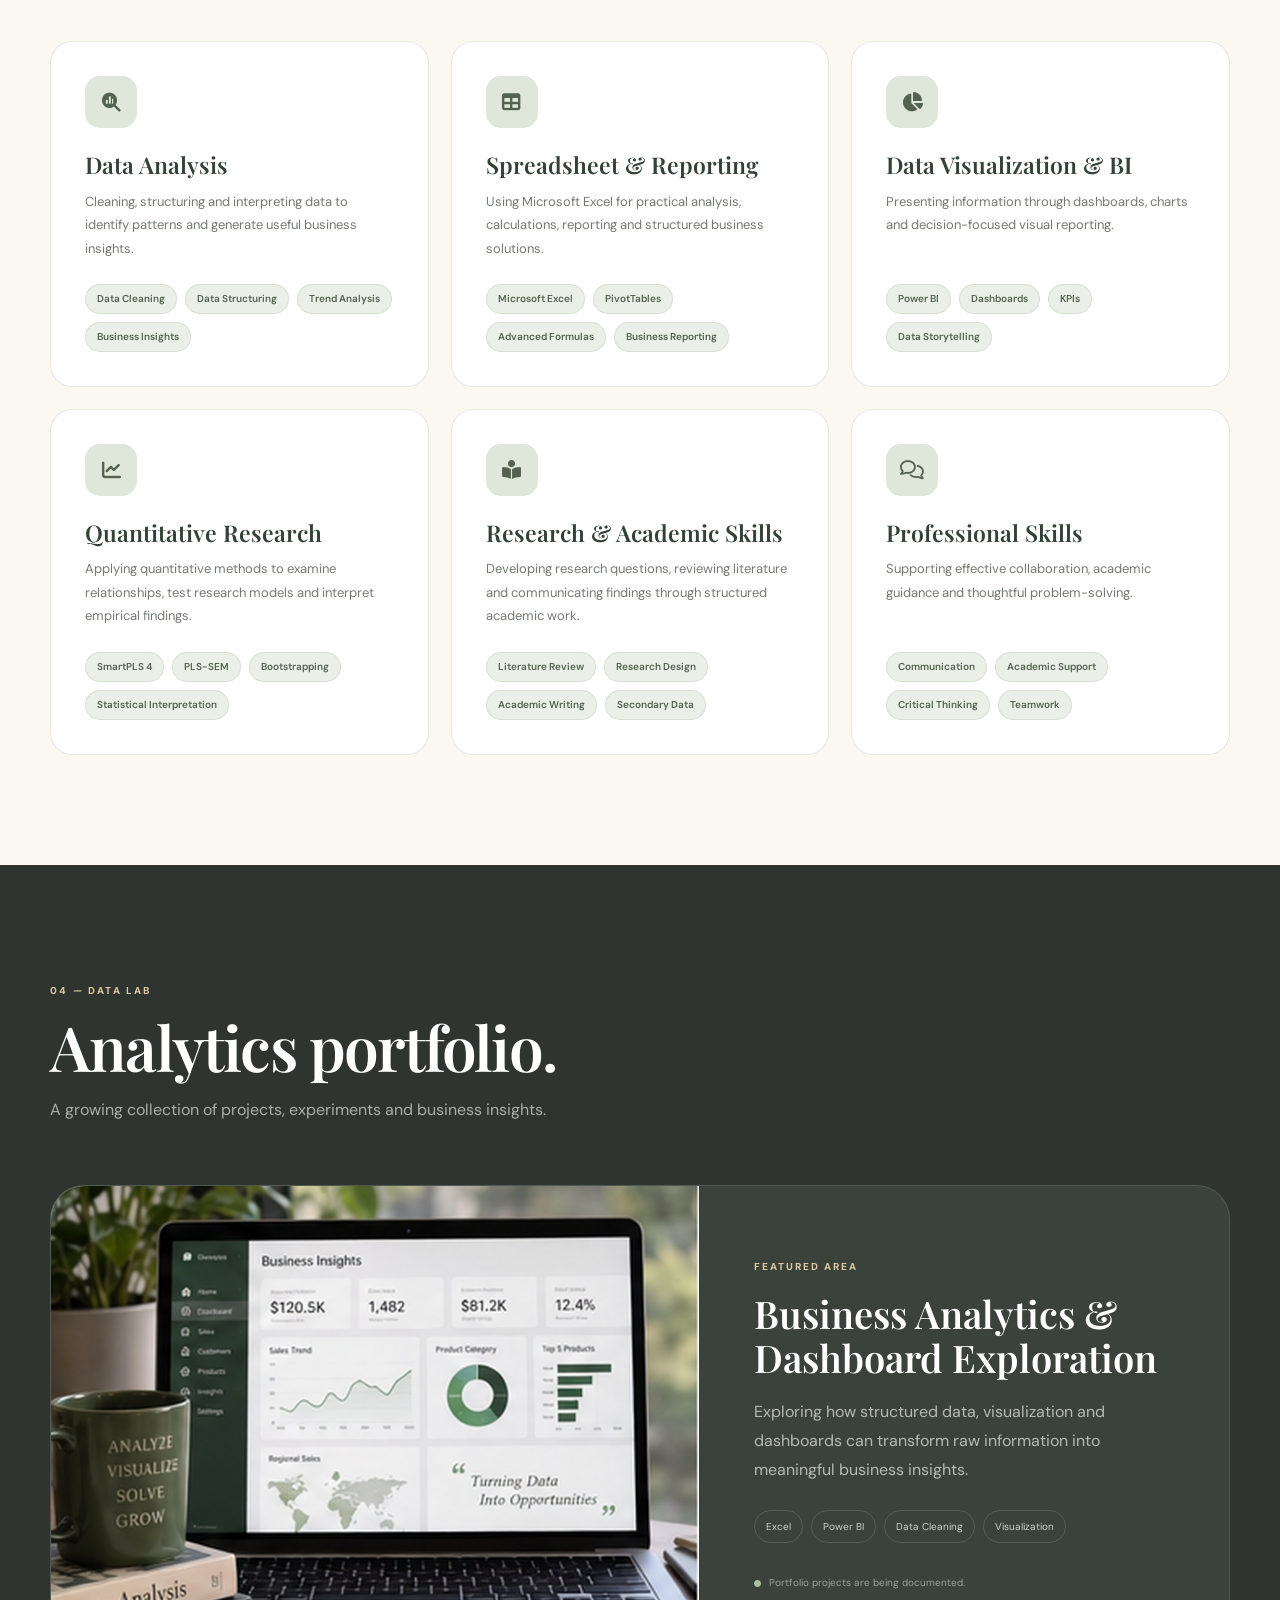
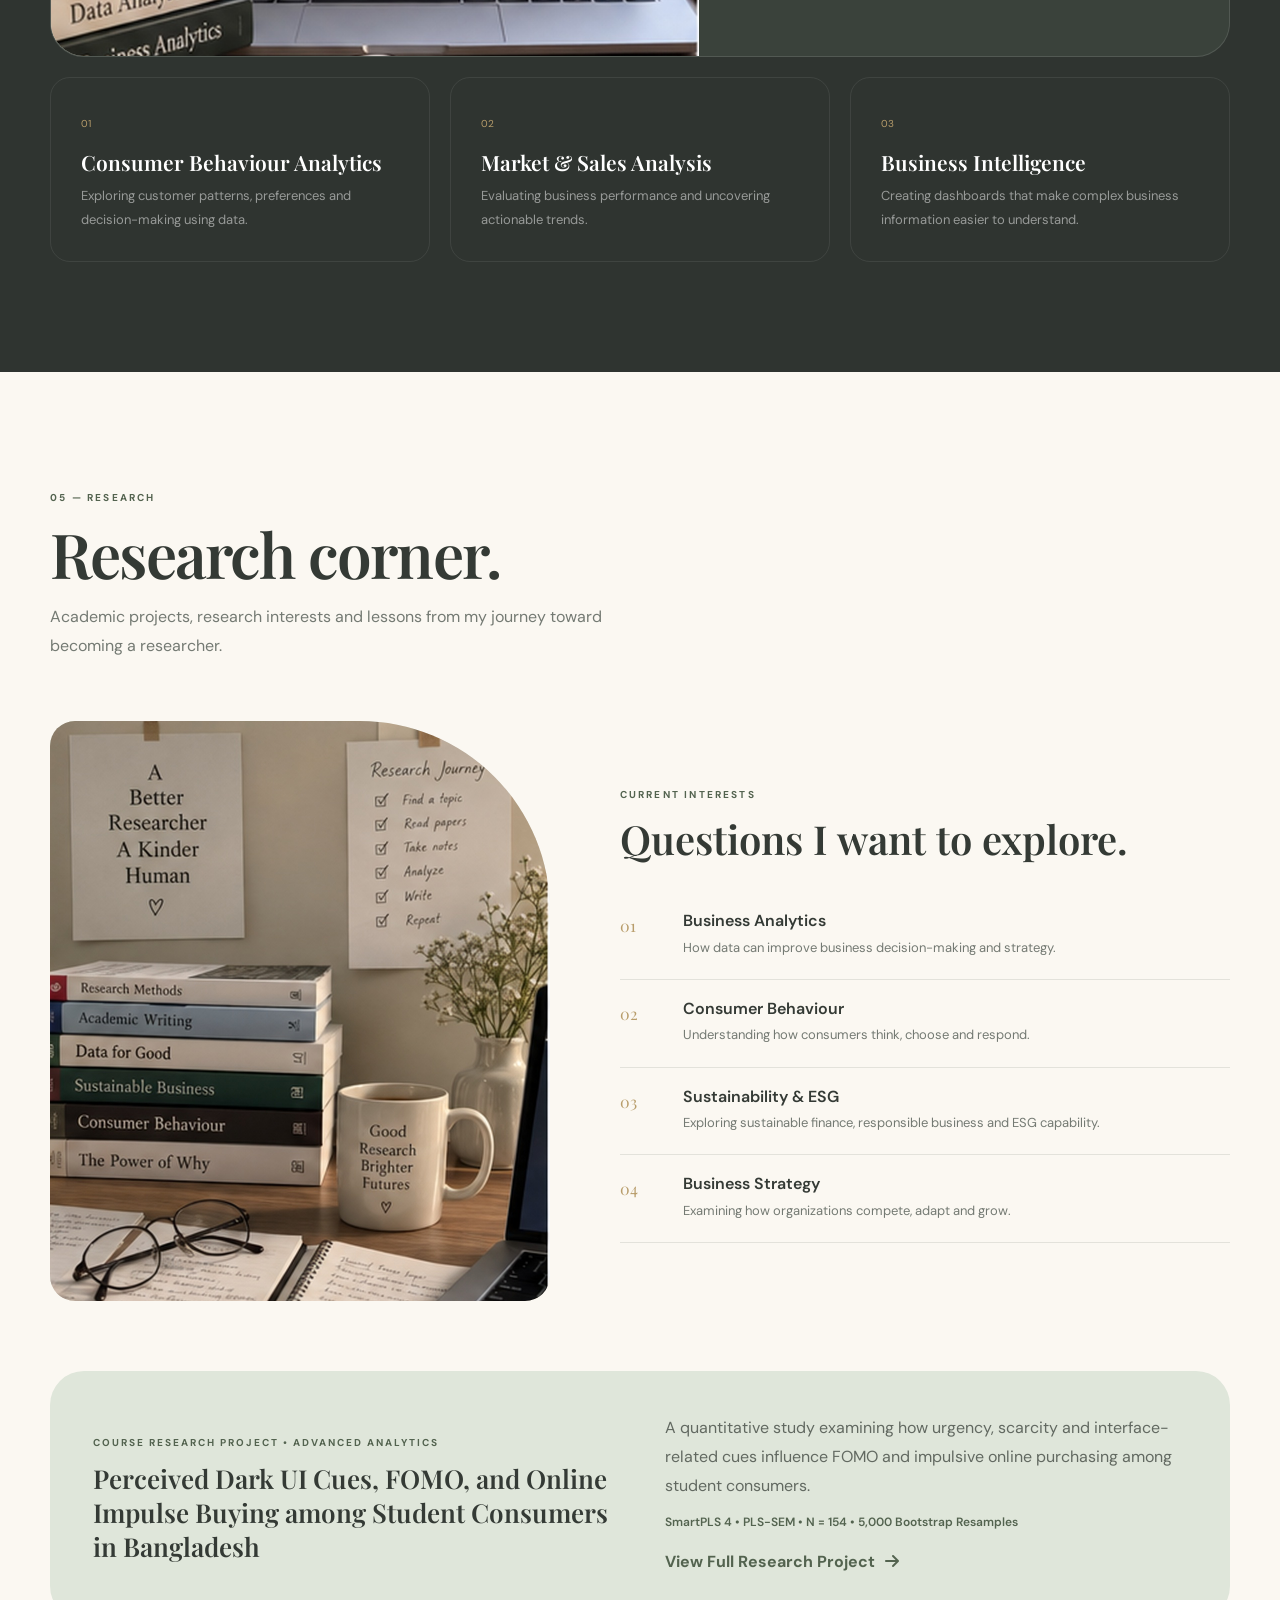
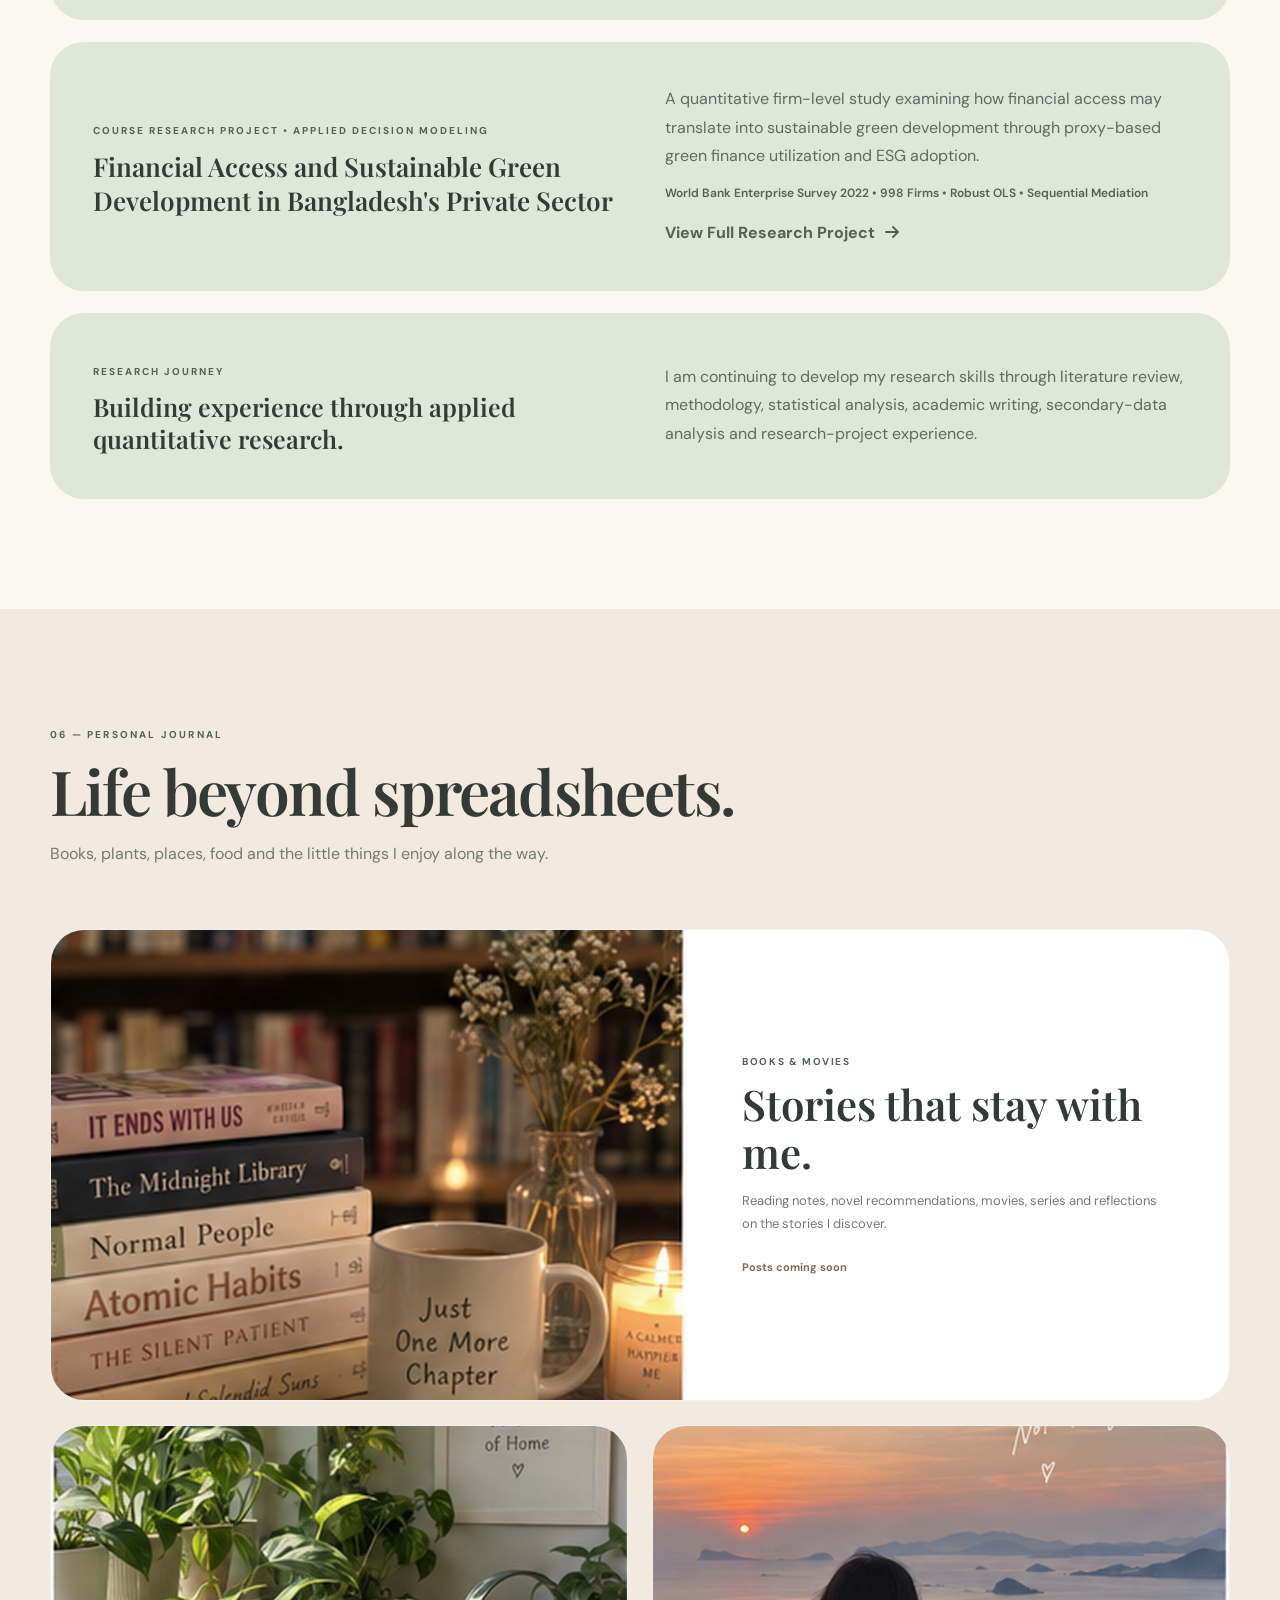
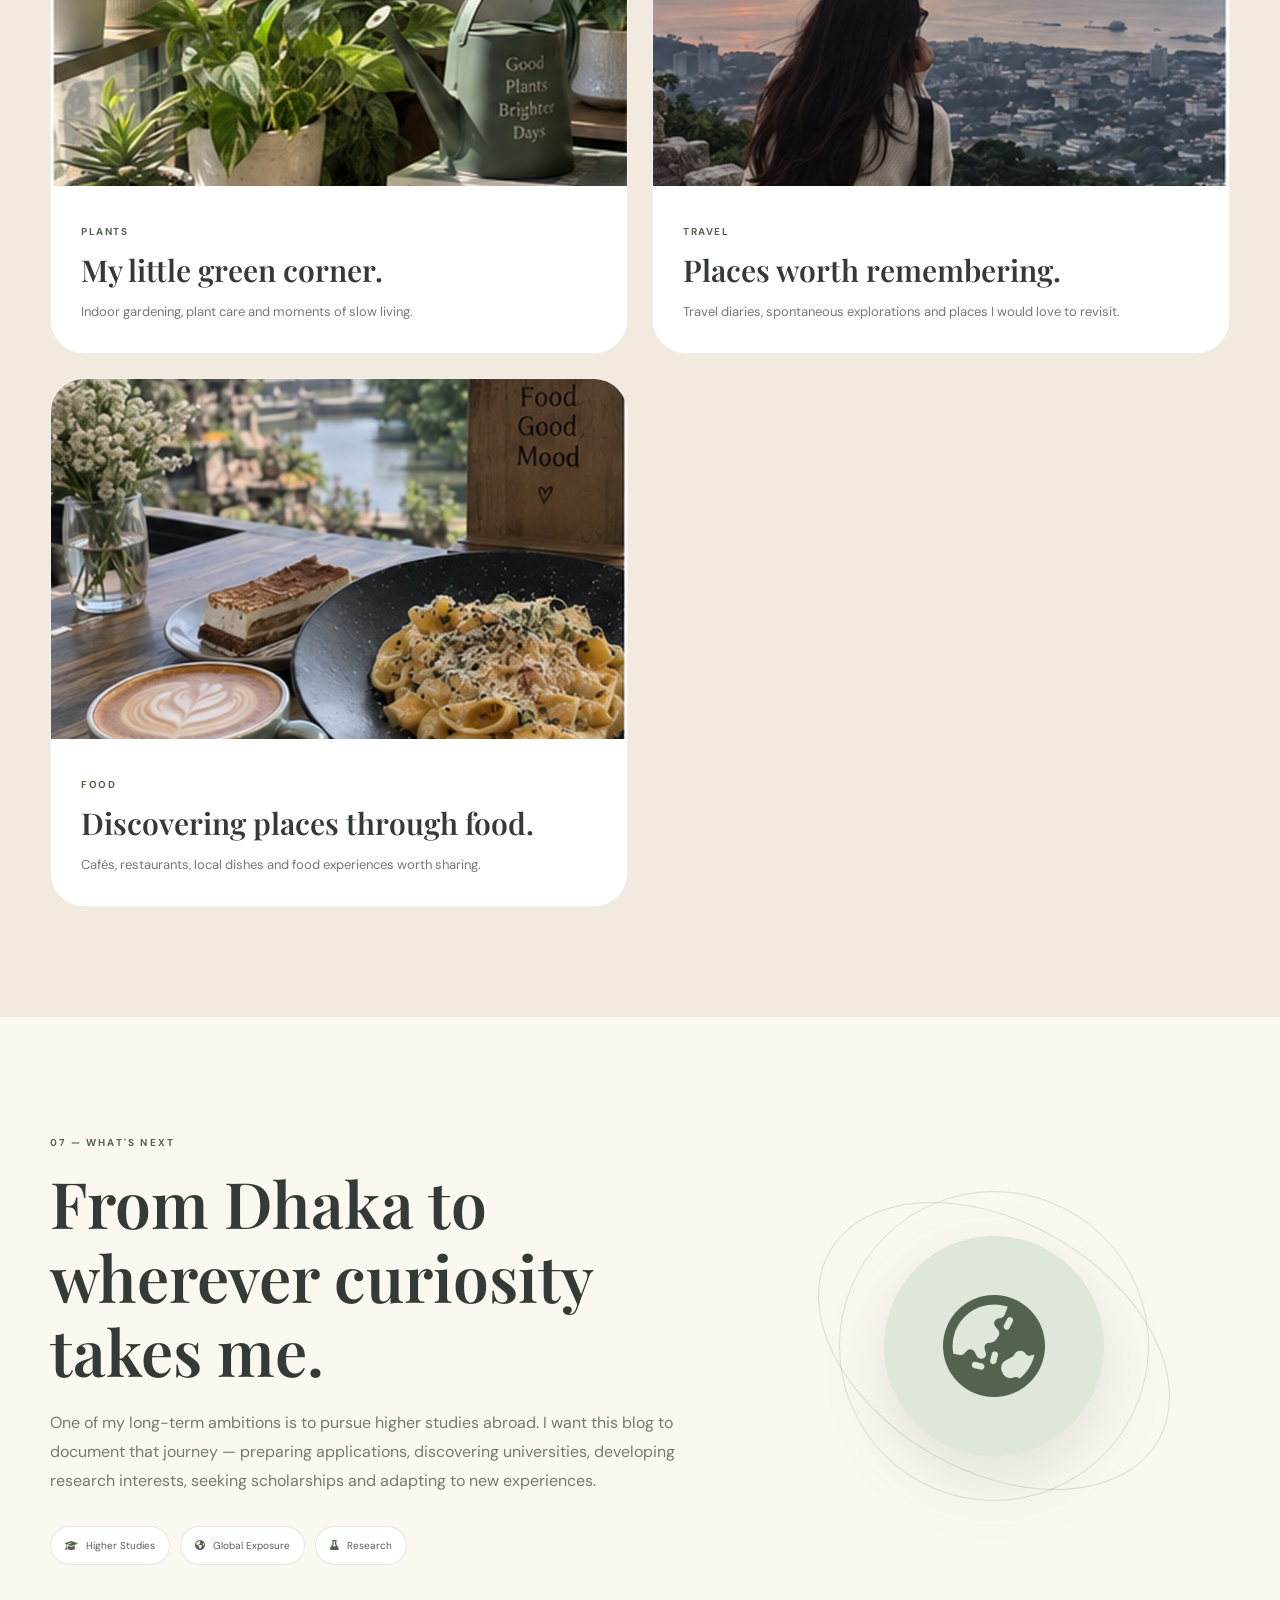
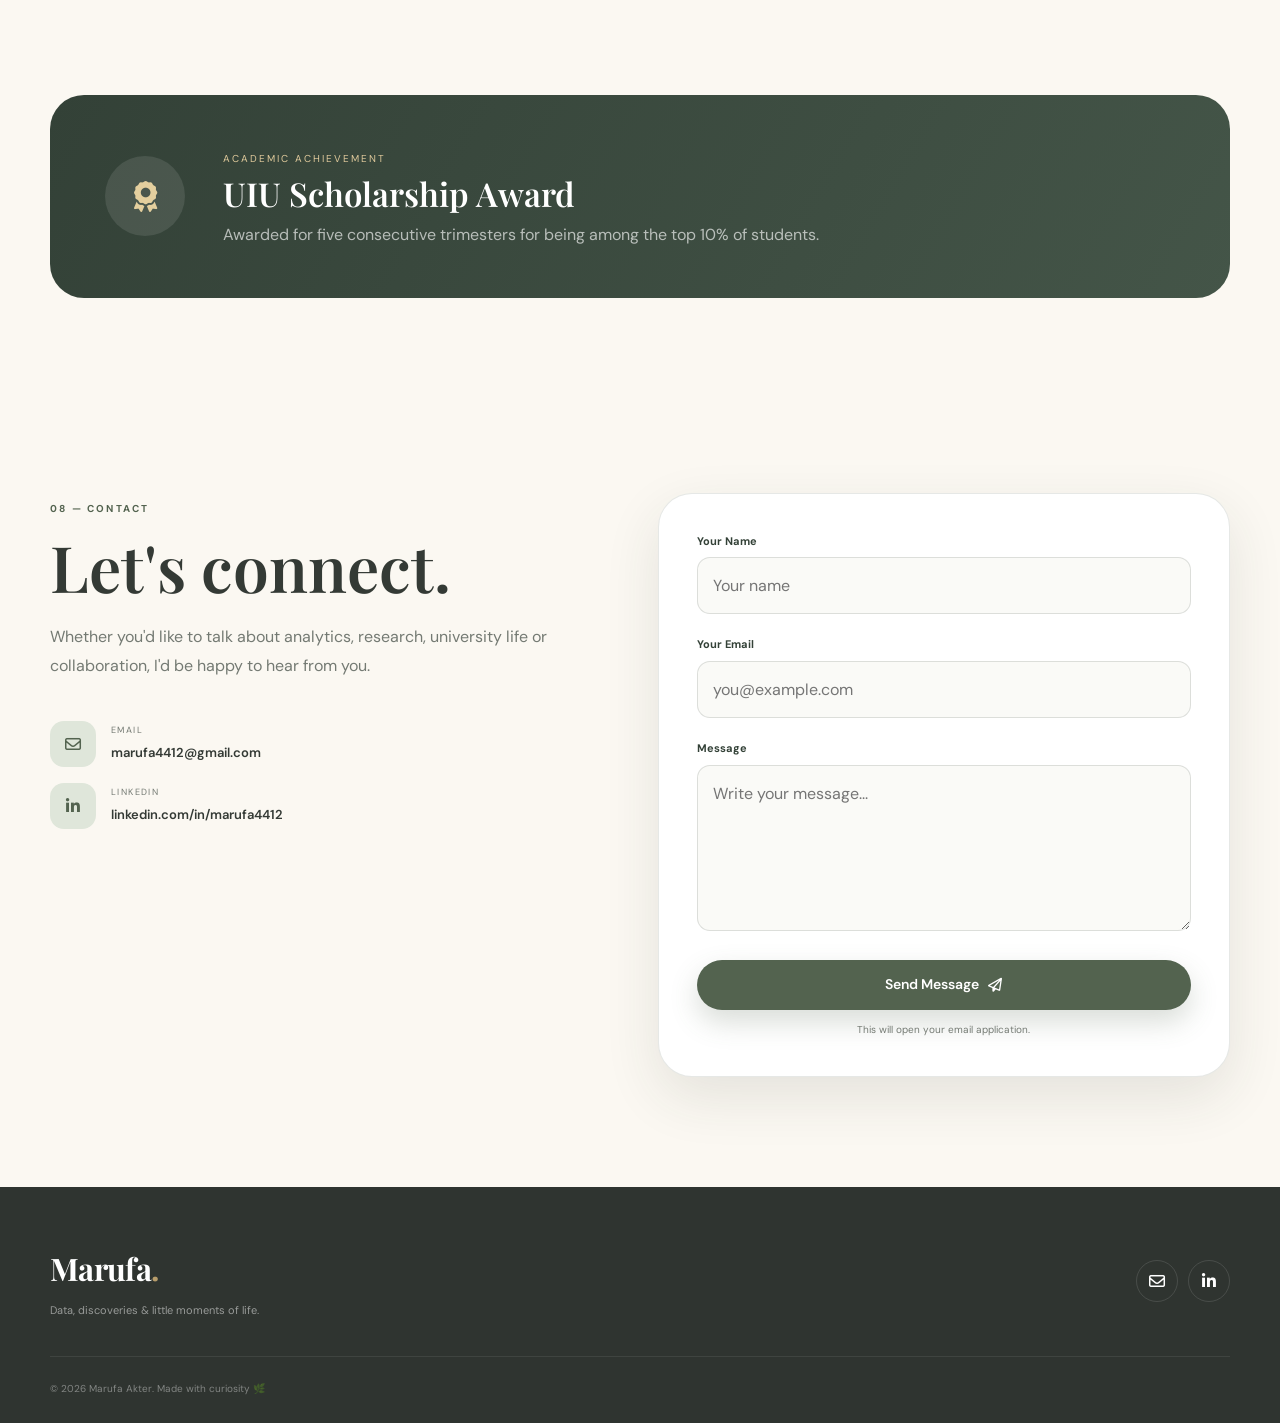
==== commit 8951a892: "Add professional portfolio link to existing blog navigation" ====
--- a/index.html
+++ b/index.html
@@ -102,6 +102,10 @@
 
                 <li>
                     <a href="#portfolio">Portfolio</a>
+                </li>
+
+                <li>
+                    <a href="professional/">Professional Portfolio</a>
                 </li>
 
                 <li>
@@ -944,94 +948,182 @@
 
 
 
-        <!-- =================================
-             ANALYTICS PORTFOLIO
-        ================================== -->
-
-        <section id="portfolio" class="section section-dark">
-            <div class="container">
-                <div class="section-heading heading-light reveal">
-                    <span class="section-label">04 — Data Lab</span>
-                    <h2>Applied analytics & business projects.</h2>
-                    <p>Selected coursework and practical projects in machine learning,
-                       data management, forecasting, and decision analytics.
-                       These are academic projects, not commercial client engagements.</p>
-                </div>
-
-                <div class="featured-project reveal">
-                    <div class="project-image">
-                        <img src="images/analytics.jpg"
-                             alt="Illustrative analytics workspace image"
-                             class="content-image">
-                    </div>
-                    <div class="project-content">
-                        <span class="project-type">Advanced Analytics · Coursework</span>
-                        <h3>Machine Learning & Predictive Business Analytics</h3>
-                        <p>Implemented logistic regression for purchase prediction, Apriori
-                           association rules for market basket analysis, support vector
-                           regression for revenue modeling, and random forest regression
-                           for sales prediction in Python/Jupyter notebooks.</p>
-                        <p>Examined model evaluation and limitations, including
-                           generalization and potential overfitting.</p>
-                        <div class="project-tags">
-                            <span>Python</span><span>Pandas</span>
-                            <span>Scikit-learn</span><span>Jupyter</span>
-                        </div>
-                        <div class="project-status">
-                            <i class="fa-solid fa-circle"></i>
-                            Completed academic exercises; notebooks available on request
-                            pending permission and privacy review.
-                        </div>
-                    </div>
-                </div>
-
-                <div class="future-projects">
-                    <article class="future-card reveal">
-                        <span>01 · DATABASE SYSTEMS</span>
-                        <h3>Airport Flight Operations Database</h3>
-                        <p>Organized a 200-record flight dataset in Microsoft Access,
-                           with relational tables, keys, forms, queries and reports.</p>
-                    </article>
-                    <article class="future-card reveal">
-                        <span>02 · FINANCIAL MODELING</span>
-                        <h3>Excel Optimization & Forecasting</h3>
-                        <p>Applied Solver, linear programming, sensitivity and
-                           scenario analysis; practiced PivotTables, data validation
-                           and time-series forecasting.</p>
-                    </article>
-                    <article class="future-card reveal">
-                        <span>03 · SUSTAINABLE ENTREPRENEURSHIP</span>
-                        <h3>EcoCraft Product Venture</h3>
-                        <p>Co-developed sustainable decorative products from
-                           agricultural by-products, prepared a business plan
-                           and presented prototypes at a university project show.</p>
-                    </article>
-                    <article class="future-card reveal">
-                        <span>04 · E-BUSINESS</span>
-                        <h3>QuickPick Digital Pre-order Concept</h3>
-                        <p>Collaborated on a university food-vendor pre-ordering
-                           concept using WordPress and WooCommerce, supported
-                           by business and financial feasibility modeling.</p>
-                    </article>
-                    <article class="future-card reveal">
-                        <span>05 · DATA MODELING</span>
-                        <h3>CityCare Hospital EER Model</h3>
-                        <p>Designed an extended entity-relationship diagram
-                           illustrating specialization, relationships,
-                           weak entities, wards and beds.</p>
-                    </article>
-                    <article class="future-card reveal">
-                        <span>06 · RESEARCH</span>
-                        <h3>Dark UI Cues & FOMO</h3>
-                        <p>Analyzed 154 survey responses using SmartPLS and PLS-SEM
-                           to investigate consumer behavior and online impulse buying.
-                           <a href="research/dark-ui-fomo/index.html" style="color:#c8dcc8">Read study →</a></p>
-                    </article>
-                </div>
-            </div>
-        </section>
-
-
+        <!-- =================================
+             ANALYTICS PORTFOLIO
+        ================================== -->
+
+        <section
+            id="portfolio"
+            class="section section-dark"
+        >
+
+            <div class="container">
+
+                <div class="section-heading heading-light reveal">
+
+                    <span class="section-label">
+                        04 — Data Lab
+                    </span>
+
+
+                    <h2>
+                        Analytics portfolio.
+                    </h2>
+
+
+                    <p>
+                        A growing collection of
+                        projects, experiments and
+                        business insights.
+                    </p>
+
+                </div>
+
+
+
+                <div class="featured-project reveal">
+
+                    <div class="project-image">
+
+                        <span class="fallback-label">
+                            Analytics Project
+                        </span>
+
+
+                        <img
+                            src="images/analytics.jpg"
+                            alt="Business analytics dashboard"
+                            class="content-image"
+                        >
+
+                    </div>
+
+
+
+                    <div class="project-content">
+
+                        <span class="project-type">
+                            Featured Area
+                        </span>
+
+
+                        <h3>
+                            Business Analytics &
+                            Dashboard Exploration
+                        </h3>
+
+
+                        <p>
+                            Exploring how structured data,
+                            visualization and dashboards can
+                            transform raw information into
+                            meaningful business insights.
+                        </p>
+
+
+                        <div class="project-tags">
+
+                            <span>
+                                Excel
+                            </span>
+
+                            <span>
+                                Power BI
+                            </span>
+
+                            <span>
+                                Data Cleaning
+                            </span>
+
+                            <span>
+                                Visualization
+                            </span>
+
+                        </div>
+
+
+                        <div class="project-status">
+
+                            <i class="fa-solid fa-circle"></i>
+
+                            Portfolio projects
+                            are being documented.
+
+                        </div>
+
+                    </div>
+
+                </div>
+
+
+
+                <div class="future-projects">
+
+                    <article class="future-card reveal">
+
+                        <span>
+                            01
+                        </span>
+
+                        <h3>
+                            Consumer Behaviour Analytics
+                        </h3>
+
+                        <p>
+                            Exploring customer patterns,
+                            preferences and decision-making
+                            using data.
+                        </p>
+
+                    </article>
+
+
+
+                    <article class="future-card reveal">
+
+                        <span>
+                            02
+                        </span>
+
+                        <h3>
+                            Market & Sales Analysis
+                        </h3>
+
+                        <p>
+                            Evaluating business performance
+                            and uncovering actionable trends.
+                        </p>
+
+                    </article>
+
+
+
+                    <article class="future-card reveal">
+
+                        <span>
+                            03
+                        </span>
+
+                        <h3>
+                            Business Intelligence
+                        </h3>
+
+                        <p>
+                            Creating dashboards that make
+                            complex business information
+                            easier to understand.
+                        </p>
+
+                    </article>
+
+                </div>
+
+            </div>
+
+        </section>
+
+
+
         <!-- =================================
              RESEARCH
         ================================== -->
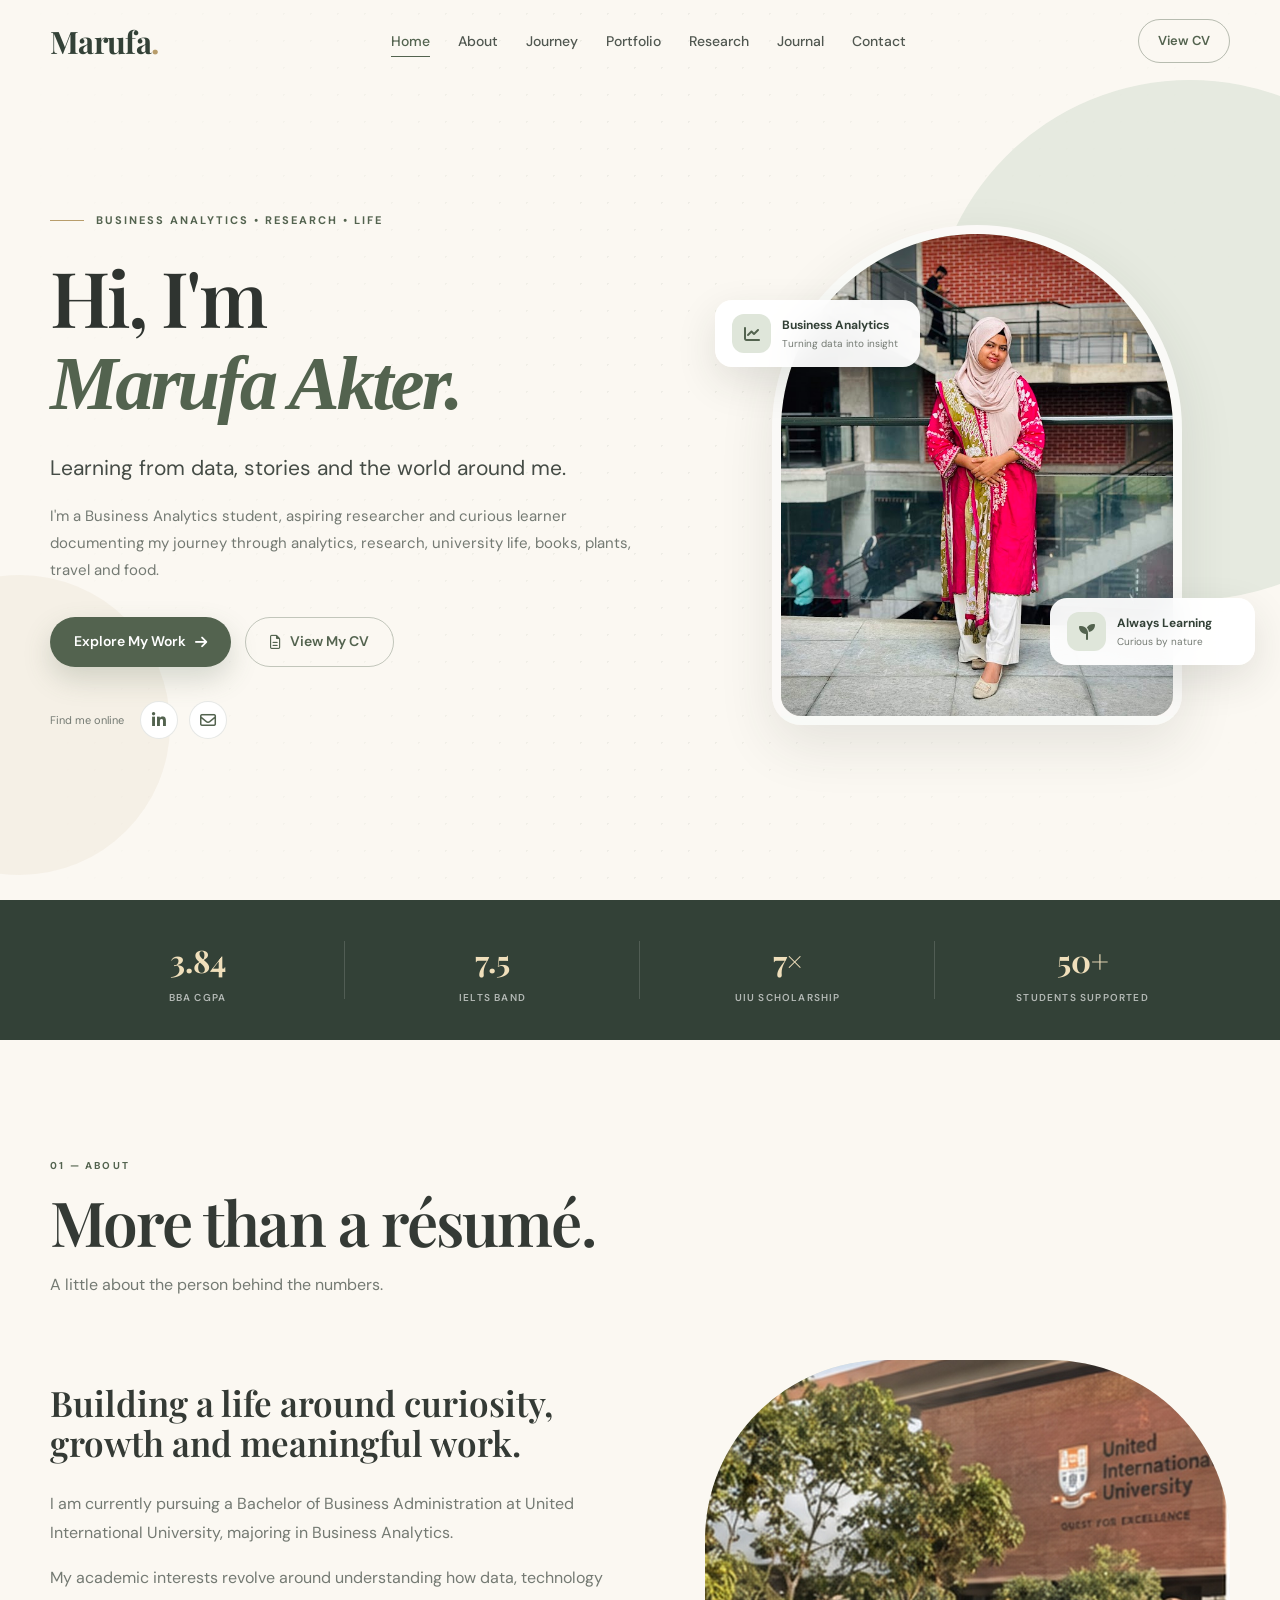
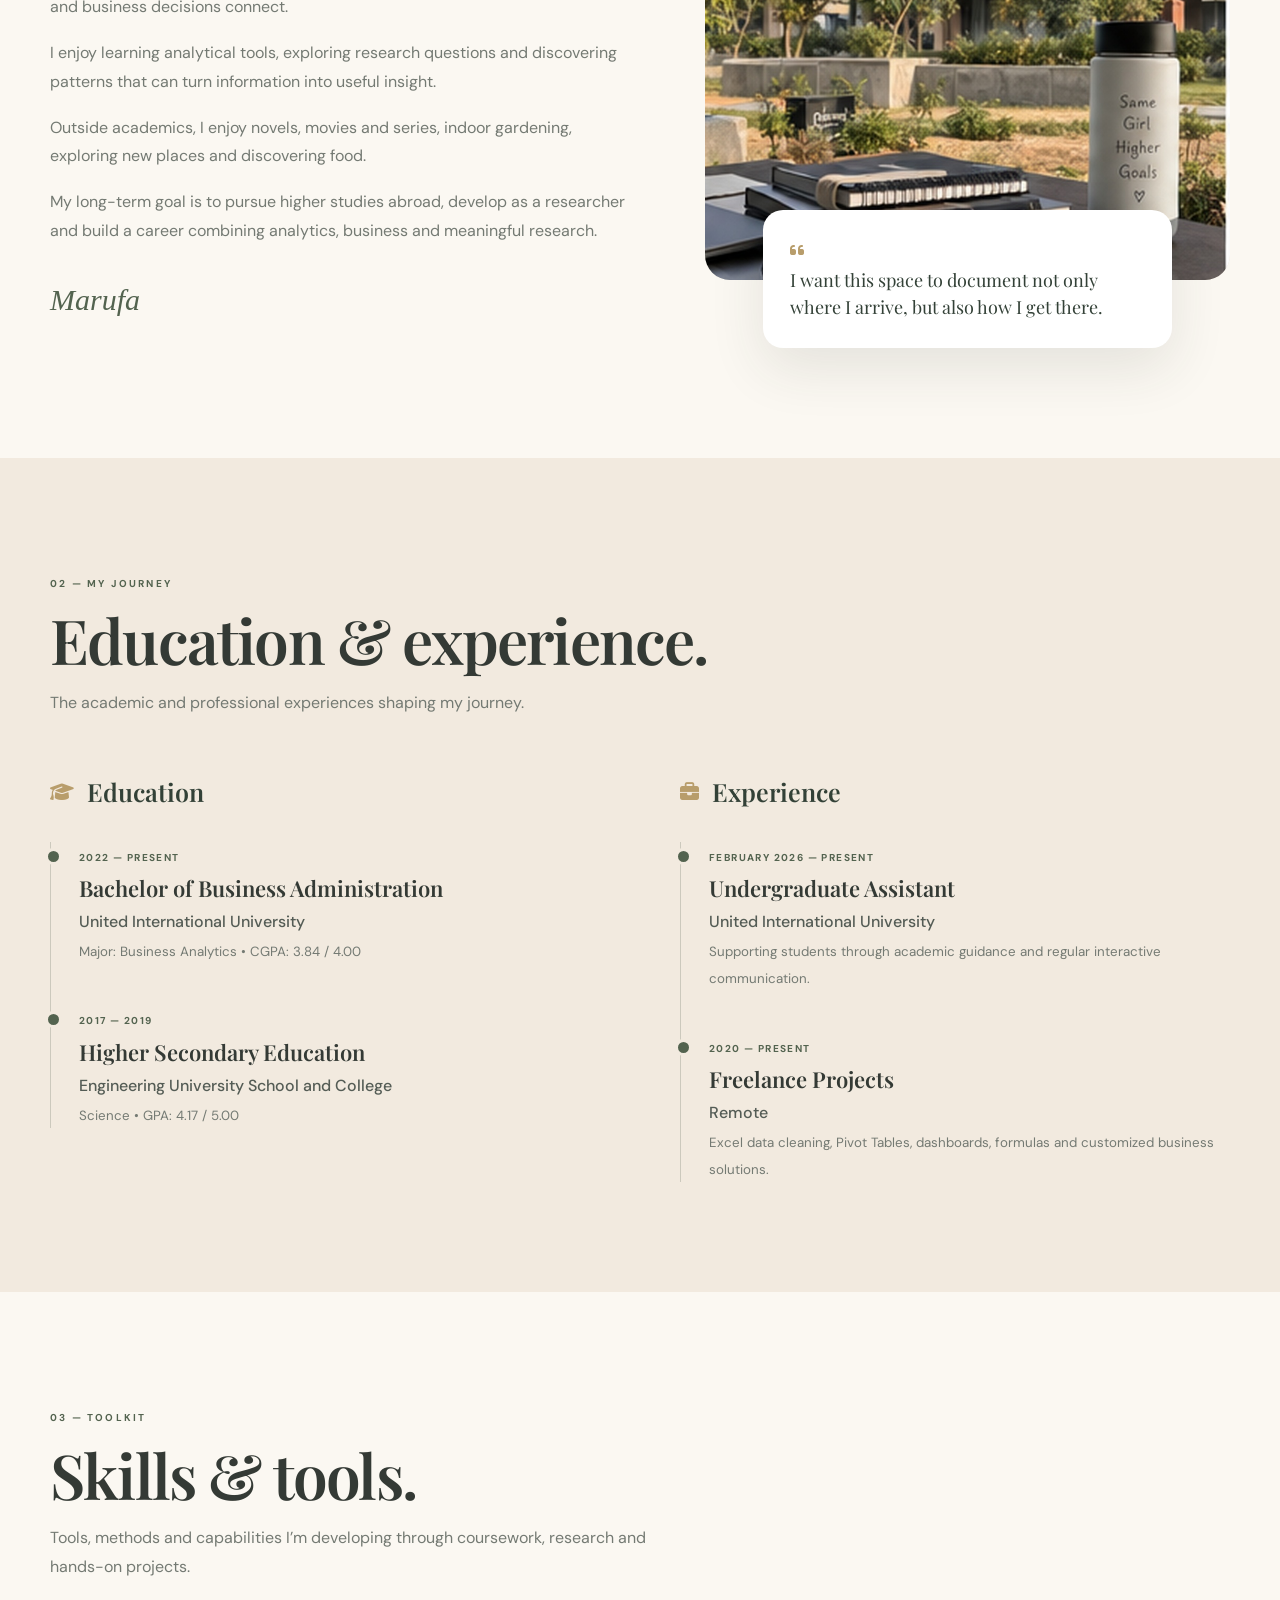
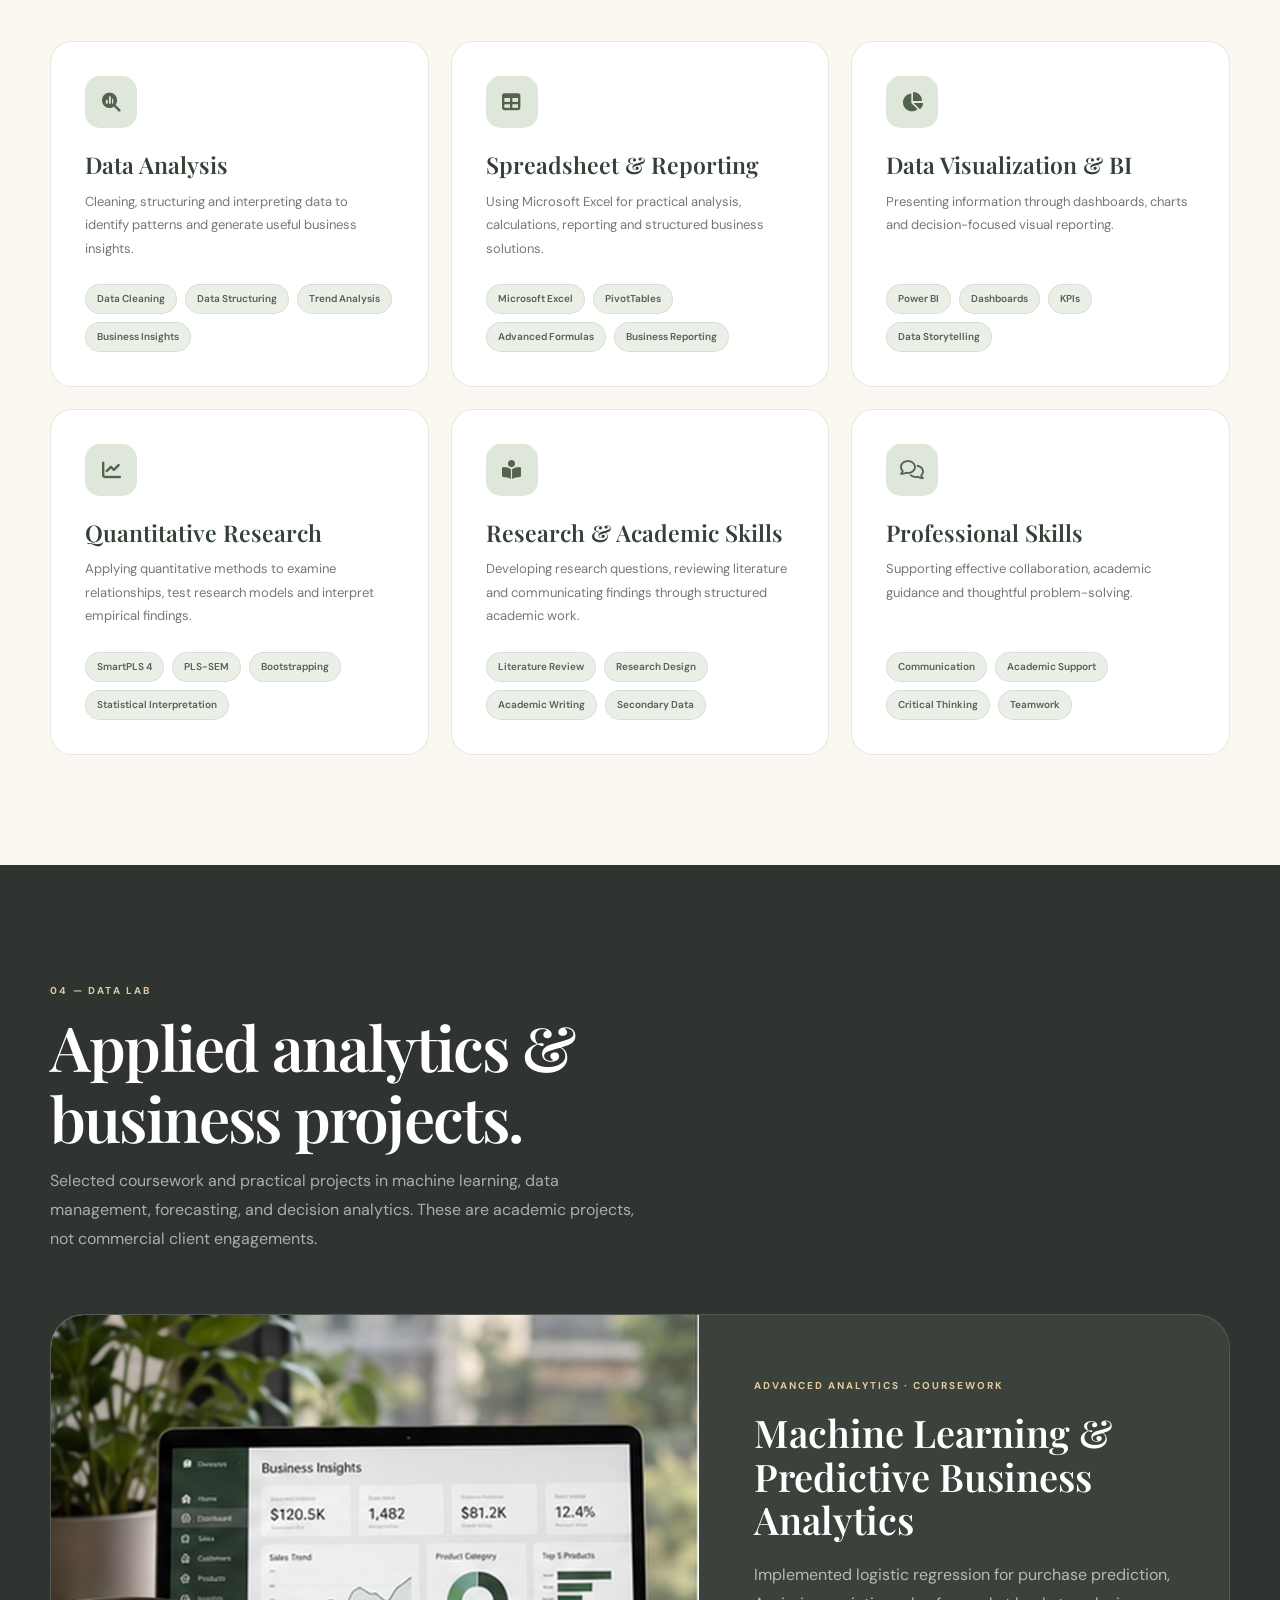
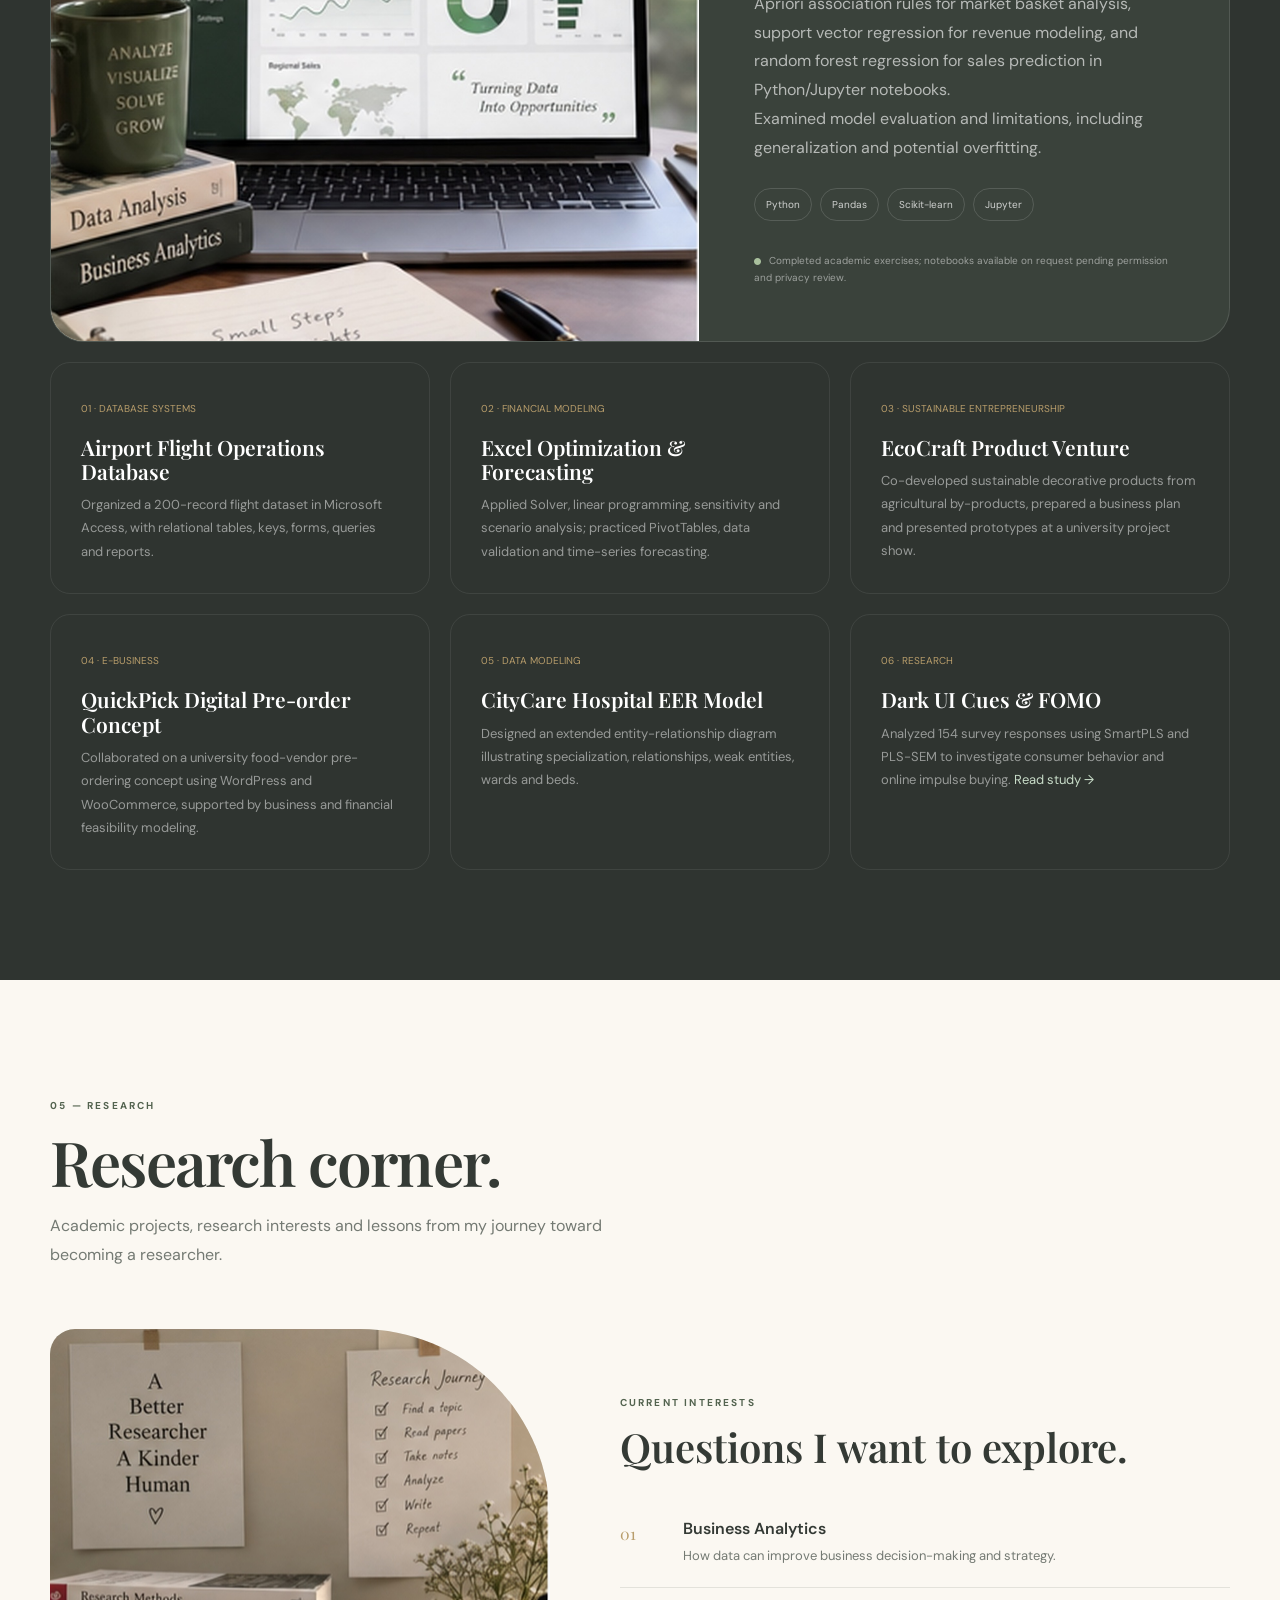
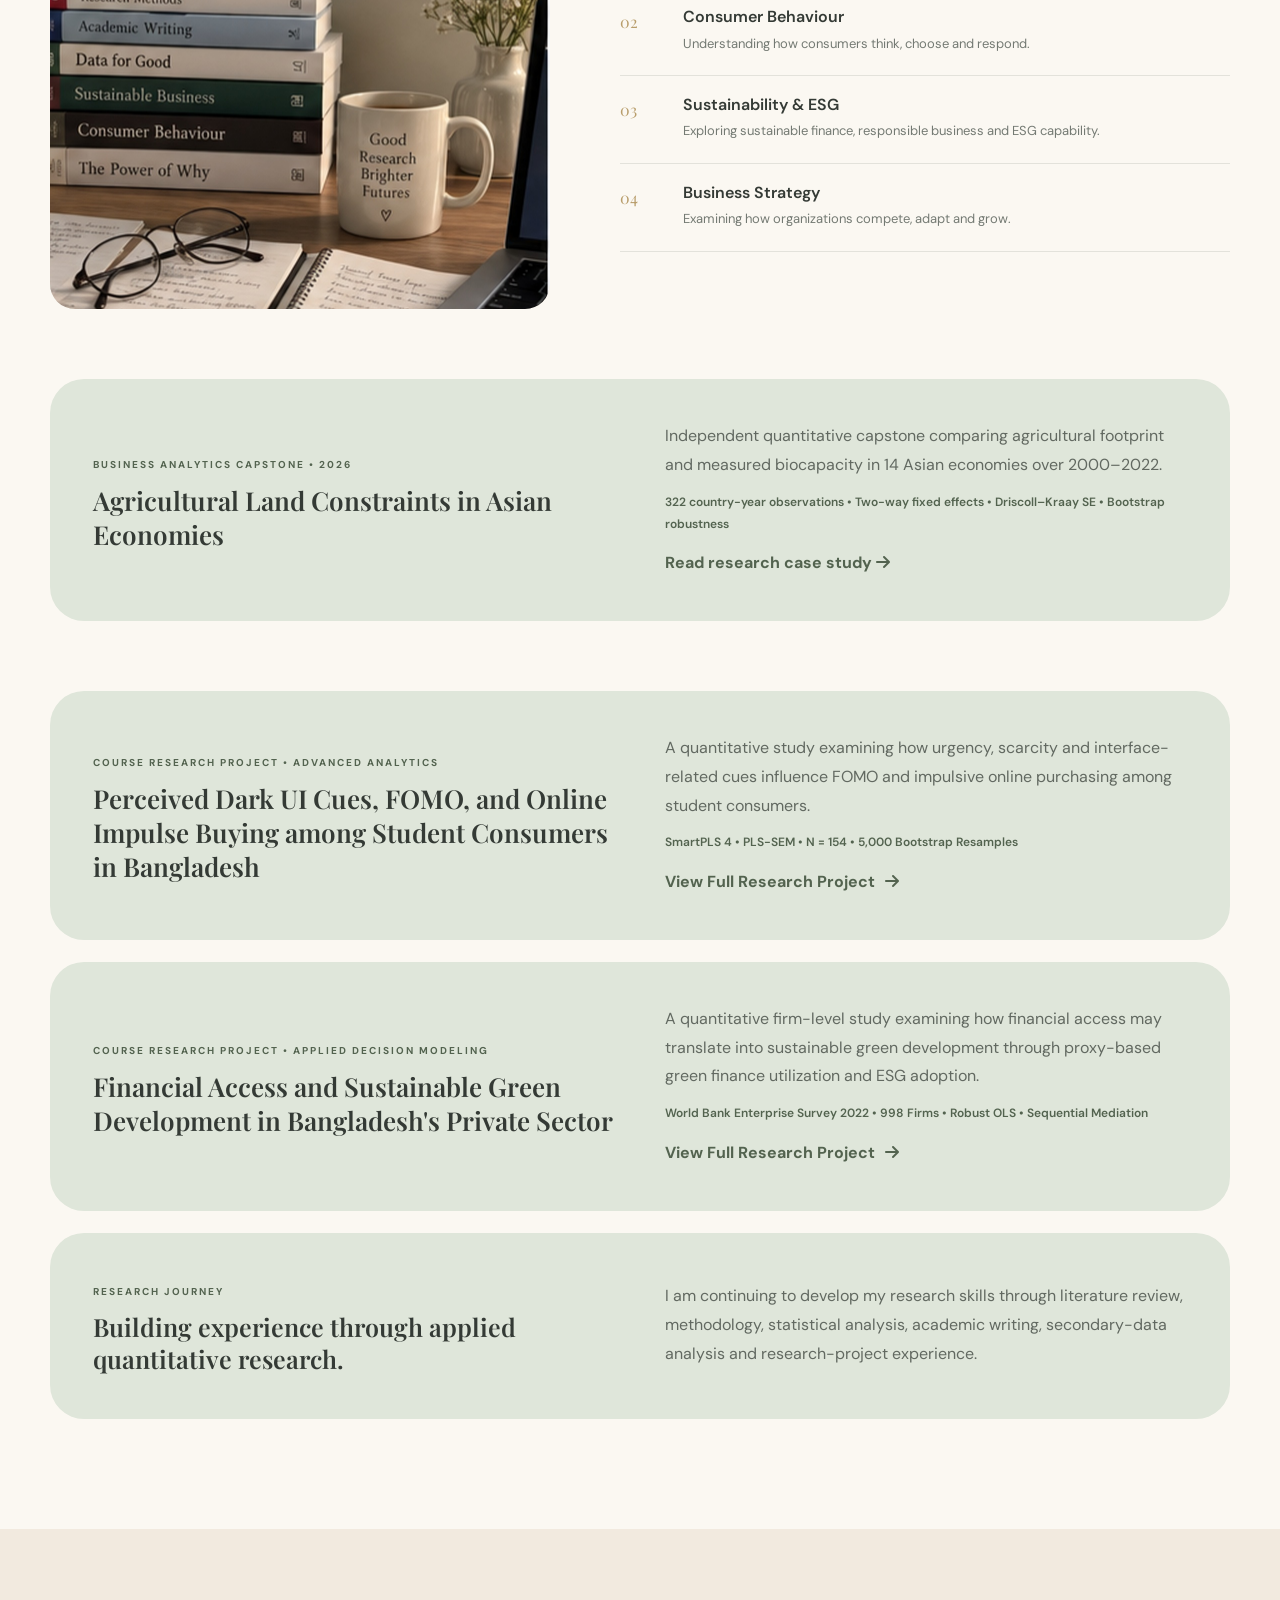
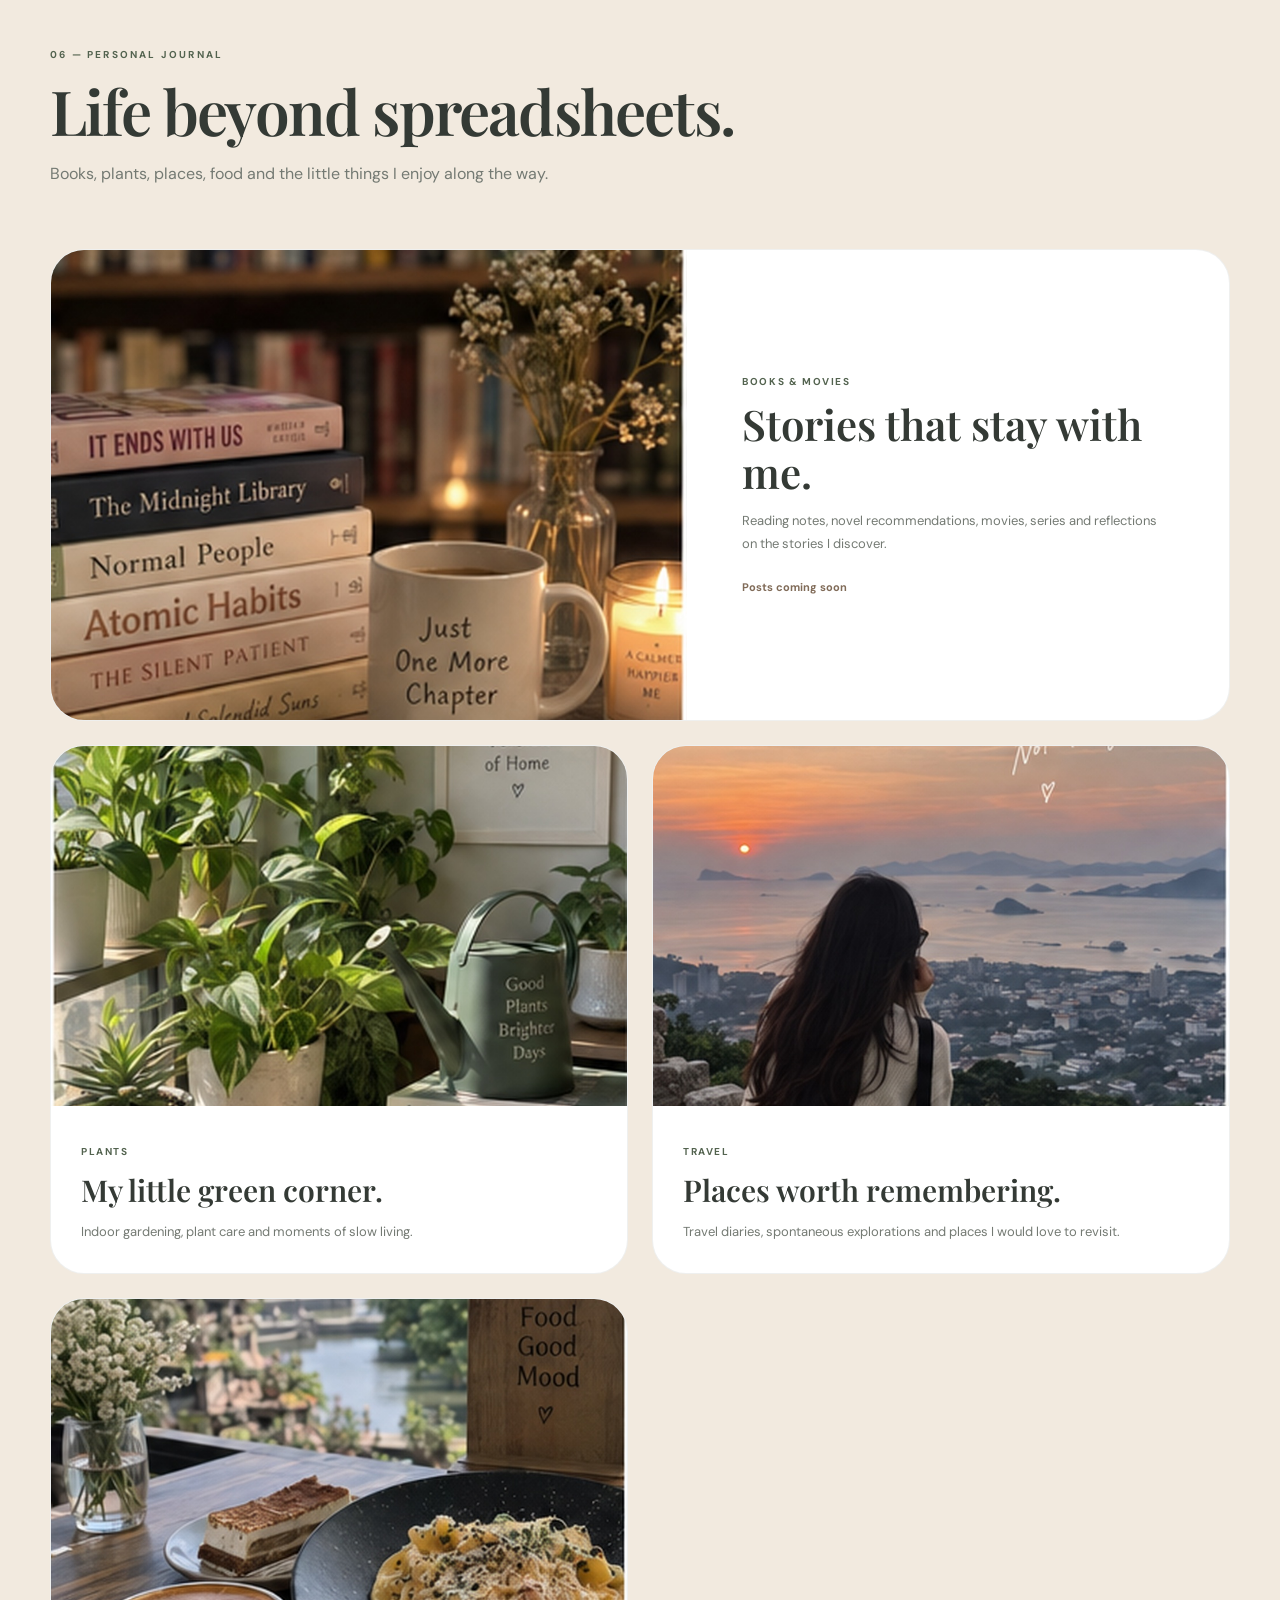
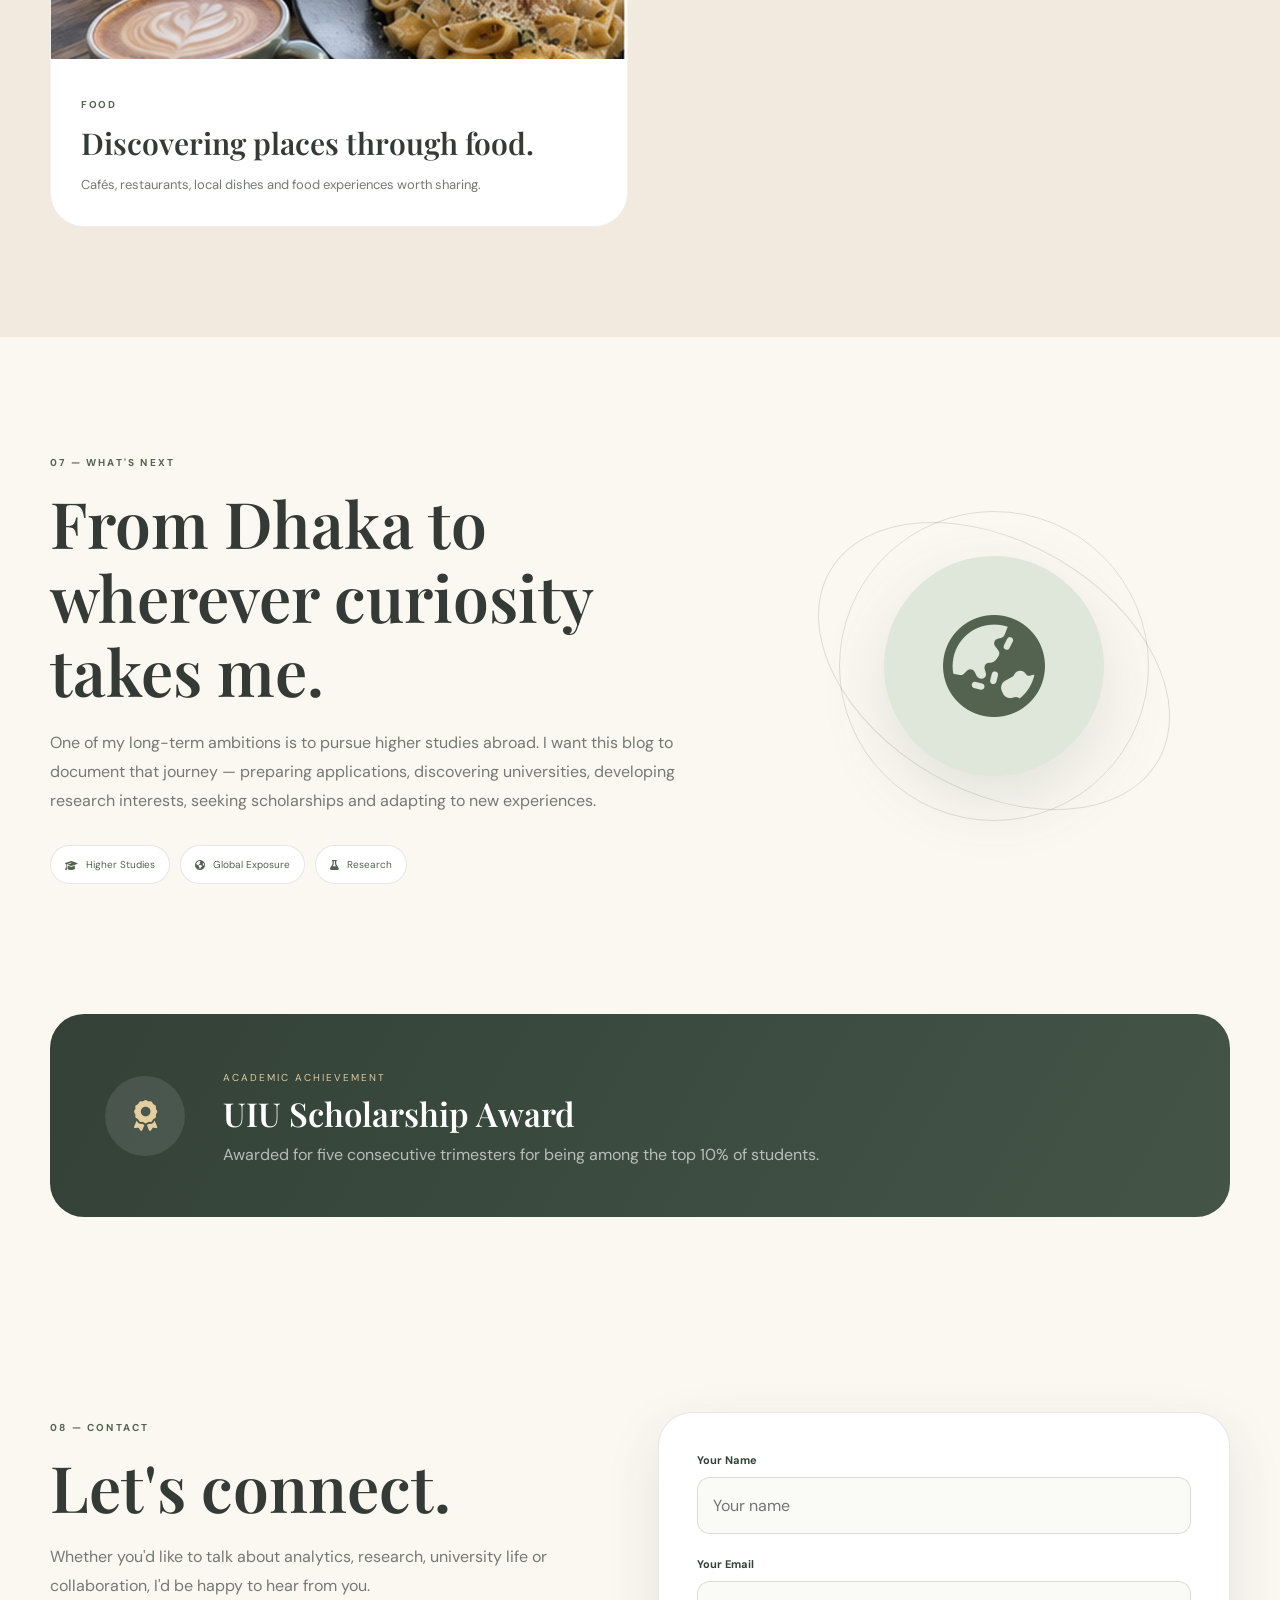
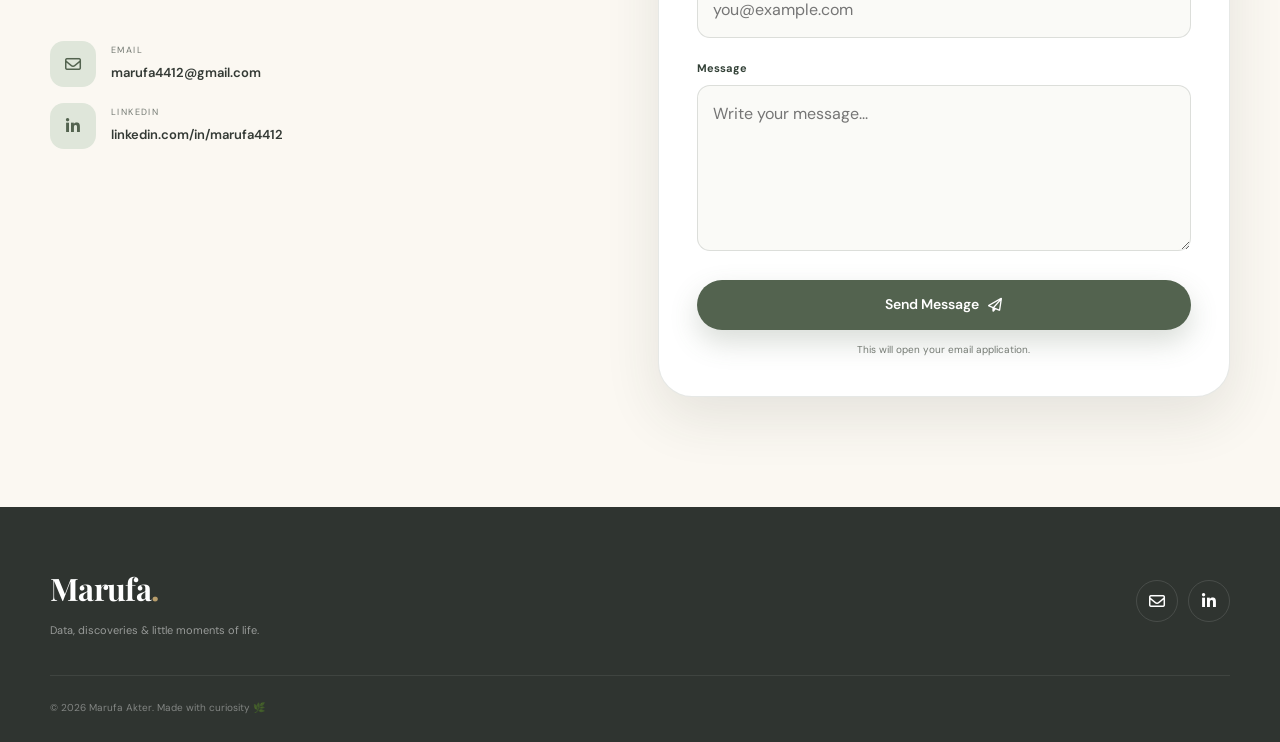
==== commit c133e313: "Feature independent agricultural land capstone on research homepage" ====
--- a/index.html
+++ b/index.html
@@ -102,10 +102,6 @@
 
                 <li>
                     <a href="#portfolio">Portfolio</a>
-                </li>
-
-                <li>
-                    <a href="professional/">Professional Portfolio</a>
                 </li>
 
                 <li>
@@ -948,182 +944,94 @@
 
 
 
-        <!-- =================================
-             ANALYTICS PORTFOLIO
-        ================================== -->
-
-        <section
-            id="portfolio"
-            class="section section-dark"
-        >
-
-            <div class="container">
-
-                <div class="section-heading heading-light reveal">
-
-                    <span class="section-label">
-                        04 — Data Lab
-                    </span>
-
-
-                    <h2>
-                        Analytics portfolio.
-                    </h2>
-
-
-                    <p>
-                        A growing collection of
-                        projects, experiments and
-                        business insights.
-                    </p>
-
-                </div>
-
-
-
-                <div class="featured-project reveal">
-
-                    <div class="project-image">
-
-                        <span class="fallback-label">
-                            Analytics Project
-                        </span>
-
-
-                        <img
-                            src="images/analytics.jpg"
-                            alt="Business analytics dashboard"
-                            class="content-image"
-                        >
-
-                    </div>
-
-
-
-                    <div class="project-content">
-
-                        <span class="project-type">
-                            Featured Area
-                        </span>
-
-
-                        <h3>
-                            Business Analytics &
-                            Dashboard Exploration
-                        </h3>
-
-
-                        <p>
-                            Exploring how structured data,
-                            visualization and dashboards can
-                            transform raw information into
-                            meaningful business insights.
-                        </p>
-
-
-                        <div class="project-tags">
-
-                            <span>
-                                Excel
-                            </span>
-
-                            <span>
-                                Power BI
-                            </span>
-
-                            <span>
-                                Data Cleaning
-                            </span>
-
-                            <span>
-                                Visualization
-                            </span>
-
-                        </div>
-
-
-                        <div class="project-status">
-
-                            <i class="fa-solid fa-circle"></i>
-
-                            Portfolio projects
-                            are being documented.
-
-                        </div>
-
-                    </div>
-
-                </div>
-
-
-
-                <div class="future-projects">
-
-                    <article class="future-card reveal">
-
-                        <span>
-                            01
-                        </span>
-
-                        <h3>
-                            Consumer Behaviour Analytics
-                        </h3>
-
-                        <p>
-                            Exploring customer patterns,
-                            preferences and decision-making
-                            using data.
-                        </p>
-
-                    </article>
-
-
-
-                    <article class="future-card reveal">
-
-                        <span>
-                            02
-                        </span>
-
-                        <h3>
-                            Market & Sales Analysis
-                        </h3>
-
-                        <p>
-                            Evaluating business performance
-                            and uncovering actionable trends.
-                        </p>
-
-                    </article>
-
-
-
-                    <article class="future-card reveal">
-
-                        <span>
-                            03
-                        </span>
-
-                        <h3>
-                            Business Intelligence
-                        </h3>
-
-                        <p>
-                            Creating dashboards that make
-                            complex business information
-                            easier to understand.
-                        </p>
-
-                    </article>
-
-                </div>
-
-            </div>
-
-        </section>
-
-
-
+        <!-- =================================
+             ANALYTICS PORTFOLIO
+        ================================== -->
+
+        <section id="portfolio" class="section section-dark">
+            <div class="container">
+                <div class="section-heading heading-light reveal">
+                    <span class="section-label">04 — Data Lab</span>
+                    <h2>Applied analytics & business projects.</h2>
+                    <p>Selected coursework and practical projects in machine learning,
+                       data management, forecasting, and decision analytics.
+                       These are academic projects, not commercial client engagements.</p>
+                </div>
+
+                <div class="featured-project reveal">
+                    <div class="project-image">
+                        <img src="images/analytics.jpg"
+                             alt="Illustrative analytics workspace image"
+                             class="content-image">
+                    </div>
+                    <div class="project-content">
+                        <span class="project-type">Advanced Analytics · Coursework</span>
+                        <h3>Machine Learning & Predictive Business Analytics</h3>
+                        <p>Implemented logistic regression for purchase prediction, Apriori
+                           association rules for market basket analysis, support vector
+                           regression for revenue modeling, and random forest regression
+                           for sales prediction in Python/Jupyter notebooks.</p>
+                        <p>Examined model evaluation and limitations, including
+                           generalization and potential overfitting.</p>
+                        <div class="project-tags">
+                            <span>Python</span><span>Pandas</span>
+                            <span>Scikit-learn</span><span>Jupyter</span>
+                        </div>
+                        <div class="project-status">
+                            <i class="fa-solid fa-circle"></i>
+                            Completed academic exercises; notebooks available on request
+                            pending permission and privacy review.
+                        </div>
+                    </div>
+                </div>
+
+                <div class="future-projects">
+                    <article class="future-card reveal">
+                        <span>01 · DATABASE SYSTEMS</span>
+                        <h3>Airport Flight Operations Database</h3>
+                        <p>Organized a 200-record flight dataset in Microsoft Access,
+                           with relational tables, keys, forms, queries and reports.</p>
+                    </article>
+                    <article class="future-card reveal">
+                        <span>02 · FINANCIAL MODELING</span>
+                        <h3>Excel Optimization & Forecasting</h3>
+                        <p>Applied Solver, linear programming, sensitivity and
+                           scenario analysis; practiced PivotTables, data validation
+                           and time-series forecasting.</p>
+                    </article>
+                    <article class="future-card reveal">
+                        <span>03 · SUSTAINABLE ENTREPRENEURSHIP</span>
+                        <h3>EcoCraft Product Venture</h3>
+                        <p>Co-developed sustainable decorative products from
+                           agricultural by-products, prepared a business plan
+                           and presented prototypes at a university project show.</p>
+                    </article>
+                    <article class="future-card reveal">
+                        <span>04 · E-BUSINESS</span>
+                        <h3>QuickPick Digital Pre-order Concept</h3>
+                        <p>Collaborated on a university food-vendor pre-ordering
+                           concept using WordPress and WooCommerce, supported
+                           by business and financial feasibility modeling.</p>
+                    </article>
+                    <article class="future-card reveal">
+                        <span>05 · DATA MODELING</span>
+                        <h3>CityCare Hospital EER Model</h3>
+                        <p>Designed an extended entity-relationship diagram
+                           illustrating specialization, relationships,
+                           weak entities, wards and beds.</p>
+                    </article>
+                    <article class="future-card reveal">
+                        <span>06 · RESEARCH</span>
+                        <h3>Dark UI Cues & FOMO</h3>
+                        <p>Analyzed 154 survey responses using SmartPLS and PLS-SEM
+                           to investigate consumer behavior and online impulse buying.
+                           <a href="research/dark-ui-fomo/index.html" style="color:#c8dcc8">Read study →</a></p>
+                    </article>
+                </div>
+            </div>
+        </section>
+
+
         <!-- =================================
              RESEARCH
         ================================== -->
@@ -1293,6 +1201,32 @@
 
 
 
+                <!-- Independent capstone research -->
+                <a href="research/agricultural-land/index.html"
+                   class="research-note reveal"
+                   style="margin-bottom: 22px; text-decoration: none; color: inherit;"
+                   aria-label="View Agricultural Land Constraints capstone research case study">
+                    <div>
+                        <span>Business Analytics Capstone • 2026</span>
+                        <h3 style="font-size:26px;line-height:1.3;margin-top:8px;">
+                            Agricultural Land Constraints in Asian Economies
+                        </h3>
+                    </div>
+                    <div>
+                        <p>Independent quantitative capstone comparing agricultural
+                           footprint and measured biocapacity in 14 Asian economies
+                           over 2000–2022.</p>
+                        <p style="margin-top:12px;font-size:12px;font-weight:600;color:#53634f;">
+                            322 country-year observations • Two-way fixed effects
+                            • Driscoll–Kraay SE • Bootstrap robustness
+                        </p>
+                        <p style="margin-top:14px;font-weight:700;color:#53634f;">
+                            Read research case study
+                            <i class="fa-solid fa-arrow-right" aria-hidden="true"></i>
+                        </p>
+                    </div>
+                </a>
+
                 <!-- Research Project 1 -->
 
                 <a
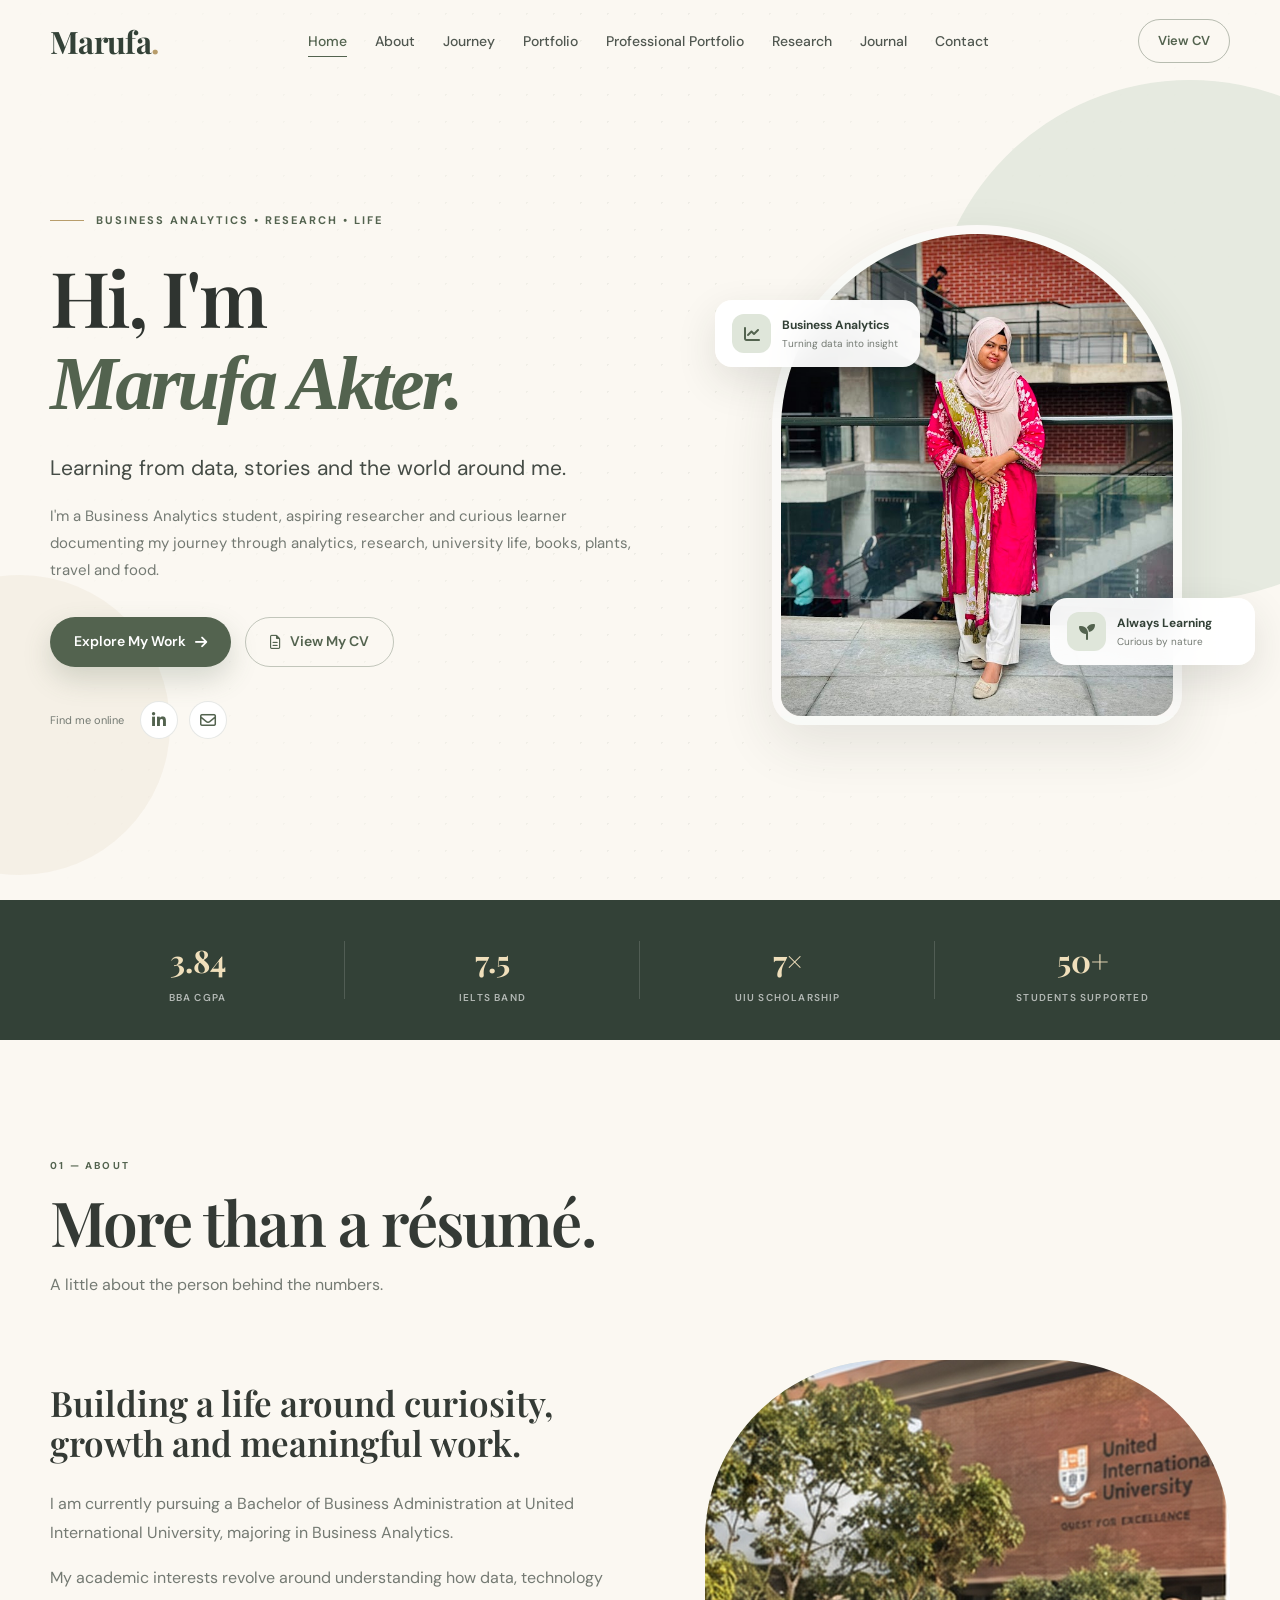
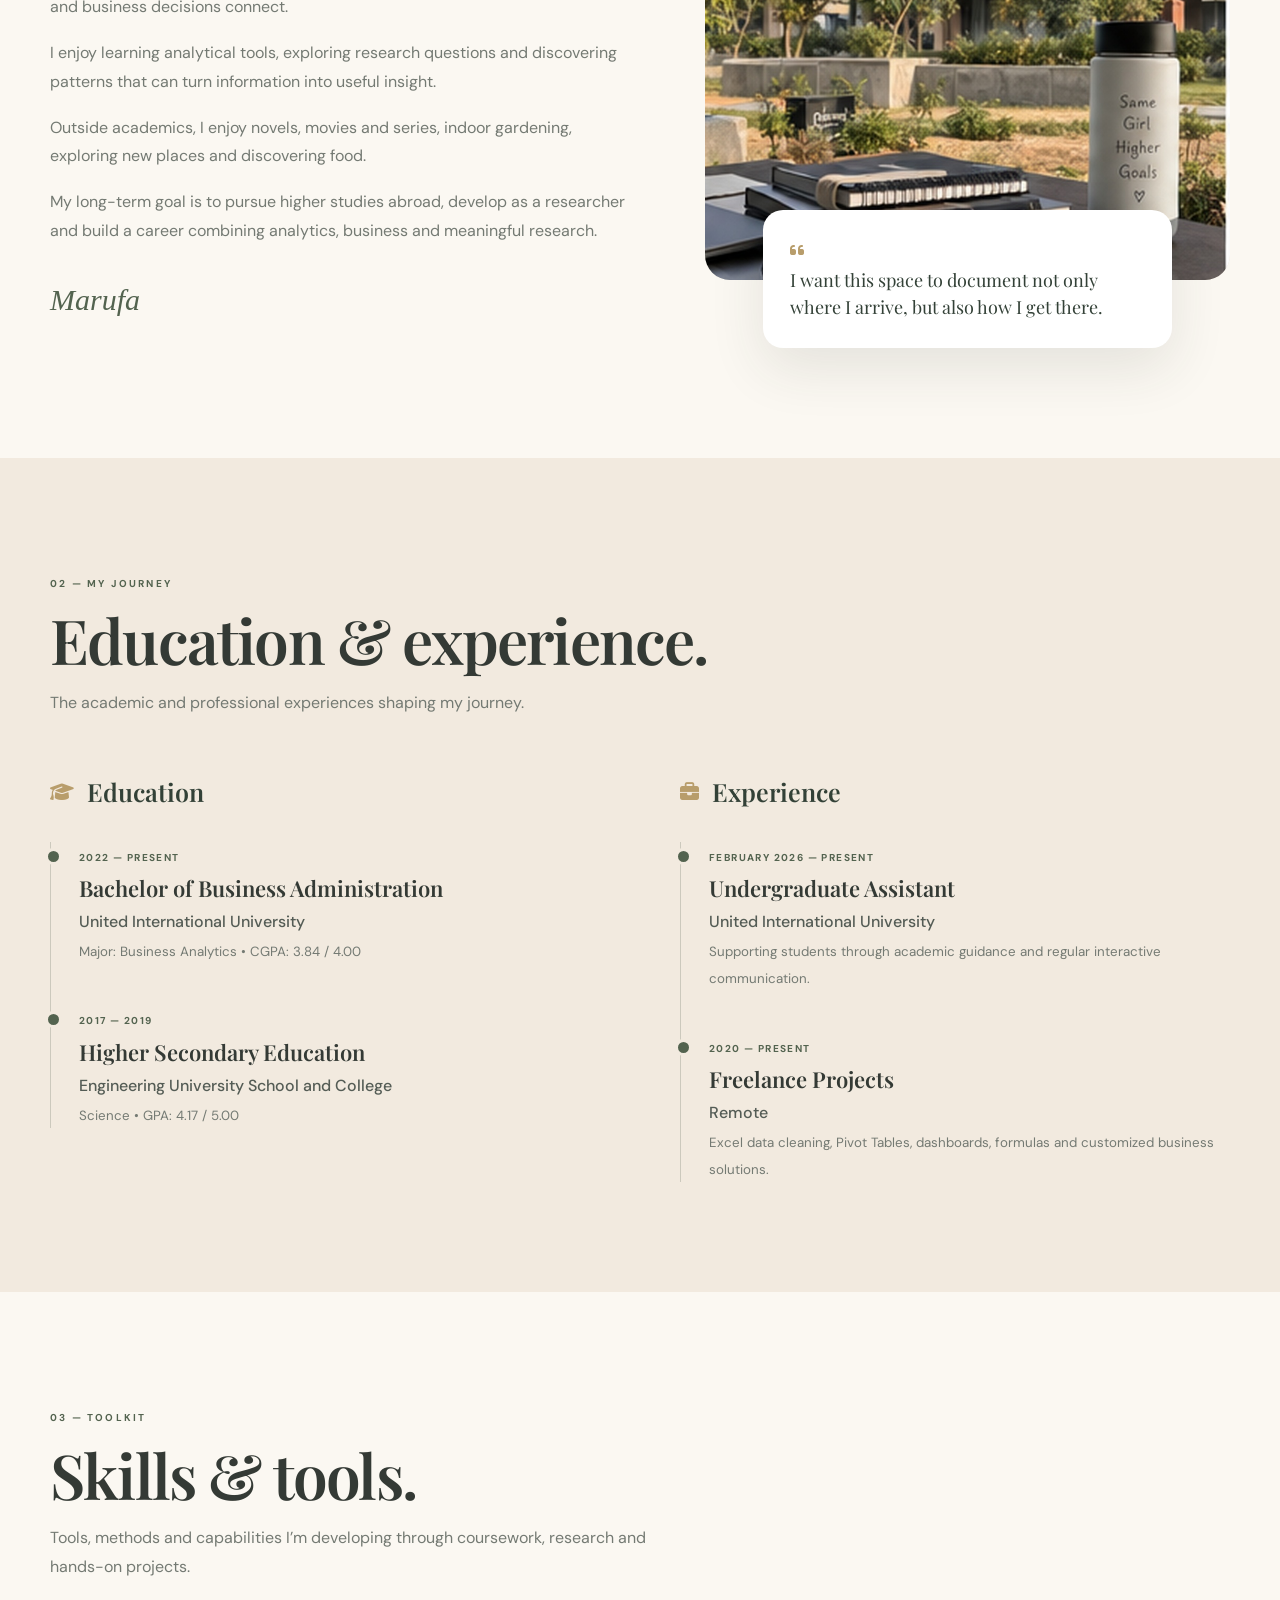
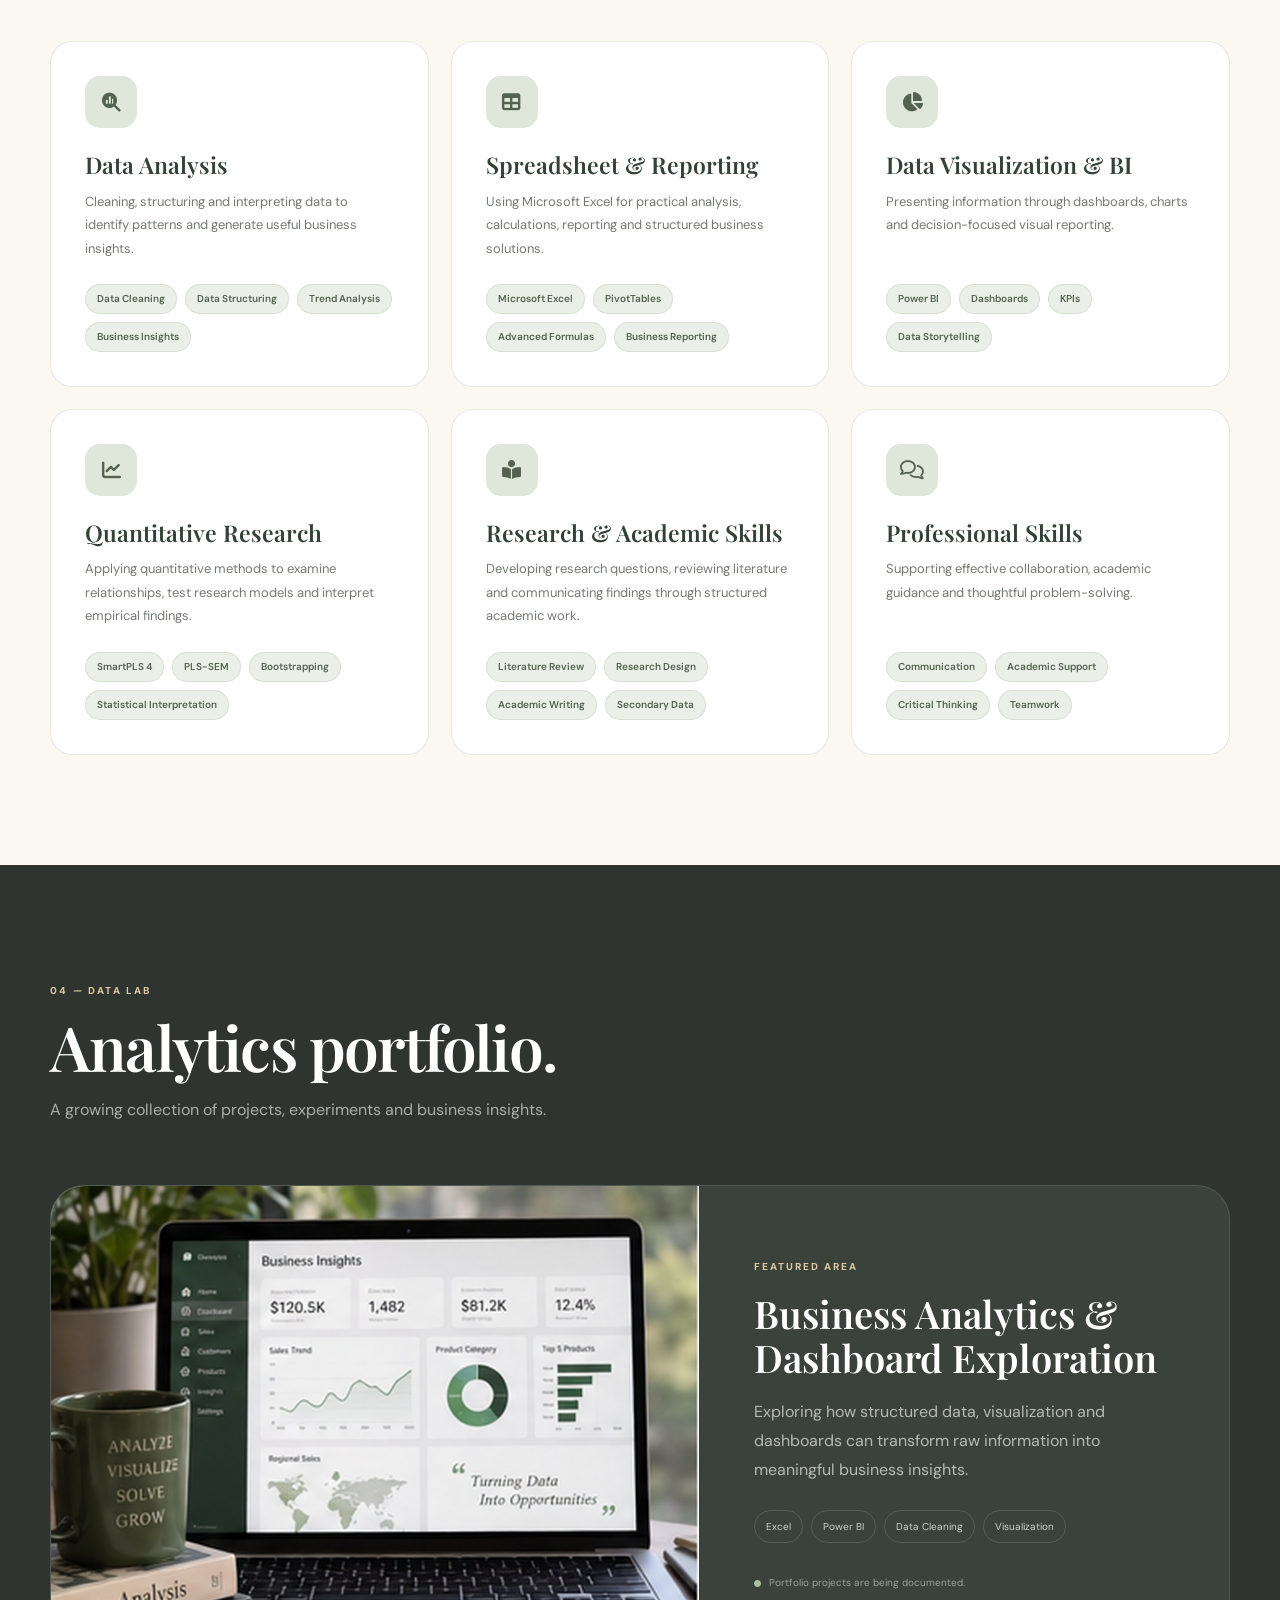
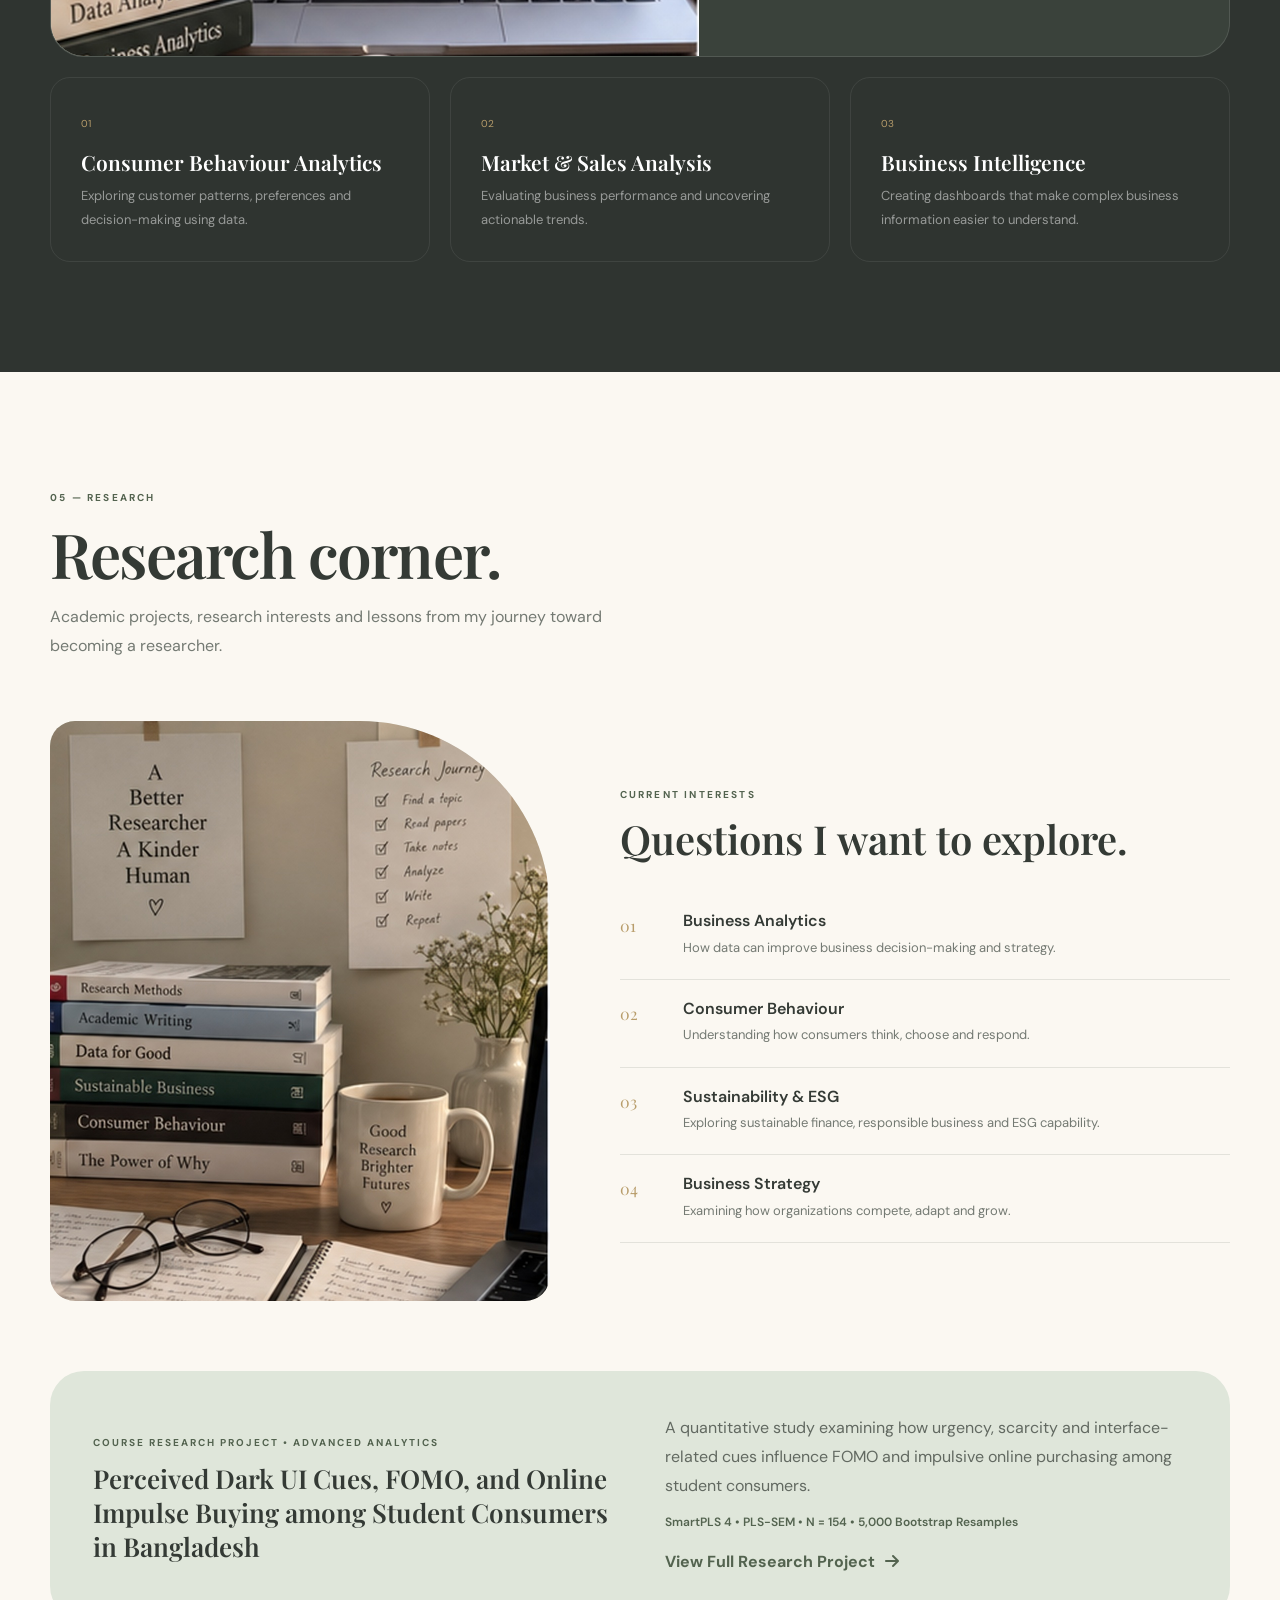
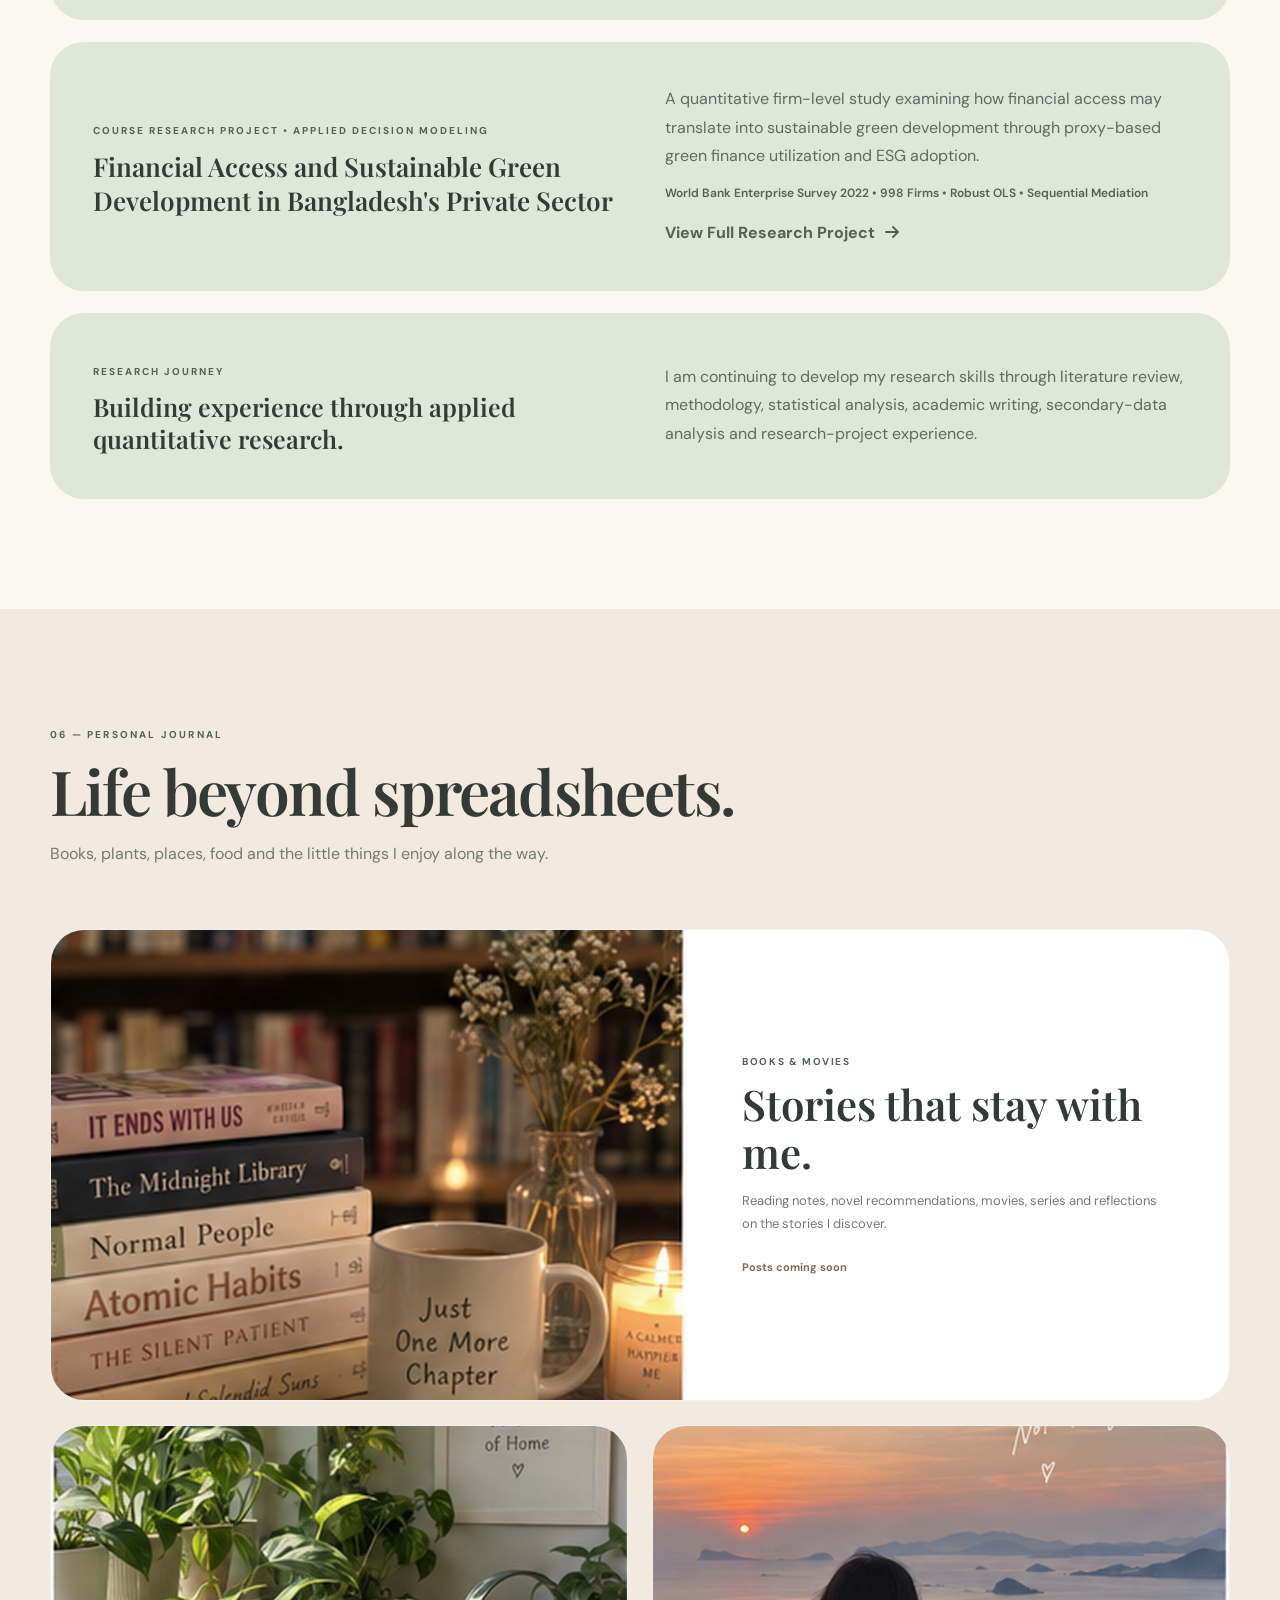
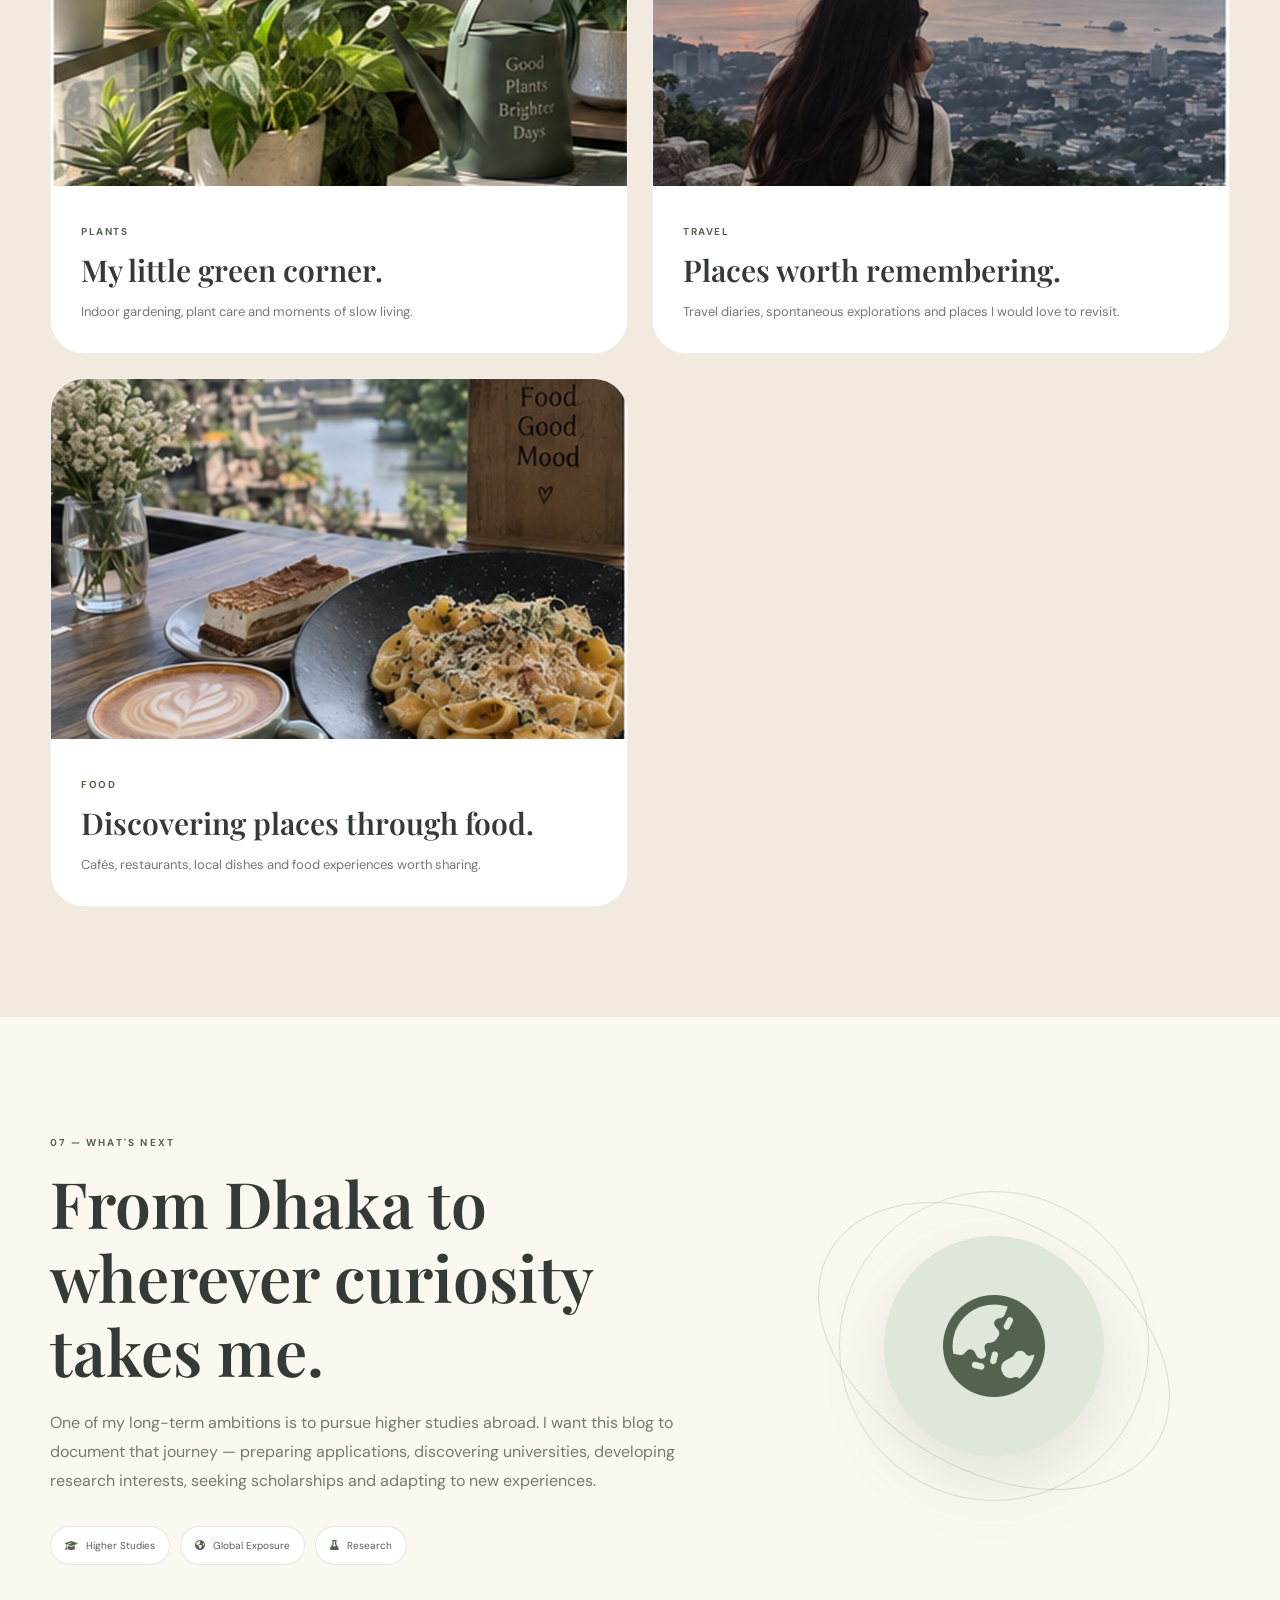
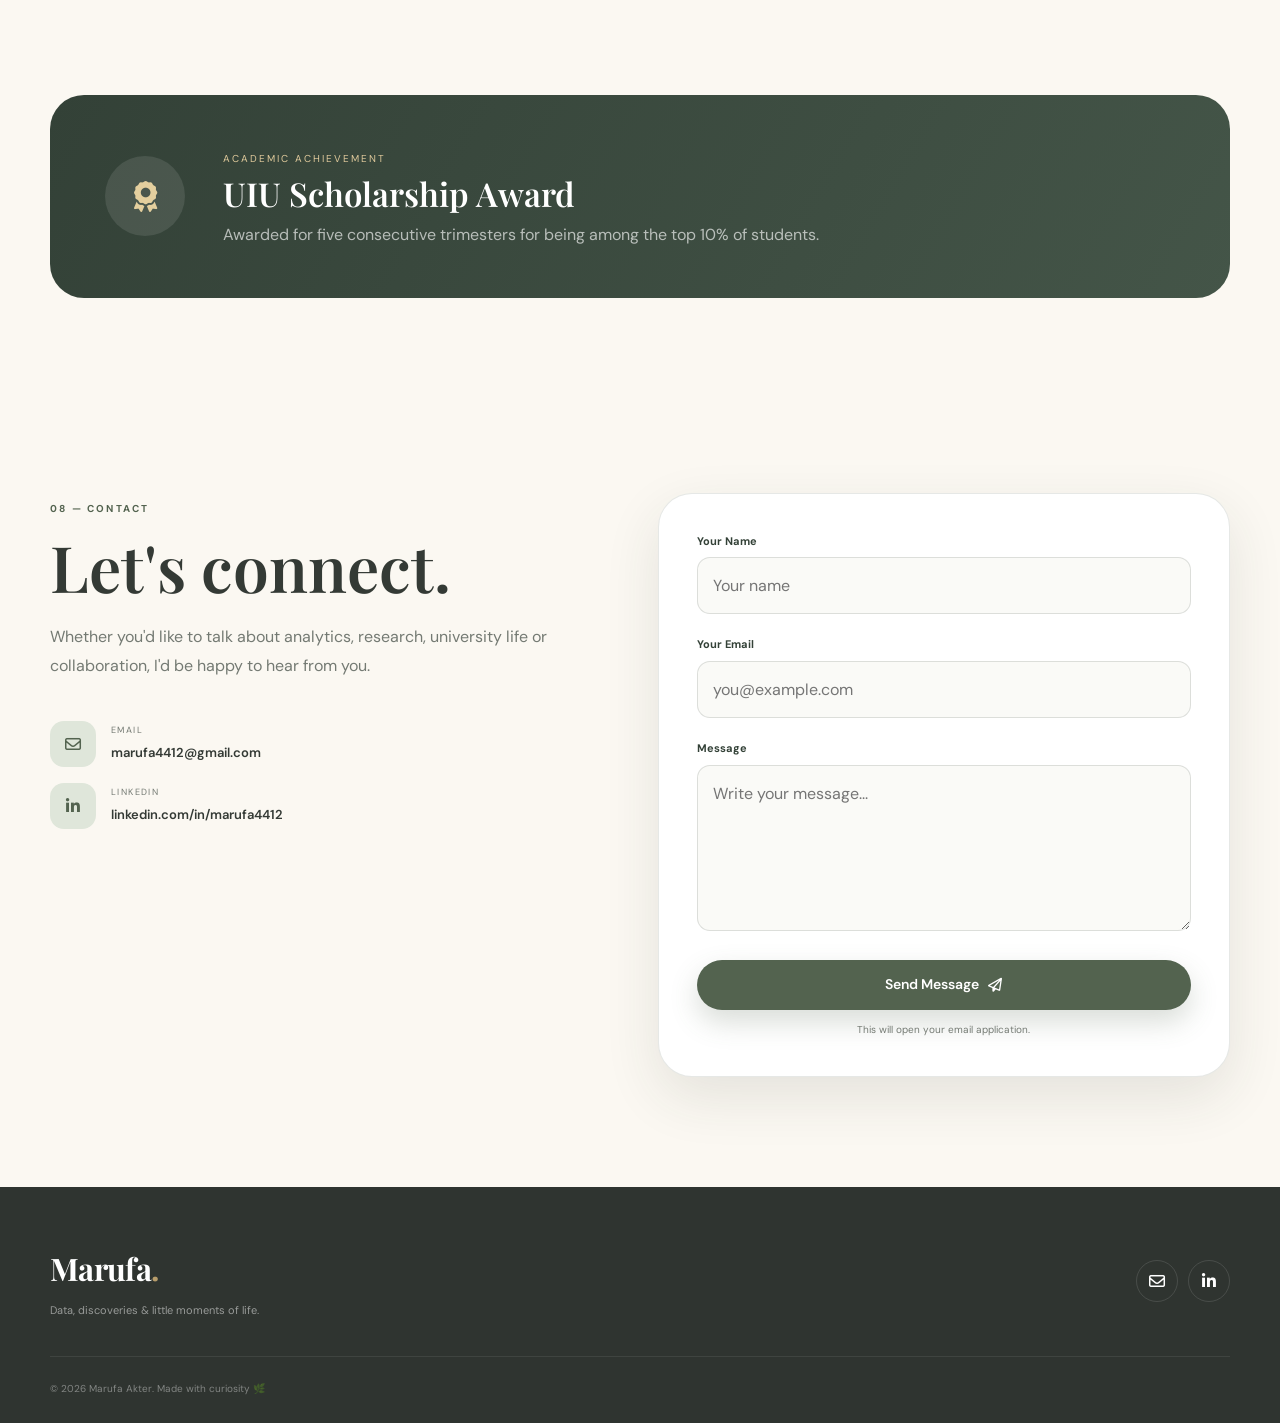
==== commit 75918aed: "Add professional Business Analytics & Research portfolio * Add responsive navy and teal styles for p" ====
--- a/index.html
+++ b/index.html
@@ -102,6 +102,10 @@
 
                 <li>
                     <a href="#portfolio">Portfolio</a>
+                </li>
+
+                <li>
+                    <a href="professional/">Professional Portfolio</a>
                 </li>
 
                 <li>
@@ -944,94 +948,182 @@
 
 
 
-        <!-- =================================
-             ANALYTICS PORTFOLIO
-        ================================== -->
-
-        <section id="portfolio" class="section section-dark">
-            <div class="container">
-                <div class="section-heading heading-light reveal">
-                    <span class="section-label">04 — Data Lab</span>
-                    <h2>Applied analytics & business projects.</h2>
-                    <p>Selected coursework and practical projects in machine learning,
-                       data management, forecasting, and decision analytics.
-                       These are academic projects, not commercial client engagements.</p>
-                </div>
-
-                <div class="featured-project reveal">
-                    <div class="project-image">
-                        <img src="images/analytics.jpg"
-                             alt="Illustrative analytics workspace image"
-                             class="content-image">
-                    </div>
-                    <div class="project-content">
-                        <span class="project-type">Advanced Analytics · Coursework</span>
-                        <h3>Machine Learning & Predictive Business Analytics</h3>
-                        <p>Implemented logistic regression for purchase prediction, Apriori
-                           association rules for market basket analysis, support vector
-                           regression for revenue modeling, and random forest regression
-                           for sales prediction in Python/Jupyter notebooks.</p>
-                        <p>Examined model evaluation and limitations, including
-                           generalization and potential overfitting.</p>
-                        <div class="project-tags">
-                            <span>Python</span><span>Pandas</span>
-                            <span>Scikit-learn</span><span>Jupyter</span>
-                        </div>
-                        <div class="project-status">
-                            <i class="fa-solid fa-circle"></i>
-                            Completed academic exercises; notebooks available on request
-                            pending permission and privacy review.
-                        </div>
-                    </div>
-                </div>
-
-                <div class="future-projects">
-                    <article class="future-card reveal">
-                        <span>01 · DATABASE SYSTEMS</span>
-                        <h3>Airport Flight Operations Database</h3>
-                        <p>Organized a 200-record flight dataset in Microsoft Access,
-                           with relational tables, keys, forms, queries and reports.</p>
-                    </article>
-                    <article class="future-card reveal">
-                        <span>02 · FINANCIAL MODELING</span>
-                        <h3>Excel Optimization & Forecasting</h3>
-                        <p>Applied Solver, linear programming, sensitivity and
-                           scenario analysis; practiced PivotTables, data validation
-                           and time-series forecasting.</p>
-                    </article>
-                    <article class="future-card reveal">
-                        <span>03 · SUSTAINABLE ENTREPRENEURSHIP</span>
-                        <h3>EcoCraft Product Venture</h3>
-                        <p>Co-developed sustainable decorative products from
-                           agricultural by-products, prepared a business plan
-                           and presented prototypes at a university project show.</p>
-                    </article>
-                    <article class="future-card reveal">
-                        <span>04 · E-BUSINESS</span>
-                        <h3>QuickPick Digital Pre-order Concept</h3>
-                        <p>Collaborated on a university food-vendor pre-ordering
-                           concept using WordPress and WooCommerce, supported
-                           by business and financial feasibility modeling.</p>
-                    </article>
-                    <article class="future-card reveal">
-                        <span>05 · DATA MODELING</span>
-                        <h3>CityCare Hospital EER Model</h3>
-                        <p>Designed an extended entity-relationship diagram
-                           illustrating specialization, relationships,
-                           weak entities, wards and beds.</p>
-                    </article>
-                    <article class="future-card reveal">
-                        <span>06 · RESEARCH</span>
-                        <h3>Dark UI Cues & FOMO</h3>
-                        <p>Analyzed 154 survey responses using SmartPLS and PLS-SEM
-                           to investigate consumer behavior and online impulse buying.
-                           <a href="research/dark-ui-fomo/index.html" style="color:#c8dcc8">Read study →</a></p>
-                    </article>
-                </div>
-            </div>
-        </section>
-
-
+        <!-- =================================
+             ANALYTICS PORTFOLIO
+        ================================== -->
+
+        <section
+            id="portfolio"
+            class="section section-dark"
+        >
+
+            <div class="container">
+
+                <div class="section-heading heading-light reveal">
+
+                    <span class="section-label">
+                        04 — Data Lab
+                    </span>
+
+
+                    <h2>
+                        Analytics portfolio.
+                    </h2>
+
+
+                    <p>
+                        A growing collection of
+                        projects, experiments and
+                        business insights.
+                    </p>
+
+                </div>
+
+
+
+                <div class="featured-project reveal">
+
+                    <div class="project-image">
+
+                        <span class="fallback-label">
+                            Analytics Project
+                        </span>
+
+
+                        <img
+                            src="images/analytics.jpg"
+                            alt="Business analytics dashboard"
+                            class="content-image"
+                        >
+
+                    </div>
+
+
+
+                    <div class="project-content">
+
+                        <span class="project-type">
+                            Featured Area
+                        </span>
+
+
+                        <h3>
+                            Business Analytics &
+                            Dashboard Exploration
+                        </h3>
+
+
+                        <p>
+                            Exploring how structured data,
+                            visualization and dashboards can
+                            transform raw information into
+                            meaningful business insights.
+                        </p>
+
+
+                        <div class="project-tags">
+
+                            <span>
+                                Excel
+                            </span>
+
+                            <span>
+                                Power BI
+                            </span>
+
+                            <span>
+                                Data Cleaning
+                            </span>
+
+                            <span>
+                                Visualization
+                            </span>
+
+                        </div>
+
+
+                        <div class="project-status">
+
+                            <i class="fa-solid fa-circle"></i>
+
+                            Portfolio projects
+                            are being documented.
+
+                        </div>
+
+                    </div>
+
+                </div>
+
+
+
+                <div class="future-projects">
+
+                    <article class="future-card reveal">
+
+                        <span>
+                            01
+                        </span>
+
+                        <h3>
+                            Consumer Behaviour Analytics
+                        </h3>
+
+                        <p>
+                            Exploring customer patterns,
+                            preferences and decision-making
+                            using data.
+                        </p>
+
+                    </article>
+
+
+
+                    <article class="future-card reveal">
+
+                        <span>
+                            02
+                        </span>
+
+                        <h3>
+                            Market & Sales Analysis
+                        </h3>
+
+                        <p>
+                            Evaluating business performance
+                            and uncovering actionable trends.
+                        </p>
+
+                    </article>
+
+
+
+                    <article class="future-card reveal">
+
+                        <span>
+                            03
+                        </span>
+
+                        <h3>
+                            Business Intelligence
+                        </h3>
+
+                        <p>
+                            Creating dashboards that make
+                            complex business information
+                            easier to understand.
+                        </p>
+
+                    </article>
+
+                </div>
+
+            </div>
+
+        </section>
+
+
+
         <!-- =================================
              RESEARCH
         ================================== -->
@@ -1201,32 +1293,6 @@
 
 
 
-                <!-- Independent capstone research -->
-                <a href="research/agricultural-land/index.html"
-                   class="research-note reveal"
-                   style="margin-bottom: 22px; text-decoration: none; color: inherit;"
-                   aria-label="View Agricultural Land Constraints capstone research case study">
-                    <div>
-                        <span>Business Analytics Capstone • 2026</span>
-                        <h3 style="font-size:26px;line-height:1.3;margin-top:8px;">
-                            Agricultural Land Constraints in Asian Economies
-                        </h3>
-                    </div>
-                    <div>
-                        <p>Independent quantitative capstone comparing agricultural
-                           footprint and measured biocapacity in 14 Asian economies
-                           over 2000–2022.</p>
-                        <p style="margin-top:12px;font-size:12px;font-weight:600;color:#53634f;">
-                            322 country-year observations • Two-way fixed effects
-                            • Driscoll–Kraay SE • Bootstrap robustness
-                        </p>
-                        <p style="margin-top:14px;font-weight:700;color:#53634f;">
-                            Read research case study
-                            <i class="fa-solid fa-arrow-right" aria-hidden="true"></i>
-                        </p>
-                    </div>
-                </a>
-
                 <!-- Research Project 1 -->
 
                 <a
